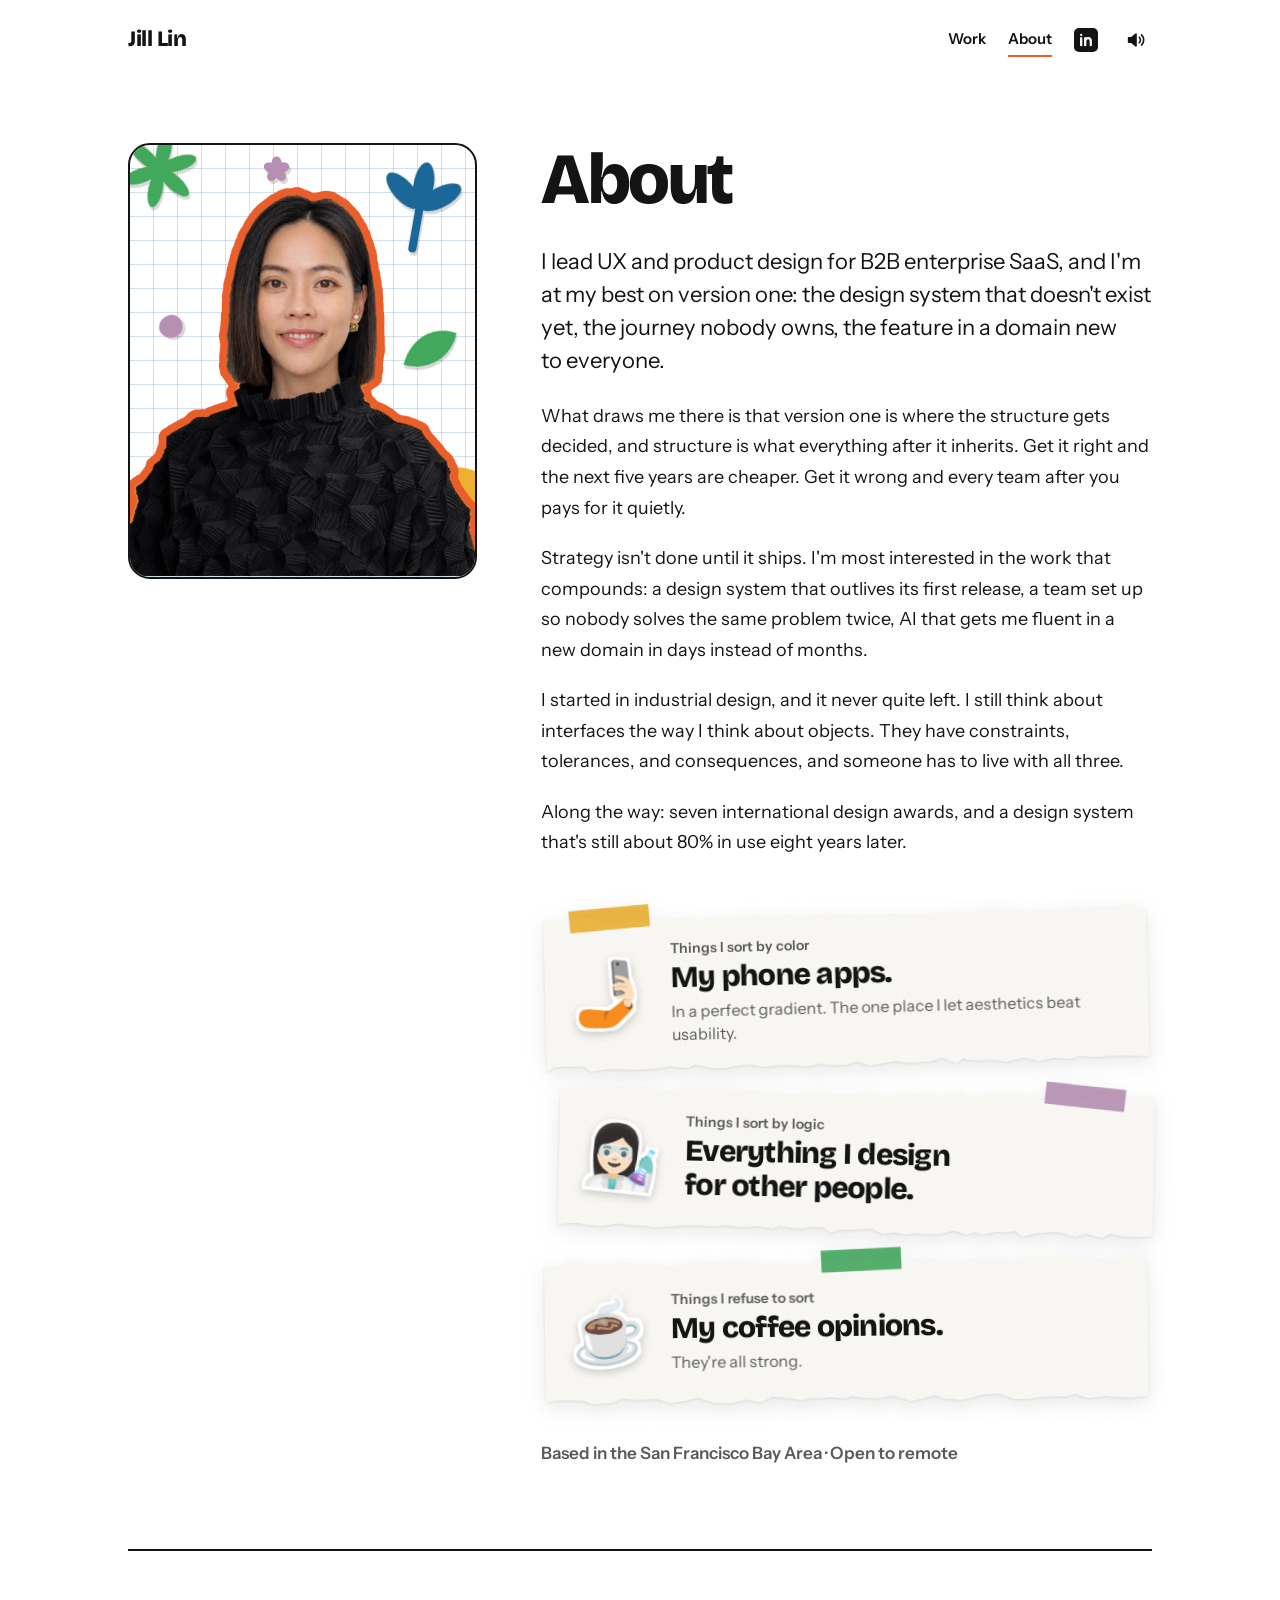
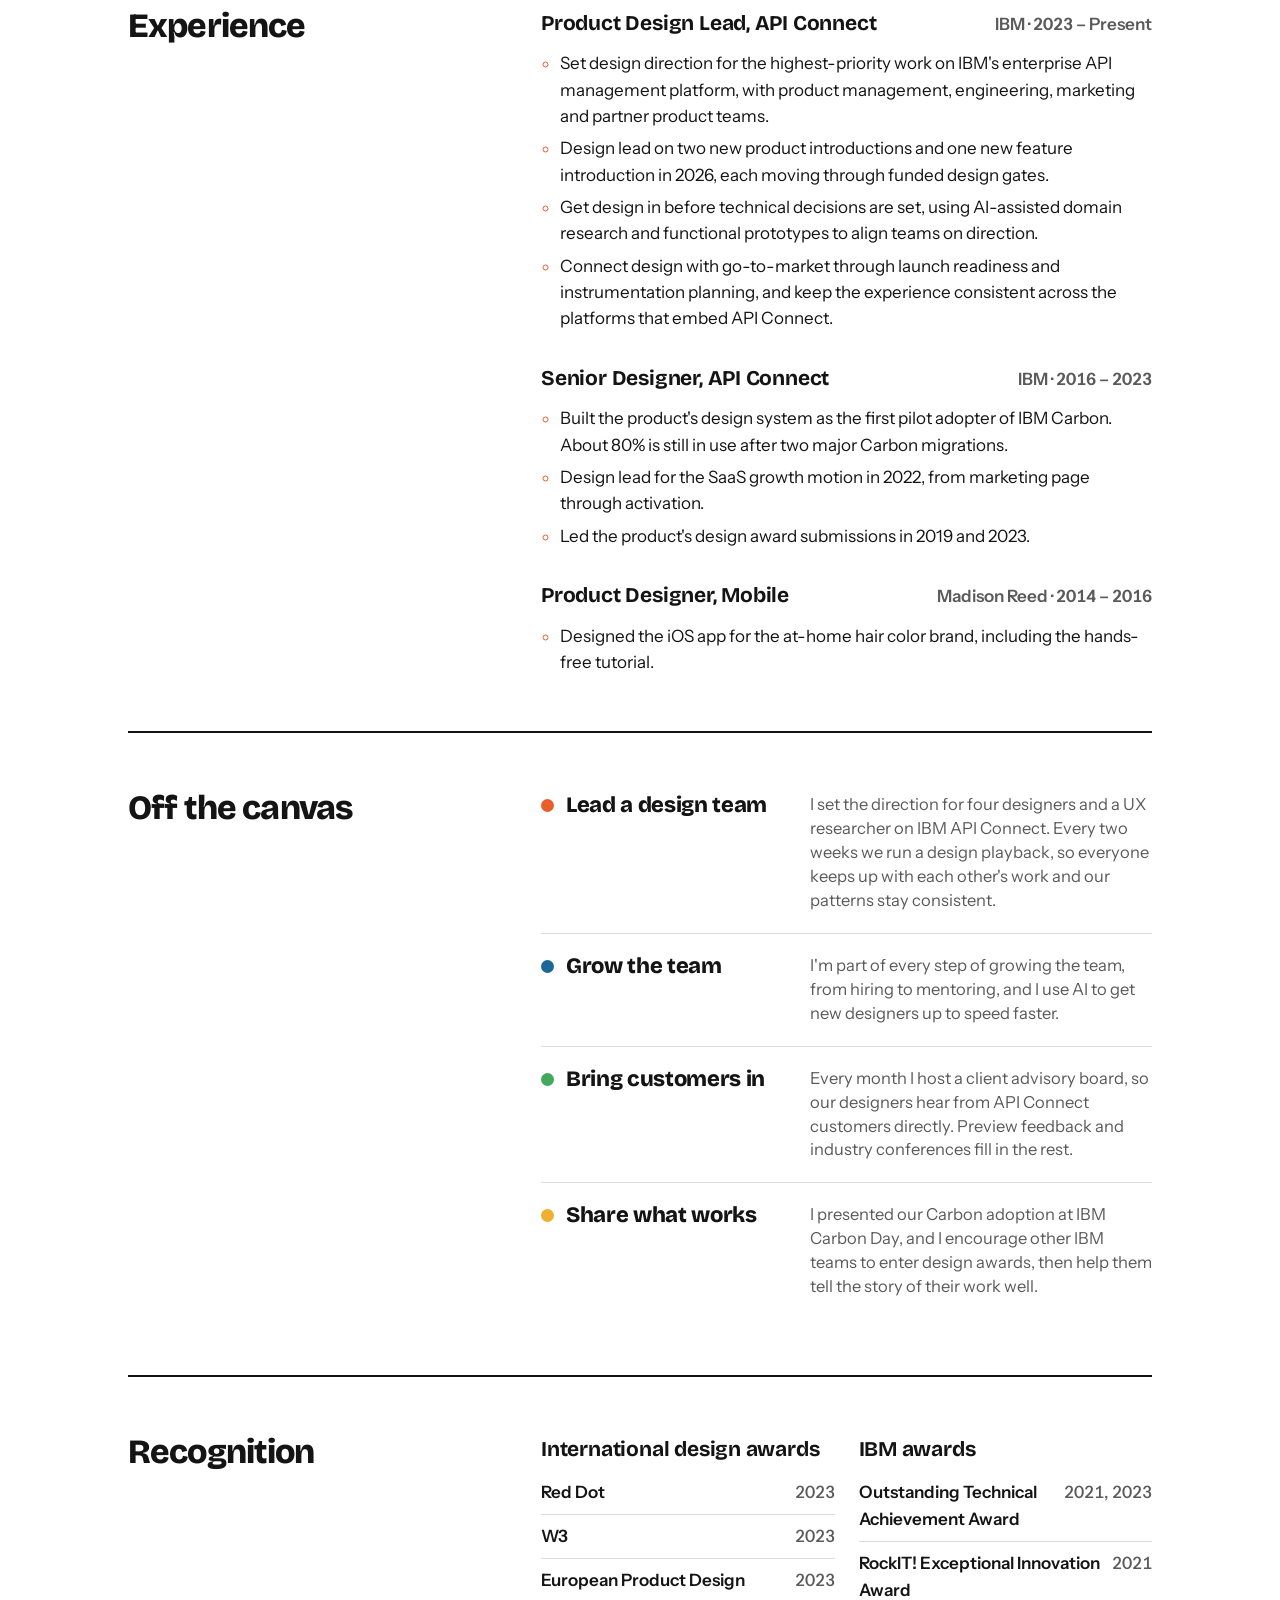
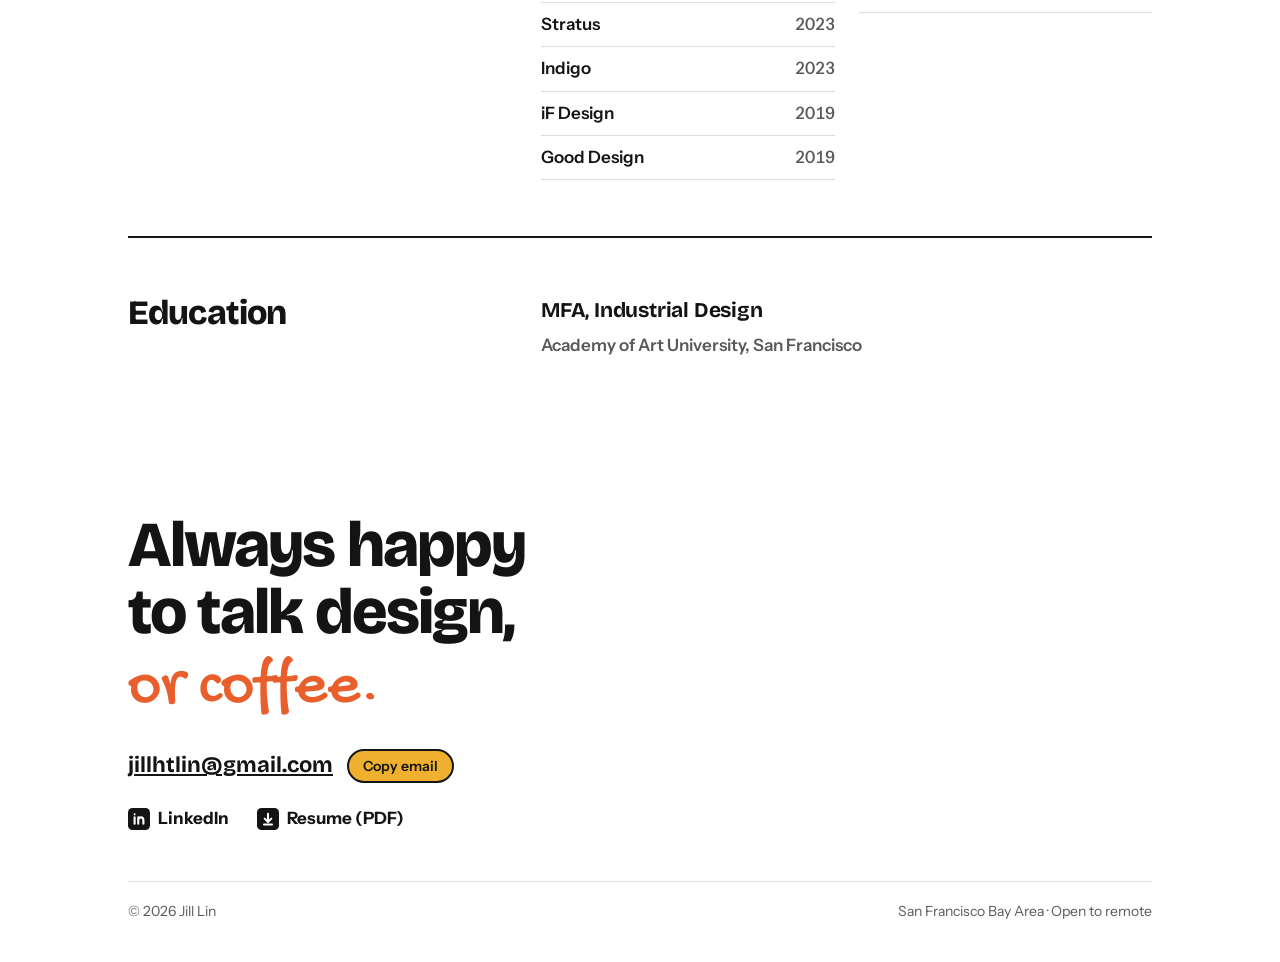
==== about.html @ 1e48d566 "Sound on by default; move the speaker toggle after LinkedIn Visitors can still mute, and the choice " ====
<!doctype html><html lang="en"><head><meta charset="utf-8"><meta name="viewport" content="width=device-width, initial-scale=1, viewport-fit=cover"><title>About · Jill Lin</title><meta name="description" content="I lead UX and product design for B2B enterprise SaaS, and I&#x27;m at my best on version one: the design system that doesn&#x27;t exist yet, the journey nobody owns, the feature in a domain new to everyone."><link rel="canonical" href="https://byjill.me/about"><meta property="og:type" content="website"><meta property="og:site_name" content="Jill Lin"><meta property="og:title" content="About · Jill Lin"><meta property="og:description" content="I lead UX and product design for B2B enterprise SaaS, and I&#x27;m at my best on version one: the design system that doesn&#x27;t exist yet, the journey nobody owns, the feature in a domain new to everyone."><meta property="og:url" content="https://byjill.me/about"><meta property="og:image" content="https://byjill.me/assets/og.png"><meta property="og:image:width" content="1200"><meta property="og:image:height" content="630"><meta name="twitter:card" content="summary_large_image"><link rel="icon" href="assets/favicon.svg" type="image/svg+xml"><meta name="theme-color" content="#FFFFFF"><link rel="preconnect" href="https://fonts.googleapis.com"><link rel="preconnect" href="https://fonts.gstatic.com" crossorigin><link rel="stylesheet" href="https://fonts.googleapis.com/css2?family=Bricolage+Grotesque:opsz,wght@12..96,600;12..96,700;12..96,800&family=Gochi+Hand&family=IBM+Plex+Mono:wght@500&family=IBM+Plex+Sans:wght@300;400;600&family=Instrument+Sans:ital,wght@0,400;0,600;0,700;1,400&display=swap"><link rel="stylesheet" href="assets/style.css"></head><body><div class="page " data-hl="a" style="--c:var(--pink);--on-c:var(--deep);--qc:#B85C17"><a class="skip" href="#main">Skip to content</a><header class="site-head"><div class="wrap"><a class="logo" href="index.html">Jill Lin</a><nav class="nav" aria-label="Main"><a href="index.html#work">Work</a><a href="about.html" aria-current="page">About</a><a class="li" href="https://www.linkedin.com/in/jillhtlin" target="_blank" rel="noopener" aria-label="LinkedIn" title="LinkedIn"><svg class="li-ic" viewBox="0 0 24 24" aria-hidden="true"><rect width="24" height="24" rx="5" fill="currentColor"/><path d="M7.2 10.2v7M7.2 6.8v.1M11.2 17.2v-7M11.2 13.4c0-2.1 1.3-3.2 2.9-3.2s2.7 1.1 2.7 3.2v3.8" fill="none" stroke="var(--paper)" stroke-width="2.3" stroke-linecap="round"/></svg></a><button class="sound-toggle" type="button" aria-pressed="false" aria-label="Turn sound on" title="Sound off" hidden><svg viewBox="0 0 24 24" aria-hidden="true"><path class="spk" d="M4 9.5h3.2L12 5.5v13l-4.8-4H4z"/><path class="wave" d="M15.5 9a4 4 0 0 1 0 6M18 6.5a7.5 7.5 0 0 1 0 11"/><path class="mute" d="M16 9.5l5 5M21 9.5l-5 5"/></svg></button></nav></div></header><main id="main"><div class="wrap"><div class="about-grid"><div class="photo"><div class="photo-card"><svg class="shape ph-0" viewBox="0 0 120 120" aria-hidden="true"><ellipse cx="60" cy="30" rx="11" ry="28" fill="var(--mint)" transform="rotate(0 60 60)"/><ellipse cx="60" cy="30" rx="11" ry="28" fill="var(--mint)" transform="rotate(60 60 60)"/><ellipse cx="60" cy="30" rx="11" ry="28" fill="var(--mint)" transform="rotate(120 60 60)"/><ellipse cx="60" cy="30" rx="11" ry="28" fill="var(--mint)" transform="rotate(180 60 60)"/><ellipse cx="60" cy="30" rx="11" ry="28" fill="var(--mint)" transform="rotate(240 60 60)"/><ellipse cx="60" cy="30" rx="11" ry="28" fill="var(--mint)" transform="rotate(300 60 60)"/><circle cx="60" cy="60" r="15" fill="var(--mint)"/></svg><svg class="shape ph-1" viewBox="0 0 120 150" aria-hidden="true"><path d="M60 144 V74" fill="none" stroke="var(--cobalt)" stroke-width="13" stroke-linecap="round"/><ellipse cx="60" cy="42" rx="16" ry="36" fill="var(--cobalt)" transform="rotate(-52 60 80)"/><ellipse cx="60" cy="42" rx="16" ry="36" fill="var(--cobalt)" transform="rotate(0 60 80)"/><ellipse cx="60" cy="42" rx="16" ry="36" fill="var(--cobalt)" transform="rotate(52 60 80)"/></svg><svg class="shape ph-2" viewBox="0 0 60 54" aria-hidden="true"><path d="M10 30 C8 12 26 2 40 6 C56 10 60 30 50 42 C38 54 14 50 10 30 Z" fill="var(--blush)"/></svg><svg class="shape ph-3" viewBox="0 0 100 110" aria-hidden="true"><path d="M8 104 C4 50 40 6 92 8 C98 58 62 102 8 104 Z" fill="var(--orange)"/></svg><svg class="shape ph-4" viewBox="0 0 120 70" aria-hidden="true"><path d="M6 66 C2 66 2 60 3 54 C10 24 32 4 60 4 C88 4 110 24 117 54 C118 60 118 66 114 66 Z" fill="var(--yellow)"/></svg><svg class="shape ph-5" viewBox="0 0 120 120" aria-hidden="true"><ellipse cx="60" cy="33" rx="19" ry="24" fill="var(--blush)" transform="rotate(0 60 60)"/><ellipse cx="60" cy="33" rx="19" ry="24" fill="var(--blush)" transform="rotate(72 60 60)"/><ellipse cx="60" cy="33" rx="19" ry="24" fill="var(--blush)" transform="rotate(144 60 60)"/><ellipse cx="60" cy="33" rx="19" ry="24" fill="var(--blush)" transform="rotate(216 60 60)"/><ellipse cx="60" cy="33" rx="19" ry="24" fill="var(--blush)" transform="rotate(288 60 60)"/><circle cx="60" cy="60" r="22" fill="var(--blush)"/></svg><picture><source media="(max-width: 820px)" srcset="assets/img/about-cutout-sq.webp" width="1000" height="1000"><img src="assets/img/about-cutout.webp" alt="Portrait of Jill Lin" width="1000" height="1250"></picture></div></div><div><h1>About</h1><div class="prose"><p>I lead UX and product design for B2B enterprise SaaS, and I&#x27;m at my best on version one: the design system that doesn&#x27;t exist yet, the journey nobody owns, the feature in a domain new to everyone.</p><p>What draws me there is that version one is where the structure gets decided, and structure is what everything after it inherits. Get it right and the next five years are cheaper. Get it wrong and every team after you pays for it quietly.</p><p>Strategy isn&#x27;t done until it ships. I&#x27;m most interested in the work that compounds: a design system that outlives its first release, a team set up so nobody solves the same problem twice, AI that gets me fluent in a new domain in days instead of months.</p><p>I started in industrial design, and it never quite left. I still think about interfaces the way I think about objects. They have constraints, tolerances, and consequences, and someone has to live with all three.</p><p>Along the way: seven international design awards, and a design system that&#x27;s still about 80% in use eight years later.</p></div><div class="sorts"><div class="sort"><div class="sort-paper" style="clip-path:polygon(0.0% 1.5px, 2.2% 2.4px, 4.5% 4.0px, 5.7% 0.1px, 8.5% 1.7px, 10.0% 6.4px, 12.1% 5.4px, 14.1% 4.1px, 15.5% 4.1px, 18.3% 3.3px, 20.9% 4.3px, 22.1% 4.9px, 24.4% 1.9px, 25.5% 5.5px, 27.6% 4.6px, 30.4% 4.6px, 33.3% 2.5px, 36.0% 2.8px, 39.0% 5.6px, 40.3% 0.9px, 41.8% 6.2px, 43.8% 4.0px, 45.5% 3.2px, 47.3% 2.2px, 49.6% 3.7px, 52.5% 4.4px, 55.4% 5.5px, 58.5% 4.3px, 59.9% 5.5px, 62.9% 5.8px, 65.1% 4.6px, 66.7% 5.3px, 68.9% 1.8px, 70.1% 5.5px, 73.2% 0.6px, 75.9% 2.6px, 77.3% 1.9px, 79.9% 5.6px, 81.1% 3.9px, 82.3% 4.6px, 84.0% 5.6px, 87.1% 3.2px, 90.1% 2.0px, 91.4% 3.8px, 92.5% 1.3px, 94.5% 3.9px, 95.9% 0.3px, 98.7% 2.0px, 100% 5.7px, 100.0% calc(100% - 2.4px), 98.0% calc(100% - 3.3px), 95.6% calc(100% - 3.8px), 93.4% calc(100% - 4.0px), 90.4% calc(100% - 3.2px), 88.5% calc(100% - 4.6px), 86.9% calc(100% - 1.9px), 83.9% calc(100% - 3.3px), 81.7% calc(100% - 0.1px), 79.8% calc(100% - 3.7px), 78.6% calc(100% - 3.9px), 76.3% calc(100% - 0.4px), 73.9% calc(100% - 3.0px), 71.5% calc(100% - 2.3px), 69.0% calc(100% - 4.7px), 67.9% calc(100% - 0.4px), 65.4% calc(100% - 6.2px), 63.8% calc(100% - 2.9px), 61.5% calc(100% - 2.0px), 59.7% calc(100% - 2.0px), 57.9% calc(100% - 3.8px), 56.2% calc(100% - 2.4px), 53.6% calc(100% - 0.2px), 51.3% calc(100% - 4.7px), 49.6% calc(100% - 1.4px), 46.9% calc(100% - 1.5px), 45.5% calc(100% - 2.8px), 43.0% calc(100% - 0.7px), 41.2% calc(100% - 2.1px), 38.5% calc(100% - 2.8px), 35.7% calc(100% - 1.1px), 33.9% calc(100% - 4.2px), 31.1% calc(100% - 2.9px), 29.5% calc(100% - 0.8px), 27.4% calc(100% - 1.2px), 24.7% calc(100% - 5.4px), 23.2% calc(100% - 1.8px), 20.5% calc(100% - 4.1px), 17.8% calc(100% - 2.2px), 16.5% calc(100% - 1.9px), 13.8% calc(100% - 1.7px), 12.0% calc(100% - 2.7px), 10.1% calc(100% - 2.6px), 7.2% calc(100% - 1.0px), 6.1% calc(100% - 6.0px), 3.2% calc(100% - 6.3px), 1.3% calc(100% - 6.1px), 0% calc(100% - 1.4px))"><span class="sort-emoji" aria-hidden="true">🤳🏻</span><div><small>Things I sort by color</small><b>My phone apps.</b><span>In a perfect gradient. The one place I let aesthetics beat usability.</span></div></div></div><div class="sort"><div class="sort-paper" style="clip-path:polygon(0.0% 2.9px, 2.2% 5.9px, 4.2% 3.3px, 6.5% 1.2px, 8.6% 4.0px, 11.3% 0.6px, 13.0% 0.6px, 15.7% 4.4px, 16.9% 6.3px, 19.9% 4.2px, 22.2% 1.0px, 23.3% 3.4px, 24.5% 1.2px, 26.1% 0.2px, 28.1% 2.8px, 30.9% 3.3px, 33.3% 3.2px, 35.7% 2.9px, 37.3% 6.4px, 40.4% 5.4px, 42.9% 2.0px, 44.5% 1.8px, 45.7% 4.9px, 47.6% 5.4px, 49.5% 6.1px, 52.2% 0.0px, 53.8% 5.8px, 55.8% 6.3px, 57.7% 0.5px, 60.0% 5.0px, 61.7% 0.6px, 63.4% 6.2px, 66.0% 0.8px, 67.6% 0.6px, 68.8% 5.1px, 70.3% 3.6px, 72.3% 1.2px, 74.8% 0.8px, 77.2% 0.7px, 79.1% 1.4px, 80.7% 6.2px, 83.4% 1.9px, 86.3% 1.3px, 88.2% 5.5px, 90.5% 0.6px, 93.6% 1.4px, 95.2% 4.9px, 97.0% 1.9px, 98.2% 0.6px, 100% 1.6px, 100.0% calc(100% - 3.8px), 98.2% calc(100% - 2.9px), 95.2% calc(100% - 3.1px), 92.9% calc(100% - 5.5px), 91.5% calc(100% - 1.0px), 88.6% calc(100% - 5.2px), 87.0% calc(100% - 1.2px), 84.4% calc(100% - 6.0px), 82.9% calc(100% - 6.1px), 80.1% calc(100% - 3.9px), 78.1% calc(100% - 0.7px), 77.0% calc(100% - 6.2px), 75.4% calc(100% - 4.5px), 73.8% calc(100% - 5.3px), 71.5% calc(100% - 1.9px), 70.1% calc(100% - 4.6px), 68.8% calc(100% - 1.5px), 66.6% calc(100% - 5.5px), 64.3% calc(100% - 1.8px), 61.4% calc(100% - 1.3px), 60.2% calc(100% - 1.7px), 58.3% calc(100% - 0.4px), 56.8% calc(100% - 2.4px), 54.6% calc(100% - 0.8px), 52.8% calc(100% - 5.7px), 49.7% calc(100% - 4.2px), 47.3% calc(100% - 3.7px), 45.9% calc(100% - 0.2px), 44.7% calc(100% - 5.8px), 42.3% calc(100% - 6.2px), 41.1% calc(100% - 4.1px), 39.1% calc(100% - 4.7px), 37.3% calc(100% - 6.4px), 36.1% calc(100% - 3.5px), 33.5% calc(100% - 5.8px), 31.0% calc(100% - 4.5px), 28.3% calc(100% - 5.9px), 26.5% calc(100% - 4.4px), 23.6% calc(100% - 5.6px), 21.7% calc(100% - 5.1px), 18.9% calc(100% - 3.7px), 16.5% calc(100% - 2.4px), 14.3% calc(100% - 3.9px), 13.0% calc(100% - 4.1px), 10.0% calc(100% - 5.6px), 7.4% calc(100% - 2.5px), 4.9% calc(100% - 3.7px), 2.9% calc(100% - 5.4px), 1.6% calc(100% - 4.8px), 0.5% calc(100% - 3.8px), 0% calc(100% - 1.5px))"><span class="sort-emoji" aria-hidden="true">👩🏻‍🔬</span><div><small>Things I sort by logic</small><b>Everything I design for other people.</b></div></div></div><div class="sort"><div class="sort-paper" style="clip-path:polygon(0.0% 4.2px, 2.5% 6.1px, 4.0% 0.4px, 6.7% 2.1px, 8.5% 5.2px, 10.0% 5.8px, 12.1% 0.5px, 15.0% 3.7px, 16.3% 5.4px, 18.9% 4.7px, 21.3% 6.4px, 22.4% 6.2px, 24.8% 1.6px, 27.1% 2.2px, 29.5% 4.5px, 31.6% 0.6px, 33.5% 1.9px, 36.1% 6.0px, 38.7% 3.4px, 40.2% 4.5px, 41.8% 6.4px, 43.2% 6.2px, 44.4% 5.0px, 46.1% 3.7px, 48.1% 2.0px, 50.0% 5.2px, 51.8% 2.3px, 54.5% 1.1px, 56.3% 3.3px, 58.4% 1.1px, 61.0% 3.1px, 62.3% 2.2px, 63.5% 2.2px, 64.8% 1.6px, 67.0% 4.4px, 68.7% 3.0px, 70.9% 3.7px, 73.7% 1.4px, 76.4% 3.5px, 79.3% 4.4px, 80.4% 0.4px, 83.0% 1.9px, 85.4% 0.6px, 87.6% 2.6px, 89.6% 0.0px, 92.5% 5.4px, 95.0% 4.0px, 96.6% 1.2px, 99.3% 2.1px, 100% 5.6px, 100.0% calc(100% - 2.2px), 96.9% calc(100% - 1.2px), 94.1% calc(100% - 1.9px), 92.8% calc(100% - 3.0px), 90.0% calc(100% - 0.7px), 87.8% calc(100% - 5.5px), 86.6% calc(100% - 3.1px), 84.9% calc(100% - 3.0px), 82.1% calc(100% - 2.8px), 80.4% calc(100% - 1.3px), 77.7% calc(100% - 1.0px), 75.2% calc(100% - 6.4px), 72.7% calc(100% - 5.8px), 71.4% calc(100% - 3.9px), 69.1% calc(100% - 0.5px), 67.1% calc(100% - 2.0px), 65.8% calc(100% - 2.6px), 64.5% calc(100% - 5.9px), 63.1% calc(100% - 3.5px), 60.6% calc(100% - 0.1px), 57.6% calc(100% - 5.9px), 55.4% calc(100% - 3.3px), 52.6% calc(100% - 3.9px), 51.0% calc(100% - 6.0px), 49.5% calc(100% - 3.6px), 47.4% calc(100% - 4.9px), 45.5% calc(100% - 4.1px), 44.0% calc(100% - 4.5px), 42.6% calc(100% - 2.2px), 40.5% calc(100% - 4.6px), 37.6% calc(100% - 6.2px), 35.5% calc(100% - 0.4px), 33.3% calc(100% - 3.7px), 30.7% calc(100% - 0.3px), 28.0% calc(100% - 0.8px), 25.3% calc(100% - 6.3px), 23.1% calc(100% - 2.9px), 20.7% calc(100% - 0.9px), 18.3% calc(100% - 5.4px), 15.3% calc(100% - 4.5px), 12.8% calc(100% - 6.2px), 11.0% calc(100% - 2.2px), 7.9% calc(100% - 0.4px), 6.1% calc(100% - 4.8px), 3.2% calc(100% - 5.1px), 1.7% calc(100% - 5.1px), 0.1% calc(100% - 3.4px), 0% calc(100% - 6.3px))"><span class="sort-emoji" aria-hidden="true">☕</span><div><small>Things I refuse to sort</small><b>My coffee opinions.</b><span>They&#x27;re all strong.</span></div></div></div></div><p class="loc">Based in the San Francisco Bay Area · Open to remote</p></div></div><section class="cv"><h2>Experience</h2><ol class="jobs"><li class="job"><div class="job-head"><h3>Product Design Lead, API Connect</h3><span class="job-meta">IBM · 2023 – Present</span></div><ul><li>Set design direction for the highest-priority work on IBM&#x27;s enterprise API management platform, with product management, engineering, marketing and partner product teams.</li><li>Design lead on two new product introductions and one new feature introduction in 2026, each moving through funded design gates.</li><li>Get design in before technical decisions are set, using AI-assisted domain research and functional prototypes to align teams on direction.</li><li>Connect design with go-to-market through launch readiness and instrumentation planning, and keep the experience consistent across the platforms that embed API Connect.</li></ul></li><li class="job"><div class="job-head"><h3>Senior Designer, API Connect</h3><span class="job-meta">IBM · 2016 – 2023</span></div><ul><li>Built the product&#x27;s design system as the first pilot adopter of IBM Carbon. About 80% is still in use after two major Carbon migrations.</li><li>Design lead for the SaaS growth motion in 2022, from marketing page through activation.</li><li>Led the product&#x27;s design award submissions in 2019 and 2023.</li></ul></li><li class="job"><div class="job-head"><h3>Product Designer, Mobile</h3><span class="job-meta">Madison Reed · 2014 – 2016</span></div><ul><li>Designed the iOS app for the at-home hair color brand, including the hands-free tutorial.</li></ul></li></ol></section><section class="cv"><h2>Off the canvas</h2><div class="hls"><div class="hl"><b>Lead a design team</b><span>I set the direction for four designers and a UX researcher on IBM API Connect. Every two weeks we run a design playback, so everyone keeps up with each other&#x27;s work and our patterns stay consistent.</span></div><div class="hl"><b>Grow the team</b><span>I&#x27;m part of every step of growing the team, from hiring to mentoring, and I use AI to get new designers up to speed faster.</span></div><div class="hl"><b>Bring customers in</b><span>Every month I host a client advisory board, so our designers hear from API Connect customers directly. Preview feedback and industry conferences fill in the rest.</span></div><div class="hl"><b>Share what works</b><span>I presented our Carbon adoption at IBM Carbon Day, and I encourage other IBM teams to enter design awards, then help them tell the story of their work well.</span></div></div></section><section class="cv"><h2>Recognition</h2><div class="awd"><div><h3>International design awards</h3><ul><li><span>Red Dot</span><span class="yr">2023</span></li><li><span>W3</span><span class="yr">2023</span></li><li><span>European Product Design</span><span class="yr">2023</span></li><li><span>Stratus</span><span class="yr">2023</span></li><li><span>Indigo</span><span class="yr">2023</span></li><li><span>iF Design</span><span class="yr">2019</span></li><li><span>Good Design</span><span class="yr">2019</span></li></ul></div><div><h3>IBM awards</h3><ul><li><span>Outstanding Technical Achievement Award</span><span class="yr">2021, 2023</span></li><li><span>RockIT! Exceptional Innovation Award</span><span class="yr">2021</span></li></ul></div></div></section><section class="cv"><h2>Education</h2><div class="edu"><h3>MFA, Industrial Design</h3><span class="job-meta">Academy of Art University, San Francisco</span></div></section></div></main><footer class="site-foot" id="contact"><div class="wrap"><p class="big">Always happy to talk design, <span class="hand">or coffee.</span></p><div class="contact"><a class="email" href="mailto:jillhtlin@gmail.com">jillhtlin@gmail.com</a><button class="copy" type="button" data-copy="jillhtlin@gmail.com">Copy email</button></div><div class="foot-links"><a class="li" href="https://www.linkedin.com/in/jillhtlin" target="_blank" rel="noopener"><svg class="li-ic" viewBox="0 0 24 24" aria-hidden="true"><rect width="24" height="24" rx="5" fill="currentColor"/><path d="M7.2 10.2v7M7.2 6.8v.1M11.2 17.2v-7M11.2 13.4c0-2.1 1.3-3.2 2.9-3.2s2.7 1.1 2.7 3.2v3.8" fill="none" stroke="var(--paper)" stroke-width="2.3" stroke-linecap="round"/></svg>LinkedIn</a><a class="li" href="assets/Jill-Lin-Resume.pdf" download="Jill-Lin-Resume.pdf"><svg class="li-ic" viewBox="0 0 24 24" aria-hidden="true"><rect width="24" height="24" rx="5" fill="currentColor"/><path d="M12 6.4v8.4M8.4 11.6l3.6 3.6 3.6-3.6M7.6 18h8.8" fill="none" stroke="var(--paper)" stroke-width="2.2" stroke-linecap="round" stroke-linejoin="round"/></svg>Resume (PDF)</a></div><div class="fine"><span>© 2026 Jill Lin</span><span>San Francisco Bay Area · Open to remote</span></div></div></footer><script>document.querySelectorAll("[data-copy]").forEach(function(b){b.addEventListener("click",function(){var t=b.getAttribute("data-copy"),done=function(){b.textContent="Copied";setTimeout(function(){b.textContent="Copy email"},1600)};try{navigator.clipboard.writeText(t).then(done,function(){sel()})}catch(e){sel()}function sel(){var r=document.createRange(),e=document.querySelector(".email");r.selectNodeContents(e);var s=getSelection();s.removeAllRanges();s.addRange(r);b.textContent="Selected"}})});</script></div><script>(function(){if(location.hash)return;var n=(performance.getEntriesByType&&performance.getEntriesByType("navigation")[0])||{};if(n.type==="back_forward")return;function up(){window.scrollTo(0,0);try{document.documentElement.scrollIntoView({block:"start"})}catch(e){}}up();document.addEventListener("DOMContentLoaded",up);window.addEventListener("load",function(){up();setTimeout(up,80)})})();</script><script src="assets/sound.js" defer></script></body></html>
---- assets/style.css ----
/* Jill Lin — portfolio. Tokens first; every color on the page comes from here. */
:root {
  --paper: #FFFFFF;
  --paper-2: #F3F3F8;
  --ink: #1D1A3A;
  --ink-2: #57526F;
  --line: rgba(29, 26, 58, .14);
  --slot: #ECECF2;

  /* Pop colors: same in both themes. Each project owns one. */
  --cobalt: #3348F0;
  --pink: #FF5C93;
  --orange: #FF7A21;
  --yellow: #FFD43B;
  --mint: #19C2A0;
  --deep: #1D1A3A;   /* text on pop panels, never changes with theme */
  --white: #FFFFFF;

  --display: "Bricolage Grotesque", "Avenir Next", ui-sans-serif, system-ui, sans-serif;
  --body: "Instrument Sans", "Helvetica Neue", ui-sans-serif, system-ui, sans-serif;
  --hand: "Gochi Hand", "Bradley Hand", "Segoe Print", cursive;

  --c: var(--cobalt);
  --on-c: var(--white);
  --wrap: 1120px;
  --gutter: clamp(20px, 5vw, 48px);
  color-scheme: light;
}

*, *::before, *::after { box-sizing: border-box; }
html { -webkit-text-size-adjust: 100%; scroll-behavior: smooth; }
body {
  margin: 0; background: var(--paper); color: var(--ink);
  font-family: var(--body); font-size: 17px; line-height: 1.6;
  -webkit-font-smoothing: antialiased;
}
img { max-width: 100%; height: auto; display: block; }
a { color: inherit; }
:focus-visible { outline: 3px solid var(--yellow); outline-offset: 3px; border-radius: 4px; }
.wrap { max-width: var(--wrap); margin-inline: auto; padding-inline: var(--gutter); }
.hand { font-family: var(--hand); font-weight: 400; }
.skip { position: absolute; left: -999px; }
.skip:focus { left: 16px; top: 16px; background: var(--yellow); color: var(--deep); padding: 8px 12px; z-index: 10; }

/* ---------- Header ---------- */
.site-head { padding-block: 22px; }
.site-head .wrap { display: flex; align-items: center; justify-content: space-between; gap: 16px; flex-wrap: wrap; }
.logo { font-family: var(--display); font-weight: 800; font-size: 22px; letter-spacing: -.02em; text-decoration: none; position: relative; }
.nav { display: flex; gap: 22px; font-size: 15px; font-weight: 600; }
.nav a { text-decoration: none; padding-block: 4px; border-bottom: 2px solid transparent; }
.nav a:hover, .nav a[aria-current="page"] { border-bottom-color: var(--pink); }

/* ---------- Home hero ---------- */
.hero { position: relative; padding-block: clamp(40px, 8vw, 96px) clamp(40px, 7vw, 80px); overflow: hidden; }
.eyebrow { font-size: 16px; font-weight: 600; color: var(--ink-2); margin: 0 0 18px; }
.hero h1 {
  font-family: var(--display); font-weight: 800; letter-spacing: -.035em; line-height: 1.02;
  font-size: clamp(44px, 8.4vw, 104px); margin: 0; max-width: 11ch; text-wrap: balance;
}
.circled { position: relative; white-space: nowrap; display: inline-block; }
.circled svg { position: absolute; left: -6%; top: -14%; width: 112%; height: 132%; overflow: visible; pointer-events: none; }
.circled path { stroke: var(--pink); stroke-width: 4; fill: none; stroke-linecap: round;
  stroke-dasharray: 900; stroke-dashoffset: 0; animation: draw 1.1s .25s ease-out both; }
@keyframes draw { from { stroke-dashoffset: 900; } to { stroke-dashoffset: 0; } }
.hero .lede { font-size: clamp(18px, 2.1vw, 22px); line-height: 1.5; max-width: 34em; margin: 28px 0 0; color: var(--ink-2); text-wrap: pretty; }
.hero .lede strong { color: var(--ink); font-weight: 600; }
.hero-note { position: absolute; right: var(--gutter); top: clamp(60px, 10vw, 120px); width: 230px; font-size: 24px; line-height: 1.15; color: var(--ink); transform: rotate(-4deg); }
.hero-note svg { width: 90px; height: 70px; margin: 6px 0 0 10px; }
.hero-note .arr { stroke: var(--ink); stroke-width: 2.5; fill: none; stroke-linecap: round; stroke-linejoin: round; }
.hero .shapes { position: absolute; inset: 0; pointer-events: none; }
.hero-cta { display: flex; gap: 14px; flex-wrap: wrap; margin-top: 34px; }
.btn { display: inline-flex; align-items: center; gap: 8px; font-weight: 700; font-size: 16px; text-decoration: none;
  padding: 12px 20px; border-radius: 999px; border: 2px solid var(--ink); transition: transform .15s, box-shadow .15s; }
.btn.primary { background: var(--ink); color: var(--paper); }
.btn:hover { transform: translate(-2px, -2px); box-shadow: 4px 4px 0 var(--pink); }
@media (max-width: 900px) { .hero-note { position: static; margin-top: 28px; transform: rotate(-2deg); } .hero-note svg { display: none; } }

/* ---------- Section heads ---------- */
.sec { padding-block: clamp(40px, 7vw, 80px); }
.sec-head { display: flex; align-items: baseline; justify-content: space-between; gap: 16px; flex-wrap: wrap; margin-bottom: 28px; }
.sec-head h2 { font-family: var(--display); font-weight: 800; font-size: clamp(28px, 3.6vw, 40px); letter-spacing: -.025em; margin: 0; }
.sec-head .hand { font-size: 24px; color: var(--ink-2); }

/* ---------- Project cards ---------- */
.projects { display: grid; gap: clamp(22px, 3vw, 32px); }
.card {
  display: grid; grid-template-columns: minmax(0, 5fr) minmax(0, 6fr); text-decoration: none;
  border: 2px solid var(--ink); border-radius: 22px; overflow: hidden; background: var(--paper);
  transition: transform .18s ease, box-shadow .18s ease;
}
@media (hover: hover) { .card:hover { transform: translate(-3px, -3px); box-shadow: 7px 7px 0 var(--c); } }
.card .art { background: var(--c); display: grid; place-items: center; min-height: 260px; padding: 24px; border-right: 2px solid var(--ink); }
.card .art svg { width: 100%; max-width: 300px; height: auto; }
.card .txt { padding: clamp(22px, 3.4vw, 40px); display: flex; flex-direction: column; gap: 12px; }
.card .tags { display: flex; flex-wrap: wrap; gap: 8px; font-size: 13px; font-weight: 600; color: var(--ink-2); }
.card .tags span { border: 1.5px solid var(--line); border-radius: 999px; padding: 3px 10px; }
.card h3 { font-family: var(--display); font-weight: 800; font-size: clamp(26px, 3vw, 36px); line-height: 1.08; letter-spacing: -.025em; margin: 4px 0 0; text-wrap: balance; }
.card p { margin: 0; color: var(--ink-2); font-size: 17px; max-width: 36em; }
.card .proof { font-family: var(--hand); font-weight: 400; font-size: 20px; line-height: 1.25; color: var(--ink); margin-top: auto; padding-top: 8px; }
.card .proof mark { background: linear-gradient(transparent 55%, var(--yellow) 55% 90%, transparent 90%); color: inherit; padding-inline: 2px; }
.card .go { font-weight: 700; font-size: 15px; }
.card.small { grid-template-columns: minmax(0, 3fr) minmax(0, 7fr); }
.card.small .art { min-height: 180px; }
.card.small h3 { font-size: clamp(22px, 2.4vw, 28px); }
@media (max-width: 760px) {
  .card, .card.small { grid-template-columns: 1fr; }
  .card .art { border-right: 0; border-bottom: 2px solid var(--ink); min-height: 200px; }
}

/* ---------- Recognition strip ---------- */
.awards { border-block: 2px solid var(--ink); padding-block: 26px; display: flex; flex-wrap: wrap; align-items: center; gap: 14px 28px; }
.awards .lbl { font-family: var(--display); font-size: 20px; font-weight: 800; letter-spacing: -.01em; }
.awards ul { list-style: none; margin: 0; padding: 0; display: flex; flex-wrap: wrap; gap: 10px 22px; font-family: var(--display); font-weight: 700; font-size: 17px; }
.awards li { display: flex; align-items: center; gap: 10px; }
.awards li + li::before { content: ""; width: 7px; height: 7px; border-radius: 50%; background: var(--pink); margin-right: 12px; }
.awards li:nth-child(3n+2)::before { background: var(--cobalt); }
.awards li:nth-child(3n)::before { background: var(--orange); }

/* ---------- Footer ---------- */
.site-foot { padding-block: clamp(56px, 8vw, 96px) 40px; }
.site-foot .big { font-family: var(--display); font-weight: 800; font-size: clamp(34px, 5.4vw, 64px); letter-spacing: -.03em; line-height: 1.05; margin: 0 0 26px; max-width: 14ch; text-wrap: balance; }
.site-foot .big .hand { font-weight: 400; color: var(--pink); font-size: 1em; letter-spacing: 0; }
.contact { display: flex; flex-wrap: wrap; gap: 12px 14px; align-items: center; }
.email { font-family: var(--display); font-weight: 700; font-size: clamp(18px, 2.2vw, 22px); user-select: all; word-break: break-all; }
.copy { font: 600 14px var(--body); background: var(--yellow); color: var(--deep); border: 2px solid var(--deep); border-radius: 999px; padding: 6px 14px; cursor: pointer; }
.foot-links { display: flex; gap: 22px; flex-wrap: wrap; margin-top: 22px; font-weight: 700; }
.fine { margin-top: 48px; padding-top: 18px; border-top: 1.5px solid var(--line); font-size: 14px; color: var(--ink-2); display: flex; justify-content: space-between; gap: 12px; flex-wrap: wrap; }

/* ---------- Case study hero ---------- */
.case-hero { background: var(--c); color: var(--on-c); position: relative; overflow: hidden; }
.case-hero .wrap { padding-block: 42px; position: relative; }
.back { display: inline-flex; gap: 8px; font-weight: 700; font-size: 15px; text-decoration: none; margin-bottom: 14px; }
.back:hover { text-decoration: underline; }
.case-hero .kicker { font-size: 16px; font-weight: 600; opacity: .88; margin: 0 0 14px; }
.case-hero h1 { font-family: var(--display); font-weight: 800; font-size: clamp(38px, 6.6vw, 80px); line-height: 1.02; letter-spacing: -.035em; margin: 0; max-width: 14ch; text-wrap: balance; }
.case-hero .sub { font-size: clamp(18px, 2vw, 22px); margin: 20px 0 0; max-width: 30em; opacity: .92; }
.meta { display: flex; flex-wrap: wrap; gap: 14px 40px; margin: 36px 0 0; padding: 0; }
.meta div { display: grid; gap: 2px; }
.meta dt { font-size: 14px; font-weight: 500; opacity: .8; }
.meta dd { margin: 0; font-weight: 600; font-size: 16px; }
.case-hero .doodle { position: absolute; right: var(--gutter); bottom: 32px; width: min(20vw, 250px); pointer-events: none; }
@media (max-width: 1100px) { .case-hero .doodle { position: static; width: 180px; margin-top: 28px; } }

/* ---------- TL;DR ---------- */
.tldr { display: grid; grid-template-columns: repeat(3, minmax(0, 1fr)); gap: clamp(18px, 3vw, 36px); padding-block: clamp(36px, 5vw, 56px) 8px; }
.tldr div { border-left: 5px solid var(--c); padding-left: 16px; }
.tldr h2 { font-family: var(--display); font-size: 20px; font-weight: 800; letter-spacing: -.01em; margin: 0 0 6px; line-height: 1.15; }
.tldr p { margin: 0; font-size: 16.5px; color: var(--ink-2); }
.tldr p strong { color: var(--ink); }
.confid { font-size: 15px; color: var(--ink-2); font-style: italic; padding-block: 16px 0; margin: 0; }
@media (max-width: 760px) { .tldr { grid-template-columns: 1fr; } }

/* ---------- Article body ---------- */
.prose { max-width: 680px; margin-inline: auto; padding-block: clamp(40px, 6vw, 72px) 20px; }
article .prose { padding-bottom: clamp(110px, 15vw, 190px); }
.prose h2 { font-family: var(--display); font-weight: 800; font-size: clamp(26px, 3.2vw, 34px); line-height: 1.12; letter-spacing: -.02em; margin: 2.2em 0 .6em; text-wrap: balance; }
.prose h2:first-child { margin-top: 0; }
.prose h3 { font-family: var(--display); font-weight: 700; font-size: 21px; margin: 1.8em 0 .4em; }
.prose p, .prose li { font-size: 18px; line-height: 1.7; }
.prose p { margin: 0 0 1.1em; text-wrap: pretty; }
.prose strong { font-weight: 700; }
.prose em { font-style: italic; }
.prose ul { padding-left: 1.2em; }
.prose code { font: 600 15px ui-monospace, "SF Mono", Menlo, monospace; background: var(--paper-2); padding: 2px 6px; border-radius: 6px; }
.prose hr { border: 0; height: 14px; margin: 3em auto; width: 140px; background: var(--c);
  -webkit-mask: url("data:image/svg+xml,%3Csvg xmlns='http://www.w3.org/2000/svg' viewBox='0 0 140 14'%3E%3Cpath d='M2 7 Q 12 0 22 7 T 42 7 T 62 7 T 82 7 T 102 7 T 122 7 T 138 7' fill='none' stroke='%23000' stroke-width='3' stroke-linecap='round'/%3E%3C/svg%3E") no-repeat center / 140px 14px; mask: url("data:image/svg+xml,%3Csvg xmlns='http://www.w3.org/2000/svg' viewBox='0 0 140 14'%3E%3Cpath d='M2 7 Q 12 0 22 7 T 42 7 T 62 7 T 82 7 T 102 7 T 122 7 T 138 7' fill='none' stroke='%23000' stroke-width='3' stroke-linecap='round'/%3E%3C/svg%3E") no-repeat center / 140px 14px; }
.prose .closing { font-family: var(--display); font-weight: 800; font-size: clamp(28px, 3.8vw, 42px); line-height: 1.28; letter-spacing: -.025em;
  margin: 1.6em 0 0; text-wrap: balance; text-decoration: underline; text-decoration-color: var(--c); text-decoration-thickness: .13em;
  text-underline-offset: .17em; text-decoration-skip-ink: none; }
.prose .closing em { font-style: normal; }

/* Pull quote breaks out of the column */
.pull { margin: 2.8em 0; color: var(--c); padding: 8px 0; position: relative; }
.pull p { font-family: var(--display); font-weight: 800; font-size: clamp(26px, 3.2vw, 34px) !important; line-height: 1.15 !important; letter-spacing: -.02em; max-width: 26ch; margin: 0 auto !important; text-wrap: balance; text-align: center; }
.pull svg { display: block; width: 40px; height: 32px; margin: 0 auto 12px; }
.pull svg path { stroke: var(--c); }

/* Figures: real images or placeholder slots */
.fig { margin: 2.2em 0; }
.fig.wide { margin-inline: calc(-1 * min(12vw, 140px)); }
.fig img { border: 0; border-radius: 14px; width: 100%; }
.fig figcaption { font-size: 14.5px; color: var(--ink-2); margin-top: 10px; line-height: 1.45; }
.pair { display: grid; grid-template-columns: repeat(2, minmax(0, 1fr)); gap: 16px; }
@media (max-width: 600px) { .pair { grid-template-columns: 1fr; } }
@media (max-width: 980px) { .fig.wide { margin-inline: 0; } }
.slot { border: 2px dashed var(--ink-2); border-radius: 14px; background: var(--slot); aspect-ratio: 16 / 10; display: grid; place-content: center; text-align: center; gap: 6px; padding: 18px; max-width: 100%; }
.slot .hand { font-size: 20px; line-height: 1.15; color: var(--ink); }
.slot code { font: 600 13px ui-monospace, Menlo, monospace; color: var(--ink-2); background: none; padding: 0; }
.slot.tall { aspect-ratio: 3 / 4; }

/* Hand-drawn diagrams */
.diagram { background: var(--paper-2); border-radius: 18px; padding: clamp(14px, 2.4vw, 26px); overflow-x: auto; }
.diagram svg { display: block; width: 100%; min-width: 560px; height: auto; }
.d-t { font-family: var(--body); font-size: 14px; font-weight: 600; fill: var(--ink); }
.d-td { font-family: var(--body); font-size: 14px; font-weight: 600; fill: var(--deep); }
.d-tw { font-family: var(--body); font-size: 14px; font-weight: 600; fill: var(--white); }
.d-l { font-family: var(--body); font-size: 14px; font-weight: 700; fill: var(--ink-2); }
.d-h { font-family: var(--hand); font-size: 18px; font-weight: 400; fill: var(--ink); }
.d-s { stroke: var(--ink); stroke-width: 2.5; fill: none; stroke-linecap: round; stroke-linejoin: round; }
.d-dash { stroke-dasharray: 6 7; }
.d-box { stroke: var(--ink); stroke-width: 2.5; stroke-linejoin: round; }
.d-paper { fill: var(--paper); }

/* Stats (case 1): ledger style, no boxes, a thin divider between */
.stats { display: grid; grid-template-columns: repeat(2, minmax(0, 1fr)); margin: 1.4em 0 1.8em; }
.stat { padding: 4px 20px 4px 0; }
.stat + .stat { padding-left: 22px; border-left: 1px solid var(--line); }
.stat b { display: block; font-family: var(--display); font-weight: 700; font-size: 40px; line-height: 1; letter-spacing: -.025em; font-variant-numeric: tabular-nums; }
.stat span { display: block; margin-top: 8px; font-size: 15px; line-height: 1.45; color: var(--ink-2); }
@media (max-width: 520px) { .stats { grid-template-columns: 1fr; gap: 18px; } .stat + .stat { padding-left: 0; border-left: 0; padding-top: 18px; border-top: 1px solid var(--line); } }

/* Next project */
.next { display: block; text-decoration: none; border-top: 2px solid var(--ink); border-bottom: 2px solid var(--ink); background: var(--c); color: var(--on-c); }
.next .wrap { padding-block: clamp(32px, 5vw, 56px); display: flex; justify-content: space-between; align-items: center; gap: 20px; flex-wrap: wrap; }
.next small { display: block; font-size: 16px; font-weight: 600; opacity: .85; margin-bottom: 6px; }
.next strong { font-family: var(--display); font-weight: 800; font-size: clamp(24px, 3.4vw, 40px); letter-spacing: -.025em; line-height: 1.1; }
.next .arrow { font-size: 44px; font-weight: 800; transition: transform .2s; }
.next:hover .arrow { transform: translateX(8px); }

/* ---------- About ---------- */
.about-grid { display: grid; grid-template-columns: minmax(0, 4fr) minmax(0, 7fr); gap: clamp(28px, 5vw, 72px); align-items: start; padding-block: clamp(32px, 5vw, 64px); }
.about-grid .photo { position: sticky; top: 24px; }
.about-grid .photo img { border: 2px solid var(--cobalt); border-radius: 22px; width: 100%; height: auto; }
.about-grid .photo .slot { aspect-ratio: 4 / 5; }
.about-grid h1 { font-family: var(--display); font-weight: 800; font-size: clamp(40px, 6vw, 72px); letter-spacing: -.035em; line-height: 1.02; margin: 0 0 28px; }
.about-grid .prose { padding: 0; margin: 0; }
.about-grid .prose p:first-of-type { font-size: 22px; line-height: 1.5; }
.sorts { display: grid; gap: 14px; margin-top: 2.2em; }
.sort-paper { display: grid; grid-template-columns: 96px minmax(0, 1fr); gap: 16px; align-items: center; padding: 24px 22px 24px 14px;
  background-color: #FDFCF8; background-image: var(--paper-grain); color: var(--ink); }
.sort-paper > div { display: grid; gap: 2px; }
.sort small { font-size: 14px; font-weight: 600; color: var(--ink-2); line-height: 1.3; }
.sort b { font-family: var(--display); font-size: clamp(24px, 2.6vw, 30px); font-weight: 800; line-height: 1.12; letter-spacing: -.025em; margin: 2px 0 3px; text-wrap: balance; }
.sort .sort-emoji { width: 96px; height: 96px; display: grid; place-items: center; font-size: 60px; line-height: 1;
  font-family: "Apple Color Emoji", "Segoe UI Emoji", "Noto Color Emoji", sans-serif; transform: rotate(-6deg);
  filter: drop-shadow(3px 0 0 #fff) drop-shadow(-3px 0 0 #fff) drop-shadow(0 3px 0 #fff) drop-shadow(0 -3px 0 #fff) drop-shadow(0 3px 4px rgba(0,0,0,.18)); }
.sort:nth-child(2) .sort-emoji { transform: rotate(5deg); }
.sort span { font-size: 16px; line-height: 1.45; color: var(--ink-2); }
.loc { margin-top: 1.8em; font-weight: 600; color: var(--ink-2); }
@media (max-width: 820px) { .about-grid { grid-template-columns: 1fr; } .about-grid .photo { position: static; max-width: none; } }

/* Gallery (earlier work) */
.gallery { display: grid; gap: 22px; padding-block: clamp(40px, 6vw, 72px); max-width: 960px; margin-inline: auto; }
.gallery .intro { max-width: 640px; font-size: 18px; }

@media (prefers-reduced-motion: reduce) {
  *, *::before, *::after { animation: none !important; transition: none !important; scroll-behavior: auto !important; }
}

/* Illustrations on pop panels keep dark outlines in both themes */
.art svg .d-box, .doodle svg .d-box, .art svg .d-s, .doodle svg .d-s { stroke: var(--deep); }
@media (max-width: 700px) { .hero .shapes { display: none; } }

.foot-links a.li { display: inline-flex; align-items: center; gap: 8px; }
.li-ic { width: 22px; height: 22px; }

/* ================= Collage home page ================= */
:root { --grid: rgba(51, 72, 240, .14); --grid-2: rgba(51, 72, 240, .24); --sheet: #FFFFFF; --lift: rgba(29, 26, 58, .16); }

.collage {
  background-color: var(--paper);
  background-image:
    linear-gradient(var(--grid) 1px, transparent 1px),
    linear-gradient(90deg, var(--grid) 1px, transparent 1px);
  background-size: 24px 24px;
  background-position: -1px -1px;
  box-shadow: inset clamp(6px, 1.1vw, 14px) 0 0 var(--pink), inset calc(-1 * clamp(6px, 1.1vw, 14px)) 0 0 var(--pink);
}
.collage .hero { overflow: visible; }
.collage .hero .wrap, .collage .sec .wrap { position: relative; z-index: 1; }
.cutouts { position: absolute; inset: 0; pointer-events: none; z-index: 0; }
.cut { position: absolute; height: auto; filter: drop-shadow(2px 3px 0 var(--lift)); }

/* torn paper scrap behind the lede */
.scrap { max-width: 34em; margin-top: 28px; }
.collage .scrap .lede { margin: 0; color: var(--ink-2); }

/* sticky note with tape */
.collage .hero-note {
  background: var(--yellow); color: var(--deep); padding: 26px 20px 18px; width: 240px; top: 190px;
  transform: rotate(3deg); box-shadow: 3px 5px 0 var(--lift); font-size: 21px; line-height: 1.25;
}
.collage .hero-note svg { display: none; }
.tape {
  position: absolute; top: -13px; left: 50%; width: 96px; height: 26px; transform: translateX(-50%) rotate(-5deg);
  background: rgba(159, 221, 240, .8);
  clip-path: polygon(0 10%, 4% 0, 8% 12%, 12% 0, 88% 0, 92% 12%, 96% 0, 100% 10%, 100% 90%, 96% 100%, 92% 88%, 88% 100%, 12% 100%, 8% 88%, 4% 100%, 0 90%);
}

/* section labels cut from colored paper */
.collage .label { display: inline-block; background: var(--pink); color: var(--deep); padding: 6px 18px 8px; transform: rotate(-1.5deg); box-shadow: 3px 4px 0 var(--lift); }
.collage .label.alt { background: var(--mint); transform: rotate(1deg); }
.collage .sec-head .hand { background: var(--sheet); padding: 2px 12px; }

/* project cards become taped-on pieces */
.collage .projects { position: relative; }
.collage .card { position: relative; overflow: visible; background: var(--sheet); box-shadow: 4px 6px 0 var(--lift); transform: rotate(var(--rot, 0deg)); z-index: 1; }
.collage .card:nth-of-type(1) { --rot: -.7deg; }
.collage .card:nth-of-type(2) { --rot: .6deg; }
.collage .card:nth-of-type(3) { --rot: -.4deg; }
.collage .card.small { --rot: .7deg; }
@media (hover: hover) { .collage .card:hover { transform: rotate(0deg) translate(-3px, -3px); box-shadow: 8px 10px 0 var(--c); } }
.collage .card .art { border-radius: 20px 0 0 20px; }
.collage .card::before {
  content: ""; position: absolute; top: -14px; left: 12%; width: 104px; height: 28px; z-index: 2; transform: rotate(-4deg);
  background: rgba(255, 212, 59, .78);
  clip-path: polygon(0 10%, 4% 0, 8% 12%, 12% 0, 88% 0, 92% 12%, 96% 0, 100% 10%, 100% 90%, 96% 100%, 92% 88%, 88% 100%, 12% 100%, 8% 88%, 4% 100%, 0 90%);
}
.collage .card:nth-of-type(2)::before { left: auto; right: 14%; transform: rotate(5deg); background: rgba(159, 221, 240, .85); }
.collage .card.small::before { background: rgba(255, 92, 147, .55); }

/* awards on a paper scrap */
.collage .awards { background: var(--sheet); border: 2px solid var(--ink); border-radius: 6px; padding: 22px 26px; box-shadow: 4px 6px 0 var(--lift); transform: rotate(-.3deg); }

@media (max-width: 760px) {
  .collage .card .art { border-radius: 20px 20px 0 0; }
  .collage .card { --rot: 0deg !important; }
  .cutouts .cut { display: none; }
  .cutouts:not(.work) .cut:nth-child(5), .cutouts:not(.work) .cut:nth-child(6) { display: block; }
  .collage .hero-note { top: auto; }
}
@media (max-width: 900px) { .collage .hero-note { transform: rotate(2deg); margin-top: 36px; } }

@media (max-width: 1100px) { .cutouts.work { display: none; } }

/* ---------- About: experience ---------- */
.cv { display: grid; grid-template-columns: minmax(0, 4fr) minmax(0, 7fr); gap: clamp(20px, 5vw, 72px); border-top: 2px solid var(--ink); padding-block: clamp(32px, 5vw, 56px); }
.cv > h2 { font-family: var(--display); font-weight: 800; font-size: clamp(26px, 3vw, 34px); letter-spacing: -.025em; margin: 0; line-height: 1.1; }
.jobs { list-style: none; margin: 0; padding: 0; display: grid; gap: 30px; }
.job-head { display: flex; flex-wrap: wrap; align-items: baseline; justify-content: space-between; gap: 4px 16px; }
.job h3, .edu h3, .awd h3 { font-family: var(--display); font-weight: 700; font-size: 21px; letter-spacing: -.01em; margin: 0; }
.job-meta { font-weight: 600; color: var(--ink-2); font-variant-numeric: tabular-nums; }
.job ul { margin: 10px 0 0; padding-left: 1.1em; display: grid; gap: 6px; }
.job li li, .job ul li { font-size: 17px; line-height: 1.55; }
.job ul li::marker { color: var(--pink); }
.hls { display: grid; grid-template-columns: repeat(2, minmax(0, 1fr)); gap: 14px; }
.hl { border: 2px solid var(--ink); border-radius: 16px; padding: 18px 20px; display: grid; gap: 4px; align-content: start; }
.hl:nth-child(1) { border-color: var(--pink); }
.hl:nth-child(2) { border-color: var(--cobalt); }
.hl:nth-child(3) { border-color: var(--orange); }
.hl:nth-child(4) { border-color: var(--mint); }
.hl b { font-family: var(--display); font-weight: 800; font-size: 22px; line-height: 1.15; letter-spacing: -.015em; margin-bottom: 4px; }
.hl strong { font-weight: 700; font-size: 17px; }
.hl span { color: var(--ink-2); font-size: 15.5px; line-height: 1.45; }
.awd { display: grid; grid-template-columns: repeat(2, minmax(0, 1fr)); gap: 24px; }
.awd ul { list-style: none; margin: 12px 0 0; padding: 0; display: grid; gap: 8px; }
.awd li { display: flex; justify-content: space-between; gap: 12px; border-bottom: 1.5px solid var(--line); padding-bottom: 8px; font-weight: 600; }
.awd .yr { color: var(--ink-2); font-weight: 500; font-variant-numeric: tabular-nums; white-space: nowrap; }
.edu { display: grid; gap: 4px; }
@media (max-width: 820px) { .cv { grid-template-columns: 1fr; } }
@media (max-width: 600px) { .hls, .awd { grid-template-columns: 1fr; } }

@media (max-width: 700px) { .hero-cta { display: none; } }

/* ---------- About: "things I sort" as torn paper notes, taped on ---------- */
:root { --paper-grain: url("data:image/svg+xml,%3Csvg xmlns='http://www.w3.org/2000/svg' width='160' height='160'%3E%3Cfilter id='n'%3E%3CfeTurbulence type='fractalNoise' baseFrequency='.9' numOctaves='2' stitchTiles='stitch'/%3E%3CfeColorMatrix values='0 0 0 0 0  0 0 0 0 0  0 0 0 0 0  0 0 0 .045 0'/%3E%3C/filter%3E%3Crect width='160' height='160' filter='url(%23n)'/%3E%3C/svg%3E"); }
.sorts { display: grid; gap: 24px; margin-top: 2.4em; padding: 12px 4px 8px; }
.sorts .sort { position: relative; filter: drop-shadow(0 1px 1px rgba(0,0,0,.08)) drop-shadow(0 6px 10px rgba(30,30,40,.10)); }
.sorts .sort:nth-child(1) { transform: rotate(-1.4deg); }
.sorts .sort:nth-child(2) { transform: rotate(1.2deg); margin-inline: 14px -6px; }
.sorts .sort:nth-child(3) { transform: rotate(-.7deg); }
.sorts .sort::before { content: ""; position: absolute; z-index: 1; top: -9px; left: 26px; width: 80px; height: 22px; opacity: .88;
  transform: rotate(-4deg); background-color: var(--yellow); background-image: var(--paper-grain); }
.sorts .sort:nth-child(2)::before { background-color: #C9CFF7; left: auto; right: 30px; transform: rotate(5deg); }
.sorts .sort:nth-child(3)::before { background-color: #F9C9A4; left: 46%; transform: rotate(-2deg); }
@media (max-width: 600px) {
  .sorts .sort:nth-child(2) { margin-inline: 6px -4px; }
  .sort-paper { grid-template-columns: 64px minmax(0, 1fr); }
  .sort .sort-emoji { width: 64px; height: 64px; font-size: 42px; }
}


.art-letter { font-family: var(--display); font-weight: 800; font-size: 150px; letter-spacing: -.04em; fill: var(--white); stroke: var(--deep); stroke-width: 3px; paint-order: stroke; }

.art-mark { font-family: var(--body); font-weight: 700; font-size: 12px; fill: var(--pink); }
.art-cash { font-family: var(--display); font-weight: 800; font-size: 26px; fill: var(--yellow); stroke: var(--deep); stroke-width: 2.5px; paint-order: stroke; }

/* Stage verdict: the takeaway sits under the heading, before the story */
.prose .verdict { border-left: 5px solid var(--c); background: #F6F6F8; padding: 16px 20px; margin: 0 0 1.6em; }
.prose .verdict p { margin: 0; font-size: 16.5px; line-height: 1.5; color: var(--ink-2); }
.prose .verdict .v-label { font-size: 14px; font-weight: 600; color: var(--ink-2); margin-bottom: 2px; }
.prose .verdict .v-head { font-family: var(--display); font-weight: 800; font-size: 22px; line-height: 1.2; color: var(--ink); margin-bottom: 6px; }

/* Card treatment A: topic, title, result; year on the art; arrow button */
.card .art { position: relative; }
.card .yr { position: absolute; left: 16px; top: 14px; font-weight: 700; font-size: 14px; color: var(--deep); background: rgba(255,255,255,.8); padding: 2px 10px; border-radius: 999px; font-variant-numeric: tabular-nums; }
.card .txt { position: relative; padding-bottom: 92px; gap: 8px; }
.card .topic { margin: 0; font-size: 15px; font-weight: 600; color: var(--ink-2); }
.card h3 { margin-top: 0; }
.card .proof { padding-top: 4px; }
.go-arrow { position: absolute; right: clamp(18px, 3vw, 32px); bottom: clamp(18px, 3vw, 28px); width: 46px; height: 46px; border-radius: 50%;
  border: 2px solid var(--ink); display: grid; place-items: center; font-size: 22px; font-weight: 700; background: var(--sheet, #fff); transition: background .15s, color .15s; }
@media (hover: hover) { .card:hover .go-arrow { background: var(--ink); color: var(--paper); } }
.card.small .txt { padding-bottom: 88px; }

/* Stacked before/after figures */
.fig.stack { margin-block: 1.6em; }
.fig.stack + .fig.stack { margin-block-start: 2em; }
.fig-label { display: inline-block; font-size: 14px; font-weight: 700; color: var(--deep); background: var(--c); padding: 3px 12px; border-radius: 999px; margin-bottom: 10px; }
.fig img { background: #fff; }

.zoom { display: block; cursor: zoom-in; }

/* Carbon-style diagrams (Growth case) */
.diagram.carbon { background: #fff; border: 0; border-radius: 0; padding: clamp(8px, 2vw, 20px) 0; }

/* Tracking plan (Carbon style, responsive) */
.track { display: grid; grid-template-columns: repeat(4, minmax(0, 1fr)); gap: 0; font-family: "IBM Plex Sans", "Helvetica Neue", Arial, sans-serif; }
.track-col { padding: 4px 18px 8px; border-left: 1px solid #E0E0E0; }
.track-col:first-child { border-left: 0; padding-left: 0; }
.track-h { margin: 0; font-size: 16px; font-weight: 600; color: #161616; }
.track-sub { margin: 2px 0 16px; font-size: 13px; color: #6F6F6F; }
.track ol { list-style: none; margin: 0; padding: 0; display: grid; gap: 22px; position: relative; }
.track li { display: grid; gap: 4px; position: relative; }
.track li + li::before { content: ""; position: absolute; left: 14px; top: -20px; height: 16px; border-left: 1.5px dashed #8D8D8D; }
.track code { justify-self: start; font-family: "IBM Plex Mono", ui-monospace, Menlo, monospace; font-size: 13px; font-weight: 500; color: #0043CE; background: #D0E2FF; padding: 4px 10px; border-radius: 4px; }
.track span { font-size: 14px; color: #525252; line-height: 1.4; }
@media (max-width: 900px) { .track { grid-template-columns: repeat(2, minmax(0, 1fr)); row-gap: 28px; } .track-col:nth-child(3) { border-left: 0; padding-left: 0; } }
@media (max-width: 520px) { .track { grid-template-columns: 1fr; } .track-col { border-left: 0; padding-left: 0; } }

/* Madison Reed page */
.gallery .fig { margin: 0; }
.mr-prose { padding-block: 18px; }
.mr-prose .mr-del { font-size: 16px; color: var(--ink-2); }
.mr-awards { padding-block: 24px 0; }
.mr-awards h2 { margin-top: 0; }
.mr-awards ul { margin: 0 0 1.6em; }
.mr-awards li { margin-bottom: .4em; }
.mr-q { margin: 0 0 18px; padding: 20px 24px; background: #4B153C; color: #fff; border-radius: 14px; }
.mr-q p { margin: 0 0 6px !important; font-size: 18px; line-height: 1.55; }
.mr-q cite { font-style: normal; font-size: 14.5px; color: #E8C6D8; }

/* Before/after comparison slider */
.cmp { position: relative; cursor: ew-resize; touch-action: pan-y; user-select: none; -webkit-user-select: none; }
.cmp-view { position: relative; border: 1.5px solid #CFCFD6; border-radius: 14px; overflow: hidden; background: #fff; }
.cmp img { display: block; width: 100%; height: auto; pointer-events: none; -webkit-user-drag: none; }
.cmp-b { position: absolute; inset: 0; clip-path: inset(0 calc(100% - var(--pos)) 0 0); }
.cmp-bar { position: absolute; top: 0; bottom: 0; left: var(--pos); width: 3px; margin-left: -1.5px; background: var(--ink); pointer-events: none; }
.cmp-knob { position: absolute; top: 50%; left: 50%; width: 46px; height: 46px; margin: -23px 0 0 -23px; border-radius: 50%;
  background: var(--ink); border: 2.5px solid var(--ink); display: grid; place-items: center; box-shadow: 0 2px 8px rgba(0,0,0,.18); transition: transform .15s; }
.cmp.drag .cmp-knob, .cmp:hover .cmp-knob { transform: scale(1.08); }
.cmp-knob svg { width: 22px; height: 22px; fill: none; stroke: #E4E4E4; stroke-width: 2.6; stroke-linecap: round; stroke-linejoin: round; }
.cmp-tag { position: absolute; bottom: 14px; font-size: 14px; font-weight: 700; padding: 4px 12px; border-radius: 999px; background: var(--ink); color: #fff; white-space: nowrap; }
.cmp-tag-b { left: 14px; }
.cmp-tag-a { right: 14px; background: var(--cobalt); }
.cmp-range { position: absolute; width: 1px; height: 1px; opacity: 0; pointer-events: none; }
.cmp:has(.cmp-range:focus-visible) .cmp-knob { outline: 3px solid var(--cobalt); outline-offset: 3px; }
@media (max-width: 600px) { .cmp-knob { width: 38px; height: 38px; margin: -19px 0 0 -19px; } .cmp-tag { font-size: 12px; bottom: 8px; padding: 3px 9px; } .cmp-tag-b { left: 8px; } .cmp-tag-a { right: 8px; } }

/* Pattern wiki: one outlined container, index on the left drives the close-up on the right */
.wk-n { display: inline-grid; place-items: center; width: 22px; height: 22px; border-radius: 50%; font-style: normal; font-size: 12px; font-weight: 700;
  border: 1.5px solid var(--ink); flex: none; line-height: 1; }
.wk-c1 { background: var(--yellow); color: var(--deep); }
.wk-c2 { background: var(--pink); color: var(--deep); }
.wk-c3 { background: var(--orange); color: var(--deep); }
.wk-c4 { background: var(--blush); color: var(--deep); }
.wk-c5 { background: var(--cobalt); color: #fff; }
.wk-box { position: relative; display: grid; grid-template-columns: 250px minmax(0, 1fr); border-radius: 18px; background: var(--paper-2); }
.wk-box .wk-frame { background: #fff; }
.wk-nav { padding: 26px 18px 20px 22px; border-right: 1.5px solid rgba(20,20,20,.08); }
.prose .wk-nav p.wk-title, .wk-title { font-family: var(--display); font-weight: 800; font-size: 19px; letter-spacing: -.02em; line-height: 1.2; margin: 0; }
.prose .wk-nav p.wk-sub, .wk-sub { font-size: 14px; line-height: 1.4; color: var(--ink-2); margin: 3px 0 6px; }
.prose .wk-nav p.wk-chl, .wk-chl { font-size: 13px; line-height: 1.3; font-weight: 600; color: var(--ink-3, #8a8a92); margin: 14px 0 4px; }
.prose .wk-nav p.wk-chl:first-child, .wk-chl:first-child { margin-top: 0; }
.wk-nav ul { list-style: none; margin: 0; padding: 0; }
.prose .wk-nav li, .wk-nav li { font-size: 15px; line-height: 1.35; margin: 0; }
.wk-plain { padding: 3px 0 3px 32px; }
.wk-item { all: unset; box-sizing: border-box; cursor: pointer; width: calc(100% + 10px); display: grid; grid-template-columns: 22px 1fr; gap: 10px; align-items: center;
  font-size: 15px; font-weight: 600; line-height: 1.3; padding: 5px 8px 5px 0; margin: 2px 0 2px -10px; padding-left: 10px; border-radius: 9px; transition: background-color .2s, color .2s; }
.wk-item:hover { background: #fff; }
.wk-item:focus-visible { outline: 2px solid var(--cobalt); outline-offset: 1px; }
/* selected row takes its number's color */
.wk-item.on.wk-s1 { background: var(--yellow); }
.wk-item.on.wk-s2 { background: var(--pink); }
.wk-item.on.wk-s3 { background: var(--orange); }
.wk-item.on.wk-s4 { background: var(--blush); }
.wk-item.on.wk-s5 { background: var(--cobalt); color: #fff; }
.wk-item.on.wk-s5 .wk-n { border-color: #fff; }
.wk-stage { padding: 20px 22px 22px; min-width: 0; }
.wk-ctrl { display: flex; align-items: center; justify-content: flex-end; gap: 10px; margin: 0 0 -38px; position: relative; z-index: 1; height: 38px; }
.wk-ctrl button { all: unset; cursor: pointer; box-sizing: border-box; width: 38px; height: 38px; border-radius: 50%; border: 1.5px solid var(--ink); display: grid; place-items: center; background: #fff; transition: background-color .15s, color .15s; }
.wk-ctrl button:hover { background: var(--ink); color: #fff; }
.wk-ctrl button:focus-visible { outline: 2px solid var(--cobalt); outline-offset: 2px; }
.wk-ctrl svg { width: 18px; height: 18px; fill: none; stroke: currentColor; stroke-width: 2.2; stroke-linecap: round; stroke-linejoin: round; }
.wk-count-n { font-weight: 600; font-size: 15px; min-width: 44px; text-align: center; font-variant-numeric: tabular-nums; }
.wk-slides { display: grid; }
.wk-slide { grid-area: 1 / 1; opacity: 0; visibility: hidden; transition: opacity .3s, visibility .3s; }
.wk-slide.on { opacity: 1; visibility: visible; }
.wk-head { min-height: 38px; display: flex; align-items: center; padding-right: 150px; margin-bottom: 14px; }
.wk-slide h5 { font-family: var(--display); font-size: 20px; font-weight: 700; letter-spacing: -.01em; line-height: 1.2; margin: 0; display: flex; gap: 10px; align-items: center; }
.wk-slide h5 .wk-n { width: 26px; height: 26px; font-size: 13px; border-width: 2px; }
.wk-frame { background: var(--paper-2); border-radius: 14px; padding: 14px; }
.wk-frame img { border-radius: 6px; }
.prose .wk-slide p.wk-note, .wk-note { margin: 10px 0 0; font-size: 15px; line-height: 1.5; color: var(--ink-2); }
@media (max-width: 760px) {
  .wk-box { grid-template-columns: 1fr; }
  .wk-stage { order: -1; padding: 18px 14px 16px; }
  .wk-nav { border-right: 0; border-top: 1.5px solid rgba(20,20,20,.08); padding: 18px 16px 16px; }
  .wk-head { padding-right: 0; margin-top: 48px; }
  .wk-ctrl { justify-content: flex-start; }
}
@media (prefers-reduced-motion: reduce) { .wk-slide, .wk-item { transition: none; } }


/* Figma library label */
.prose .fg p.fg-label, .fg-label { font-family: var(--display); font-weight: 800; font-size: 19px; letter-spacing: -.02em; line-height: 1.2; margin: 0 0 12px; }
/* the small blue square sits in the left margin; hide it when there is no margin so it never covers text */
@media (max-width: 1280px) { .cutouts:not(.work) .cut:nth-child(6) { display: none !important; } }

/* ================= Palette draft: Atelier colors on the collage layout ================= */
:root {
  --cobalt: #1B2FD1;   /* Klein blue */
  --yellow: #F3EA4D;   /* lemon */
  --orange: #A9C25A;   /* pistachio (AI project) */
  --pink: #F28B3C;     /* apricot (accent + growth project) */
  --mint: #23791F;     /* leather green */
  --blush: #F6CFC6;    /* blush (Madison Reed) */
  --deep: #141414; --ink: #141414; --ink-2: #5A5A5A; --line: rgba(20, 20, 20, .14);
  --grid: rgba(27, 47, 209, .13); --lift: rgba(20, 20, 20, .16);
}
.collage .card::before { background: rgba(243, 234, 77, .82); }
.collage .card:nth-of-type(2)::before { background: rgba(246, 207, 198, .92); }
.collage .card.small::before { background: rgba(169, 194, 90, .75); }
.tape { background: rgba(246, 207, 198, .92); }
.collage .label.alt { color: var(--yellow); }
.cut path[fill="#9FDDF0"] { fill: var(--blush); }
.mat path { fill: inherit; }


/* ================= Balanced draft: rational structure, handmade only as annotation ================= */
/* Home: grid paper stays, the pink side borders, work-area cutouts, tape and tilt go */
.collage { box-shadow: none; }
.cutouts.work { display: none; }
.collage .card { transform: none; box-shadow: none; }
.collage .card::before { content: none; }
@media (hover: hover) { .collage .card:hover { transform: translate(-3px, -3px); box-shadow: 7px 7px 0 var(--c); } }
.collage .label, .collage .label.alt { background: none; color: var(--ink); padding: 0; transform: none; box-shadow: none; }
.collage .awards { background: var(--sheet); border: 0; border-block: 2px solid var(--ink); border-radius: 0; padding: 26px 0; box-shadow: none; transform: none; }

/* Centered hero, shapes spread to both sides */
.collage .hero .wrap { text-align: center; }
.hero h1, .collage .scrap { margin-inline: auto; }
.collage .scrap { max-width: 31em; }
.hero-cta { justify-content: center; }
.hero-shapes { position: absolute; inset: 0; overflow: hidden; pointer-events: none; z-index: 0; }
.shape { position: absolute; height: auto; filter: drop-shadow(2px 3px 0 var(--lift)); }
.s-star { left: 5%; top: 5%; width: clamp(72px, 10vw, 128px); }
.s-arc { right: 2%; top: 0; width: clamp(96px, 15vw, 205px); }
.s-wave { left: 1.5%; bottom: 9%; width: clamp(120px, 17vw, 225px); }
.s-hex { right: 9%; bottom: 13%; width: clamp(56px, 7vw, 90px); }
.s-dot { left: 16%; top: 47%; width: 38px; }
.s-sq { right: 5%; top: 52%; width: 30px; transform: rotate(12deg); }
@media (max-width: 1000px) { .s-dot, .s-sq, .s-hex { display: none; } .s-wave { bottom: 2%; left: -30px; } .s-star { left: -14px; top: 2%; } .s-arc { right: -24px; } }

/* Shapes continue down the side margins, beside the work cards, and stop above the awards strip */
.collage .sec { position: relative; }
/* One scale factor for every collage shape: full size from 1280px up, shrinking in proportion below that,
   so the composition is the same at every width instead of dropping shapes at breakpoints */
.collage { --k: min(1px, calc(100vw / 1280)); }
.side-shapes { position: absolute; inset: 0; overflow: hidden; pointer-events: none; z-index: 0; }

/* Plant collage positions */
.p-palm { left: 4%; top: 4%; width: calc(122 * var(--k)); }
.p-dome { left: 1%; top: 38%; width: calc(128 * var(--k)); transform: rotate(-8deg); }
.p-squig { left: 14%; top: 50%; width: calc(46 * var(--k)); }
.p-flower { left: 3%; bottom: 5%; width: calc(116 * var(--k)); }
.p-sprout { right: 4%; top: 2%; width: calc(118 * var(--k)); }
.p-leaf { right: 14%; top: 17%; width: calc(72 * var(--k)); }
.p-arch { right: 3%; bottom: 5%; width: calc(108 * var(--k)); }
.p-peb { right: 15%; bottom: 17%; width: calc(46 * var(--k)); }

/* Phone: one sprout peeks in at the top right, in the gap between the nav and the eyebrow */

/* The ~80% proof point: three treatments, switched from the draft bar */
.proof-a, .proof-b, .proof-c { display: none; }
[data-proof="a"] .proof-a, [data-proof="b"] .proof-b { display: block; }
[data-proof="c"] .proof-c { display: inline; }
.proof-c mark { background: linear-gradient(transparent 55%, var(--yellow) 55% 92%, transparent 92%); color: var(--ink); font-weight: 600; padding-inline: 2px; }
.proof-a { margin-top: 44px; }
.meter { display: flex; justify-content: center; gap: 6px; }
.meter i { width: 26px; height: 26px; border-radius: 5px; border: 1.5px solid var(--ink); background: var(--cobalt); }
.meter i:nth-child(n+9) { background: transparent; border-style: dashed; }
.proof-a p { margin: 14px 0 0; font-size: 17px; line-height: 1.4; color: var(--ink-2); }
.proof-a b { font-family: var(--display); font-weight: 800; font-size: 21px; letter-spacing: -.02em; color: var(--ink); }
.proof-b { position: absolute; right: -2%; top: 44%; width: clamp(130px, 13vw, 164px); transform: rotate(9deg); }
[data-proof="b"] .s-sq { display: none; }
.proof-b svg { display: block; width: 100%; height: auto; filter: drop-shadow(2px 3px 0 var(--lift)); }
.stamp-ring { font-family: var(--body); font-weight: 700; font-size: 10.5px; letter-spacing: .06em; fill: var(--deep); }
.stamp-n { font-family: var(--display); font-weight: 800; font-size: 28px; letter-spacing: -.03em; fill: var(--deep); }
@media (max-width: 700px) { .s-star, .s-arc { display: none; } .s-hex { display: block; right: -14px; bottom: 5%; width: 56px; } }
@media (max-width: 760px) { [data-proof="b"] .proof-b { display: none; } }
@media (max-width: 1000px) { .proof-b { width: 140px; position: static; margin: 32px auto 0; transform: rotate(6deg); } }

/* Draft-only switcher */
.draft-bar { position: fixed; left: 50%; bottom: calc(14px + env(safe-area-inset-bottom, 0px)); transform: translateX(-50%); z-index: 20;
  display: flex; flex-wrap: wrap; justify-content: center; gap: 2px 10px; width: max-content; max-width: calc(100% - 32px); padding: 5px 8px;
  border-radius: 24px; background: var(--ink); color: var(--paper); font-size: 13px; font-weight: 600; box-shadow: 0 6px 20px rgba(20,20,20,.25); }
.draft-bar .grp { display: flex; align-items: center; gap: 2px; white-space: nowrap; }
.draft-bar span { margin: 0 6px 0 8px; opacity: .75; }
.draft-bar button { all: unset; box-sizing: border-box; cursor: pointer; padding: 6px 11px; border-radius: 999px; font: inherit; }
.draft-bar button[aria-pressed="true"] { background: var(--yellow); color: var(--deep); }
.draft-bar button:focus-visible { outline: 2px solid var(--yellow); outline-offset: 2px; }

/* Palette proposals (home page only). Hex values are approximations of the WGSN x Coloro 2027 colours. */
.page[data-pal="a"] { --cobalt: #2A2FB8; --pink: #F27DB4; --orange: #9CC283; --mint: #1F5A46; }
.page[data-pal="b"] { --cobalt: #2A2FB8; --pink: #AFA2EE; --yellow: #EFCB4E; --mint: #1F4F43; }
.page[data-pal="c"] { --cobalt: #2A2FB8; --pink: #72B56E; --orange: #C4BBEF; --mint: #1F4F43; }
/* Round 2: three tighter palettes built around the pistachio green. --pop is the colour for thin lines and dots. */
/* Round 3: the original palette untouched, with only the apricot swapped for another full-strength colour */
.page[data-pal="r"] { --pink: #E8362F; }
.page[data-pal="f"] { --pink: #F0469A; }
.page[data-pal="v"] { --pink: #8F6BFF; }
.sw-r { background: #E8362F; } .sw-f { background: #F0469A; } .sw-v { background: #8F6BFF; }
[data-pal] .circled path { stroke: var(--pop, var(--pink)); }
[data-pal] .nav a:hover, [data-pal] .nav a[aria-current="page"] { border-bottom-color: var(--pop, var(--pink)); }
[data-pal] .hero-shapes circle { fill: var(--pop, var(--pink)); }
[data-pal] .site-foot .big .hand { color: var(--pop, var(--pink)); }
[data-pal] .awards li + li::before { background: var(--pop, var(--pink)); }
[data-pal] .awards li:nth-child(3n+2)::before { background: var(--orange); }
[data-pal] .awards li:nth-child(3n)::before { background: var(--pink); }
.draft-bar .sw { display: inline-block; width: 10px; height: 10px; border-radius: 50%; margin-right: 6px; border: 1px solid rgba(255,255,255,.5); vertical-align: -1px; }
.sw-0 { background: #F28B3C; } .sw-a { background: #F27DB4; } .sw-b { background: #AFA2EE; } .sw-c { background: #72B56E; }

/* PLG card: three illustration proposals */
.card .art svg.plg { display: none; }
[data-plg="a"] .art svg.plg-a, [data-plg="b"] .art svg.plg-b, [data-plg="c"] .art svg.plg-c { display: block; }
.art-big { font-family: var(--display); font-weight: 800; font-size: 23px; letter-spacing: -.02em; fill: var(--deep); }
.art-btn { font-family: var(--body); font-weight: 600; font-size: 12px; fill: var(--deep); }

/* Palette taken from the reference collage: applies to every page */
:root { --cobalt: #1B6798; --yellow: #EEB02E; --pink: #E85F2C; --orange: #41A85C; --mint: #41A85C; --blush: #D5C8D2;
  --grid: rgba(27, 103, 152, .13); }
/* Loose collage shapes use a stronger version of the light purple so they hold up on white; cards keep the pale one */
.hero-shapes, .side-shapes, .photo-card .shape { --blush: #B78FB3; }
.page { --qc: var(--c) !important; }
.page[style*="--c:var(--pink)"] { --qc: #C2471A !important; }      /* text-safe orange for pull quotes */
.page[style*="--c:var(--orange)"] { --qc: #2E7D43 !important; }    /* text-safe green */
.wk-c4, .wk-item.on.wk-s4 { background: var(--blush); }

/* About portrait: cutout figure on grid paper with collage shapes */
.photo-card { position: relative; overflow: hidden; border: 2px solid var(--ink); border-radius: 22px; background-color: var(--paper);
  background-image: linear-gradient(rgba(27, 103, 152, .2) 1px, transparent 1px), linear-gradient(90deg, rgba(27, 103, 152, .2) 1px, transparent 1px);
  background-size: 24px 24px; background-position: -1px -1px; }
.about-grid .photo .photo-card img { position: relative; z-index: 1; display: block; width: 100%; height: auto; border: 0; border-radius: 0; }
/* Centre the figure: her head sits left of centre in the source, so the cutout is enlarged from the bottom and nudged right until it is centred */
.about-grid .photo .photo-card img { transform-origin: 50% 100%; transform: translateX(4.1%) scale(1.082); }
@media (max-width: 820px) { .about-grid .photo .photo-card img { transform: translateX(3.55%) scale(1.071); } }
.photo-card .shape { z-index: 0; }
.ph-0 { left: -3%; top: -3.5%; width: 23%; transform: rotate(12deg); }
.ph-1 { right: 5%; top: 3%; width: 22%; transform: rotate(10deg); }
.ph-2 { left: 7%; top: 39%; width: 9%; transform: rotate(-20deg); }
.ph-3 { right: 6%; top: 41%; width: 14%; transform: rotate(18deg); }
.ph-4 { right: -9%; bottom: 9%; width: 36%; transform: rotate(-24deg); }
.ph-5 { left: 38%; top: 2%; width: 9%; }

/* About: tape on the torn-paper notes, in the current palette */
.sorts .sort:nth-child(1)::before { background-color: var(--yellow); }
.sorts .sort:nth-child(2)::before { background-color: #B78FB3; }
.sorts .sort:nth-child(3)::before { background-color: var(--orange); }

/* About, "Off the canvas": three treatments (draft) */
.cv-head h2 { font-family: var(--display); font-weight: 800; font-size: clamp(26px, 3vw, 34px); letter-spacing: -.025em; margin: 0; line-height: 1.1; }
.opt { display: inline-flex; flex-wrap: wrap; gap: 2px; margin-top: 16px; padding: 4px; border-radius: 999px; background: var(--ink); max-width: 100%; }
.opt button { all: unset; box-sizing: border-box; cursor: pointer; padding: 6px 12px; border-radius: 999px; font: 600 13px var(--body); color: var(--paper); white-space: nowrap; }
.opt button[aria-pressed="true"] { background: var(--yellow); color: var(--deep); }
.opt button:focus-visible { outline: 2px solid var(--yellow); outline-offset: 2px; }
.hl { --hc: var(--pink); }
.hl:nth-child(2) { --hc: var(--cobalt); }
.hl:nth-child(3) { --hc: var(--orange); }
.hl:nth-child(4) { --hc: var(--yellow); }

/* A. List: no boxes, a coloured dot per row, title beside its text */
[data-hl="a"] .hls { grid-template-columns: 1fr; gap: 0; }
[data-hl="a"] .hl { border: 0; border-top: 1.5px solid var(--line); border-radius: 0; padding: 20px 0; grid-template-columns: minmax(0, 5fr) minmax(0, 7fr); gap: 6px 24px; align-items: start; }
[data-hl="a"] .hl:first-child { border-top: 0; padding-top: 4px; }
[data-hl="a"] .hl b { display: flex; align-items: baseline; gap: 12px; margin: 0; }
[data-hl="a"] .hl b::before { content: ""; flex: none; width: 13px; height: 13px; border-radius: 50%; background: var(--hc); }
[data-hl="a"] .hl span { font-size: 16.5px; }
@media (max-width: 600px) { [data-hl="a"] .hl { grid-template-columns: 1fr; } [data-hl="a"] .hl span { padding-left: 25px; } }

/* B. Colour tiles: each one a solid field, like the project cards */
[data-hl="b"] .hl { border: 0; padding: 22px 22px 26px; background: var(--hc); color: var(--deep); }
[data-hl="b"] .hl span { color: inherit; font-size: 16px; }
[data-hl="b"] .hl:nth-child(2) { color: var(--white); }

/* C. Cut corners: dark outline like the project cards, one cut-paper shape tucked into each corner */
[data-hl="c"] .hl { position: relative; overflow: hidden; border-color: var(--ink); padding: 20px 20px 22px; }
[data-hl="c"] .hl b { padding-right: 52px; }
[data-hl="c"] .hl::after { content: ""; position: absolute; top: -16px; right: -16px; width: 62px; height: 62px; background: var(--hc); border-radius: 50%; }
[data-hl="c"] .hl:nth-child(2)::after { top: -8px; right: -10px; border-radius: 0 100% 0 100%; transform: rotate(8deg); }
[data-hl="c"] .hl:nth-child(3)::after { top: -22px; right: 6px; width: 70px; height: 44px; border-radius: 0 0 999px 999px; transform: rotate(-10deg); }
[data-hl="c"] .hl:nth-child(4)::after { top: 0; right: 0; width: 56px; height: 56px; border-radius: 0 0 0 100%; }

/* Header LinkedIn link: same icon-and-underline treatment as the footer */
.nav a.li { display: inline-flex; align-items: center; gap: 7px; }
.nav a.li, .foot-links a.li { text-decoration: none; }
.nav a.li:hover { border-bottom-color: transparent; }
.nav a.li:hover, .foot-links a.li:hover { text-decoration: underline; text-underline-offset: 3px; }
.nav .li-ic { width: 24px; height: 24px; display: block; }
.nav a.li { padding-block: 0; border-bottom: 0; }
.foot-links { gap: 14px 28px; }

.diagram:not(.carbon) .d-go .d-s { stroke: var(--orange); stroke-width: 2.6; }

/* Case 1: pattern wiki inside its GitHub frame */
.wkf-opt { margin: 0 0 14px; }
.wkf-frame { position: relative; container-type: inline-size; border: 1.5px solid #CFCFD6; border-radius: 14px; overflow: hidden; background: #fff; }
.wkf .wkf-shot { display: block; width: 100%; height: auto; border-radius: 0; background: none; }
.wkf-body { position: absolute; left: 1.21%; top: 34.8%; width: 97.58%; height: 65.2%; overflow: hidden; background: #fff; color: #1f2328;
  font-family: -apple-system, "Segoe UI", "Helvetica Neue", Arial, sans-serif; }
.wkf-body:focus-visible { outline: 2px solid var(--cobalt); outline-offset: -2px; }
.wkf-sec { display: none; box-sizing: border-box; height: 100%; padding: 2.4cqw 3.2cqw 2.2cqw; flex-direction: column; gap: 1.1cqw; }
.wkf-sec h4 { margin: 0; font-size: 2.4cqw; font-weight: 600; line-height: 1.25; padding-bottom: .9cqw; border-bottom: 1px solid #d1d9e0; }
.prose .wkf-sec p { margin: 0; font-size: max(1.4cqw, 9px); line-height: 1.5; color: #59636e; }
.wkf .wkf-sec img { flex: 1; min-height: 0; width: 100%; height: auto; object-fit: contain; object-position: left top; border-radius: 0; }
[data-wk="a"] .wkf-sec[data-n="1"], [data-wk="b"] .wkf-sec.on { display: flex; }
[data-wk="c"] .wkf-body { overflow-y: auto; overscroll-behavior: contain; }
[data-wk="c"] .wkf-sec { display: flex; height: auto; }
[data-wk="c"] .wkf-sec img { flex: none; width: 76%; }
.wkf-thumbs { display: none; grid-template-columns: repeat(5, minmax(0, 1fr)); gap: 8px; margin-top: 12px; }
[data-wk="b"] .wkf-thumbs { display: grid; }
.wkf-thumbs button { all: unset; box-sizing: border-box; cursor: pointer; display: grid; gap: 6px; align-content: start; padding: 5px; border: 1.5px solid var(--line); border-radius: 8px;
  background: #fff; font: 600 11.5px/1.25 var(--body); color: var(--ink); min-width: 0; }
.wkf .wkf-thumbs img { width: 100%; aspect-ratio: 4 / 3; object-fit: cover; object-position: left top; border-radius: 4px; }
.wkf-thumbs button[aria-pressed="true"] { border-color: var(--c); box-shadow: inset 0 0 0 1px var(--c); background: color-mix(in srgb, var(--c) 10%, #fff); }
.wkf-thumbs button:focus-visible { outline: 2px solid var(--cobalt); outline-offset: 2px; }
@media (max-width: 600px) { .wkf-thumbs { gap: 6px; } .wkf-thumbs button { padding: 4px; } .wkf-thumbs span { display: none; } }

/* Wiki thumbnails: a bar the full width of the image; each tile is a small picture with its name beside it */
.wkf-thumbs button { grid-template-columns: 58px minmax(0, 1fr); align-items: center; align-content: center; gap: 10px; padding: 6px 10px 6px 6px; font-size: 13px; }
.wkf .wkf-thumbs img { aspect-ratio: 1; }
@media (max-width: 900px) { .wkf-thumbs button { grid-template-columns: 1fr; padding: 4px; } .wkf .wkf-thumbs img { aspect-ratio: 4 / 3; } .wkf-thumbs span { display: none; } }

/* Closing line of a case study: centered, no underline */
.prose .closing { text-align: center; text-decoration: none; margin-inline: auto; }

/* Card results in the body face; the highlighter stays */
.card .proof { font-family: var(--body); font-weight: 600; font-size: 17px; line-height: 1.4; }

/* Lighter line weight everywhere a drawing appears */
.art svg .d-box, .art svg .d-s { stroke-width: 1.75; }
.diagram:not(.carbon) .d-box, .diagram:not(.carbon) .d-s { stroke-width: 1.5; }
.diagram:not(.carbon) .d-dash { stroke-dasharray: 4 5; }
.art-cap { font-family: var(--body); font-size: 13px; font-weight: 600; fill: var(--deep); opacity: .78; }
.art-cap-b { font-weight: 700; opacity: 1; }

/* Phones: keep the hero shapes in the margins and the bands above and below the text, never on it */
@media (max-width: 700px) {
  .p-palm { left: 3%; top: 0; }
  .p-sprout { right: -3%; top: 0; }
  .p-leaf { right: 2%; top: 16%; }
  .p-dome { left: -6.5%; top: 37%; }
  .p-flower { left: 3%; bottom: 3%; }
  .p-peb { right: 8%; bottom: 4%; }
}
@media (max-width: 820px) { .p-squig { left: 0.5%; top: 47%; } }
/* Small laptops and landscape tablets: keep the stamp inside the page so nothing scrolls sideways */
@media (min-width: 1001px) and (max-width: 1240px) { .proof-b { right: 2.5%; } }

/* Sound toggle (home page, opt-in tile click) */
.sound-toggle { display: inline-flex; align-items: center; justify-content: center; width: 32px; height: 32px; margin: -4px 0; padding: 0; border: 0; border-radius: 50%; background: transparent; color: inherit; cursor: pointer; }
.sound-toggle:hover { background: var(--paper-2); }
.sound-toggle:focus-visible { outline: 2px solid currentColor; outline-offset: 2px; }
.sound-toggle svg { width: 22px; height: 22px; fill: none; stroke: currentColor; stroke-width: 1.8; stroke-linecap: round; stroke-linejoin: round; }
.sound-toggle .spk { fill: currentColor; }
.sound-toggle .wave { display: none; }
.sound-toggle[aria-pressed="true"] .wave { display: inline; }
.sound-toggle[aria-pressed="true"] .mute { display: none; }
.nav { align-items: center; }

/* ---- Subtle motion (reduced-motion users get none: see the global rule above) ---- */

/* 1. Paper sway: collage shapes drift a few degrees, each on its own slow rhythm */
@keyframes sway { 0%, 100% { rotate: -2.5deg; translate: 0 0; } 50% { rotate: 2.5deg; translate: 0 -3px; } }
.hero-shapes .shape, .side-shapes .shape, .cutouts .cut { transform-origin: 50% 85%; animation: sway 9s ease-in-out infinite; }
.hero-shapes .shape:nth-child(3n+1), .side-shapes .shape:nth-child(3n+1), .cutouts .cut:nth-child(3n+1) { animation-duration: 11s; animation-delay: -4s; }
.hero-shapes .shape:nth-child(3n+2), .side-shapes .shape:nth-child(3n+2), .cutouts .cut:nth-child(3n+2) { animation-duration: 8s; animation-delay: -2s; animation-direction: reverse; }
.hero-shapes .shape:nth-child(4n), .side-shapes .shape:nth-child(4n) { animation-duration: 13s; animation-delay: -7s; }

/* 3. Rotating stamp: ring text turns once every 40s, and holds still while hovered so it can be read */
@keyframes turn { to { rotate: 360deg; } }
.stamp-ring { transform-box: view-box; transform-origin: 80px 80px; animation: turn 40s linear infinite; }
.proof-b:hover .stamp-ring { animation-play-state: paused; }

/* 4. Tile art comes alive: each illustration acts out its story on hover or keyboard focus */
@keyframes a-draw { from { stroke-dashoffset: 100; } to { stroke-dashoffset: 0; } }
@keyframes a-pop { 0% { scale: 1; } 40% { scale: 1.3; } 100% { scale: 1; } }
@keyframes a-cur { 0% { translate: 46px 34px; } 55% { translate: 0 0; } 70% { translate: 0 0; scale: .88; } 100% { translate: 0 0; scale: 1; } }
@keyframes a-press { 0%, 58% { scale: 1; } 72% { scale: .95; } 100% { scale: 1; } }
@keyframes a-knob { from { translate: -14px 0; } to { translate: 0 0; } }
@keyframes a-prog { from { scale: 1 1; } to { scale: 1.68 1; } }
@keyframes a-wave { 0%, 100% { opacity: 1; } 50% { opacity: .2; } }
.a-pop, .a-cur, .a-press, .a-knob, .a-prog { transform-box: fill-box; transform-origin: center; }
.a-prog { transform-origin: left center; }
.a-draw { stroke-dasharray: 100; }
@media (hover: hover) {
  .card:hover .a-draw, .card:focus-visible .a-draw { animation: a-draw .7s ease-out both; }
  .card:hover .a-pop, .card:focus-visible .a-pop { animation: a-pop .45s .5s ease-out; }
  .card:hover .a-cur, .card:focus-visible .a-cur { animation: a-cur .9s cubic-bezier(.3, 1.2, .5, 1) both; }
  .card:hover .a-press, .card:focus-visible .a-press { animation: a-press .9s ease-out; }
  .card:hover .a-knob, .card:focus-visible .a-knob { animation: a-knob .35s .1s cubic-bezier(.3, 1.4, .5, 1) both; }
  .card:hover .a-prog, .card:focus-visible .a-prog { animation: a-prog 1.2s ease-in-out both; }
  .card:hover .a-wave, .card:focus-visible .a-wave { animation: a-wave 1.2s ease-in-out 2; }
  .card:hover .a-wave2, .card:focus-visible .a-wave2 { animation-delay: .2s; }
}
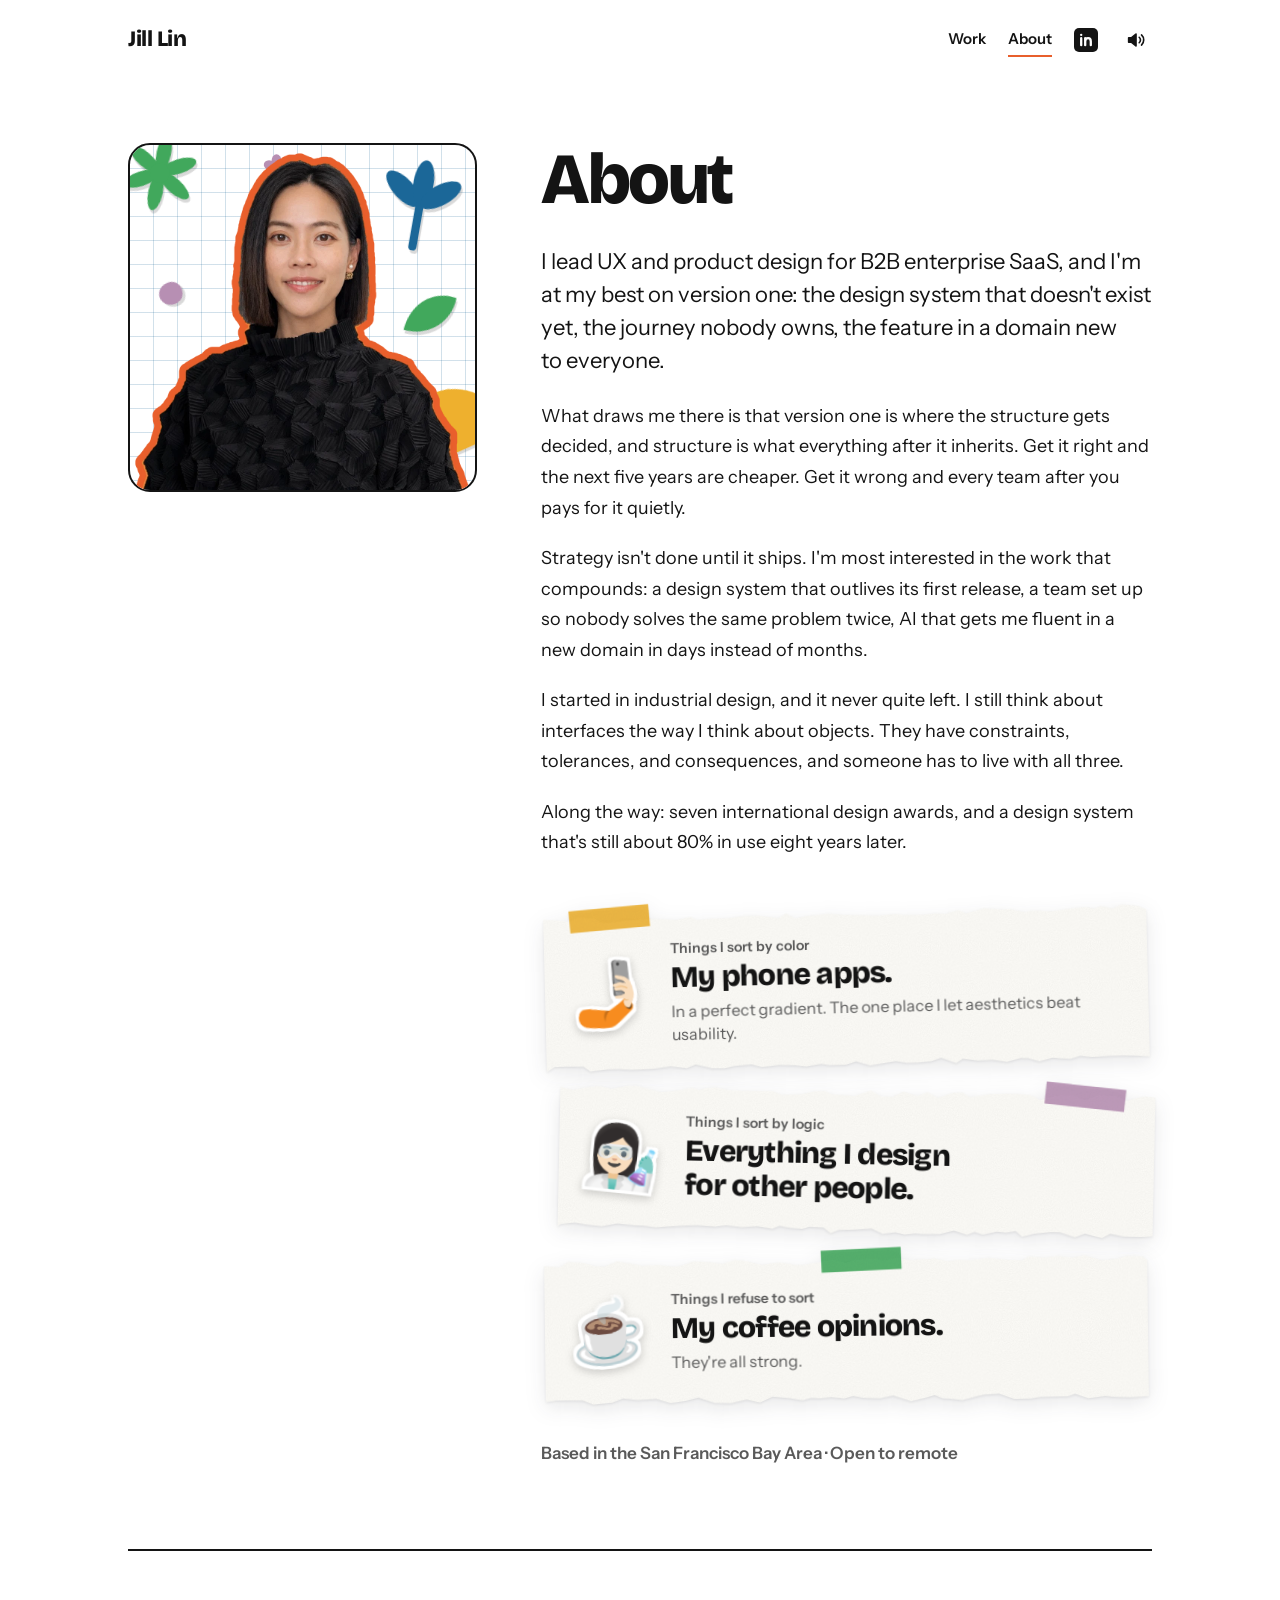
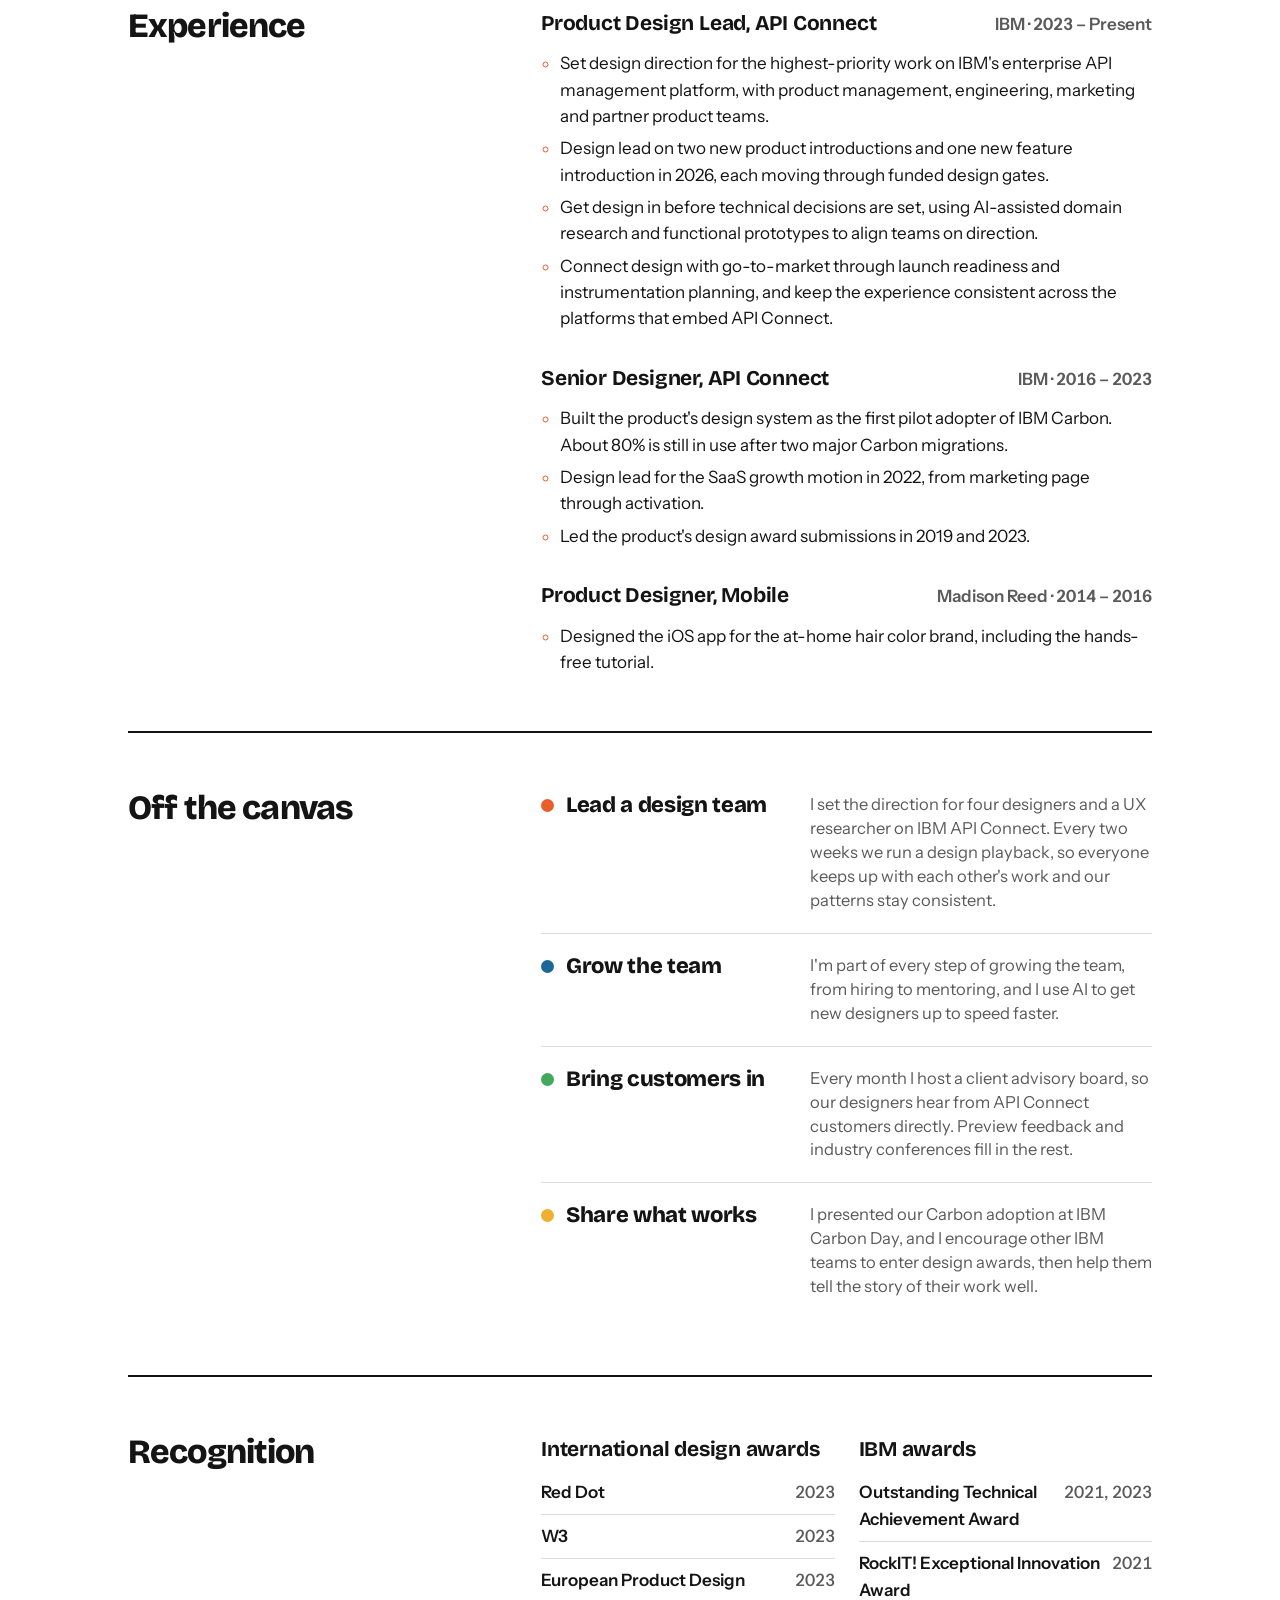
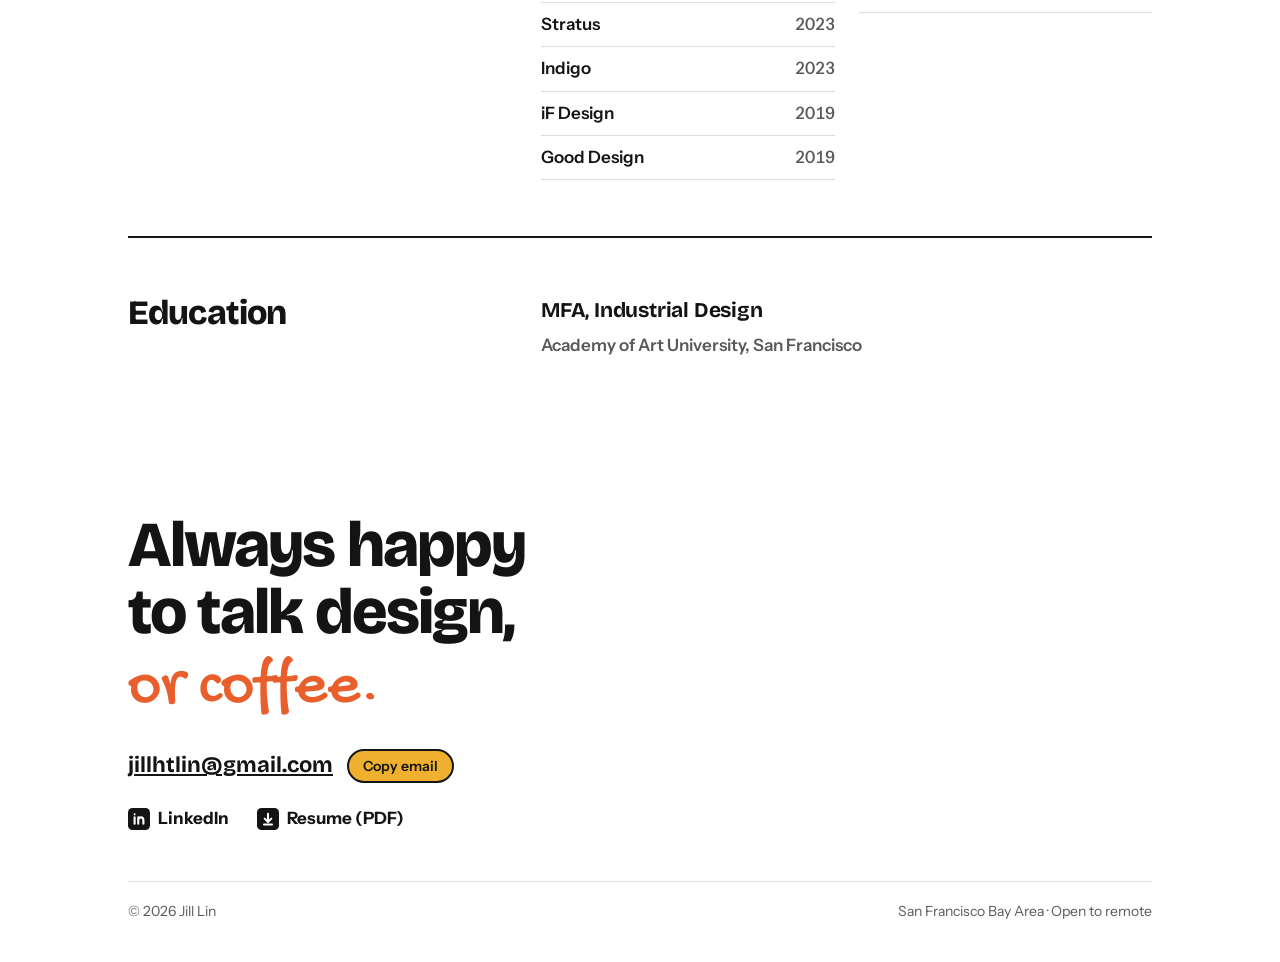
==== commit 59eceac2: "Replace favicon with orange 3D Jill block Co-Authored-By: Claude Opus 5.5 <noreply@anthropic.com> Cl" ====
--- a/about.html
+++ b/about.html
@@ -1 +1 @@
-<!doctype html><html lang="en"><head><meta charset="utf-8"><meta name="viewport" content="width=device-width, initial-scale=1, viewport-fit=cover"><title>About · Jill Lin</title><meta name="description" content="I lead UX and product design for B2B enterprise SaaS, and I&#x27;m at my best on version one: the design system that doesn&#x27;t exist yet, the journey nobody owns, the feature in a domain new to everyone."><link rel="canonical" href="https://byjill.me/about"><meta property="og:type" content="website"><meta property="og:site_name" content="Jill Lin"><meta property="og:title" content="About · Jill Lin"><meta property="og:description" content="I lead UX and product design for B2B enterprise SaaS, and I&#x27;m at my best on version one: the design system that doesn&#x27;t exist yet, the journey nobody owns, the feature in a domain new to everyone."><meta property="og:url" content="https://byjill.me/about"><meta property="og:image" content="https://byjill.me/assets/og.png"><meta property="og:image:width" content="1200"><meta property="og:image:height" content="630"><meta name="twitter:card" content="summary_large_image"><link rel="icon" href="assets/favicon.svg" type="image/svg+xml"><meta name="theme-color" content="#FFFFFF"><link rel="preconnect" href="https://fonts.googleapis.com"><link rel="preconnect" href="https://fonts.gstatic.com" crossorigin><link rel="stylesheet" href="https://fonts.googleapis.com/css2?family=Bricolage+Grotesque:opsz,wght@12..96,600;12..96,700;12..96,800&family=Gochi+Hand&family=IBM+Plex+Mono:wght@500&family=IBM+Plex+Sans:wght@300;400;600&family=Instrument+Sans:ital,wght@0,400;0,600;0,700;1,400&display=swap"><link rel="stylesheet" href="assets/style.css"></head><body><div class="page " data-hl="a" style="--c:var(--pink);--on-c:var(--deep);--qc:#B85C17"><a class="skip" href="#main">Skip to content</a><header class="site-head"><div class="wrap"><a class="logo" href="index.html">Jill Lin</a><nav class="nav" aria-label="Main"><a href="index.html#work">Work</a><a href="about.html" aria-current="page">About</a><a class="li" href="https://www.linkedin.com/in/jillhtlin" target="_blank" rel="noopener" aria-label="LinkedIn" title="LinkedIn"><svg class="li-ic" viewBox="0 0 24 24" aria-hidden="true"><rect width="24" height="24" rx="5" fill="currentColor"/><path d="M7.2 10.2v7M7.2 6.8v.1M11.2 17.2v-7M11.2 13.4c0-2.1 1.3-3.2 2.9-3.2s2.7 1.1 2.7 3.2v3.8" fill="none" stroke="var(--paper)" stroke-width="2.3" stroke-linecap="round"/></svg></a><button class="sound-toggle" type="button" aria-pressed="false" aria-label="Turn sound on" title="Sound off" hidden><svg viewBox="0 0 24 24" aria-hidden="true"><path class="spk" d="M4 9.5h3.2L12 5.5v13l-4.8-4H4z"/><path class="wave" d="M15.5 9a4 4 0 0 1 0 6M18 6.5a7.5 7.5 0 0 1 0 11"/><path class="mute" d="M16 9.5l5 5M21 9.5l-5 5"/></svg></button></nav></div></header><main id="main"><div class="wrap"><div class="about-grid"><div class="photo"><div class="photo-card"><svg class="shape ph-0" viewBox="0 0 120 120" aria-hidden="true"><ellipse cx="60" cy="30" rx="11" ry="28" fill="var(--mint)" transform="rotate(0 60 60)"/><ellipse cx="60" cy="30" rx="11" ry="28" fill="var(--mint)" transform="rotate(60 60 60)"/><ellipse cx="60" cy="30" rx="11" ry="28" fill="var(--mint)" transform="rotate(120 60 60)"/><ellipse cx="60" cy="30" rx="11" ry="28" fill="var(--mint)" transform="rotate(180 60 60)"/><ellipse cx="60" cy="30" rx="11" ry="28" fill="var(--mint)" transform="rotate(240 60 60)"/><ellipse cx="60" cy="30" rx="11" ry="28" fill="var(--mint)" transform="rotate(300 60 60)"/><circle cx="60" cy="60" r="15" fill="var(--mint)"/></svg><svg class="shape ph-1" viewBox="0 0 120 150" aria-hidden="true"><path d="M60 144 V74" fill="none" stroke="var(--cobalt)" stroke-width="13" stroke-linecap="round"/><ellipse cx="60" cy="42" rx="16" ry="36" fill="var(--cobalt)" transform="rotate(-52 60 80)"/><ellipse cx="60" cy="42" rx="16" ry="36" fill="var(--cobalt)" transform="rotate(0 60 80)"/><ellipse cx="60" cy="42" rx="16" ry="36" fill="var(--cobalt)" transform="rotate(52 60 80)"/></svg><svg class="shape ph-2" viewBox="0 0 60 54" aria-hidden="true"><path d="M10 30 C8 12 26 2 40 6 C56 10 60 30 50 42 C38 54 14 50 10 30 Z" fill="var(--blush)"/></svg><svg class="shape ph-3" viewBox="0 0 100 110" aria-hidden="true"><path d="M8 104 C4 50 40 6 92 8 C98 58 62 102 8 104 Z" fill="var(--orange)"/></svg><svg class="shape ph-4" viewBox="0 0 120 70" aria-hidden="true"><path d="M6 66 C2 66 2 60 3 54 C10 24 32 4 60 4 C88 4 110 24 117 54 C118 60 118 66 114 66 Z" fill="var(--yellow)"/></svg><svg class="shape ph-5" viewBox="0 0 120 120" aria-hidden="true"><ellipse cx="60" cy="33" rx="19" ry="24" fill="var(--blush)" transform="rotate(0 60 60)"/><ellipse cx="60" cy="33" rx="19" ry="24" fill="var(--blush)" transform="rotate(72 60 60)"/><ellipse cx="60" cy="33" rx="19" ry="24" fill="var(--blush)" transform="rotate(144 60 60)"/><ellipse cx="60" cy="33" rx="19" ry="24" fill="var(--blush)" transform="rotate(216 60 60)"/><ellipse cx="60" cy="33" rx="19" ry="24" fill="var(--blush)" transform="rotate(288 60 60)"/><circle cx="60" cy="60" r="22" fill="var(--blush)"/></svg><picture><source media="(max-width: 820px)" srcset="assets/img/about-cutout-sq.webp" width="1000" height="1000"><img src="assets/img/about-cutout.webp" alt="Portrait of Jill Lin" width="1000" height="1250"></picture></div></div><div><h1>About</h1><div class="prose"><p>I lead UX and product design for B2B enterprise SaaS, and I&#x27;m at my best on version one: the design system that doesn&#x27;t exist yet, the journey nobody owns, the feature in a domain new to everyone.</p><p>What draws me there is that version one is where the structure gets decided, and structure is what everything after it inherits. Get it right and the next five years are cheaper. Get it wrong and every team after you pays for it quietly.</p><p>Strategy isn&#x27;t done until it ships. I&#x27;m most interested in the work that compounds: a design system that outlives its first release, a team set up so nobody solves the same problem twice, AI that gets me fluent in a new domain in days instead of months.</p><p>I started in industrial design, and it never quite left. I still think about interfaces the way I think about objects. They have constraints, tolerances, and consequences, and someone has to live with all three.</p><p>Along the way: seven international design awards, and a design system that&#x27;s still about 80% in use eight years later.</p></div><div class="sorts"><div class="sort"><div class="sort-paper" style="clip-path:polygon(0.0% 1.5px, 2.2% 2.4px, 4.5% 4.0px, 5.7% 0.1px, 8.5% 1.7px, 10.0% 6.4px, 12.1% 5.4px, 14.1% 4.1px, 15.5% 4.1px, 18.3% 3.3px, 20.9% 4.3px, 22.1% 4.9px, 24.4% 1.9px, 25.5% 5.5px, 27.6% 4.6px, 30.4% 4.6px, 33.3% 2.5px, 36.0% 2.8px, 39.0% 5.6px, 40.3% 0.9px, 41.8% 6.2px, 43.8% 4.0px, 45.5% 3.2px, 47.3% 2.2px, 49.6% 3.7px, 52.5% 4.4px, 55.4% 5.5px, 58.5% 4.3px, 59.9% 5.5px, 62.9% 5.8px, 65.1% 4.6px, 66.7% 5.3px, 68.9% 1.8px, 70.1% 5.5px, 73.2% 0.6px, 75.9% 2.6px, 77.3% 1.9px, 79.9% 5.6px, 81.1% 3.9px, 82.3% 4.6px, 84.0% 5.6px, 87.1% 3.2px, 90.1% 2.0px, 91.4% 3.8px, 92.5% 1.3px, 94.5% 3.9px, 95.9% 0.3px, 98.7% 2.0px, 100% 5.7px, 100.0% calc(100% - 2.4px), 98.0% calc(100% - 3.3px), 95.6% calc(100% - 3.8px), 93.4% calc(100% - 4.0px), 90.4% calc(100% - 3.2px), 88.5% calc(100% - 4.6px), 86.9% calc(100% - 1.9px), 83.9% calc(100% - 3.3px), 81.7% calc(100% - 0.1px), 79.8% calc(100% - 3.7px), 78.6% calc(100% - 3.9px), 76.3% calc(100% - 0.4px), 73.9% calc(100% - 3.0px), 71.5% calc(100% - 2.3px), 69.0% calc(100% - 4.7px), 67.9% calc(100% - 0.4px), 65.4% calc(100% - 6.2px), 63.8% calc(100% - 2.9px), 61.5% calc(100% - 2.0px), 59.7% calc(100% - 2.0px), 57.9% calc(100% - 3.8px), 56.2% calc(100% - 2.4px), 53.6% calc(100% - 0.2px), 51.3% calc(100% - 4.7px), 49.6% calc(100% - 1.4px), 46.9% calc(100% - 1.5px), 45.5% calc(100% - 2.8px), 43.0% calc(100% - 0.7px), 41.2% calc(100% - 2.1px), 38.5% calc(100% - 2.8px), 35.7% calc(100% - 1.1px), 33.9% calc(100% - 4.2px), 31.1% calc(100% - 2.9px), 29.5% calc(100% - 0.8px), 27.4% calc(100% - 1.2px), 24.7% calc(100% - 5.4px), 23.2% calc(100% - 1.8px), 20.5% calc(100% - 4.1px), 17.8% calc(100% - 2.2px), 16.5% calc(100% - 1.9px), 13.8% calc(100% - 1.7px), 12.0% calc(100% - 2.7px), 10.1% calc(100% - 2.6px), 7.2% calc(100% - 1.0px), 6.1% calc(100% - 6.0px), 3.2% calc(100% - 6.3px), 1.3% calc(100% - 6.1px), 0% calc(100% - 1.4px))"><span class="sort-emoji" aria-hidden="true">🤳🏻</span><div><small>Things I sort by color</small><b>My phone apps.</b><span>In a perfect gradient. The one place I let aesthetics beat usability.</span></div></div></div><div class="sort"><div class="sort-paper" style="clip-path:polygon(0.0% 2.9px, 2.2% 5.9px, 4.2% 3.3px, 6.5% 1.2px, 8.6% 4.0px, 11.3% 0.6px, 13.0% 0.6px, 15.7% 4.4px, 16.9% 6.3px, 19.9% 4.2px, 22.2% 1.0px, 23.3% 3.4px, 24.5% 1.2px, 26.1% 0.2px, 28.1% 2.8px, 30.9% 3.3px, 33.3% 3.2px, 35.7% 2.9px, 37.3% 6.4px, 40.4% 5.4px, 42.9% 2.0px, 44.5% 1.8px, 45.7% 4.9px, 47.6% 5.4px, 49.5% 6.1px, 52.2% 0.0px, 53.8% 5.8px, 55.8% 6.3px, 57.7% 0.5px, 60.0% 5.0px, 61.7% 0.6px, 63.4% 6.2px, 66.0% 0.8px, 67.6% 0.6px, 68.8% 5.1px, 70.3% 3.6px, 72.3% 1.2px, 74.8% 0.8px, 77.2% 0.7px, 79.1% 1.4px, 80.7% 6.2px, 83.4% 1.9px, 86.3% 1.3px, 88.2% 5.5px, 90.5% 0.6px, 93.6% 1.4px, 95.2% 4.9px, 97.0% 1.9px, 98.2% 0.6px, 100% 1.6px, 100.0% calc(100% - 3.8px), 98.2% calc(100% - 2.9px), 95.2% calc(100% - 3.1px), 92.9% calc(100% - 5.5px), 91.5% calc(100% - 1.0px), 88.6% calc(100% - 5.2px), 87.0% calc(100% - 1.2px), 84.4% calc(100% - 6.0px), 82.9% calc(100% - 6.1px), 80.1% calc(100% - 3.9px), 78.1% calc(100% - 0.7px), 77.0% calc(100% - 6.2px), 75.4% calc(100% - 4.5px), 73.8% calc(100% - 5.3px), 71.5% calc(100% - 1.9px), 70.1% calc(100% - 4.6px), 68.8% calc(100% - 1.5px), 66.6% calc(100% - 5.5px), 64.3% calc(100% - 1.8px), 61.4% calc(100% - 1.3px), 60.2% calc(100% - 1.7px), 58.3% calc(100% - 0.4px), 56.8% calc(100% - 2.4px), 54.6% calc(100% - 0.8px), 52.8% calc(100% - 5.7px), 49.7% calc(100% - 4.2px), 47.3% calc(100% - 3.7px), 45.9% calc(100% - 0.2px), 44.7% calc(100% - 5.8px), 42.3% calc(100% - 6.2px), 41.1% calc(100% - 4.1px), 39.1% calc(100% - 4.7px), 37.3% calc(100% - 6.4px), 36.1% calc(100% - 3.5px), 33.5% calc(100% - 5.8px), 31.0% calc(100% - 4.5px), 28.3% calc(100% - 5.9px), 26.5% calc(100% - 4.4px), 23.6% calc(100% - 5.6px), 21.7% calc(100% - 5.1px), 18.9% calc(100% - 3.7px), 16.5% calc(100% - 2.4px), 14.3% calc(100% - 3.9px), 13.0% calc(100% - 4.1px), 10.0% calc(100% - 5.6px), 7.4% calc(100% - 2.5px), 4.9% calc(100% - 3.7px), 2.9% calc(100% - 5.4px), 1.6% calc(100% - 4.8px), 0.5% calc(100% - 3.8px), 0% calc(100% - 1.5px))"><span class="sort-emoji" aria-hidden="true">👩🏻‍🔬</span><div><small>Things I sort by logic</small><b>Everything I design for other people.</b></div></div></div><div class="sort"><div class="sort-paper" style="clip-path:polygon(0.0% 4.2px, 2.5% 6.1px, 4.0% 0.4px, 6.7% 2.1px, 8.5% 5.2px, 10.0% 5.8px, 12.1% 0.5px, 15.0% 3.7px, 16.3% 5.4px, 18.9% 4.7px, 21.3% 6.4px, 22.4% 6.2px, 24.8% 1.6px, 27.1% 2.2px, 29.5% 4.5px, 31.6% 0.6px, 33.5% 1.9px, 36.1% 6.0px, 38.7% 3.4px, 40.2% 4.5px, 41.8% 6.4px, 43.2% 6.2px, 44.4% 5.0px, 46.1% 3.7px, 48.1% 2.0px, 50.0% 5.2px, 51.8% 2.3px, 54.5% 1.1px, 56.3% 3.3px, 58.4% 1.1px, 61.0% 3.1px, 62.3% 2.2px, 63.5% 2.2px, 64.8% 1.6px, 67.0% 4.4px, 68.7% 3.0px, 70.9% 3.7px, 73.7% 1.4px, 76.4% 3.5px, 79.3% 4.4px, 80.4% 0.4px, 83.0% 1.9px, 85.4% 0.6px, 87.6% 2.6px, 89.6% 0.0px, 92.5% 5.4px, 95.0% 4.0px, 96.6% 1.2px, 99.3% 2.1px, 100% 5.6px, 100.0% calc(100% - 2.2px), 96.9% calc(100% - 1.2px), 94.1% calc(100% - 1.9px), 92.8% calc(100% - 3.0px), 90.0% calc(100% - 0.7px), 87.8% calc(100% - 5.5px), 86.6% calc(100% - 3.1px), 84.9% calc(100% - 3.0px), 82.1% calc(100% - 2.8px), 80.4% calc(100% - 1.3px), 77.7% calc(100% - 1.0px), 75.2% calc(100% - 6.4px), 72.7% calc(100% - 5.8px), 71.4% calc(100% - 3.9px), 69.1% calc(100% - 0.5px), 67.1% calc(100% - 2.0px), 65.8% calc(100% - 2.6px), 64.5% calc(100% - 5.9px), 63.1% calc(100% - 3.5px), 60.6% calc(100% - 0.1px), 57.6% calc(100% - 5.9px), 55.4% calc(100% - 3.3px), 52.6% calc(100% - 3.9px), 51.0% calc(100% - 6.0px), 49.5% calc(100% - 3.6px), 47.4% calc(100% - 4.9px), 45.5% calc(100% - 4.1px), 44.0% calc(100% - 4.5px), 42.6% calc(100% - 2.2px), 40.5% calc(100% - 4.6px), 37.6% calc(100% - 6.2px), 35.5% calc(100% - 0.4px), 33.3% calc(100% - 3.7px), 30.7% calc(100% - 0.3px), 28.0% calc(100% - 0.8px), 25.3% calc(100% - 6.3px), 23.1% calc(100% - 2.9px), 20.7% calc(100% - 0.9px), 18.3% calc(100% - 5.4px), 15.3% calc(100% - 4.5px), 12.8% calc(100% - 6.2px), 11.0% calc(100% - 2.2px), 7.9% calc(100% - 0.4px), 6.1% calc(100% - 4.8px), 3.2% calc(100% - 5.1px), 1.7% calc(100% - 5.1px), 0.1% calc(100% - 3.4px), 0% calc(100% - 6.3px))"><span class="sort-emoji" aria-hidden="true">☕</span><div><small>Things I refuse to sort</small><b>My coffee opinions.</b><span>They&#x27;re all strong.</span></div></div></div></div><p class="loc">Based in the San Francisco Bay Area · Open to remote</p></div></div><section class="cv"><h2>Experience</h2><ol class="jobs"><li class="job"><div class="job-head"><h3>Product Design Lead, API Connect</h3><span class="job-meta">IBM · 2023 – Present</span></div><ul><li>Set design direction for the highest-priority work on IBM&#x27;s enterprise API management platform, with product management, engineering, marketing and partner product teams.</li><li>Design lead on two new product introductions and one new feature introduction in 2026, each moving through funded design gates.</li><li>Get design in before technical decisions are set, using AI-assisted domain research and functional prototypes to align teams on direction.</li><li>Connect design with go-to-market through launch readiness and instrumentation planning, and keep the experience consistent across the platforms that embed API Connect.</li></ul></li><li class="job"><div class="job-head"><h3>Senior Designer, API Connect</h3><span class="job-meta">IBM · 2016 – 2023</span></div><ul><li>Built the product&#x27;s design system as the first pilot adopter of IBM Carbon. About 80% is still in use after two major Carbon migrations.</li><li>Design lead for the SaaS growth motion in 2022, from marketing page through activation.</li><li>Led the product&#x27;s design award submissions in 2019 and 2023.</li></ul></li><li class="job"><div class="job-head"><h3>Product Designer, Mobile</h3><span class="job-meta">Madison Reed · 2014 – 2016</span></div><ul><li>Designed the iOS app for the at-home hair color brand, including the hands-free tutorial.</li></ul></li></ol></section><section class="cv"><h2>Off the canvas</h2><div class="hls"><div class="hl"><b>Lead a design team</b><span>I set the direction for four designers and a UX researcher on IBM API Connect. Every two weeks we run a design playback, so everyone keeps up with each other&#x27;s work and our patterns stay consistent.</span></div><div class="hl"><b>Grow the team</b><span>I&#x27;m part of every step of growing the team, from hiring to mentoring, and I use AI to get new designers up to speed faster.</span></div><div class="hl"><b>Bring customers in</b><span>Every month I host a client advisory board, so our designers hear from API Connect customers directly. Preview feedback and industry conferences fill in the rest.</span></div><div class="hl"><b>Share what works</b><span>I presented our Carbon adoption at IBM Carbon Day, and I encourage other IBM teams to enter design awards, then help them tell the story of their work well.</span></div></div></section><section class="cv"><h2>Recognition</h2><div class="awd"><div><h3>International design awards</h3><ul><li><span>Red Dot</span><span class="yr">2023</span></li><li><span>W3</span><span class="yr">2023</span></li><li><span>European Product Design</span><span class="yr">2023</span></li><li><span>Stratus</span><span class="yr">2023</span></li><li><span>Indigo</span><span class="yr">2023</span></li><li><span>iF Design</span><span class="yr">2019</span></li><li><span>Good Design</span><span class="yr">2019</span></li></ul></div><div><h3>IBM awards</h3><ul><li><span>Outstanding Technical Achievement Award</span><span class="yr">2021, 2023</span></li><li><span>RockIT! Exceptional Innovation Award</span><span class="yr">2021</span></li></ul></div></div></section><section class="cv"><h2>Education</h2><div class="edu"><h3>MFA, Industrial Design</h3><span class="job-meta">Academy of Art University, San Francisco</span></div></section></div></main><footer class="site-foot" id="contact"><div class="wrap"><p class="big">Always happy to talk design, <span class="hand">or coffee.</span></p><div class="contact"><a class="email" href="mailto:jillhtlin@gmail.com">jillhtlin@gmail.com</a><button class="copy" type="button" data-copy="jillhtlin@gmail.com">Copy email</button></div><div class="foot-links"><a class="li" href="https://www.linkedin.com/in/jillhtlin" target="_blank" rel="noopener"><svg class="li-ic" viewBox="0 0 24 24" aria-hidden="true"><rect width="24" height="24" rx="5" fill="currentColor"/><path d="M7.2 10.2v7M7.2 6.8v.1M11.2 17.2v-7M11.2 13.4c0-2.1 1.3-3.2 2.9-3.2s2.7 1.1 2.7 3.2v3.8" fill="none" stroke="var(--paper)" stroke-width="2.3" stroke-linecap="round"/></svg>LinkedIn</a><a class="li" href="assets/Jill-Lin-Resume.pdf" download="Jill-Lin-Resume.pdf"><svg class="li-ic" viewBox="0 0 24 24" aria-hidden="true"><rect width="24" height="24" rx="5" fill="currentColor"/><path d="M12 6.4v8.4M8.4 11.6l3.6 3.6 3.6-3.6M7.6 18h8.8" fill="none" stroke="var(--paper)" stroke-width="2.2" stroke-linecap="round" stroke-linejoin="round"/></svg>Resume (PDF)</a></div><div class="fine"><span>© 2026 Jill Lin</span><span>San Francisco Bay Area · Open to remote</span></div></div></footer><script>document.querySelectorAll("[data-copy]").forEach(function(b){b.addEventListener("click",function(){var t=b.getAttribute("data-copy"),done=function(){b.textContent="Copied";setTimeout(function(){b.textContent="Copy email"},1600)};try{navigator.clipboard.writeText(t).then(done,function(){sel()})}catch(e){sel()}function sel(){var r=document.createRange(),e=document.querySelector(".email");r.selectNodeContents(e);var s=getSelection();s.removeAllRanges();s.addRange(r);b.textContent="Selected"}})});</script></div><script>(function(){if(location.hash)return;var n=(performance.getEntriesByType&&performance.getEntriesByType("navigation")[0])||{};if(n.type==="back_forward")return;function up(){window.scrollTo(0,0);try{document.documentElement.scrollIntoView({block:"start"})}catch(e){}}up();document.addEventListener("DOMContentLoaded",up);window.addEventListener("load",function(){up();setTimeout(up,80)})})();</script><script src="assets/sound.js" defer></script></body></html>+<!doctype html><html lang="en"><head><meta charset="utf-8"><meta name="viewport" content="width=device-width, initial-scale=1, viewport-fit=cover"><title>About · Jill Lin</title><meta name="description" content="I lead UX and product design for B2B enterprise SaaS, and I&#x27;m at my best on version one: the design system that doesn&#x27;t exist yet, the journey nobody owns, the feature in a domain new to everyone."><link rel="canonical" href="https://byjill.me/about"><meta property="og:type" content="website"><meta property="og:site_name" content="Jill Lin"><meta property="og:title" content="About · Jill Lin"><meta property="og:description" content="I lead UX and product design for B2B enterprise SaaS, and I&#x27;m at my best on version one: the design system that doesn&#x27;t exist yet, the journey nobody owns, the feature in a domain new to everyone."><meta property="og:url" content="https://byjill.me/about"><meta property="og:image" content="https://byjill.me/assets/og.png"><meta property="og:image:width" content="1200"><meta property="og:image:height" content="630"><meta name="twitter:card" content="summary_large_image"><link rel="icon" href="assets/favicon-32.png" sizes="32x32" type="image/png"><link rel="icon" href="assets/favicon-48.png" sizes="48x48" type="image/png"><link rel="apple-touch-icon" href="assets/apple-touch-icon.png"><meta name="theme-color" content="#FFFFFF"><link rel="preconnect" href="https://fonts.googleapis.com"><link rel="preconnect" href="https://fonts.gstatic.com" crossorigin><link rel="stylesheet" href="https://fonts.googleapis.com/css2?family=Bricolage+Grotesque:opsz,wght@12..96,600;12..96,700;12..96,800&family=Gochi+Hand&family=IBM+Plex+Mono:wght@500&family=IBM+Plex+Sans:wght@300;400;600&family=Instrument+Sans:ital,wght@0,400;0,600;0,700;1,400&display=swap"><link rel="stylesheet" href="assets/style.css"></head><body><div class="page " data-hl="a" style="--c:var(--pink);--on-c:var(--deep);--qc:#B85C17"><a class="skip" href="#main">Skip to content</a><header class="site-head"><div class="wrap"><a class="logo" href="index.html">Jill Lin</a><nav class="nav" aria-label="Main"><a href="index.html#work">Work</a><a href="about.html" aria-current="page">About</a><a class="li" href="https://www.linkedin.com/in/jillhtlin" target="_blank" rel="noopener" aria-label="LinkedIn" title="LinkedIn"><svg class="li-ic" viewBox="0 0 24 24" aria-hidden="true"><rect width="24" height="24" rx="5" fill="currentColor"/><path d="M7.2 10.2v7M7.2 6.8v.1M11.2 17.2v-7M11.2 13.4c0-2.1 1.3-3.2 2.9-3.2s2.7 1.1 2.7 3.2v3.8" fill="none" stroke="var(--paper)" stroke-width="2.3" stroke-linecap="round"/></svg></a><button class="sound-toggle" type="button" aria-pressed="false" aria-label="Turn sound on" title="Sound off" hidden><svg viewBox="0 0 24 24" aria-hidden="true"><path class="spk" d="M4 9.5h3.2L12 5.5v13l-4.8-4H4z"/><path class="wave" d="M15.5 9a4 4 0 0 1 0 6M18 6.5a7.5 7.5 0 0 1 0 11"/><path class="mute" d="M16 9.5l5 5M21 9.5l-5 5"/></svg></button></nav></div></header><main id="main"><div class="wrap"><div class="about-grid"><div class="photo"><div class="photo-card"><svg class="shape ph-0" viewBox="0 0 120 120" aria-hidden="true"><ellipse cx="60" cy="30" rx="11" ry="28" fill="var(--mint)" transform="rotate(0 60 60)"/><ellipse cx="60" cy="30" rx="11" ry="28" fill="var(--mint)" transform="rotate(60 60 60)"/><ellipse cx="60" cy="30" rx="11" ry="28" fill="var(--mint)" transform="rotate(120 60 60)"/><ellipse cx="60" cy="30" rx="11" ry="28" fill="var(--mint)" transform="rotate(180 60 60)"/><ellipse cx="60" cy="30" rx="11" ry="28" fill="var(--mint)" transform="rotate(240 60 60)"/><ellipse cx="60" cy="30" rx="11" ry="28" fill="var(--mint)" transform="rotate(300 60 60)"/><circle cx="60" cy="60" r="15" fill="var(--mint)"/></svg><svg class="shape ph-1" viewBox="0 0 120 150" aria-hidden="true"><path d="M60 144 V74" fill="none" stroke="var(--cobalt)" stroke-width="13" stroke-linecap="round"/><ellipse cx="60" cy="42" rx="16" ry="36" fill="var(--cobalt)" transform="rotate(-52 60 80)"/><ellipse cx="60" cy="42" rx="16" ry="36" fill="var(--cobalt)" transform="rotate(0 60 80)"/><ellipse cx="60" cy="42" rx="16" ry="36" fill="var(--cobalt)" transform="rotate(52 60 80)"/></svg><svg class="shape ph-2" viewBox="0 0 60 54" aria-hidden="true"><path d="M10 30 C8 12 26 2 40 6 C56 10 60 30 50 42 C38 54 14 50 10 30 Z" fill="var(--blush)"/></svg><svg class="shape ph-3" viewBox="0 0 100 110" aria-hidden="true"><path d="M8 104 C4 50 40 6 92 8 C98 58 62 102 8 104 Z" fill="var(--orange)"/></svg><svg class="shape ph-4" viewBox="0 0 120 70" aria-hidden="true"><path d="M6 66 C2 66 2 60 3 54 C10 24 32 4 60 4 C88 4 110 24 117 54 C118 60 118 66 114 66 Z" fill="var(--yellow)"/></svg><svg class="shape ph-5" viewBox="0 0 120 120" aria-hidden="true"><ellipse cx="60" cy="33" rx="19" ry="24" fill="var(--blush)" transform="rotate(0 60 60)"/><ellipse cx="60" cy="33" rx="19" ry="24" fill="var(--blush)" transform="rotate(72 60 60)"/><ellipse cx="60" cy="33" rx="19" ry="24" fill="var(--blush)" transform="rotate(144 60 60)"/><ellipse cx="60" cy="33" rx="19" ry="24" fill="var(--blush)" transform="rotate(216 60 60)"/><ellipse cx="60" cy="33" rx="19" ry="24" fill="var(--blush)" transform="rotate(288 60 60)"/><circle cx="60" cy="60" r="22" fill="var(--blush)"/></svg><picture><source media="(max-width: 820px)" srcset="assets/img/about-cutout-sq.webp" width="1000" height="1000"><img src="assets/img/about-cutout.webp" alt="Portrait of Jill Lin" width="1000" height="1250"></picture></div></div><div><h1>About</h1><div class="prose"><p>I lead UX and product design for B2B enterprise SaaS, and I&#x27;m at my best on version one: the design system that doesn&#x27;t exist yet, the journey nobody owns, the feature in a domain new to everyone.</p><p>What draws me there is that version one is where the structure gets decided, and structure is what everything after it inherits. Get it right and the next five years are cheaper. Get it wrong and every team after you pays for it quietly.</p><p>Strategy isn&#x27;t done until it ships. I&#x27;m most interested in the work that compounds: a design system that outlives its first release, a team set up so nobody solves the same problem twice, AI that gets me fluent in a new domain in days instead of months.</p><p>I started in industrial design, and it never quite left. I still think about interfaces the way I think about objects. They have constraints, tolerances, and consequences, and someone has to live with all three.</p><p>Along the way: seven international design awards, and a design system that&#x27;s still about 80% in use eight years later.</p></div><div class="sorts"><div class="sort"><div class="sort-paper" style="clip-path:polygon(0.0% 1.5px, 2.2% 2.4px, 4.5% 4.0px, 5.7% 0.1px, 8.5% 1.7px, 10.0% 6.4px, 12.1% 5.4px, 14.1% 4.1px, 15.5% 4.1px, 18.3% 3.3px, 20.9% 4.3px, 22.1% 4.9px, 24.4% 1.9px, 25.5% 5.5px, 27.6% 4.6px, 30.4% 4.6px, 33.3% 2.5px, 36.0% 2.8px, 39.0% 5.6px, 40.3% 0.9px, 41.8% 6.2px, 43.8% 4.0px, 45.5% 3.2px, 47.3% 2.2px, 49.6% 3.7px, 52.5% 4.4px, 55.4% 5.5px, 58.5% 4.3px, 59.9% 5.5px, 62.9% 5.8px, 65.1% 4.6px, 66.7% 5.3px, 68.9% 1.8px, 70.1% 5.5px, 73.2% 0.6px, 75.9% 2.6px, 77.3% 1.9px, 79.9% 5.6px, 81.1% 3.9px, 82.3% 4.6px, 84.0% 5.6px, 87.1% 3.2px, 90.1% 2.0px, 91.4% 3.8px, 92.5% 1.3px, 94.5% 3.9px, 95.9% 0.3px, 98.7% 2.0px, 100% 5.7px, 100.0% calc(100% - 2.4px), 98.0% calc(100% - 3.3px), 95.6% calc(100% - 3.8px), 93.4% calc(100% - 4.0px), 90.4% calc(100% - 3.2px), 88.5% calc(100% - 4.6px), 86.9% calc(100% - 1.9px), 83.9% calc(100% - 3.3px), 81.7% calc(100% - 0.1px), 79.8% calc(100% - 3.7px), 78.6% calc(100% - 3.9px), 76.3% calc(100% - 0.4px), 73.9% calc(100% - 3.0px), 71.5% calc(100% - 2.3px), 69.0% calc(100% - 4.7px), 67.9% calc(100% - 0.4px), 65.4% calc(100% - 6.2px), 63.8% calc(100% - 2.9px), 61.5% calc(100% - 2.0px), 59.7% calc(100% - 2.0px), 57.9% calc(100% - 3.8px), 56.2% calc(100% - 2.4px), 53.6% calc(100% - 0.2px), 51.3% calc(100% - 4.7px), 49.6% calc(100% - 1.4px), 46.9% calc(100% - 1.5px), 45.5% calc(100% - 2.8px), 43.0% calc(100% - 0.7px), 41.2% calc(100% - 2.1px), 38.5% calc(100% - 2.8px), 35.7% calc(100% - 1.1px), 33.9% calc(100% - 4.2px), 31.1% calc(100% - 2.9px), 29.5% calc(100% - 0.8px), 27.4% calc(100% - 1.2px), 24.7% calc(100% - 5.4px), 23.2% calc(100% - 1.8px), 20.5% calc(100% - 4.1px), 17.8% calc(100% - 2.2px), 16.5% calc(100% - 1.9px), 13.8% calc(100% - 1.7px), 12.0% calc(100% - 2.7px), 10.1% calc(100% - 2.6px), 7.2% calc(100% - 1.0px), 6.1% calc(100% - 6.0px), 3.2% calc(100% - 6.3px), 1.3% calc(100% - 6.1px), 0% calc(100% - 1.4px))"><span class="sort-emoji" aria-hidden="true">🤳🏻</span><div><small>Things I sort by color</small><b>My phone apps.</b><span>In a perfect gradient. The one place I let aesthetics beat usability.</span></div></div></div><div class="sort"><div class="sort-paper" style="clip-path:polygon(0.0% 2.9px, 2.2% 5.9px, 4.2% 3.3px, 6.5% 1.2px, 8.6% 4.0px, 11.3% 0.6px, 13.0% 0.6px, 15.7% 4.4px, 16.9% 6.3px, 19.9% 4.2px, 22.2% 1.0px, 23.3% 3.4px, 24.5% 1.2px, 26.1% 0.2px, 28.1% 2.8px, 30.9% 3.3px, 33.3% 3.2px, 35.7% 2.9px, 37.3% 6.4px, 40.4% 5.4px, 42.9% 2.0px, 44.5% 1.8px, 45.7% 4.9px, 47.6% 5.4px, 49.5% 6.1px, 52.2% 0.0px, 53.8% 5.8px, 55.8% 6.3px, 57.7% 0.5px, 60.0% 5.0px, 61.7% 0.6px, 63.4% 6.2px, 66.0% 0.8px, 67.6% 0.6px, 68.8% 5.1px, 70.3% 3.6px, 72.3% 1.2px, 74.8% 0.8px, 77.2% 0.7px, 79.1% 1.4px, 80.7% 6.2px, 83.4% 1.9px, 86.3% 1.3px, 88.2% 5.5px, 90.5% 0.6px, 93.6% 1.4px, 95.2% 4.9px, 97.0% 1.9px, 98.2% 0.6px, 100% 1.6px, 100.0% calc(100% - 3.8px), 98.2% calc(100% - 2.9px), 95.2% calc(100% - 3.1px), 92.9% calc(100% - 5.5px), 91.5% calc(100% - 1.0px), 88.6% calc(100% - 5.2px), 87.0% calc(100% - 1.2px), 84.4% calc(100% - 6.0px), 82.9% calc(100% - 6.1px), 80.1% calc(100% - 3.9px), 78.1% calc(100% - 0.7px), 77.0% calc(100% - 6.2px), 75.4% calc(100% - 4.5px), 73.8% calc(100% - 5.3px), 71.5% calc(100% - 1.9px), 70.1% calc(100% - 4.6px), 68.8% calc(100% - 1.5px), 66.6% calc(100% - 5.5px), 64.3% calc(100% - 1.8px), 61.4% calc(100% - 1.3px), 60.2% calc(100% - 1.7px), 58.3% calc(100% - 0.4px), 56.8% calc(100% - 2.4px), 54.6% calc(100% - 0.8px), 52.8% calc(100% - 5.7px), 49.7% calc(100% - 4.2px), 47.3% calc(100% - 3.7px), 45.9% calc(100% - 0.2px), 44.7% calc(100% - 5.8px), 42.3% calc(100% - 6.2px), 41.1% calc(100% - 4.1px), 39.1% calc(100% - 4.7px), 37.3% calc(100% - 6.4px), 36.1% calc(100% - 3.5px), 33.5% calc(100% - 5.8px), 31.0% calc(100% - 4.5px), 28.3% calc(100% - 5.9px), 26.5% calc(100% - 4.4px), 23.6% calc(100% - 5.6px), 21.7% calc(100% - 5.1px), 18.9% calc(100% - 3.7px), 16.5% calc(100% - 2.4px), 14.3% calc(100% - 3.9px), 13.0% calc(100% - 4.1px), 10.0% calc(100% - 5.6px), 7.4% calc(100% - 2.5px), 4.9% calc(100% - 3.7px), 2.9% calc(100% - 5.4px), 1.6% calc(100% - 4.8px), 0.5% calc(100% - 3.8px), 0% calc(100% - 1.5px))"><span class="sort-emoji" aria-hidden="true">👩🏻‍🔬</span><div><small>Things I sort by logic</small><b>Everything I design for other people.</b></div></div></div><div class="sort"><div class="sort-paper" style="clip-path:polygon(0.0% 4.2px, 2.5% 6.1px, 4.0% 0.4px, 6.7% 2.1px, 8.5% 5.2px, 10.0% 5.8px, 12.1% 0.5px, 15.0% 3.7px, 16.3% 5.4px, 18.9% 4.7px, 21.3% 6.4px, 22.4% 6.2px, 24.8% 1.6px, 27.1% 2.2px, 29.5% 4.5px, 31.6% 0.6px, 33.5% 1.9px, 36.1% 6.0px, 38.7% 3.4px, 40.2% 4.5px, 41.8% 6.4px, 43.2% 6.2px, 44.4% 5.0px, 46.1% 3.7px, 48.1% 2.0px, 50.0% 5.2px, 51.8% 2.3px, 54.5% 1.1px, 56.3% 3.3px, 58.4% 1.1px, 61.0% 3.1px, 62.3% 2.2px, 63.5% 2.2px, 64.8% 1.6px, 67.0% 4.4px, 68.7% 3.0px, 70.9% 3.7px, 73.7% 1.4px, 76.4% 3.5px, 79.3% 4.4px, 80.4% 0.4px, 83.0% 1.9px, 85.4% 0.6px, 87.6% 2.6px, 89.6% 0.0px, 92.5% 5.4px, 95.0% 4.0px, 96.6% 1.2px, 99.3% 2.1px, 100% 5.6px, 100.0% calc(100% - 2.2px), 96.9% calc(100% - 1.2px), 94.1% calc(100% - 1.9px), 92.8% calc(100% - 3.0px), 90.0% calc(100% - 0.7px), 87.8% calc(100% - 5.5px), 86.6% calc(100% - 3.1px), 84.9% calc(100% - 3.0px), 82.1% calc(100% - 2.8px), 80.4% calc(100% - 1.3px), 77.7% calc(100% - 1.0px), 75.2% calc(100% - 6.4px), 72.7% calc(100% - 5.8px), 71.4% calc(100% - 3.9px), 69.1% calc(100% - 0.5px), 67.1% calc(100% - 2.0px), 65.8% calc(100% - 2.6px), 64.5% calc(100% - 5.9px), 63.1% calc(100% - 3.5px), 60.6% calc(100% - 0.1px), 57.6% calc(100% - 5.9px), 55.4% calc(100% - 3.3px), 52.6% calc(100% - 3.9px), 51.0% calc(100% - 6.0px), 49.5% calc(100% - 3.6px), 47.4% calc(100% - 4.9px), 45.5% calc(100% - 4.1px), 44.0% calc(100% - 4.5px), 42.6% calc(100% - 2.2px), 40.5% calc(100% - 4.6px), 37.6% calc(100% - 6.2px), 35.5% calc(100% - 0.4px), 33.3% calc(100% - 3.7px), 30.7% calc(100% - 0.3px), 28.0% calc(100% - 0.8px), 25.3% calc(100% - 6.3px), 23.1% calc(100% - 2.9px), 20.7% calc(100% - 0.9px), 18.3% calc(100% - 5.4px), 15.3% calc(100% - 4.5px), 12.8% calc(100% - 6.2px), 11.0% calc(100% - 2.2px), 7.9% calc(100% - 0.4px), 6.1% calc(100% - 4.8px), 3.2% calc(100% - 5.1px), 1.7% calc(100% - 5.1px), 0.1% calc(100% - 3.4px), 0% calc(100% - 6.3px))"><span class="sort-emoji" aria-hidden="true">☕</span><div><small>Things I refuse to sort</small><b>My coffee opinions.</b><span>They&#x27;re all strong.</span></div></div></div></div><p class="loc">Based in the San Francisco Bay Area · Open to remote</p></div></div><section class="cv"><h2>Experience</h2><ol class="jobs"><li class="job"><div class="job-head"><h3>Product Design Lead, API Connect</h3><span class="job-meta">IBM · 2023 – Present</span></div><ul><li>Set design direction for the highest-priority work on IBM&#x27;s enterprise API management platform, with product management, engineering, marketing and partner product teams.</li><li>Design lead on two new product introductions and one new feature introduction in 2026, each moving through funded design gates.</li><li>Get design in before technical decisions are set, using AI-assisted domain research and functional prototypes to align teams on direction.</li><li>Connect design with go-to-market through launch readiness and instrumentation planning, and keep the experience consistent across the platforms that embed API Connect.</li></ul></li><li class="job"><div class="job-head"><h3>Senior Designer, API Connect</h3><span class="job-meta">IBM · 2016 – 2023</span></div><ul><li>Built the product&#x27;s design system as the first pilot adopter of IBM Carbon. About 80% is still in use after two major Carbon migrations.</li><li>Design lead for the SaaS growth motion in 2022, from marketing page through activation.</li><li>Led the product&#x27;s design award submissions in 2019 and 2023.</li></ul></li><li class="job"><div class="job-head"><h3>Product Designer, Mobile</h3><span class="job-meta">Madison Reed · 2014 – 2016</span></div><ul><li>Designed the iOS app for the at-home hair color brand, including the hands-free tutorial.</li></ul></li></ol></section><section class="cv"><h2>Off the canvas</h2><div class="hls"><div class="hl"><b>Lead a design team</b><span>I set the direction for four designers and a UX researcher on IBM API Connect. Every two weeks we run a design playback, so everyone keeps up with each other&#x27;s work and our patterns stay consistent.</span></div><div class="hl"><b>Grow the team</b><span>I&#x27;m part of every step of growing the team, from hiring to mentoring, and I use AI to get new designers up to speed faster.</span></div><div class="hl"><b>Bring customers in</b><span>Every month I host a client advisory board, so our designers hear from API Connect customers directly. Preview feedback and industry conferences fill in the rest.</span></div><div class="hl"><b>Share what works</b><span>I presented our Carbon adoption at IBM Carbon Day, and I encourage other IBM teams to enter design awards, then help them tell the story of their work well.</span></div></div></section><section class="cv"><h2>Recognition</h2><div class="awd"><div><h3>International design awards</h3><ul><li><span>Red Dot</span><span class="yr">2023</span></li><li><span>W3</span><span class="yr">2023</span></li><li><span>European Product Design</span><span class="yr">2023</span></li><li><span>Stratus</span><span class="yr">2023</span></li><li><span>Indigo</span><span class="yr">2023</span></li><li><span>iF Design</span><span class="yr">2019</span></li><li><span>Good Design</span><span class="yr">2019</span></li></ul></div><div><h3>IBM awards</h3><ul><li><span>Outstanding Technical Achievement Award</span><span class="yr">2021, 2023</span></li><li><span>RockIT! Exceptional Innovation Award</span><span class="yr">2021</span></li></ul></div></div></section><section class="cv"><h2>Education</h2><div class="edu"><h3>MFA, Industrial Design</h3><span class="job-meta">Academy of Art University, San Francisco</span></div></section></div></main><footer class="site-foot" id="contact"><div class="wrap"><p class="big">Always happy to talk design, <span class="hand">or coffee.</span></p><div class="contact"><a class="email" href="mailto:jillhtlin@gmail.com">jillhtlin@gmail.com</a><button class="copy" type="button" data-copy="jillhtlin@gmail.com">Copy email</button></div><div class="foot-links"><a class="li" href="https://www.linkedin.com/in/jillhtlin" target="_blank" rel="noopener"><svg class="li-ic" viewBox="0 0 24 24" aria-hidden="true"><rect width="24" height="24" rx="5" fill="currentColor"/><path d="M7.2 10.2v7M7.2 6.8v.1M11.2 17.2v-7M11.2 13.4c0-2.1 1.3-3.2 2.9-3.2s2.7 1.1 2.7 3.2v3.8" fill="none" stroke="var(--paper)" stroke-width="2.3" stroke-linecap="round"/></svg>LinkedIn</a><a class="li" href="assets/Jill-Lin-Resume.pdf" download="Jill-Lin-Resume.pdf"><svg class="li-ic" viewBox="0 0 24 24" aria-hidden="true"><rect width="24" height="24" rx="5" fill="currentColor"/><path d="M12 6.4v8.4M8.4 11.6l3.6 3.6 3.6-3.6M7.6 18h8.8" fill="none" stroke="var(--paper)" stroke-width="2.2" stroke-linecap="round" stroke-linejoin="round"/></svg>Resume (PDF)</a></div><div class="fine"><span>© 2026 Jill Lin</span><span>San Francisco Bay Area · Open to remote</span></div></div></footer><script>document.querySelectorAll("[data-copy]").forEach(function(b){b.addEventListener("click",function(){var t=b.getAttribute("data-copy"),done=function(){b.textContent="Copied";setTimeout(function(){b.textContent="Copy email"},1600)};try{navigator.clipboard.writeText(t).then(done,function(){sel()})}catch(e){sel()}function sel(){var r=document.createRange(),e=document.querySelector(".email");r.selectNodeContents(e);var s=getSelection();s.removeAllRanges();s.addRange(r);b.textContent="Selected"}})});</script></div><script>(function(){if(location.hash)return;var n=(performance.getEntriesByType&&performance.getEntriesByType("navigation")[0])||{};if(n.type==="back_forward")return;function up(){window.scrollTo(0,0);try{document.documentElement.scrollIntoView({block:"start"})}catch(e){}}up();document.addEventListener("DOMContentLoaded",up);window.addEventListener("load",function(){up();setTimeout(up,80)})})();</script><script src="assets/sound.js" defer></script></body></html>
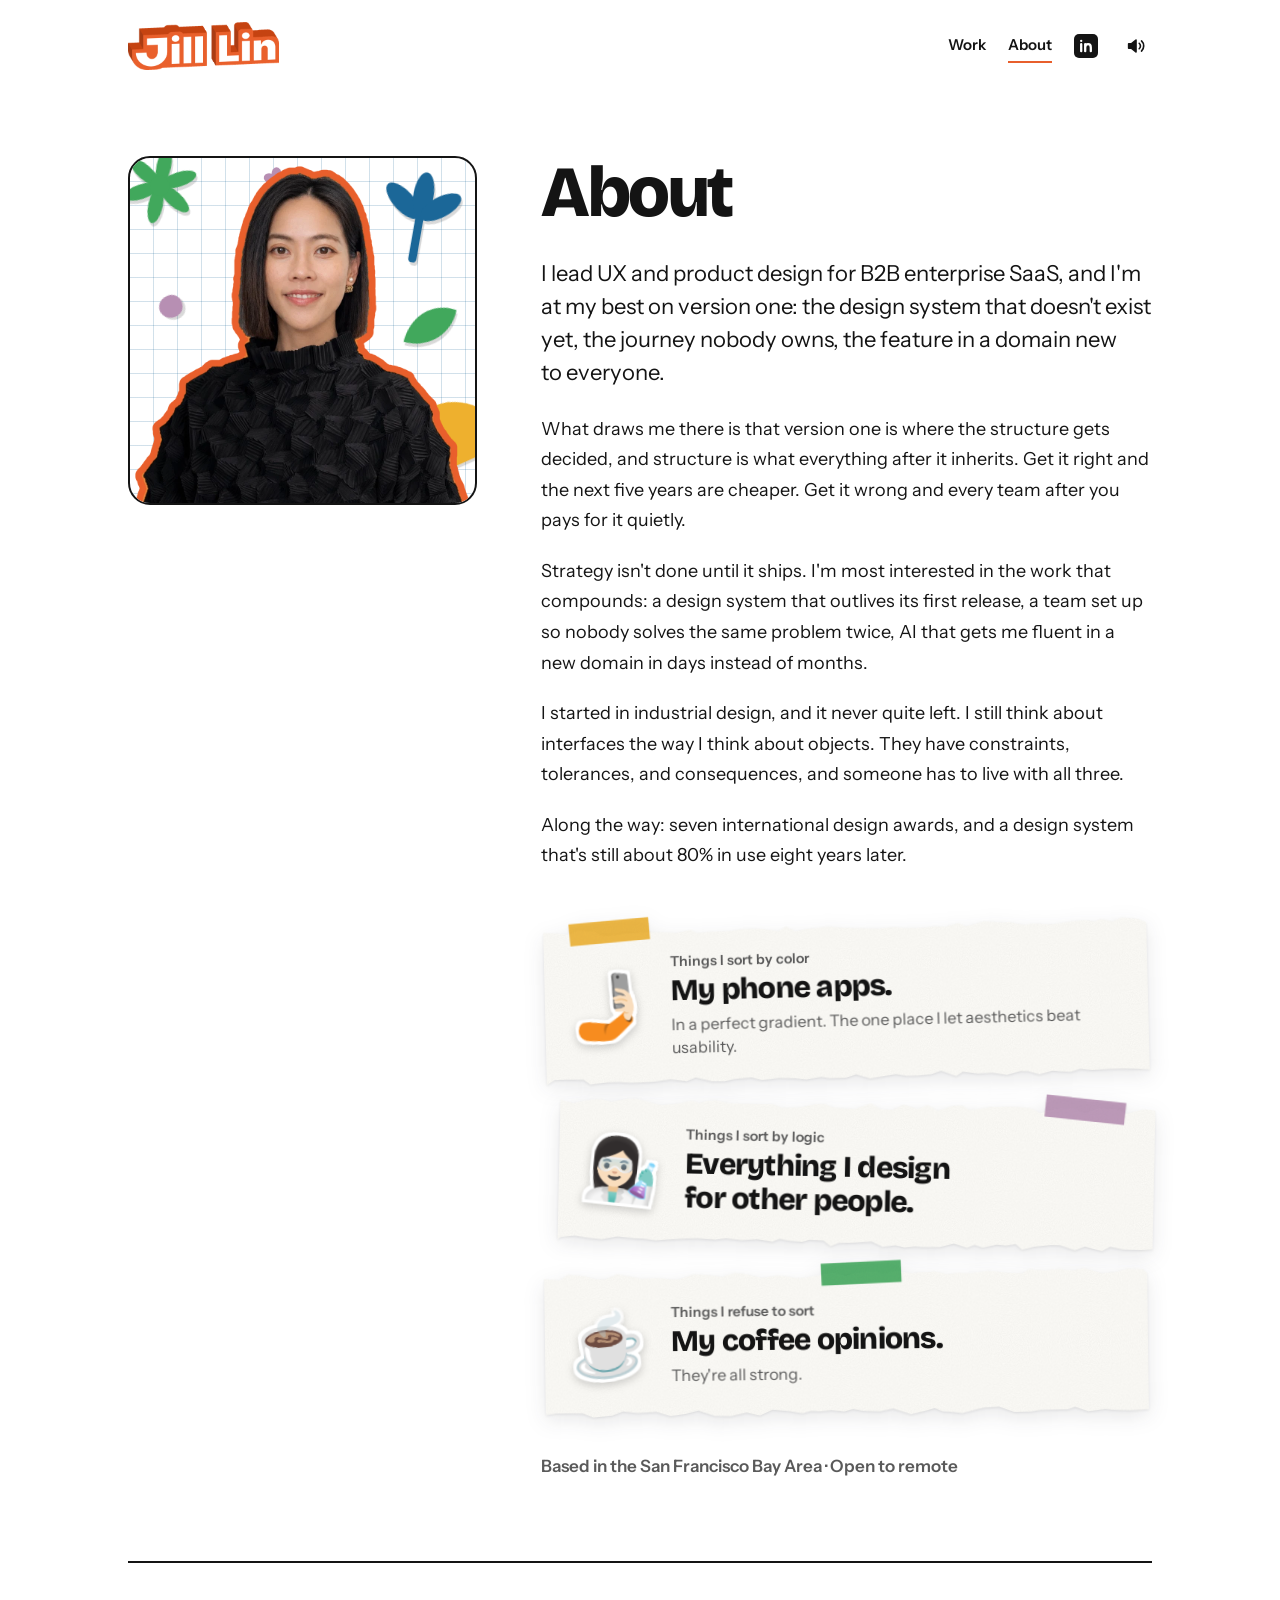
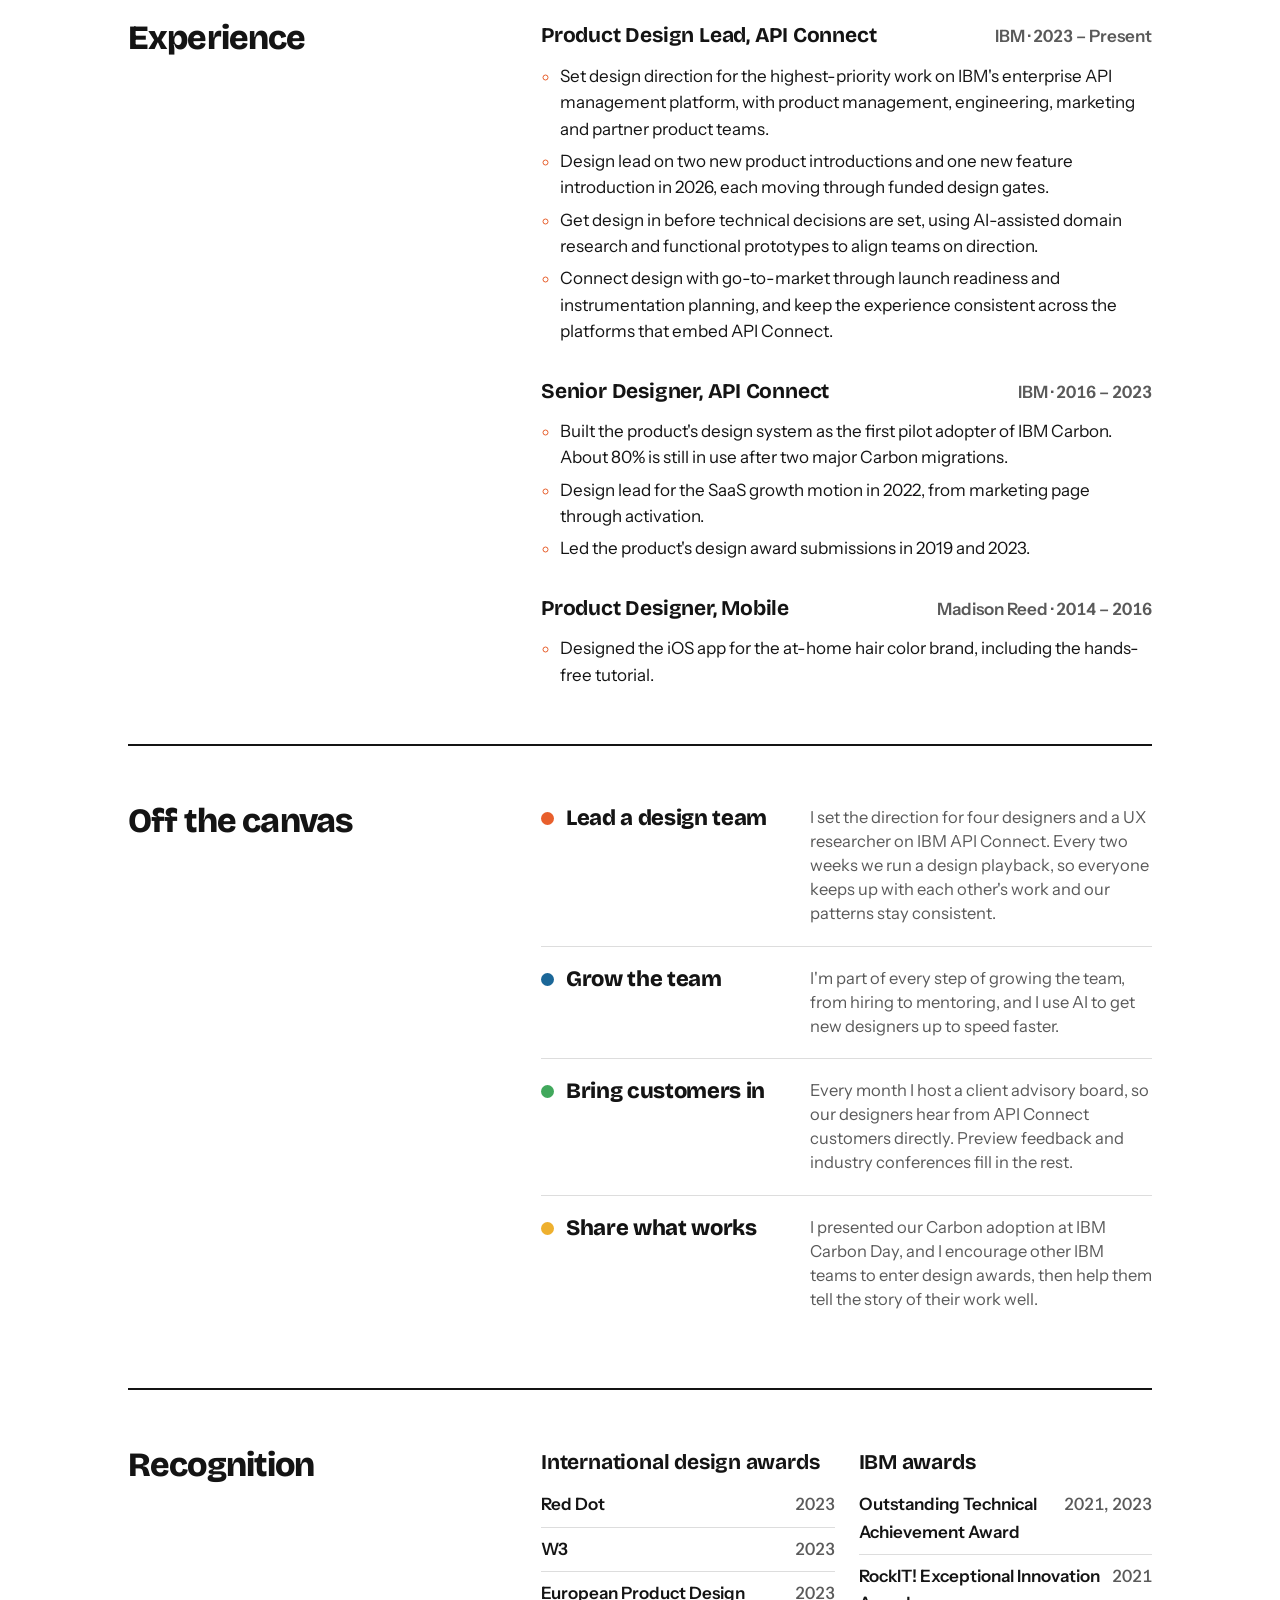
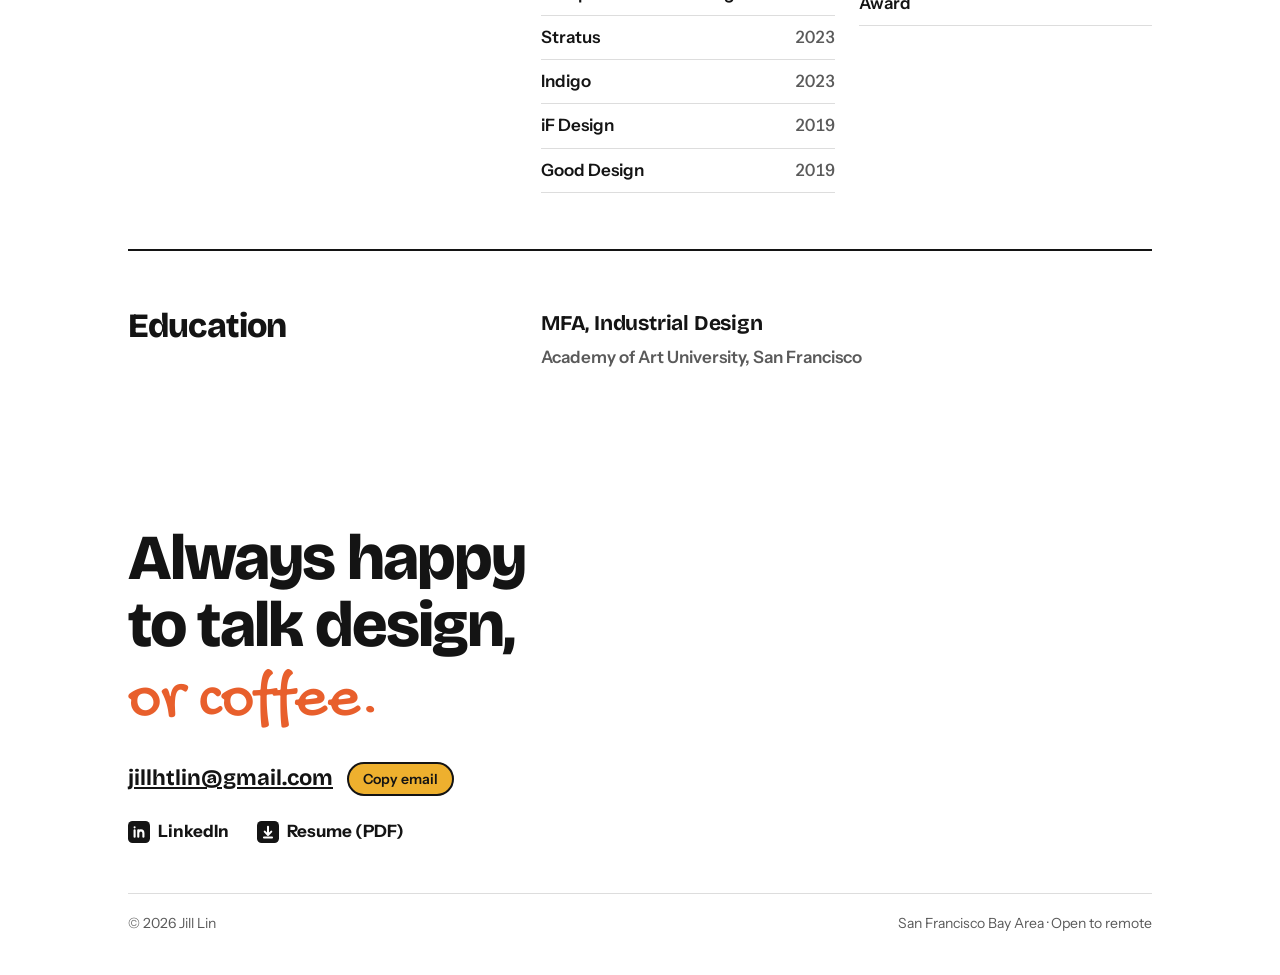
==== commit 2522162f: "Replace text logo with 3D Jill Lin mark in header Co-Authored-By: Claude Opus 5.5 <noreply@anthropic" ====
--- a/about.html
+++ b/about.html
@@ -1 +1 @@
-<!doctype html><html lang="en"><head><meta charset="utf-8"><meta name="viewport" content="width=device-width, initial-scale=1, viewport-fit=cover"><title>About · Jill Lin</title><meta name="description" content="I lead UX and product design for B2B enterprise SaaS, and I&#x27;m at my best on version one: the design system that doesn&#x27;t exist yet, the journey nobody owns, the feature in a domain new to everyone."><link rel="canonical" href="https://byjill.me/about"><meta property="og:type" content="website"><meta property="og:site_name" content="Jill Lin"><meta property="og:title" content="About · Jill Lin"><meta property="og:description" content="I lead UX and product design for B2B enterprise SaaS, and I&#x27;m at my best on version one: the design system that doesn&#x27;t exist yet, the journey nobody owns, the feature in a domain new to everyone."><meta property="og:url" content="https://byjill.me/about"><meta property="og:image" content="https://byjill.me/assets/og.png"><meta property="og:image:width" content="1200"><meta property="og:image:height" content="630"><meta name="twitter:card" content="summary_large_image"><link rel="icon" href="assets/favicon-32.png" sizes="32x32" type="image/png"><link rel="icon" href="assets/favicon-48.png" sizes="48x48" type="image/png"><link rel="apple-touch-icon" href="assets/apple-touch-icon.png"><meta name="theme-color" content="#FFFFFF"><link rel="preconnect" href="https://fonts.googleapis.com"><link rel="preconnect" href="https://fonts.gstatic.com" crossorigin><link rel="stylesheet" href="https://fonts.googleapis.com/css2?family=Bricolage+Grotesque:opsz,wght@12..96,600;12..96,700;12..96,800&family=Gochi+Hand&family=IBM+Plex+Mono:wght@500&family=IBM+Plex+Sans:wght@300;400;600&family=Instrument+Sans:ital,wght@0,400;0,600;0,700;1,400&display=swap"><link rel="stylesheet" href="assets/style.css"></head><body><div class="page " data-hl="a" style="--c:var(--pink);--on-c:var(--deep);--qc:#B85C17"><a class="skip" href="#main">Skip to content</a><header class="site-head"><div class="wrap"><a class="logo" href="index.html">Jill Lin</a><nav class="nav" aria-label="Main"><a href="index.html#work">Work</a><a href="about.html" aria-current="page">About</a><a class="li" href="https://www.linkedin.com/in/jillhtlin" target="_blank" rel="noopener" aria-label="LinkedIn" title="LinkedIn"><svg class="li-ic" viewBox="0 0 24 24" aria-hidden="true"><rect width="24" height="24" rx="5" fill="currentColor"/><path d="M7.2 10.2v7M7.2 6.8v.1M11.2 17.2v-7M11.2 13.4c0-2.1 1.3-3.2 2.9-3.2s2.7 1.1 2.7 3.2v3.8" fill="none" stroke="var(--paper)" stroke-width="2.3" stroke-linecap="round"/></svg></a><button class="sound-toggle" type="button" aria-pressed="false" aria-label="Turn sound on" title="Sound off" hidden><svg viewBox="0 0 24 24" aria-hidden="true"><path class="spk" d="M4 9.5h3.2L12 5.5v13l-4.8-4H4z"/><path class="wave" d="M15.5 9a4 4 0 0 1 0 6M18 6.5a7.5 7.5 0 0 1 0 11"/><path class="mute" d="M16 9.5l5 5M21 9.5l-5 5"/></svg></button></nav></div></header><main id="main"><div class="wrap"><div class="about-grid"><div class="photo"><div class="photo-card"><svg class="shape ph-0" viewBox="0 0 120 120" aria-hidden="true"><ellipse cx="60" cy="30" rx="11" ry="28" fill="var(--mint)" transform="rotate(0 60 60)"/><ellipse cx="60" cy="30" rx="11" ry="28" fill="var(--mint)" transform="rotate(60 60 60)"/><ellipse cx="60" cy="30" rx="11" ry="28" fill="var(--mint)" transform="rotate(120 60 60)"/><ellipse cx="60" cy="30" rx="11" ry="28" fill="var(--mint)" transform="rotate(180 60 60)"/><ellipse cx="60" cy="30" rx="11" ry="28" fill="var(--mint)" transform="rotate(240 60 60)"/><ellipse cx="60" cy="30" rx="11" ry="28" fill="var(--mint)" transform="rotate(300 60 60)"/><circle cx="60" cy="60" r="15" fill="var(--mint)"/></svg><svg class="shape ph-1" viewBox="0 0 120 150" aria-hidden="true"><path d="M60 144 V74" fill="none" stroke="var(--cobalt)" stroke-width="13" stroke-linecap="round"/><ellipse cx="60" cy="42" rx="16" ry="36" fill="var(--cobalt)" transform="rotate(-52 60 80)"/><ellipse cx="60" cy="42" rx="16" ry="36" fill="var(--cobalt)" transform="rotate(0 60 80)"/><ellipse cx="60" cy="42" rx="16" ry="36" fill="var(--cobalt)" transform="rotate(52 60 80)"/></svg><svg class="shape ph-2" viewBox="0 0 60 54" aria-hidden="true"><path d="M10 30 C8 12 26 2 40 6 C56 10 60 30 50 42 C38 54 14 50 10 30 Z" fill="var(--blush)"/></svg><svg class="shape ph-3" viewBox="0 0 100 110" aria-hidden="true"><path d="M8 104 C4 50 40 6 92 8 C98 58 62 102 8 104 Z" fill="var(--orange)"/></svg><svg class="shape ph-4" viewBox="0 0 120 70" aria-hidden="true"><path d="M6 66 C2 66 2 60 3 54 C10 24 32 4 60 4 C88 4 110 24 117 54 C118 60 118 66 114 66 Z" fill="var(--yellow)"/></svg><svg class="shape ph-5" viewBox="0 0 120 120" aria-hidden="true"><ellipse cx="60" cy="33" rx="19" ry="24" fill="var(--blush)" transform="rotate(0 60 60)"/><ellipse cx="60" cy="33" rx="19" ry="24" fill="var(--blush)" transform="rotate(72 60 60)"/><ellipse cx="60" cy="33" rx="19" ry="24" fill="var(--blush)" transform="rotate(144 60 60)"/><ellipse cx="60" cy="33" rx="19" ry="24" fill="var(--blush)" transform="rotate(216 60 60)"/><ellipse cx="60" cy="33" rx="19" ry="24" fill="var(--blush)" transform="rotate(288 60 60)"/><circle cx="60" cy="60" r="22" fill="var(--blush)"/></svg><picture><source media="(max-width: 820px)" srcset="assets/img/about-cutout-sq.webp" width="1000" height="1000"><img src="assets/img/about-cutout.webp" alt="Portrait of Jill Lin" width="1000" height="1250"></picture></div></div><div><h1>About</h1><div class="prose"><p>I lead UX and product design for B2B enterprise SaaS, and I&#x27;m at my best on version one: the design system that doesn&#x27;t exist yet, the journey nobody owns, the feature in a domain new to everyone.</p><p>What draws me there is that version one is where the structure gets decided, and structure is what everything after it inherits. Get it right and the next five years are cheaper. Get it wrong and every team after you pays for it quietly.</p><p>Strategy isn&#x27;t done until it ships. I&#x27;m most interested in the work that compounds: a design system that outlives its first release, a team set up so nobody solves the same problem twice, AI that gets me fluent in a new domain in days instead of months.</p><p>I started in industrial design, and it never quite left. I still think about interfaces the way I think about objects. They have constraints, tolerances, and consequences, and someone has to live with all three.</p><p>Along the way: seven international design awards, and a design system that&#x27;s still about 80% in use eight years later.</p></div><div class="sorts"><div class="sort"><div class="sort-paper" style="clip-path:polygon(0.0% 1.5px, 2.2% 2.4px, 4.5% 4.0px, 5.7% 0.1px, 8.5% 1.7px, 10.0% 6.4px, 12.1% 5.4px, 14.1% 4.1px, 15.5% 4.1px, 18.3% 3.3px, 20.9% 4.3px, 22.1% 4.9px, 24.4% 1.9px, 25.5% 5.5px, 27.6% 4.6px, 30.4% 4.6px, 33.3% 2.5px, 36.0% 2.8px, 39.0% 5.6px, 40.3% 0.9px, 41.8% 6.2px, 43.8% 4.0px, 45.5% 3.2px, 47.3% 2.2px, 49.6% 3.7px, 52.5% 4.4px, 55.4% 5.5px, 58.5% 4.3px, 59.9% 5.5px, 62.9% 5.8px, 65.1% 4.6px, 66.7% 5.3px, 68.9% 1.8px, 70.1% 5.5px, 73.2% 0.6px, 75.9% 2.6px, 77.3% 1.9px, 79.9% 5.6px, 81.1% 3.9px, 82.3% 4.6px, 84.0% 5.6px, 87.1% 3.2px, 90.1% 2.0px, 91.4% 3.8px, 92.5% 1.3px, 94.5% 3.9px, 95.9% 0.3px, 98.7% 2.0px, 100% 5.7px, 100.0% calc(100% - 2.4px), 98.0% calc(100% - 3.3px), 95.6% calc(100% - 3.8px), 93.4% calc(100% - 4.0px), 90.4% calc(100% - 3.2px), 88.5% calc(100% - 4.6px), 86.9% calc(100% - 1.9px), 83.9% calc(100% - 3.3px), 81.7% calc(100% - 0.1px), 79.8% calc(100% - 3.7px), 78.6% calc(100% - 3.9px), 76.3% calc(100% - 0.4px), 73.9% calc(100% - 3.0px), 71.5% calc(100% - 2.3px), 69.0% calc(100% - 4.7px), 67.9% calc(100% - 0.4px), 65.4% calc(100% - 6.2px), 63.8% calc(100% - 2.9px), 61.5% calc(100% - 2.0px), 59.7% calc(100% - 2.0px), 57.9% calc(100% - 3.8px), 56.2% calc(100% - 2.4px), 53.6% calc(100% - 0.2px), 51.3% calc(100% - 4.7px), 49.6% calc(100% - 1.4px), 46.9% calc(100% - 1.5px), 45.5% calc(100% - 2.8px), 43.0% calc(100% - 0.7px), 41.2% calc(100% - 2.1px), 38.5% calc(100% - 2.8px), 35.7% calc(100% - 1.1px), 33.9% calc(100% - 4.2px), 31.1% calc(100% - 2.9px), 29.5% calc(100% - 0.8px), 27.4% calc(100% - 1.2px), 24.7% calc(100% - 5.4px), 23.2% calc(100% - 1.8px), 20.5% calc(100% - 4.1px), 17.8% calc(100% - 2.2px), 16.5% calc(100% - 1.9px), 13.8% calc(100% - 1.7px), 12.0% calc(100% - 2.7px), 10.1% calc(100% - 2.6px), 7.2% calc(100% - 1.0px), 6.1% calc(100% - 6.0px), 3.2% calc(100% - 6.3px), 1.3% calc(100% - 6.1px), 0% calc(100% - 1.4px))"><span class="sort-emoji" aria-hidden="true">🤳🏻</span><div><small>Things I sort by color</small><b>My phone apps.</b><span>In a perfect gradient. The one place I let aesthetics beat usability.</span></div></div></div><div class="sort"><div class="sort-paper" style="clip-path:polygon(0.0% 2.9px, 2.2% 5.9px, 4.2% 3.3px, 6.5% 1.2px, 8.6% 4.0px, 11.3% 0.6px, 13.0% 0.6px, 15.7% 4.4px, 16.9% 6.3px, 19.9% 4.2px, 22.2% 1.0px, 23.3% 3.4px, 24.5% 1.2px, 26.1% 0.2px, 28.1% 2.8px, 30.9% 3.3px, 33.3% 3.2px, 35.7% 2.9px, 37.3% 6.4px, 40.4% 5.4px, 42.9% 2.0px, 44.5% 1.8px, 45.7% 4.9px, 47.6% 5.4px, 49.5% 6.1px, 52.2% 0.0px, 53.8% 5.8px, 55.8% 6.3px, 57.7% 0.5px, 60.0% 5.0px, 61.7% 0.6px, 63.4% 6.2px, 66.0% 0.8px, 67.6% 0.6px, 68.8% 5.1px, 70.3% 3.6px, 72.3% 1.2px, 74.8% 0.8px, 77.2% 0.7px, 79.1% 1.4px, 80.7% 6.2px, 83.4% 1.9px, 86.3% 1.3px, 88.2% 5.5px, 90.5% 0.6px, 93.6% 1.4px, 95.2% 4.9px, 97.0% 1.9px, 98.2% 0.6px, 100% 1.6px, 100.0% calc(100% - 3.8px), 98.2% calc(100% - 2.9px), 95.2% calc(100% - 3.1px), 92.9% calc(100% - 5.5px), 91.5% calc(100% - 1.0px), 88.6% calc(100% - 5.2px), 87.0% calc(100% - 1.2px), 84.4% calc(100% - 6.0px), 82.9% calc(100% - 6.1px), 80.1% calc(100% - 3.9px), 78.1% calc(100% - 0.7px), 77.0% calc(100% - 6.2px), 75.4% calc(100% - 4.5px), 73.8% calc(100% - 5.3px), 71.5% calc(100% - 1.9px), 70.1% calc(100% - 4.6px), 68.8% calc(100% - 1.5px), 66.6% calc(100% - 5.5px), 64.3% calc(100% - 1.8px), 61.4% calc(100% - 1.3px), 60.2% calc(100% - 1.7px), 58.3% calc(100% - 0.4px), 56.8% calc(100% - 2.4px), 54.6% calc(100% - 0.8px), 52.8% calc(100% - 5.7px), 49.7% calc(100% - 4.2px), 47.3% calc(100% - 3.7px), 45.9% calc(100% - 0.2px), 44.7% calc(100% - 5.8px), 42.3% calc(100% - 6.2px), 41.1% calc(100% - 4.1px), 39.1% calc(100% - 4.7px), 37.3% calc(100% - 6.4px), 36.1% calc(100% - 3.5px), 33.5% calc(100% - 5.8px), 31.0% calc(100% - 4.5px), 28.3% calc(100% - 5.9px), 26.5% calc(100% - 4.4px), 23.6% calc(100% - 5.6px), 21.7% calc(100% - 5.1px), 18.9% calc(100% - 3.7px), 16.5% calc(100% - 2.4px), 14.3% calc(100% - 3.9px), 13.0% calc(100% - 4.1px), 10.0% calc(100% - 5.6px), 7.4% calc(100% - 2.5px), 4.9% calc(100% - 3.7px), 2.9% calc(100% - 5.4px), 1.6% calc(100% - 4.8px), 0.5% calc(100% - 3.8px), 0% calc(100% - 1.5px))"><span class="sort-emoji" aria-hidden="true">👩🏻‍🔬</span><div><small>Things I sort by logic</small><b>Everything I design for other people.</b></div></div></div><div class="sort"><div class="sort-paper" style="clip-path:polygon(0.0% 4.2px, 2.5% 6.1px, 4.0% 0.4px, 6.7% 2.1px, 8.5% 5.2px, 10.0% 5.8px, 12.1% 0.5px, 15.0% 3.7px, 16.3% 5.4px, 18.9% 4.7px, 21.3% 6.4px, 22.4% 6.2px, 24.8% 1.6px, 27.1% 2.2px, 29.5% 4.5px, 31.6% 0.6px, 33.5% 1.9px, 36.1% 6.0px, 38.7% 3.4px, 40.2% 4.5px, 41.8% 6.4px, 43.2% 6.2px, 44.4% 5.0px, 46.1% 3.7px, 48.1% 2.0px, 50.0% 5.2px, 51.8% 2.3px, 54.5% 1.1px, 56.3% 3.3px, 58.4% 1.1px, 61.0% 3.1px, 62.3% 2.2px, 63.5% 2.2px, 64.8% 1.6px, 67.0% 4.4px, 68.7% 3.0px, 70.9% 3.7px, 73.7% 1.4px, 76.4% 3.5px, 79.3% 4.4px, 80.4% 0.4px, 83.0% 1.9px, 85.4% 0.6px, 87.6% 2.6px, 89.6% 0.0px, 92.5% 5.4px, 95.0% 4.0px, 96.6% 1.2px, 99.3% 2.1px, 100% 5.6px, 100.0% calc(100% - 2.2px), 96.9% calc(100% - 1.2px), 94.1% calc(100% - 1.9px), 92.8% calc(100% - 3.0px), 90.0% calc(100% - 0.7px), 87.8% calc(100% - 5.5px), 86.6% calc(100% - 3.1px), 84.9% calc(100% - 3.0px), 82.1% calc(100% - 2.8px), 80.4% calc(100% - 1.3px), 77.7% calc(100% - 1.0px), 75.2% calc(100% - 6.4px), 72.7% calc(100% - 5.8px), 71.4% calc(100% - 3.9px), 69.1% calc(100% - 0.5px), 67.1% calc(100% - 2.0px), 65.8% calc(100% - 2.6px), 64.5% calc(100% - 5.9px), 63.1% calc(100% - 3.5px), 60.6% calc(100% - 0.1px), 57.6% calc(100% - 5.9px), 55.4% calc(100% - 3.3px), 52.6% calc(100% - 3.9px), 51.0% calc(100% - 6.0px), 49.5% calc(100% - 3.6px), 47.4% calc(100% - 4.9px), 45.5% calc(100% - 4.1px), 44.0% calc(100% - 4.5px), 42.6% calc(100% - 2.2px), 40.5% calc(100% - 4.6px), 37.6% calc(100% - 6.2px), 35.5% calc(100% - 0.4px), 33.3% calc(100% - 3.7px), 30.7% calc(100% - 0.3px), 28.0% calc(100% - 0.8px), 25.3% calc(100% - 6.3px), 23.1% calc(100% - 2.9px), 20.7% calc(100% - 0.9px), 18.3% calc(100% - 5.4px), 15.3% calc(100% - 4.5px), 12.8% calc(100% - 6.2px), 11.0% calc(100% - 2.2px), 7.9% calc(100% - 0.4px), 6.1% calc(100% - 4.8px), 3.2% calc(100% - 5.1px), 1.7% calc(100% - 5.1px), 0.1% calc(100% - 3.4px), 0% calc(100% - 6.3px))"><span class="sort-emoji" aria-hidden="true">☕</span><div><small>Things I refuse to sort</small><b>My coffee opinions.</b><span>They&#x27;re all strong.</span></div></div></div></div><p class="loc">Based in the San Francisco Bay Area · Open to remote</p></div></div><section class="cv"><h2>Experience</h2><ol class="jobs"><li class="job"><div class="job-head"><h3>Product Design Lead, API Connect</h3><span class="job-meta">IBM · 2023 – Present</span></div><ul><li>Set design direction for the highest-priority work on IBM&#x27;s enterprise API management platform, with product management, engineering, marketing and partner product teams.</li><li>Design lead on two new product introductions and one new feature introduction in 2026, each moving through funded design gates.</li><li>Get design in before technical decisions are set, using AI-assisted domain research and functional prototypes to align teams on direction.</li><li>Connect design with go-to-market through launch readiness and instrumentation planning, and keep the experience consistent across the platforms that embed API Connect.</li></ul></li><li class="job"><div class="job-head"><h3>Senior Designer, API Connect</h3><span class="job-meta">IBM · 2016 – 2023</span></div><ul><li>Built the product&#x27;s design system as the first pilot adopter of IBM Carbon. About 80% is still in use after two major Carbon migrations.</li><li>Design lead for the SaaS growth motion in 2022, from marketing page through activation.</li><li>Led the product&#x27;s design award submissions in 2019 and 2023.</li></ul></li><li class="job"><div class="job-head"><h3>Product Designer, Mobile</h3><span class="job-meta">Madison Reed · 2014 – 2016</span></div><ul><li>Designed the iOS app for the at-home hair color brand, including the hands-free tutorial.</li></ul></li></ol></section><section class="cv"><h2>Off the canvas</h2><div class="hls"><div class="hl"><b>Lead a design team</b><span>I set the direction for four designers and a UX researcher on IBM API Connect. Every two weeks we run a design playback, so everyone keeps up with each other&#x27;s work and our patterns stay consistent.</span></div><div class="hl"><b>Grow the team</b><span>I&#x27;m part of every step of growing the team, from hiring to mentoring, and I use AI to get new designers up to speed faster.</span></div><div class="hl"><b>Bring customers in</b><span>Every month I host a client advisory board, so our designers hear from API Connect customers directly. Preview feedback and industry conferences fill in the rest.</span></div><div class="hl"><b>Share what works</b><span>I presented our Carbon adoption at IBM Carbon Day, and I encourage other IBM teams to enter design awards, then help them tell the story of their work well.</span></div></div></section><section class="cv"><h2>Recognition</h2><div class="awd"><div><h3>International design awards</h3><ul><li><span>Red Dot</span><span class="yr">2023</span></li><li><span>W3</span><span class="yr">2023</span></li><li><span>European Product Design</span><span class="yr">2023</span></li><li><span>Stratus</span><span class="yr">2023</span></li><li><span>Indigo</span><span class="yr">2023</span></li><li><span>iF Design</span><span class="yr">2019</span></li><li><span>Good Design</span><span class="yr">2019</span></li></ul></div><div><h3>IBM awards</h3><ul><li><span>Outstanding Technical Achievement Award</span><span class="yr">2021, 2023</span></li><li><span>RockIT! Exceptional Innovation Award</span><span class="yr">2021</span></li></ul></div></div></section><section class="cv"><h2>Education</h2><div class="edu"><h3>MFA, Industrial Design</h3><span class="job-meta">Academy of Art University, San Francisco</span></div></section></div></main><footer class="site-foot" id="contact"><div class="wrap"><p class="big">Always happy to talk design, <span class="hand">or coffee.</span></p><div class="contact"><a class="email" href="mailto:jillhtlin@gmail.com">jillhtlin@gmail.com</a><button class="copy" type="button" data-copy="jillhtlin@gmail.com">Copy email</button></div><div class="foot-links"><a class="li" href="https://www.linkedin.com/in/jillhtlin" target="_blank" rel="noopener"><svg class="li-ic" viewBox="0 0 24 24" aria-hidden="true"><rect width="24" height="24" rx="5" fill="currentColor"/><path d="M7.2 10.2v7M7.2 6.8v.1M11.2 17.2v-7M11.2 13.4c0-2.1 1.3-3.2 2.9-3.2s2.7 1.1 2.7 3.2v3.8" fill="none" stroke="var(--paper)" stroke-width="2.3" stroke-linecap="round"/></svg>LinkedIn</a><a class="li" href="assets/Jill-Lin-Resume.pdf" download="Jill-Lin-Resume.pdf"><svg class="li-ic" viewBox="0 0 24 24" aria-hidden="true"><rect width="24" height="24" rx="5" fill="currentColor"/><path d="M12 6.4v8.4M8.4 11.6l3.6 3.6 3.6-3.6M7.6 18h8.8" fill="none" stroke="var(--paper)" stroke-width="2.2" stroke-linecap="round" stroke-linejoin="round"/></svg>Resume (PDF)</a></div><div class="fine"><span>© 2026 Jill Lin</span><span>San Francisco Bay Area · Open to remote</span></div></div></footer><script>document.querySelectorAll("[data-copy]").forEach(function(b){b.addEventListener("click",function(){var t=b.getAttribute("data-copy"),done=function(){b.textContent="Copied";setTimeout(function(){b.textContent="Copy email"},1600)};try{navigator.clipboard.writeText(t).then(done,function(){sel()})}catch(e){sel()}function sel(){var r=document.createRange(),e=document.querySelector(".email");r.selectNodeContents(e);var s=getSelection();s.removeAllRanges();s.addRange(r);b.textContent="Selected"}})});</script></div><script>(function(){if(location.hash)return;var n=(performance.getEntriesByType&&performance.getEntriesByType("navigation")[0])||{};if(n.type==="back_forward")return;function up(){window.scrollTo(0,0);try{document.documentElement.scrollIntoView({block:"start"})}catch(e){}}up();document.addEventListener("DOMContentLoaded",up);window.addEventListener("load",function(){up();setTimeout(up,80)})})();</script><script src="assets/sound.js" defer></script></body></html>+<!doctype html><html lang="en"><head><meta charset="utf-8"><meta name="viewport" content="width=device-width, initial-scale=1, viewport-fit=cover"><title>About · Jill Lin</title><meta name="description" content="I lead UX and product design for B2B enterprise SaaS, and I&#x27;m at my best on version one: the design system that doesn&#x27;t exist yet, the journey nobody owns, the feature in a domain new to everyone."><link rel="canonical" href="https://byjill.me/about"><meta property="og:type" content="website"><meta property="og:site_name" content="Jill Lin"><meta property="og:title" content="About · Jill Lin"><meta property="og:description" content="I lead UX and product design for B2B enterprise SaaS, and I&#x27;m at my best on version one: the design system that doesn&#x27;t exist yet, the journey nobody owns, the feature in a domain new to everyone."><meta property="og:url" content="https://byjill.me/about"><meta property="og:image" content="https://byjill.me/assets/og.png"><meta property="og:image:width" content="1200"><meta property="og:image:height" content="630"><meta name="twitter:card" content="summary_large_image"><link rel="icon" href="assets/favicon-32.png" sizes="32x32" type="image/png"><link rel="icon" href="assets/favicon-48.png" sizes="48x48" type="image/png"><link rel="apple-touch-icon" href="assets/apple-touch-icon.png"><meta name="theme-color" content="#FFFFFF"><link rel="preconnect" href="https://fonts.googleapis.com"><link rel="preconnect" href="https://fonts.gstatic.com" crossorigin><link rel="stylesheet" href="https://fonts.googleapis.com/css2?family=Bricolage+Grotesque:opsz,wght@12..96,600;12..96,700;12..96,800&family=Gochi+Hand&family=IBM+Plex+Mono:wght@500&family=IBM+Plex+Sans:wght@300;400;600&family=Instrument+Sans:ital,wght@0,400;0,600;0,700;1,400&display=swap"><link rel="stylesheet" href="assets/style.css"></head><body><div class="page " data-hl="a" style="--c:var(--pink);--on-c:var(--deep);--qc:#B85C17"><a class="skip" href="#main">Skip to content</a><header class="site-head"><div class="wrap"><a class="logo" href="index.html"><img src="assets/logo.png" alt="Jill Lin" width="151" height="48"></a><nav class="nav" aria-label="Main"><a href="index.html#work">Work</a><a href="about.html" aria-current="page">About</a><a class="li" href="https://www.linkedin.com/in/jillhtlin" target="_blank" rel="noopener" aria-label="LinkedIn" title="LinkedIn"><svg class="li-ic" viewBox="0 0 24 24" aria-hidden="true"><rect width="24" height="24" rx="5" fill="currentColor"/><path d="M7.2 10.2v7M7.2 6.8v.1M11.2 17.2v-7M11.2 13.4c0-2.1 1.3-3.2 2.9-3.2s2.7 1.1 2.7 3.2v3.8" fill="none" stroke="var(--paper)" stroke-width="2.3" stroke-linecap="round"/></svg></a><button class="sound-toggle" type="button" aria-pressed="false" aria-label="Turn sound on" title="Sound off" hidden><svg viewBox="0 0 24 24" aria-hidden="true"><path class="spk" d="M4 9.5h3.2L12 5.5v13l-4.8-4H4z"/><path class="wave" d="M15.5 9a4 4 0 0 1 0 6M18 6.5a7.5 7.5 0 0 1 0 11"/><path class="mute" d="M16 9.5l5 5M21 9.5l-5 5"/></svg></button></nav></div></header><main id="main"><div class="wrap"><div class="about-grid"><div class="photo"><div class="photo-card"><svg class="shape ph-0" viewBox="0 0 120 120" aria-hidden="true"><ellipse cx="60" cy="30" rx="11" ry="28" fill="var(--mint)" transform="rotate(0 60 60)"/><ellipse cx="60" cy="30" rx="11" ry="28" fill="var(--mint)" transform="rotate(60 60 60)"/><ellipse cx="60" cy="30" rx="11" ry="28" fill="var(--mint)" transform="rotate(120 60 60)"/><ellipse cx="60" cy="30" rx="11" ry="28" fill="var(--mint)" transform="rotate(180 60 60)"/><ellipse cx="60" cy="30" rx="11" ry="28" fill="var(--mint)" transform="rotate(240 60 60)"/><ellipse cx="60" cy="30" rx="11" ry="28" fill="var(--mint)" transform="rotate(300 60 60)"/><circle cx="60" cy="60" r="15" fill="var(--mint)"/></svg><svg class="shape ph-1" viewBox="0 0 120 150" aria-hidden="true"><path d="M60 144 V74" fill="none" stroke="var(--cobalt)" stroke-width="13" stroke-linecap="round"/><ellipse cx="60" cy="42" rx="16" ry="36" fill="var(--cobalt)" transform="rotate(-52 60 80)"/><ellipse cx="60" cy="42" rx="16" ry="36" fill="var(--cobalt)" transform="rotate(0 60 80)"/><ellipse cx="60" cy="42" rx="16" ry="36" fill="var(--cobalt)" transform="rotate(52 60 80)"/></svg><svg class="shape ph-2" viewBox="0 0 60 54" aria-hidden="true"><path d="M10 30 C8 12 26 2 40 6 C56 10 60 30 50 42 C38 54 14 50 10 30 Z" fill="var(--blush)"/></svg><svg class="shape ph-3" viewBox="0 0 100 110" aria-hidden="true"><path d="M8 104 C4 50 40 6 92 8 C98 58 62 102 8 104 Z" fill="var(--orange)"/></svg><svg class="shape ph-4" viewBox="0 0 120 70" aria-hidden="true"><path d="M6 66 C2 66 2 60 3 54 C10 24 32 4 60 4 C88 4 110 24 117 54 C118 60 118 66 114 66 Z" fill="var(--yellow)"/></svg><svg class="shape ph-5" viewBox="0 0 120 120" aria-hidden="true"><ellipse cx="60" cy="33" rx="19" ry="24" fill="var(--blush)" transform="rotate(0 60 60)"/><ellipse cx="60" cy="33" rx="19" ry="24" fill="var(--blush)" transform="rotate(72 60 60)"/><ellipse cx="60" cy="33" rx="19" ry="24" fill="var(--blush)" transform="rotate(144 60 60)"/><ellipse cx="60" cy="33" rx="19" ry="24" fill="var(--blush)" transform="rotate(216 60 60)"/><ellipse cx="60" cy="33" rx="19" ry="24" fill="var(--blush)" transform="rotate(288 60 60)"/><circle cx="60" cy="60" r="22" fill="var(--blush)"/></svg><picture><source media="(max-width: 820px)" srcset="assets/img/about-cutout-sq.webp" width="1000" height="1000"><img src="assets/img/about-cutout.webp" alt="Portrait of Jill Lin" width="1000" height="1250"></picture></div></div><div><h1>About</h1><div class="prose"><p>I lead UX and product design for B2B enterprise SaaS, and I&#x27;m at my best on version one: the design system that doesn&#x27;t exist yet, the journey nobody owns, the feature in a domain new to everyone.</p><p>What draws me there is that version one is where the structure gets decided, and structure is what everything after it inherits. Get it right and the next five years are cheaper. Get it wrong and every team after you pays for it quietly.</p><p>Strategy isn&#x27;t done until it ships. I&#x27;m most interested in the work that compounds: a design system that outlives its first release, a team set up so nobody solves the same problem twice, AI that gets me fluent in a new domain in days instead of months.</p><p>I started in industrial design, and it never quite left. I still think about interfaces the way I think about objects. They have constraints, tolerances, and consequences, and someone has to live with all three.</p><p>Along the way: seven international design awards, and a design system that&#x27;s still about 80% in use eight years later.</p></div><div class="sorts"><div class="sort"><div class="sort-paper" style="clip-path:polygon(0.0% 1.5px, 2.2% 2.4px, 4.5% 4.0px, 5.7% 0.1px, 8.5% 1.7px, 10.0% 6.4px, 12.1% 5.4px, 14.1% 4.1px, 15.5% 4.1px, 18.3% 3.3px, 20.9% 4.3px, 22.1% 4.9px, 24.4% 1.9px, 25.5% 5.5px, 27.6% 4.6px, 30.4% 4.6px, 33.3% 2.5px, 36.0% 2.8px, 39.0% 5.6px, 40.3% 0.9px, 41.8% 6.2px, 43.8% 4.0px, 45.5% 3.2px, 47.3% 2.2px, 49.6% 3.7px, 52.5% 4.4px, 55.4% 5.5px, 58.5% 4.3px, 59.9% 5.5px, 62.9% 5.8px, 65.1% 4.6px, 66.7% 5.3px, 68.9% 1.8px, 70.1% 5.5px, 73.2% 0.6px, 75.9% 2.6px, 77.3% 1.9px, 79.9% 5.6px, 81.1% 3.9px, 82.3% 4.6px, 84.0% 5.6px, 87.1% 3.2px, 90.1% 2.0px, 91.4% 3.8px, 92.5% 1.3px, 94.5% 3.9px, 95.9% 0.3px, 98.7% 2.0px, 100% 5.7px, 100.0% calc(100% - 2.4px), 98.0% calc(100% - 3.3px), 95.6% calc(100% - 3.8px), 93.4% calc(100% - 4.0px), 90.4% calc(100% - 3.2px), 88.5% calc(100% - 4.6px), 86.9% calc(100% - 1.9px), 83.9% calc(100% - 3.3px), 81.7% calc(100% - 0.1px), 79.8% calc(100% - 3.7px), 78.6% calc(100% - 3.9px), 76.3% calc(100% - 0.4px), 73.9% calc(100% - 3.0px), 71.5% calc(100% - 2.3px), 69.0% calc(100% - 4.7px), 67.9% calc(100% - 0.4px), 65.4% calc(100% - 6.2px), 63.8% calc(100% - 2.9px), 61.5% calc(100% - 2.0px), 59.7% calc(100% - 2.0px), 57.9% calc(100% - 3.8px), 56.2% calc(100% - 2.4px), 53.6% calc(100% - 0.2px), 51.3% calc(100% - 4.7px), 49.6% calc(100% - 1.4px), 46.9% calc(100% - 1.5px), 45.5% calc(100% - 2.8px), 43.0% calc(100% - 0.7px), 41.2% calc(100% - 2.1px), 38.5% calc(100% - 2.8px), 35.7% calc(100% - 1.1px), 33.9% calc(100% - 4.2px), 31.1% calc(100% - 2.9px), 29.5% calc(100% - 0.8px), 27.4% calc(100% - 1.2px), 24.7% calc(100% - 5.4px), 23.2% calc(100% - 1.8px), 20.5% calc(100% - 4.1px), 17.8% calc(100% - 2.2px), 16.5% calc(100% - 1.9px), 13.8% calc(100% - 1.7px), 12.0% calc(100% - 2.7px), 10.1% calc(100% - 2.6px), 7.2% calc(100% - 1.0px), 6.1% calc(100% - 6.0px), 3.2% calc(100% - 6.3px), 1.3% calc(100% - 6.1px), 0% calc(100% - 1.4px))"><span class="sort-emoji" aria-hidden="true">🤳🏻</span><div><small>Things I sort by color</small><b>My phone apps.</b><span>In a perfect gradient. The one place I let aesthetics beat usability.</span></div></div></div><div class="sort"><div class="sort-paper" style="clip-path:polygon(0.0% 2.9px, 2.2% 5.9px, 4.2% 3.3px, 6.5% 1.2px, 8.6% 4.0px, 11.3% 0.6px, 13.0% 0.6px, 15.7% 4.4px, 16.9% 6.3px, 19.9% 4.2px, 22.2% 1.0px, 23.3% 3.4px, 24.5% 1.2px, 26.1% 0.2px, 28.1% 2.8px, 30.9% 3.3px, 33.3% 3.2px, 35.7% 2.9px, 37.3% 6.4px, 40.4% 5.4px, 42.9% 2.0px, 44.5% 1.8px, 45.7% 4.9px, 47.6% 5.4px, 49.5% 6.1px, 52.2% 0.0px, 53.8% 5.8px, 55.8% 6.3px, 57.7% 0.5px, 60.0% 5.0px, 61.7% 0.6px, 63.4% 6.2px, 66.0% 0.8px, 67.6% 0.6px, 68.8% 5.1px, 70.3% 3.6px, 72.3% 1.2px, 74.8% 0.8px, 77.2% 0.7px, 79.1% 1.4px, 80.7% 6.2px, 83.4% 1.9px, 86.3% 1.3px, 88.2% 5.5px, 90.5% 0.6px, 93.6% 1.4px, 95.2% 4.9px, 97.0% 1.9px, 98.2% 0.6px, 100% 1.6px, 100.0% calc(100% - 3.8px), 98.2% calc(100% - 2.9px), 95.2% calc(100% - 3.1px), 92.9% calc(100% - 5.5px), 91.5% calc(100% - 1.0px), 88.6% calc(100% - 5.2px), 87.0% calc(100% - 1.2px), 84.4% calc(100% - 6.0px), 82.9% calc(100% - 6.1px), 80.1% calc(100% - 3.9px), 78.1% calc(100% - 0.7px), 77.0% calc(100% - 6.2px), 75.4% calc(100% - 4.5px), 73.8% calc(100% - 5.3px), 71.5% calc(100% - 1.9px), 70.1% calc(100% - 4.6px), 68.8% calc(100% - 1.5px), 66.6% calc(100% - 5.5px), 64.3% calc(100% - 1.8px), 61.4% calc(100% - 1.3px), 60.2% calc(100% - 1.7px), 58.3% calc(100% - 0.4px), 56.8% calc(100% - 2.4px), 54.6% calc(100% - 0.8px), 52.8% calc(100% - 5.7px), 49.7% calc(100% - 4.2px), 47.3% calc(100% - 3.7px), 45.9% calc(100% - 0.2px), 44.7% calc(100% - 5.8px), 42.3% calc(100% - 6.2px), 41.1% calc(100% - 4.1px), 39.1% calc(100% - 4.7px), 37.3% calc(100% - 6.4px), 36.1% calc(100% - 3.5px), 33.5% calc(100% - 5.8px), 31.0% calc(100% - 4.5px), 28.3% calc(100% - 5.9px), 26.5% calc(100% - 4.4px), 23.6% calc(100% - 5.6px), 21.7% calc(100% - 5.1px), 18.9% calc(100% - 3.7px), 16.5% calc(100% - 2.4px), 14.3% calc(100% - 3.9px), 13.0% calc(100% - 4.1px), 10.0% calc(100% - 5.6px), 7.4% calc(100% - 2.5px), 4.9% calc(100% - 3.7px), 2.9% calc(100% - 5.4px), 1.6% calc(100% - 4.8px), 0.5% calc(100% - 3.8px), 0% calc(100% - 1.5px))"><span class="sort-emoji" aria-hidden="true">👩🏻‍🔬</span><div><small>Things I sort by logic</small><b>Everything I design for other people.</b></div></div></div><div class="sort"><div class="sort-paper" style="clip-path:polygon(0.0% 4.2px, 2.5% 6.1px, 4.0% 0.4px, 6.7% 2.1px, 8.5% 5.2px, 10.0% 5.8px, 12.1% 0.5px, 15.0% 3.7px, 16.3% 5.4px, 18.9% 4.7px, 21.3% 6.4px, 22.4% 6.2px, 24.8% 1.6px, 27.1% 2.2px, 29.5% 4.5px, 31.6% 0.6px, 33.5% 1.9px, 36.1% 6.0px, 38.7% 3.4px, 40.2% 4.5px, 41.8% 6.4px, 43.2% 6.2px, 44.4% 5.0px, 46.1% 3.7px, 48.1% 2.0px, 50.0% 5.2px, 51.8% 2.3px, 54.5% 1.1px, 56.3% 3.3px, 58.4% 1.1px, 61.0% 3.1px, 62.3% 2.2px, 63.5% 2.2px, 64.8% 1.6px, 67.0% 4.4px, 68.7% 3.0px, 70.9% 3.7px, 73.7% 1.4px, 76.4% 3.5px, 79.3% 4.4px, 80.4% 0.4px, 83.0% 1.9px, 85.4% 0.6px, 87.6% 2.6px, 89.6% 0.0px, 92.5% 5.4px, 95.0% 4.0px, 96.6% 1.2px, 99.3% 2.1px, 100% 5.6px, 100.0% calc(100% - 2.2px), 96.9% calc(100% - 1.2px), 94.1% calc(100% - 1.9px), 92.8% calc(100% - 3.0px), 90.0% calc(100% - 0.7px), 87.8% calc(100% - 5.5px), 86.6% calc(100% - 3.1px), 84.9% calc(100% - 3.0px), 82.1% calc(100% - 2.8px), 80.4% calc(100% - 1.3px), 77.7% calc(100% - 1.0px), 75.2% calc(100% - 6.4px), 72.7% calc(100% - 5.8px), 71.4% calc(100% - 3.9px), 69.1% calc(100% - 0.5px), 67.1% calc(100% - 2.0px), 65.8% calc(100% - 2.6px), 64.5% calc(100% - 5.9px), 63.1% calc(100% - 3.5px), 60.6% calc(100% - 0.1px), 57.6% calc(100% - 5.9px), 55.4% calc(100% - 3.3px), 52.6% calc(100% - 3.9px), 51.0% calc(100% - 6.0px), 49.5% calc(100% - 3.6px), 47.4% calc(100% - 4.9px), 45.5% calc(100% - 4.1px), 44.0% calc(100% - 4.5px), 42.6% calc(100% - 2.2px), 40.5% calc(100% - 4.6px), 37.6% calc(100% - 6.2px), 35.5% calc(100% - 0.4px), 33.3% calc(100% - 3.7px), 30.7% calc(100% - 0.3px), 28.0% calc(100% - 0.8px), 25.3% calc(100% - 6.3px), 23.1% calc(100% - 2.9px), 20.7% calc(100% - 0.9px), 18.3% calc(100% - 5.4px), 15.3% calc(100% - 4.5px), 12.8% calc(100% - 6.2px), 11.0% calc(100% - 2.2px), 7.9% calc(100% - 0.4px), 6.1% calc(100% - 4.8px), 3.2% calc(100% - 5.1px), 1.7% calc(100% - 5.1px), 0.1% calc(100% - 3.4px), 0% calc(100% - 6.3px))"><span class="sort-emoji" aria-hidden="true">☕</span><div><small>Things I refuse to sort</small><b>My coffee opinions.</b><span>They&#x27;re all strong.</span></div></div></div></div><p class="loc">Based in the San Francisco Bay Area · Open to remote</p></div></div><section class="cv"><h2>Experience</h2><ol class="jobs"><li class="job"><div class="job-head"><h3>Product Design Lead, API Connect</h3><span class="job-meta">IBM · 2023 – Present</span></div><ul><li>Set design direction for the highest-priority work on IBM&#x27;s enterprise API management platform, with product management, engineering, marketing and partner product teams.</li><li>Design lead on two new product introductions and one new feature introduction in 2026, each moving through funded design gates.</li><li>Get design in before technical decisions are set, using AI-assisted domain research and functional prototypes to align teams on direction.</li><li>Connect design with go-to-market through launch readiness and instrumentation planning, and keep the experience consistent across the platforms that embed API Connect.</li></ul></li><li class="job"><div class="job-head"><h3>Senior Designer, API Connect</h3><span class="job-meta">IBM · 2016 – 2023</span></div><ul><li>Built the product&#x27;s design system as the first pilot adopter of IBM Carbon. About 80% is still in use after two major Carbon migrations.</li><li>Design lead for the SaaS growth motion in 2022, from marketing page through activation.</li><li>Led the product&#x27;s design award submissions in 2019 and 2023.</li></ul></li><li class="job"><div class="job-head"><h3>Product Designer, Mobile</h3><span class="job-meta">Madison Reed · 2014 – 2016</span></div><ul><li>Designed the iOS app for the at-home hair color brand, including the hands-free tutorial.</li></ul></li></ol></section><section class="cv"><h2>Off the canvas</h2><div class="hls"><div class="hl"><b>Lead a design team</b><span>I set the direction for four designers and a UX researcher on IBM API Connect. Every two weeks we run a design playback, so everyone keeps up with each other&#x27;s work and our patterns stay consistent.</span></div><div class="hl"><b>Grow the team</b><span>I&#x27;m part of every step of growing the team, from hiring to mentoring, and I use AI to get new designers up to speed faster.</span></div><div class="hl"><b>Bring customers in</b><span>Every month I host a client advisory board, so our designers hear from API Connect customers directly. Preview feedback and industry conferences fill in the rest.</span></div><div class="hl"><b>Share what works</b><span>I presented our Carbon adoption at IBM Carbon Day, and I encourage other IBM teams to enter design awards, then help them tell the story of their work well.</span></div></div></section><section class="cv"><h2>Recognition</h2><div class="awd"><div><h3>International design awards</h3><ul><li><span>Red Dot</span><span class="yr">2023</span></li><li><span>W3</span><span class="yr">2023</span></li><li><span>European Product Design</span><span class="yr">2023</span></li><li><span>Stratus</span><span class="yr">2023</span></li><li><span>Indigo</span><span class="yr">2023</span></li><li><span>iF Design</span><span class="yr">2019</span></li><li><span>Good Design</span><span class="yr">2019</span></li></ul></div><div><h3>IBM awards</h3><ul><li><span>Outstanding Technical Achievement Award</span><span class="yr">2021, 2023</span></li><li><span>RockIT! Exceptional Innovation Award</span><span class="yr">2021</span></li></ul></div></div></section><section class="cv"><h2>Education</h2><div class="edu"><h3>MFA, Industrial Design</h3><span class="job-meta">Academy of Art University, San Francisco</span></div></section></div></main><footer class="site-foot" id="contact"><div class="wrap"><p class="big">Always happy to talk design, <span class="hand">or coffee.</span></p><div class="contact"><a class="email" href="mailto:jillhtlin@gmail.com">jillhtlin@gmail.com</a><button class="copy" type="button" data-copy="jillhtlin@gmail.com">Copy email</button></div><div class="foot-links"><a class="li" href="https://www.linkedin.com/in/jillhtlin" target="_blank" rel="noopener"><svg class="li-ic" viewBox="0 0 24 24" aria-hidden="true"><rect width="24" height="24" rx="5" fill="currentColor"/><path d="M7.2 10.2v7M7.2 6.8v.1M11.2 17.2v-7M11.2 13.4c0-2.1 1.3-3.2 2.9-3.2s2.7 1.1 2.7 3.2v3.8" fill="none" stroke="var(--paper)" stroke-width="2.3" stroke-linecap="round"/></svg>LinkedIn</a><a class="li" href="assets/Jill-Lin-Resume.pdf" download="Jill-Lin-Resume.pdf"><svg class="li-ic" viewBox="0 0 24 24" aria-hidden="true"><rect width="24" height="24" rx="5" fill="currentColor"/><path d="M12 6.4v8.4M8.4 11.6l3.6 3.6 3.6-3.6M7.6 18h8.8" fill="none" stroke="var(--paper)" stroke-width="2.2" stroke-linecap="round" stroke-linejoin="round"/></svg>Resume (PDF)</a></div><div class="fine"><span>© 2026 Jill Lin</span><span>San Francisco Bay Area · Open to remote</span></div></div></footer><script>document.querySelectorAll("[data-copy]").forEach(function(b){b.addEventListener("click",function(){var t=b.getAttribute("data-copy"),done=function(){b.textContent="Copied";setTimeout(function(){b.textContent="Copy email"},1600)};try{navigator.clipboard.writeText(t).then(done,function(){sel()})}catch(e){sel()}function sel(){var r=document.createRange(),e=document.querySelector(".email");r.selectNodeContents(e);var s=getSelection();s.removeAllRanges();s.addRange(r);b.textContent="Selected"}})});</script></div><script>(function(){if(location.hash)return;var n=(performance.getEntriesByType&&performance.getEntriesByType("navigation")[0])||{};if(n.type==="back_forward")return;function up(){window.scrollTo(0,0);try{document.documentElement.scrollIntoView({block:"start"})}catch(e){}}up();document.addEventListener("DOMContentLoaded",up);window.addEventListener("load",function(){up();setTimeout(up,80)})})();</script><script src="assets/sound.js" defer></script></body></html>
--- a/assets/style.css
+++ b/assets/style.css
@@ -803,3 +803,8 @@
   .card:hover .a-wave, .card:focus-visible .a-wave { animation: a-wave 1.2s ease-in-out 2; }
   .card:hover .a-wave2, .card:focus-visible .a-wave2 { animation-delay: .2s; }
 }
+
+/* Header logo: 3D Jill Lin mark */
+.logo img { display: block; height: 48px; width: auto; transition: transform .18s ease; }
+@media (hover: hover) { .logo:hover img { transform: rotate(-2deg) scale(1.03); } }
+@media (max-width: 600px) { .logo img { height: 40px; } }
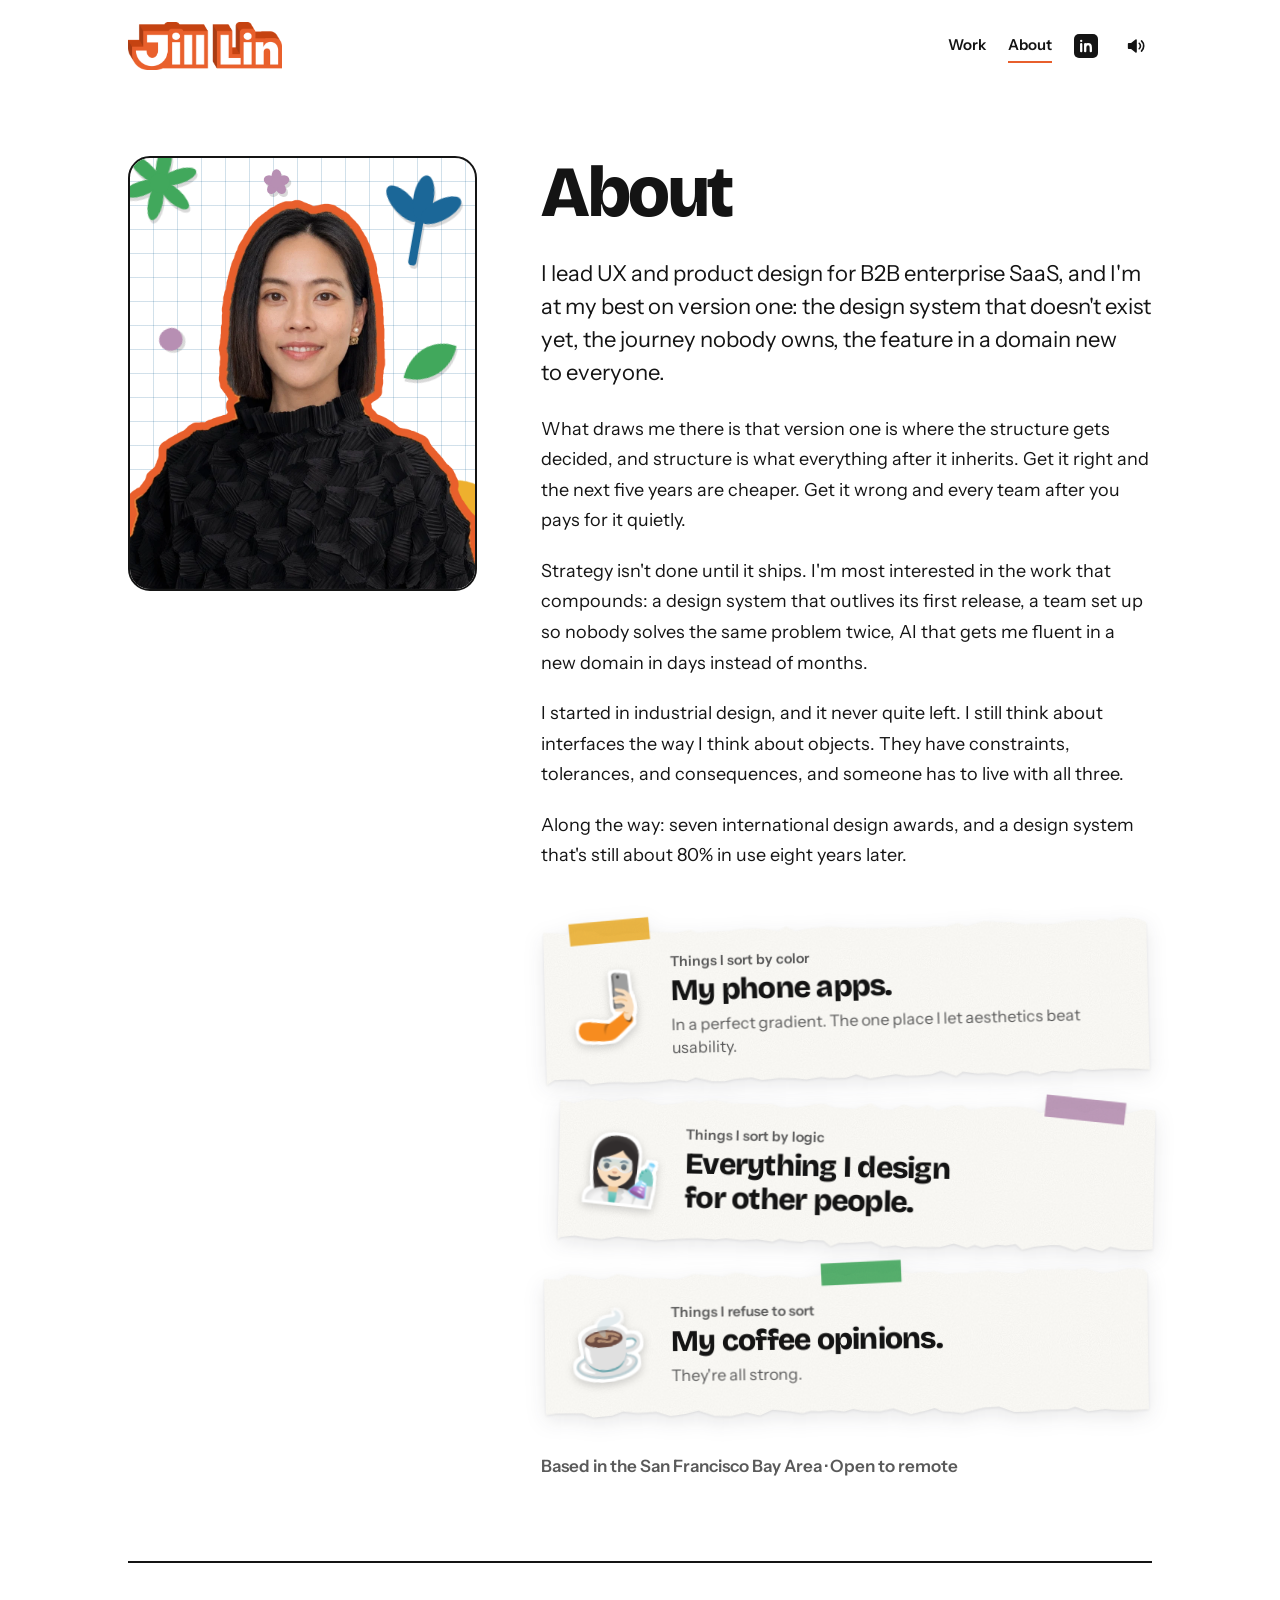
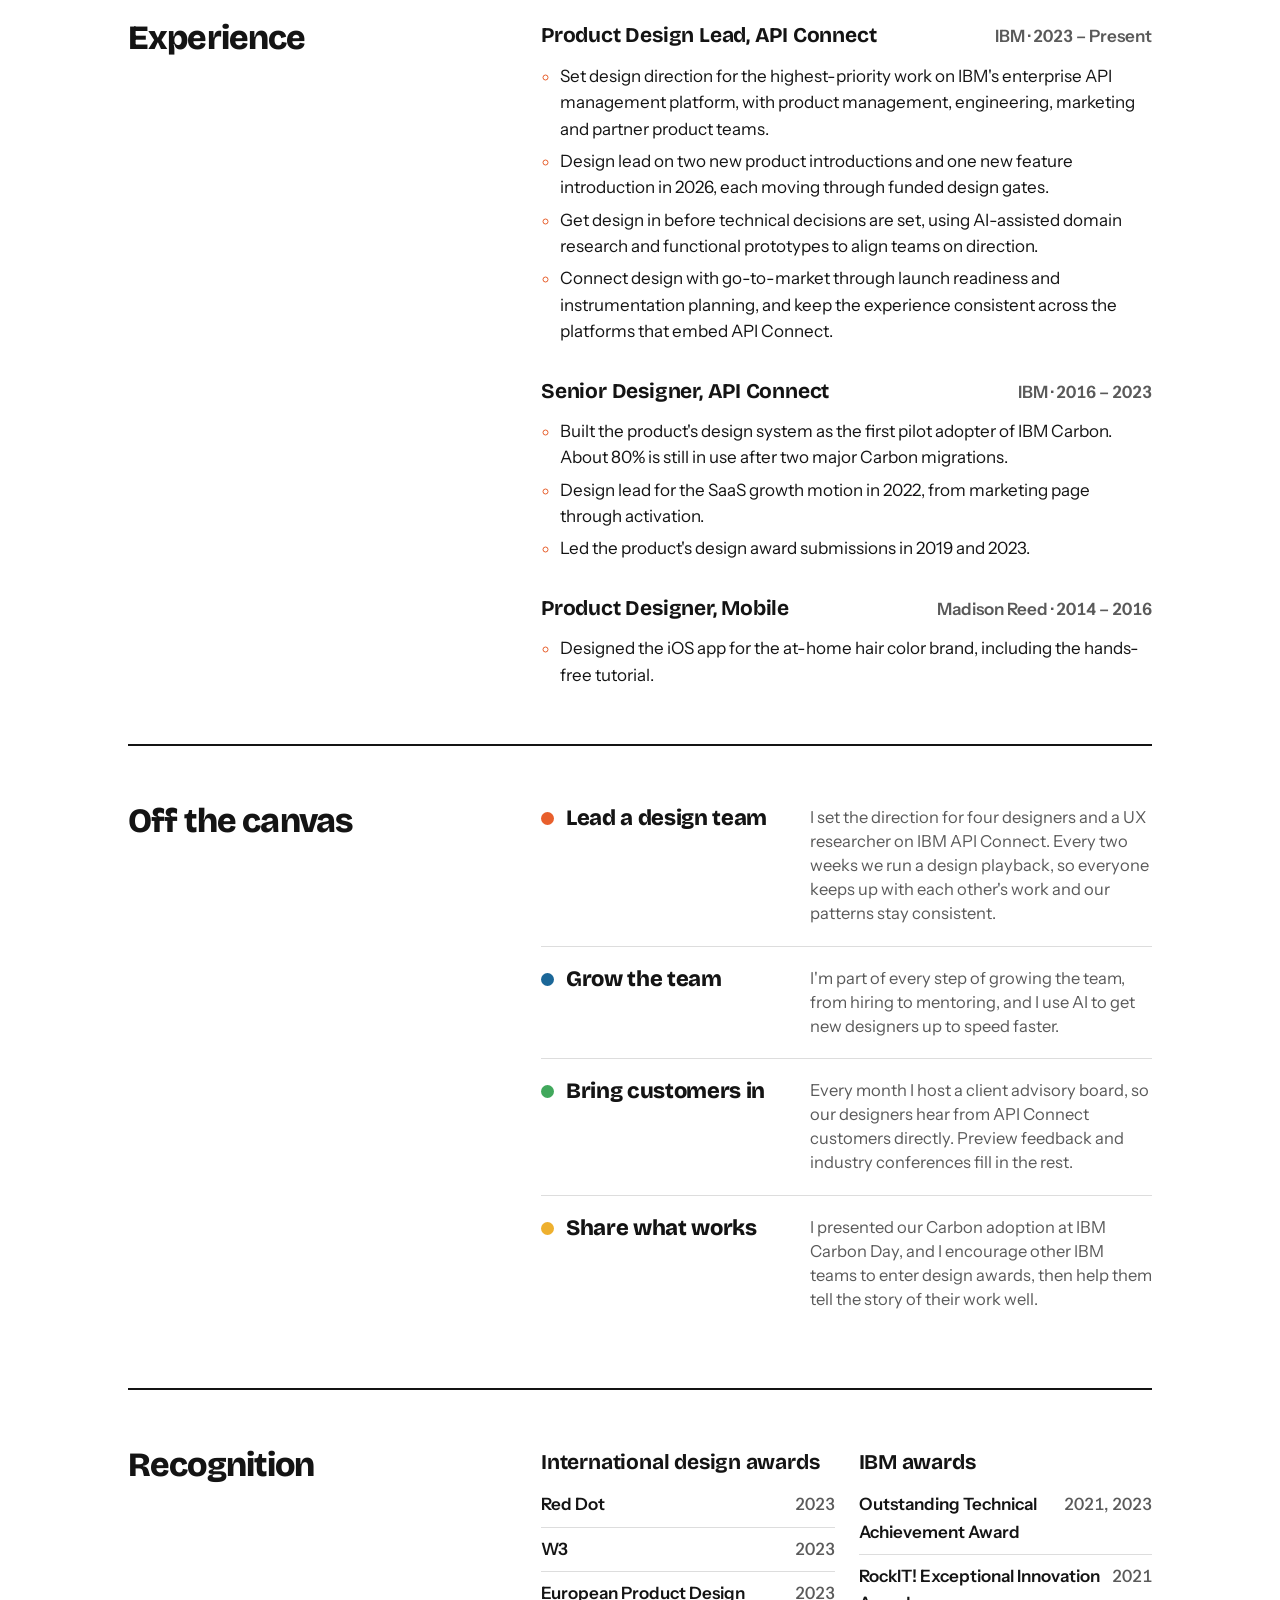
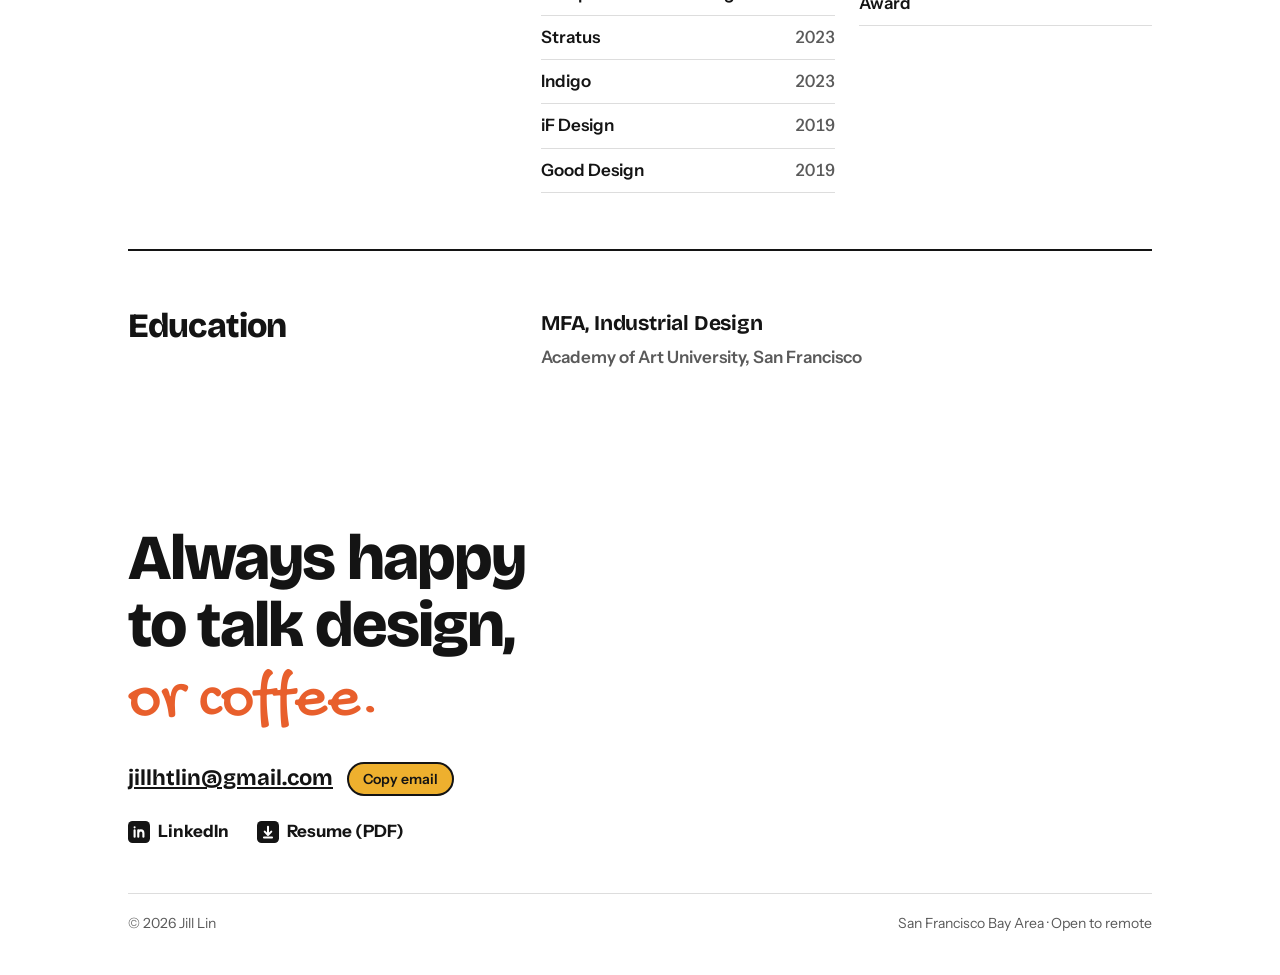
==== commit b01b6ba1: "Preview: level (untilted) 3D Jill Lin header logo Co-Authored-By: Claude Opus 5.5 <noreply@anthropic" ====
--- a/about.html
+++ b/about.html
@@ -1 +1 @@
-<!doctype html><html lang="en"><head><meta charset="utf-8"><meta name="viewport" content="width=device-width, initial-scale=1, viewport-fit=cover"><title>About · Jill Lin</title><meta name="description" content="I lead UX and product design for B2B enterprise SaaS, and I&#x27;m at my best on version one: the design system that doesn&#x27;t exist yet, the journey nobody owns, the feature in a domain new to everyone."><link rel="canonical" href="https://byjill.me/about"><meta property="og:type" content="website"><meta property="og:site_name" content="Jill Lin"><meta property="og:title" content="About · Jill Lin"><meta property="og:description" content="I lead UX and product design for B2B enterprise SaaS, and I&#x27;m at my best on version one: the design system that doesn&#x27;t exist yet, the journey nobody owns, the feature in a domain new to everyone."><meta property="og:url" content="https://byjill.me/about"><meta property="og:image" content="https://byjill.me/assets/og.png"><meta property="og:image:width" content="1200"><meta property="og:image:height" content="630"><meta name="twitter:card" content="summary_large_image"><link rel="icon" href="assets/favicon-32.png" sizes="32x32" type="image/png"><link rel="icon" href="assets/favicon-48.png" sizes="48x48" type="image/png"><link rel="apple-touch-icon" href="assets/apple-touch-icon.png"><meta name="theme-color" content="#FFFFFF"><link rel="preconnect" href="https://fonts.googleapis.com"><link rel="preconnect" href="https://fonts.gstatic.com" crossorigin><link rel="stylesheet" href="https://fonts.googleapis.com/css2?family=Bricolage+Grotesque:opsz,wght@12..96,600;12..96,700;12..96,800&family=Gochi+Hand&family=IBM+Plex+Mono:wght@500&family=IBM+Plex+Sans:wght@300;400;600&family=Instrument+Sans:ital,wght@0,400;0,600;0,700;1,400&display=swap"><link rel="stylesheet" href="assets/style.css"></head><body><div class="page " data-hl="a" style="--c:var(--pink);--on-c:var(--deep);--qc:#B85C17"><a class="skip" href="#main">Skip to content</a><header class="site-head"><div class="wrap"><a class="logo" href="index.html"><img src="assets/logo.png" alt="Jill Lin" width="151" height="48"></a><nav class="nav" aria-label="Main"><a href="index.html#work">Work</a><a href="about.html" aria-current="page">About</a><a class="li" href="https://www.linkedin.com/in/jillhtlin" target="_blank" rel="noopener" aria-label="LinkedIn" title="LinkedIn"><svg class="li-ic" viewBox="0 0 24 24" aria-hidden="true"><rect width="24" height="24" rx="5" fill="currentColor"/><path d="M7.2 10.2v7M7.2 6.8v.1M11.2 17.2v-7M11.2 13.4c0-2.1 1.3-3.2 2.9-3.2s2.7 1.1 2.7 3.2v3.8" fill="none" stroke="var(--paper)" stroke-width="2.3" stroke-linecap="round"/></svg></a><button class="sound-toggle" type="button" aria-pressed="false" aria-label="Turn sound on" title="Sound off" hidden><svg viewBox="0 0 24 24" aria-hidden="true"><path class="spk" d="M4 9.5h3.2L12 5.5v13l-4.8-4H4z"/><path class="wave" d="M15.5 9a4 4 0 0 1 0 6M18 6.5a7.5 7.5 0 0 1 0 11"/><path class="mute" d="M16 9.5l5 5M21 9.5l-5 5"/></svg></button></nav></div></header><main id="main"><div class="wrap"><div class="about-grid"><div class="photo"><div class="photo-card"><svg class="shape ph-0" viewBox="0 0 120 120" aria-hidden="true"><ellipse cx="60" cy="30" rx="11" ry="28" fill="var(--mint)" transform="rotate(0 60 60)"/><ellipse cx="60" cy="30" rx="11" ry="28" fill="var(--mint)" transform="rotate(60 60 60)"/><ellipse cx="60" cy="30" rx="11" ry="28" fill="var(--mint)" transform="rotate(120 60 60)"/><ellipse cx="60" cy="30" rx="11" ry="28" fill="var(--mint)" transform="rotate(180 60 60)"/><ellipse cx="60" cy="30" rx="11" ry="28" fill="var(--mint)" transform="rotate(240 60 60)"/><ellipse cx="60" cy="30" rx="11" ry="28" fill="var(--mint)" transform="rotate(300 60 60)"/><circle cx="60" cy="60" r="15" fill="var(--mint)"/></svg><svg class="shape ph-1" viewBox="0 0 120 150" aria-hidden="true"><path d="M60 144 V74" fill="none" stroke="var(--cobalt)" stroke-width="13" stroke-linecap="round"/><ellipse cx="60" cy="42" rx="16" ry="36" fill="var(--cobalt)" transform="rotate(-52 60 80)"/><ellipse cx="60" cy="42" rx="16" ry="36" fill="var(--cobalt)" transform="rotate(0 60 80)"/><ellipse cx="60" cy="42" rx="16" ry="36" fill="var(--cobalt)" transform="rotate(52 60 80)"/></svg><svg class="shape ph-2" viewBox="0 0 60 54" aria-hidden="true"><path d="M10 30 C8 12 26 2 40 6 C56 10 60 30 50 42 C38 54 14 50 10 30 Z" fill="var(--blush)"/></svg><svg class="shape ph-3" viewBox="0 0 100 110" aria-hidden="true"><path d="M8 104 C4 50 40 6 92 8 C98 58 62 102 8 104 Z" fill="var(--orange)"/></svg><svg class="shape ph-4" viewBox="0 0 120 70" aria-hidden="true"><path d="M6 66 C2 66 2 60 3 54 C10 24 32 4 60 4 C88 4 110 24 117 54 C118 60 118 66 114 66 Z" fill="var(--yellow)"/></svg><svg class="shape ph-5" viewBox="0 0 120 120" aria-hidden="true"><ellipse cx="60" cy="33" rx="19" ry="24" fill="var(--blush)" transform="rotate(0 60 60)"/><ellipse cx="60" cy="33" rx="19" ry="24" fill="var(--blush)" transform="rotate(72 60 60)"/><ellipse cx="60" cy="33" rx="19" ry="24" fill="var(--blush)" transform="rotate(144 60 60)"/><ellipse cx="60" cy="33" rx="19" ry="24" fill="var(--blush)" transform="rotate(216 60 60)"/><ellipse cx="60" cy="33" rx="19" ry="24" fill="var(--blush)" transform="rotate(288 60 60)"/><circle cx="60" cy="60" r="22" fill="var(--blush)"/></svg><picture><source media="(max-width: 820px)" srcset="assets/img/about-cutout-sq.webp" width="1000" height="1000"><img src="assets/img/about-cutout.webp" alt="Portrait of Jill Lin" width="1000" height="1250"></picture></div></div><div><h1>About</h1><div class="prose"><p>I lead UX and product design for B2B enterprise SaaS, and I&#x27;m at my best on version one: the design system that doesn&#x27;t exist yet, the journey nobody owns, the feature in a domain new to everyone.</p><p>What draws me there is that version one is where the structure gets decided, and structure is what everything after it inherits. Get it right and the next five years are cheaper. Get it wrong and every team after you pays for it quietly.</p><p>Strategy isn&#x27;t done until it ships. I&#x27;m most interested in the work that compounds: a design system that outlives its first release, a team set up so nobody solves the same problem twice, AI that gets me fluent in a new domain in days instead of months.</p><p>I started in industrial design, and it never quite left. I still think about interfaces the way I think about objects. They have constraints, tolerances, and consequences, and someone has to live with all three.</p><p>Along the way: seven international design awards, and a design system that&#x27;s still about 80% in use eight years later.</p></div><div class="sorts"><div class="sort"><div class="sort-paper" style="clip-path:polygon(0.0% 1.5px, 2.2% 2.4px, 4.5% 4.0px, 5.7% 0.1px, 8.5% 1.7px, 10.0% 6.4px, 12.1% 5.4px, 14.1% 4.1px, 15.5% 4.1px, 18.3% 3.3px, 20.9% 4.3px, 22.1% 4.9px, 24.4% 1.9px, 25.5% 5.5px, 27.6% 4.6px, 30.4% 4.6px, 33.3% 2.5px, 36.0% 2.8px, 39.0% 5.6px, 40.3% 0.9px, 41.8% 6.2px, 43.8% 4.0px, 45.5% 3.2px, 47.3% 2.2px, 49.6% 3.7px, 52.5% 4.4px, 55.4% 5.5px, 58.5% 4.3px, 59.9% 5.5px, 62.9% 5.8px, 65.1% 4.6px, 66.7% 5.3px, 68.9% 1.8px, 70.1% 5.5px, 73.2% 0.6px, 75.9% 2.6px, 77.3% 1.9px, 79.9% 5.6px, 81.1% 3.9px, 82.3% 4.6px, 84.0% 5.6px, 87.1% 3.2px, 90.1% 2.0px, 91.4% 3.8px, 92.5% 1.3px, 94.5% 3.9px, 95.9% 0.3px, 98.7% 2.0px, 100% 5.7px, 100.0% calc(100% - 2.4px), 98.0% calc(100% - 3.3px), 95.6% calc(100% - 3.8px), 93.4% calc(100% - 4.0px), 90.4% calc(100% - 3.2px), 88.5% calc(100% - 4.6px), 86.9% calc(100% - 1.9px), 83.9% calc(100% - 3.3px), 81.7% calc(100% - 0.1px), 79.8% calc(100% - 3.7px), 78.6% calc(100% - 3.9px), 76.3% calc(100% - 0.4px), 73.9% calc(100% - 3.0px), 71.5% calc(100% - 2.3px), 69.0% calc(100% - 4.7px), 67.9% calc(100% - 0.4px), 65.4% calc(100% - 6.2px), 63.8% calc(100% - 2.9px), 61.5% calc(100% - 2.0px), 59.7% calc(100% - 2.0px), 57.9% calc(100% - 3.8px), 56.2% calc(100% - 2.4px), 53.6% calc(100% - 0.2px), 51.3% calc(100% - 4.7px), 49.6% calc(100% - 1.4px), 46.9% calc(100% - 1.5px), 45.5% calc(100% - 2.8px), 43.0% calc(100% - 0.7px), 41.2% calc(100% - 2.1px), 38.5% calc(100% - 2.8px), 35.7% calc(100% - 1.1px), 33.9% calc(100% - 4.2px), 31.1% calc(100% - 2.9px), 29.5% calc(100% - 0.8px), 27.4% calc(100% - 1.2px), 24.7% calc(100% - 5.4px), 23.2% calc(100% - 1.8px), 20.5% calc(100% - 4.1px), 17.8% calc(100% - 2.2px), 16.5% calc(100% - 1.9px), 13.8% calc(100% - 1.7px), 12.0% calc(100% - 2.7px), 10.1% calc(100% - 2.6px), 7.2% calc(100% - 1.0px), 6.1% calc(100% - 6.0px), 3.2% calc(100% - 6.3px), 1.3% calc(100% - 6.1px), 0% calc(100% - 1.4px))"><span class="sort-emoji" aria-hidden="true">🤳🏻</span><div><small>Things I sort by color</small><b>My phone apps.</b><span>In a perfect gradient. The one place I let aesthetics beat usability.</span></div></div></div><div class="sort"><div class="sort-paper" style="clip-path:polygon(0.0% 2.9px, 2.2% 5.9px, 4.2% 3.3px, 6.5% 1.2px, 8.6% 4.0px, 11.3% 0.6px, 13.0% 0.6px, 15.7% 4.4px, 16.9% 6.3px, 19.9% 4.2px, 22.2% 1.0px, 23.3% 3.4px, 24.5% 1.2px, 26.1% 0.2px, 28.1% 2.8px, 30.9% 3.3px, 33.3% 3.2px, 35.7% 2.9px, 37.3% 6.4px, 40.4% 5.4px, 42.9% 2.0px, 44.5% 1.8px, 45.7% 4.9px, 47.6% 5.4px, 49.5% 6.1px, 52.2% 0.0px, 53.8% 5.8px, 55.8% 6.3px, 57.7% 0.5px, 60.0% 5.0px, 61.7% 0.6px, 63.4% 6.2px, 66.0% 0.8px, 67.6% 0.6px, 68.8% 5.1px, 70.3% 3.6px, 72.3% 1.2px, 74.8% 0.8px, 77.2% 0.7px, 79.1% 1.4px, 80.7% 6.2px, 83.4% 1.9px, 86.3% 1.3px, 88.2% 5.5px, 90.5% 0.6px, 93.6% 1.4px, 95.2% 4.9px, 97.0% 1.9px, 98.2% 0.6px, 100% 1.6px, 100.0% calc(100% - 3.8px), 98.2% calc(100% - 2.9px), 95.2% calc(100% - 3.1px), 92.9% calc(100% - 5.5px), 91.5% calc(100% - 1.0px), 88.6% calc(100% - 5.2px), 87.0% calc(100% - 1.2px), 84.4% calc(100% - 6.0px), 82.9% calc(100% - 6.1px), 80.1% calc(100% - 3.9px), 78.1% calc(100% - 0.7px), 77.0% calc(100% - 6.2px), 75.4% calc(100% - 4.5px), 73.8% calc(100% - 5.3px), 71.5% calc(100% - 1.9px), 70.1% calc(100% - 4.6px), 68.8% calc(100% - 1.5px), 66.6% calc(100% - 5.5px), 64.3% calc(100% - 1.8px), 61.4% calc(100% - 1.3px), 60.2% calc(100% - 1.7px), 58.3% calc(100% - 0.4px), 56.8% calc(100% - 2.4px), 54.6% calc(100% - 0.8px), 52.8% calc(100% - 5.7px), 49.7% calc(100% - 4.2px), 47.3% calc(100% - 3.7px), 45.9% calc(100% - 0.2px), 44.7% calc(100% - 5.8px), 42.3% calc(100% - 6.2px), 41.1% calc(100% - 4.1px), 39.1% calc(100% - 4.7px), 37.3% calc(100% - 6.4px), 36.1% calc(100% - 3.5px), 33.5% calc(100% - 5.8px), 31.0% calc(100% - 4.5px), 28.3% calc(100% - 5.9px), 26.5% calc(100% - 4.4px), 23.6% calc(100% - 5.6px), 21.7% calc(100% - 5.1px), 18.9% calc(100% - 3.7px), 16.5% calc(100% - 2.4px), 14.3% calc(100% - 3.9px), 13.0% calc(100% - 4.1px), 10.0% calc(100% - 5.6px), 7.4% calc(100% - 2.5px), 4.9% calc(100% - 3.7px), 2.9% calc(100% - 5.4px), 1.6% calc(100% - 4.8px), 0.5% calc(100% - 3.8px), 0% calc(100% - 1.5px))"><span class="sort-emoji" aria-hidden="true">👩🏻‍🔬</span><div><small>Things I sort by logic</small><b>Everything I design for other people.</b></div></div></div><div class="sort"><div class="sort-paper" style="clip-path:polygon(0.0% 4.2px, 2.5% 6.1px, 4.0% 0.4px, 6.7% 2.1px, 8.5% 5.2px, 10.0% 5.8px, 12.1% 0.5px, 15.0% 3.7px, 16.3% 5.4px, 18.9% 4.7px, 21.3% 6.4px, 22.4% 6.2px, 24.8% 1.6px, 27.1% 2.2px, 29.5% 4.5px, 31.6% 0.6px, 33.5% 1.9px, 36.1% 6.0px, 38.7% 3.4px, 40.2% 4.5px, 41.8% 6.4px, 43.2% 6.2px, 44.4% 5.0px, 46.1% 3.7px, 48.1% 2.0px, 50.0% 5.2px, 51.8% 2.3px, 54.5% 1.1px, 56.3% 3.3px, 58.4% 1.1px, 61.0% 3.1px, 62.3% 2.2px, 63.5% 2.2px, 64.8% 1.6px, 67.0% 4.4px, 68.7% 3.0px, 70.9% 3.7px, 73.7% 1.4px, 76.4% 3.5px, 79.3% 4.4px, 80.4% 0.4px, 83.0% 1.9px, 85.4% 0.6px, 87.6% 2.6px, 89.6% 0.0px, 92.5% 5.4px, 95.0% 4.0px, 96.6% 1.2px, 99.3% 2.1px, 100% 5.6px, 100.0% calc(100% - 2.2px), 96.9% calc(100% - 1.2px), 94.1% calc(100% - 1.9px), 92.8% calc(100% - 3.0px), 90.0% calc(100% - 0.7px), 87.8% calc(100% - 5.5px), 86.6% calc(100% - 3.1px), 84.9% calc(100% - 3.0px), 82.1% calc(100% - 2.8px), 80.4% calc(100% - 1.3px), 77.7% calc(100% - 1.0px), 75.2% calc(100% - 6.4px), 72.7% calc(100% - 5.8px), 71.4% calc(100% - 3.9px), 69.1% calc(100% - 0.5px), 67.1% calc(100% - 2.0px), 65.8% calc(100% - 2.6px), 64.5% calc(100% - 5.9px), 63.1% calc(100% - 3.5px), 60.6% calc(100% - 0.1px), 57.6% calc(100% - 5.9px), 55.4% calc(100% - 3.3px), 52.6% calc(100% - 3.9px), 51.0% calc(100% - 6.0px), 49.5% calc(100% - 3.6px), 47.4% calc(100% - 4.9px), 45.5% calc(100% - 4.1px), 44.0% calc(100% - 4.5px), 42.6% calc(100% - 2.2px), 40.5% calc(100% - 4.6px), 37.6% calc(100% - 6.2px), 35.5% calc(100% - 0.4px), 33.3% calc(100% - 3.7px), 30.7% calc(100% - 0.3px), 28.0% calc(100% - 0.8px), 25.3% calc(100% - 6.3px), 23.1% calc(100% - 2.9px), 20.7% calc(100% - 0.9px), 18.3% calc(100% - 5.4px), 15.3% calc(100% - 4.5px), 12.8% calc(100% - 6.2px), 11.0% calc(100% - 2.2px), 7.9% calc(100% - 0.4px), 6.1% calc(100% - 4.8px), 3.2% calc(100% - 5.1px), 1.7% calc(100% - 5.1px), 0.1% calc(100% - 3.4px), 0% calc(100% - 6.3px))"><span class="sort-emoji" aria-hidden="true">☕</span><div><small>Things I refuse to sort</small><b>My coffee opinions.</b><span>They&#x27;re all strong.</span></div></div></div></div><p class="loc">Based in the San Francisco Bay Area · Open to remote</p></div></div><section class="cv"><h2>Experience</h2><ol class="jobs"><li class="job"><div class="job-head"><h3>Product Design Lead, API Connect</h3><span class="job-meta">IBM · 2023 – Present</span></div><ul><li>Set design direction for the highest-priority work on IBM&#x27;s enterprise API management platform, with product management, engineering, marketing and partner product teams.</li><li>Design lead on two new product introductions and one new feature introduction in 2026, each moving through funded design gates.</li><li>Get design in before technical decisions are set, using AI-assisted domain research and functional prototypes to align teams on direction.</li><li>Connect design with go-to-market through launch readiness and instrumentation planning, and keep the experience consistent across the platforms that embed API Connect.</li></ul></li><li class="job"><div class="job-head"><h3>Senior Designer, API Connect</h3><span class="job-meta">IBM · 2016 – 2023</span></div><ul><li>Built the product&#x27;s design system as the first pilot adopter of IBM Carbon. About 80% is still in use after two major Carbon migrations.</li><li>Design lead for the SaaS growth motion in 2022, from marketing page through activation.</li><li>Led the product&#x27;s design award submissions in 2019 and 2023.</li></ul></li><li class="job"><div class="job-head"><h3>Product Designer, Mobile</h3><span class="job-meta">Madison Reed · 2014 – 2016</span></div><ul><li>Designed the iOS app for the at-home hair color brand, including the hands-free tutorial.</li></ul></li></ol></section><section class="cv"><h2>Off the canvas</h2><div class="hls"><div class="hl"><b>Lead a design team</b><span>I set the direction for four designers and a UX researcher on IBM API Connect. Every two weeks we run a design playback, so everyone keeps up with each other&#x27;s work and our patterns stay consistent.</span></div><div class="hl"><b>Grow the team</b><span>I&#x27;m part of every step of growing the team, from hiring to mentoring, and I use AI to get new designers up to speed faster.</span></div><div class="hl"><b>Bring customers in</b><span>Every month I host a client advisory board, so our designers hear from API Connect customers directly. Preview feedback and industry conferences fill in the rest.</span></div><div class="hl"><b>Share what works</b><span>I presented our Carbon adoption at IBM Carbon Day, and I encourage other IBM teams to enter design awards, then help them tell the story of their work well.</span></div></div></section><section class="cv"><h2>Recognition</h2><div class="awd"><div><h3>International design awards</h3><ul><li><span>Red Dot</span><span class="yr">2023</span></li><li><span>W3</span><span class="yr">2023</span></li><li><span>European Product Design</span><span class="yr">2023</span></li><li><span>Stratus</span><span class="yr">2023</span></li><li><span>Indigo</span><span class="yr">2023</span></li><li><span>iF Design</span><span class="yr">2019</span></li><li><span>Good Design</span><span class="yr">2019</span></li></ul></div><div><h3>IBM awards</h3><ul><li><span>Outstanding Technical Achievement Award</span><span class="yr">2021, 2023</span></li><li><span>RockIT! Exceptional Innovation Award</span><span class="yr">2021</span></li></ul></div></div></section><section class="cv"><h2>Education</h2><div class="edu"><h3>MFA, Industrial Design</h3><span class="job-meta">Academy of Art University, San Francisco</span></div></section></div></main><footer class="site-foot" id="contact"><div class="wrap"><p class="big">Always happy to talk design, <span class="hand">or coffee.</span></p><div class="contact"><a class="email" href="mailto:jillhtlin@gmail.com">jillhtlin@gmail.com</a><button class="copy" type="button" data-copy="jillhtlin@gmail.com">Copy email</button></div><div class="foot-links"><a class="li" href="https://www.linkedin.com/in/jillhtlin" target="_blank" rel="noopener"><svg class="li-ic" viewBox="0 0 24 24" aria-hidden="true"><rect width="24" height="24" rx="5" fill="currentColor"/><path d="M7.2 10.2v7M7.2 6.8v.1M11.2 17.2v-7M11.2 13.4c0-2.1 1.3-3.2 2.9-3.2s2.7 1.1 2.7 3.2v3.8" fill="none" stroke="var(--paper)" stroke-width="2.3" stroke-linecap="round"/></svg>LinkedIn</a><a class="li" href="assets/Jill-Lin-Resume.pdf" download="Jill-Lin-Resume.pdf"><svg class="li-ic" viewBox="0 0 24 24" aria-hidden="true"><rect width="24" height="24" rx="5" fill="currentColor"/><path d="M12 6.4v8.4M8.4 11.6l3.6 3.6 3.6-3.6M7.6 18h8.8" fill="none" stroke="var(--paper)" stroke-width="2.2" stroke-linecap="round" stroke-linejoin="round"/></svg>Resume (PDF)</a></div><div class="fine"><span>© 2026 Jill Lin</span><span>San Francisco Bay Area · Open to remote</span></div></div></footer><script>document.querySelectorAll("[data-copy]").forEach(function(b){b.addEventListener("click",function(){var t=b.getAttribute("data-copy"),done=function(){b.textContent="Copied";setTimeout(function(){b.textContent="Copy email"},1600)};try{navigator.clipboard.writeText(t).then(done,function(){sel()})}catch(e){sel()}function sel(){var r=document.createRange(),e=document.querySelector(".email");r.selectNodeContents(e);var s=getSelection();s.removeAllRanges();s.addRange(r);b.textContent="Selected"}})});</script></div><script>(function(){if(location.hash)return;var n=(performance.getEntriesByType&&performance.getEntriesByType("navigation")[0])||{};if(n.type==="back_forward")return;function up(){window.scrollTo(0,0);try{document.documentElement.scrollIntoView({block:"start"})}catch(e){}}up();document.addEventListener("DOMContentLoaded",up);window.addEventListener("load",function(){up();setTimeout(up,80)})})();</script><script src="assets/sound.js" defer></script></body></html>+<!doctype html><html lang="en"><head><meta charset="utf-8"><meta name="viewport" content="width=device-width, initial-scale=1, viewport-fit=cover"><title>About · Jill Lin</title><meta name="description" content="I lead UX and product design for B2B enterprise SaaS, and I&#x27;m at my best on version one: the design system that doesn&#x27;t exist yet, the journey nobody owns, the feature in a domain new to everyone."><link rel="canonical" href="https://byjill.me/about"><meta property="og:type" content="website"><meta property="og:site_name" content="Jill Lin"><meta property="og:title" content="About · Jill Lin"><meta property="og:description" content="I lead UX and product design for B2B enterprise SaaS, and I&#x27;m at my best on version one: the design system that doesn&#x27;t exist yet, the journey nobody owns, the feature in a domain new to everyone."><meta property="og:url" content="https://byjill.me/about"><meta property="og:image" content="https://byjill.me/assets/og.png"><meta property="og:image:width" content="1200"><meta property="og:image:height" content="630"><meta name="twitter:card" content="summary_large_image"><link rel="icon" href="assets/favicon-32.png" sizes="32x32" type="image/png"><link rel="icon" href="assets/favicon-48.png" sizes="48x48" type="image/png"><link rel="apple-touch-icon" href="assets/apple-touch-icon.png"><meta name="theme-color" content="#FFFFFF"><link rel="preconnect" href="https://fonts.googleapis.com"><link rel="preconnect" href="https://fonts.gstatic.com" crossorigin><link rel="stylesheet" href="https://fonts.googleapis.com/css2?family=Bricolage+Grotesque:opsz,wght@12..96,600;12..96,700;12..96,800&family=Gochi+Hand&family=IBM+Plex+Mono:wght@500&family=IBM+Plex+Sans:wght@300;400;600&family=Instrument+Sans:ital,wght@0,400;0,600;0,700;1,400&display=swap"><link rel="stylesheet" href="assets/style.css"></head><body><div class="page " data-hl="a" style="--c:var(--pink);--on-c:var(--deep);--qc:#B85C17"><a class="skip" href="#main">Skip to content</a><header class="site-head"><div class="wrap"><a class="logo" href="index.html"><img src="assets/logo.png" alt="Jill Lin" width="154" height="48"></a><nav class="nav" aria-label="Main"><a href="index.html#work">Work</a><a href="about.html" aria-current="page">About</a><a class="li" href="https://www.linkedin.com/in/jillhtlin" target="_blank" rel="noopener" aria-label="LinkedIn" title="LinkedIn"><svg class="li-ic" viewBox="0 0 24 24" aria-hidden="true"><rect width="24" height="24" rx="5" fill="currentColor"/><path d="M7.2 10.2v7M7.2 6.8v.1M11.2 17.2v-7M11.2 13.4c0-2.1 1.3-3.2 2.9-3.2s2.7 1.1 2.7 3.2v3.8" fill="none" stroke="var(--paper)" stroke-width="2.3" stroke-linecap="round"/></svg></a><button class="sound-toggle" type="button" aria-pressed="false" aria-label="Turn sound on" title="Sound off" hidden><svg viewBox="0 0 24 24" aria-hidden="true"><path class="spk" d="M4 9.5h3.2L12 5.5v13l-4.8-4H4z"/><path class="wave" d="M15.5 9a4 4 0 0 1 0 6M18 6.5a7.5 7.5 0 0 1 0 11"/><path class="mute" d="M16 9.5l5 5M21 9.5l-5 5"/></svg></button></nav></div></header><main id="main"><div class="wrap"><div class="about-grid"><div class="photo"><div class="photo-card"><svg class="shape ph-0" viewBox="0 0 120 120" aria-hidden="true"><ellipse cx="60" cy="30" rx="11" ry="28" fill="var(--mint)" transform="rotate(0 60 60)"/><ellipse cx="60" cy="30" rx="11" ry="28" fill="var(--mint)" transform="rotate(60 60 60)"/><ellipse cx="60" cy="30" rx="11" ry="28" fill="var(--mint)" transform="rotate(120 60 60)"/><ellipse cx="60" cy="30" rx="11" ry="28" fill="var(--mint)" transform="rotate(180 60 60)"/><ellipse cx="60" cy="30" rx="11" ry="28" fill="var(--mint)" transform="rotate(240 60 60)"/><ellipse cx="60" cy="30" rx="11" ry="28" fill="var(--mint)" transform="rotate(300 60 60)"/><circle cx="60" cy="60" r="15" fill="var(--mint)"/></svg><svg class="shape ph-1" viewBox="0 0 120 150" aria-hidden="true"><path d="M60 144 V74" fill="none" stroke="var(--cobalt)" stroke-width="13" stroke-linecap="round"/><ellipse cx="60" cy="42" rx="16" ry="36" fill="var(--cobalt)" transform="rotate(-52 60 80)"/><ellipse cx="60" cy="42" rx="16" ry="36" fill="var(--cobalt)" transform="rotate(0 60 80)"/><ellipse cx="60" cy="42" rx="16" ry="36" fill="var(--cobalt)" transform="rotate(52 60 80)"/></svg><svg class="shape ph-2" viewBox="0 0 60 54" aria-hidden="true"><path d="M10 30 C8 12 26 2 40 6 C56 10 60 30 50 42 C38 54 14 50 10 30 Z" fill="var(--blush)"/></svg><svg class="shape ph-3" viewBox="0 0 100 110" aria-hidden="true"><path d="M8 104 C4 50 40 6 92 8 C98 58 62 102 8 104 Z" fill="var(--orange)"/></svg><svg class="shape ph-4" viewBox="0 0 120 70" aria-hidden="true"><path d="M6 66 C2 66 2 60 3 54 C10 24 32 4 60 4 C88 4 110 24 117 54 C118 60 118 66 114 66 Z" fill="var(--yellow)"/></svg><svg class="shape ph-5" viewBox="0 0 120 120" aria-hidden="true"><ellipse cx="60" cy="33" rx="19" ry="24" fill="var(--blush)" transform="rotate(0 60 60)"/><ellipse cx="60" cy="33" rx="19" ry="24" fill="var(--blush)" transform="rotate(72 60 60)"/><ellipse cx="60" cy="33" rx="19" ry="24" fill="var(--blush)" transform="rotate(144 60 60)"/><ellipse cx="60" cy="33" rx="19" ry="24" fill="var(--blush)" transform="rotate(216 60 60)"/><ellipse cx="60" cy="33" rx="19" ry="24" fill="var(--blush)" transform="rotate(288 60 60)"/><circle cx="60" cy="60" r="22" fill="var(--blush)"/></svg><picture><source media="(max-width: 820px)" srcset="assets/img/about-cutout-sq.webp" width="1000" height="1000"><img src="assets/img/about-cutout.webp" alt="Portrait of Jill Lin" width="1000" height="1250"></picture></div></div><div><h1>About</h1><div class="prose"><p>I lead UX and product design for B2B enterprise SaaS, and I&#x27;m at my best on version one: the design system that doesn&#x27;t exist yet, the journey nobody owns, the feature in a domain new to everyone.</p><p>What draws me there is that version one is where the structure gets decided, and structure is what everything after it inherits. Get it right and the next five years are cheaper. Get it wrong and every team after you pays for it quietly.</p><p>Strategy isn&#x27;t done until it ships. I&#x27;m most interested in the work that compounds: a design system that outlives its first release, a team set up so nobody solves the same problem twice, AI that gets me fluent in a new domain in days instead of months.</p><p>I started in industrial design, and it never quite left. I still think about interfaces the way I think about objects. They have constraints, tolerances, and consequences, and someone has to live with all three.</p><p>Along the way: seven international design awards, and a design system that&#x27;s still about 80% in use eight years later.</p></div><div class="sorts"><div class="sort"><div class="sort-paper" style="clip-path:polygon(0.0% 1.5px, 2.2% 2.4px, 4.5% 4.0px, 5.7% 0.1px, 8.5% 1.7px, 10.0% 6.4px, 12.1% 5.4px, 14.1% 4.1px, 15.5% 4.1px, 18.3% 3.3px, 20.9% 4.3px, 22.1% 4.9px, 24.4% 1.9px, 25.5% 5.5px, 27.6% 4.6px, 30.4% 4.6px, 33.3% 2.5px, 36.0% 2.8px, 39.0% 5.6px, 40.3% 0.9px, 41.8% 6.2px, 43.8% 4.0px, 45.5% 3.2px, 47.3% 2.2px, 49.6% 3.7px, 52.5% 4.4px, 55.4% 5.5px, 58.5% 4.3px, 59.9% 5.5px, 62.9% 5.8px, 65.1% 4.6px, 66.7% 5.3px, 68.9% 1.8px, 70.1% 5.5px, 73.2% 0.6px, 75.9% 2.6px, 77.3% 1.9px, 79.9% 5.6px, 81.1% 3.9px, 82.3% 4.6px, 84.0% 5.6px, 87.1% 3.2px, 90.1% 2.0px, 91.4% 3.8px, 92.5% 1.3px, 94.5% 3.9px, 95.9% 0.3px, 98.7% 2.0px, 100% 5.7px, 100.0% calc(100% - 2.4px), 98.0% calc(100% - 3.3px), 95.6% calc(100% - 3.8px), 93.4% calc(100% - 4.0px), 90.4% calc(100% - 3.2px), 88.5% calc(100% - 4.6px), 86.9% calc(100% - 1.9px), 83.9% calc(100% - 3.3px), 81.7% calc(100% - 0.1px), 79.8% calc(100% - 3.7px), 78.6% calc(100% - 3.9px), 76.3% calc(100% - 0.4px), 73.9% calc(100% - 3.0px), 71.5% calc(100% - 2.3px), 69.0% calc(100% - 4.7px), 67.9% calc(100% - 0.4px), 65.4% calc(100% - 6.2px), 63.8% calc(100% - 2.9px), 61.5% calc(100% - 2.0px), 59.7% calc(100% - 2.0px), 57.9% calc(100% - 3.8px), 56.2% calc(100% - 2.4px), 53.6% calc(100% - 0.2px), 51.3% calc(100% - 4.7px), 49.6% calc(100% - 1.4px), 46.9% calc(100% - 1.5px), 45.5% calc(100% - 2.8px), 43.0% calc(100% - 0.7px), 41.2% calc(100% - 2.1px), 38.5% calc(100% - 2.8px), 35.7% calc(100% - 1.1px), 33.9% calc(100% - 4.2px), 31.1% calc(100% - 2.9px), 29.5% calc(100% - 0.8px), 27.4% calc(100% - 1.2px), 24.7% calc(100% - 5.4px), 23.2% calc(100% - 1.8px), 20.5% calc(100% - 4.1px), 17.8% calc(100% - 2.2px), 16.5% calc(100% - 1.9px), 13.8% calc(100% - 1.7px), 12.0% calc(100% - 2.7px), 10.1% calc(100% - 2.6px), 7.2% calc(100% - 1.0px), 6.1% calc(100% - 6.0px), 3.2% calc(100% - 6.3px), 1.3% calc(100% - 6.1px), 0% calc(100% - 1.4px))"><span class="sort-emoji" aria-hidden="true">🤳🏻</span><div><small>Things I sort by color</small><b>My phone apps.</b><span>In a perfect gradient. The one place I let aesthetics beat usability.</span></div></div></div><div class="sort"><div class="sort-paper" style="clip-path:polygon(0.0% 2.9px, 2.2% 5.9px, 4.2% 3.3px, 6.5% 1.2px, 8.6% 4.0px, 11.3% 0.6px, 13.0% 0.6px, 15.7% 4.4px, 16.9% 6.3px, 19.9% 4.2px, 22.2% 1.0px, 23.3% 3.4px, 24.5% 1.2px, 26.1% 0.2px, 28.1% 2.8px, 30.9% 3.3px, 33.3% 3.2px, 35.7% 2.9px, 37.3% 6.4px, 40.4% 5.4px, 42.9% 2.0px, 44.5% 1.8px, 45.7% 4.9px, 47.6% 5.4px, 49.5% 6.1px, 52.2% 0.0px, 53.8% 5.8px, 55.8% 6.3px, 57.7% 0.5px, 60.0% 5.0px, 61.7% 0.6px, 63.4% 6.2px, 66.0% 0.8px, 67.6% 0.6px, 68.8% 5.1px, 70.3% 3.6px, 72.3% 1.2px, 74.8% 0.8px, 77.2% 0.7px, 79.1% 1.4px, 80.7% 6.2px, 83.4% 1.9px, 86.3% 1.3px, 88.2% 5.5px, 90.5% 0.6px, 93.6% 1.4px, 95.2% 4.9px, 97.0% 1.9px, 98.2% 0.6px, 100% 1.6px, 100.0% calc(100% - 3.8px), 98.2% calc(100% - 2.9px), 95.2% calc(100% - 3.1px), 92.9% calc(100% - 5.5px), 91.5% calc(100% - 1.0px), 88.6% calc(100% - 5.2px), 87.0% calc(100% - 1.2px), 84.4% calc(100% - 6.0px), 82.9% calc(100% - 6.1px), 80.1% calc(100% - 3.9px), 78.1% calc(100% - 0.7px), 77.0% calc(100% - 6.2px), 75.4% calc(100% - 4.5px), 73.8% calc(100% - 5.3px), 71.5% calc(100% - 1.9px), 70.1% calc(100% - 4.6px), 68.8% calc(100% - 1.5px), 66.6% calc(100% - 5.5px), 64.3% calc(100% - 1.8px), 61.4% calc(100% - 1.3px), 60.2% calc(100% - 1.7px), 58.3% calc(100% - 0.4px), 56.8% calc(100% - 2.4px), 54.6% calc(100% - 0.8px), 52.8% calc(100% - 5.7px), 49.7% calc(100% - 4.2px), 47.3% calc(100% - 3.7px), 45.9% calc(100% - 0.2px), 44.7% calc(100% - 5.8px), 42.3% calc(100% - 6.2px), 41.1% calc(100% - 4.1px), 39.1% calc(100% - 4.7px), 37.3% calc(100% - 6.4px), 36.1% calc(100% - 3.5px), 33.5% calc(100% - 5.8px), 31.0% calc(100% - 4.5px), 28.3% calc(100% - 5.9px), 26.5% calc(100% - 4.4px), 23.6% calc(100% - 5.6px), 21.7% calc(100% - 5.1px), 18.9% calc(100% - 3.7px), 16.5% calc(100% - 2.4px), 14.3% calc(100% - 3.9px), 13.0% calc(100% - 4.1px), 10.0% calc(100% - 5.6px), 7.4% calc(100% - 2.5px), 4.9% calc(100% - 3.7px), 2.9% calc(100% - 5.4px), 1.6% calc(100% - 4.8px), 0.5% calc(100% - 3.8px), 0% calc(100% - 1.5px))"><span class="sort-emoji" aria-hidden="true">👩🏻‍🔬</span><div><small>Things I sort by logic</small><b>Everything I design for other people.</b></div></div></div><div class="sort"><div class="sort-paper" style="clip-path:polygon(0.0% 4.2px, 2.5% 6.1px, 4.0% 0.4px, 6.7% 2.1px, 8.5% 5.2px, 10.0% 5.8px, 12.1% 0.5px, 15.0% 3.7px, 16.3% 5.4px, 18.9% 4.7px, 21.3% 6.4px, 22.4% 6.2px, 24.8% 1.6px, 27.1% 2.2px, 29.5% 4.5px, 31.6% 0.6px, 33.5% 1.9px, 36.1% 6.0px, 38.7% 3.4px, 40.2% 4.5px, 41.8% 6.4px, 43.2% 6.2px, 44.4% 5.0px, 46.1% 3.7px, 48.1% 2.0px, 50.0% 5.2px, 51.8% 2.3px, 54.5% 1.1px, 56.3% 3.3px, 58.4% 1.1px, 61.0% 3.1px, 62.3% 2.2px, 63.5% 2.2px, 64.8% 1.6px, 67.0% 4.4px, 68.7% 3.0px, 70.9% 3.7px, 73.7% 1.4px, 76.4% 3.5px, 79.3% 4.4px, 80.4% 0.4px, 83.0% 1.9px, 85.4% 0.6px, 87.6% 2.6px, 89.6% 0.0px, 92.5% 5.4px, 95.0% 4.0px, 96.6% 1.2px, 99.3% 2.1px, 100% 5.6px, 100.0% calc(100% - 2.2px), 96.9% calc(100% - 1.2px), 94.1% calc(100% - 1.9px), 92.8% calc(100% - 3.0px), 90.0% calc(100% - 0.7px), 87.8% calc(100% - 5.5px), 86.6% calc(100% - 3.1px), 84.9% calc(100% - 3.0px), 82.1% calc(100% - 2.8px), 80.4% calc(100% - 1.3px), 77.7% calc(100% - 1.0px), 75.2% calc(100% - 6.4px), 72.7% calc(100% - 5.8px), 71.4% calc(100% - 3.9px), 69.1% calc(100% - 0.5px), 67.1% calc(100% - 2.0px), 65.8% calc(100% - 2.6px), 64.5% calc(100% - 5.9px), 63.1% calc(100% - 3.5px), 60.6% calc(100% - 0.1px), 57.6% calc(100% - 5.9px), 55.4% calc(100% - 3.3px), 52.6% calc(100% - 3.9px), 51.0% calc(100% - 6.0px), 49.5% calc(100% - 3.6px), 47.4% calc(100% - 4.9px), 45.5% calc(100% - 4.1px), 44.0% calc(100% - 4.5px), 42.6% calc(100% - 2.2px), 40.5% calc(100% - 4.6px), 37.6% calc(100% - 6.2px), 35.5% calc(100% - 0.4px), 33.3% calc(100% - 3.7px), 30.7% calc(100% - 0.3px), 28.0% calc(100% - 0.8px), 25.3% calc(100% - 6.3px), 23.1% calc(100% - 2.9px), 20.7% calc(100% - 0.9px), 18.3% calc(100% - 5.4px), 15.3% calc(100% - 4.5px), 12.8% calc(100% - 6.2px), 11.0% calc(100% - 2.2px), 7.9% calc(100% - 0.4px), 6.1% calc(100% - 4.8px), 3.2% calc(100% - 5.1px), 1.7% calc(100% - 5.1px), 0.1% calc(100% - 3.4px), 0% calc(100% - 6.3px))"><span class="sort-emoji" aria-hidden="true">☕</span><div><small>Things I refuse to sort</small><b>My coffee opinions.</b><span>They&#x27;re all strong.</span></div></div></div></div><p class="loc">Based in the San Francisco Bay Area · Open to remote</p></div></div><section class="cv"><h2>Experience</h2><ol class="jobs"><li class="job"><div class="job-head"><h3>Product Design Lead, API Connect</h3><span class="job-meta">IBM · 2023 – Present</span></div><ul><li>Set design direction for the highest-priority work on IBM&#x27;s enterprise API management platform, with product management, engineering, marketing and partner product teams.</li><li>Design lead on two new product introductions and one new feature introduction in 2026, each moving through funded design gates.</li><li>Get design in before technical decisions are set, using AI-assisted domain research and functional prototypes to align teams on direction.</li><li>Connect design with go-to-market through launch readiness and instrumentation planning, and keep the experience consistent across the platforms that embed API Connect.</li></ul></li><li class="job"><div class="job-head"><h3>Senior Designer, API Connect</h3><span class="job-meta">IBM · 2016 – 2023</span></div><ul><li>Built the product&#x27;s design system as the first pilot adopter of IBM Carbon. About 80% is still in use after two major Carbon migrations.</li><li>Design lead for the SaaS growth motion in 2022, from marketing page through activation.</li><li>Led the product&#x27;s design award submissions in 2019 and 2023.</li></ul></li><li class="job"><div class="job-head"><h3>Product Designer, Mobile</h3><span class="job-meta">Madison Reed · 2014 – 2016</span></div><ul><li>Designed the iOS app for the at-home hair color brand, including the hands-free tutorial.</li></ul></li></ol></section><section class="cv"><h2>Off the canvas</h2><div class="hls"><div class="hl"><b>Lead a design team</b><span>I set the direction for four designers and a UX researcher on IBM API Connect. Every two weeks we run a design playback, so everyone keeps up with each other&#x27;s work and our patterns stay consistent.</span></div><div class="hl"><b>Grow the team</b><span>I&#x27;m part of every step of growing the team, from hiring to mentoring, and I use AI to get new designers up to speed faster.</span></div><div class="hl"><b>Bring customers in</b><span>Every month I host a client advisory board, so our designers hear from API Connect customers directly. Preview feedback and industry conferences fill in the rest.</span></div><div class="hl"><b>Share what works</b><span>I presented our Carbon adoption at IBM Carbon Day, and I encourage other IBM teams to enter design awards, then help them tell the story of their work well.</span></div></div></section><section class="cv"><h2>Recognition</h2><div class="awd"><div><h3>International design awards</h3><ul><li><span>Red Dot</span><span class="yr">2023</span></li><li><span>W3</span><span class="yr">2023</span></li><li><span>European Product Design</span><span class="yr">2023</span></li><li><span>Stratus</span><span class="yr">2023</span></li><li><span>Indigo</span><span class="yr">2023</span></li><li><span>iF Design</span><span class="yr">2019</span></li><li><span>Good Design</span><span class="yr">2019</span></li></ul></div><div><h3>IBM awards</h3><ul><li><span>Outstanding Technical Achievement Award</span><span class="yr">2021, 2023</span></li><li><span>RockIT! Exceptional Innovation Award</span><span class="yr">2021</span></li></ul></div></div></section><section class="cv"><h2>Education</h2><div class="edu"><h3>MFA, Industrial Design</h3><span class="job-meta">Academy of Art University, San Francisco</span></div></section></div></main><footer class="site-foot" id="contact"><div class="wrap"><p class="big">Always happy to talk design, <span class="hand">or coffee.</span></p><div class="contact"><a class="email" href="mailto:jillhtlin@gmail.com">jillhtlin@gmail.com</a><button class="copy" type="button" data-copy="jillhtlin@gmail.com">Copy email</button></div><div class="foot-links"><a class="li" href="https://www.linkedin.com/in/jillhtlin" target="_blank" rel="noopener"><svg class="li-ic" viewBox="0 0 24 24" aria-hidden="true"><rect width="24" height="24" rx="5" fill="currentColor"/><path d="M7.2 10.2v7M7.2 6.8v.1M11.2 17.2v-7M11.2 13.4c0-2.1 1.3-3.2 2.9-3.2s2.7 1.1 2.7 3.2v3.8" fill="none" stroke="var(--paper)" stroke-width="2.3" stroke-linecap="round"/></svg>LinkedIn</a><a class="li" href="assets/Jill-Lin-Resume.pdf" download="Jill-Lin-Resume.pdf"><svg class="li-ic" viewBox="0 0 24 24" aria-hidden="true"><rect width="24" height="24" rx="5" fill="currentColor"/><path d="M12 6.4v8.4M8.4 11.6l3.6 3.6 3.6-3.6M7.6 18h8.8" fill="none" stroke="var(--paper)" stroke-width="2.2" stroke-linecap="round" stroke-linejoin="round"/></svg>Resume (PDF)</a></div><div class="fine"><span>© 2026 Jill Lin</span><span>San Francisco Bay Area · Open to remote</span></div></div></footer><script>document.querySelectorAll("[data-copy]").forEach(function(b){b.addEventListener("click",function(){var t=b.getAttribute("data-copy"),done=function(){b.textContent="Copied";setTimeout(function(){b.textContent="Copy email"},1600)};try{navigator.clipboard.writeText(t).then(done,function(){sel()})}catch(e){sel()}function sel(){var r=document.createRange(),e=document.querySelector(".email");r.selectNodeContents(e);var s=getSelection();s.removeAllRanges();s.addRange(r);b.textContent="Selected"}})});</script></div><script>(function(){if(location.hash)return;var n=(performance.getEntriesByType&&performance.getEntriesByType("navigation")[0])||{};if(n.type==="back_forward")return;function up(){window.scrollTo(0,0);try{document.documentElement.scrollIntoView({block:"start"})}catch(e){}}up();document.addEventListener("DOMContentLoaded",up);window.addEventListener("load",function(){up();setTimeout(up,80)})})();</script><script src="assets/sound.js" defer></script></body></html>
--- a/assets/style.css
+++ b/assets/style.css
@@ -807,4 +807,4 @@
 /* Header logo: 3D Jill Lin mark */
 .logo img { display: block; height: 48px; width: auto; transition: transform .18s ease; }
 @media (hover: hover) { .logo:hover img { transform: rotate(-2deg) scale(1.03); } }
-@media (max-width: 600px) { .logo img { height: 40px; } }
+@media (max-width: 600px) { .logo img { height: 30px; } }
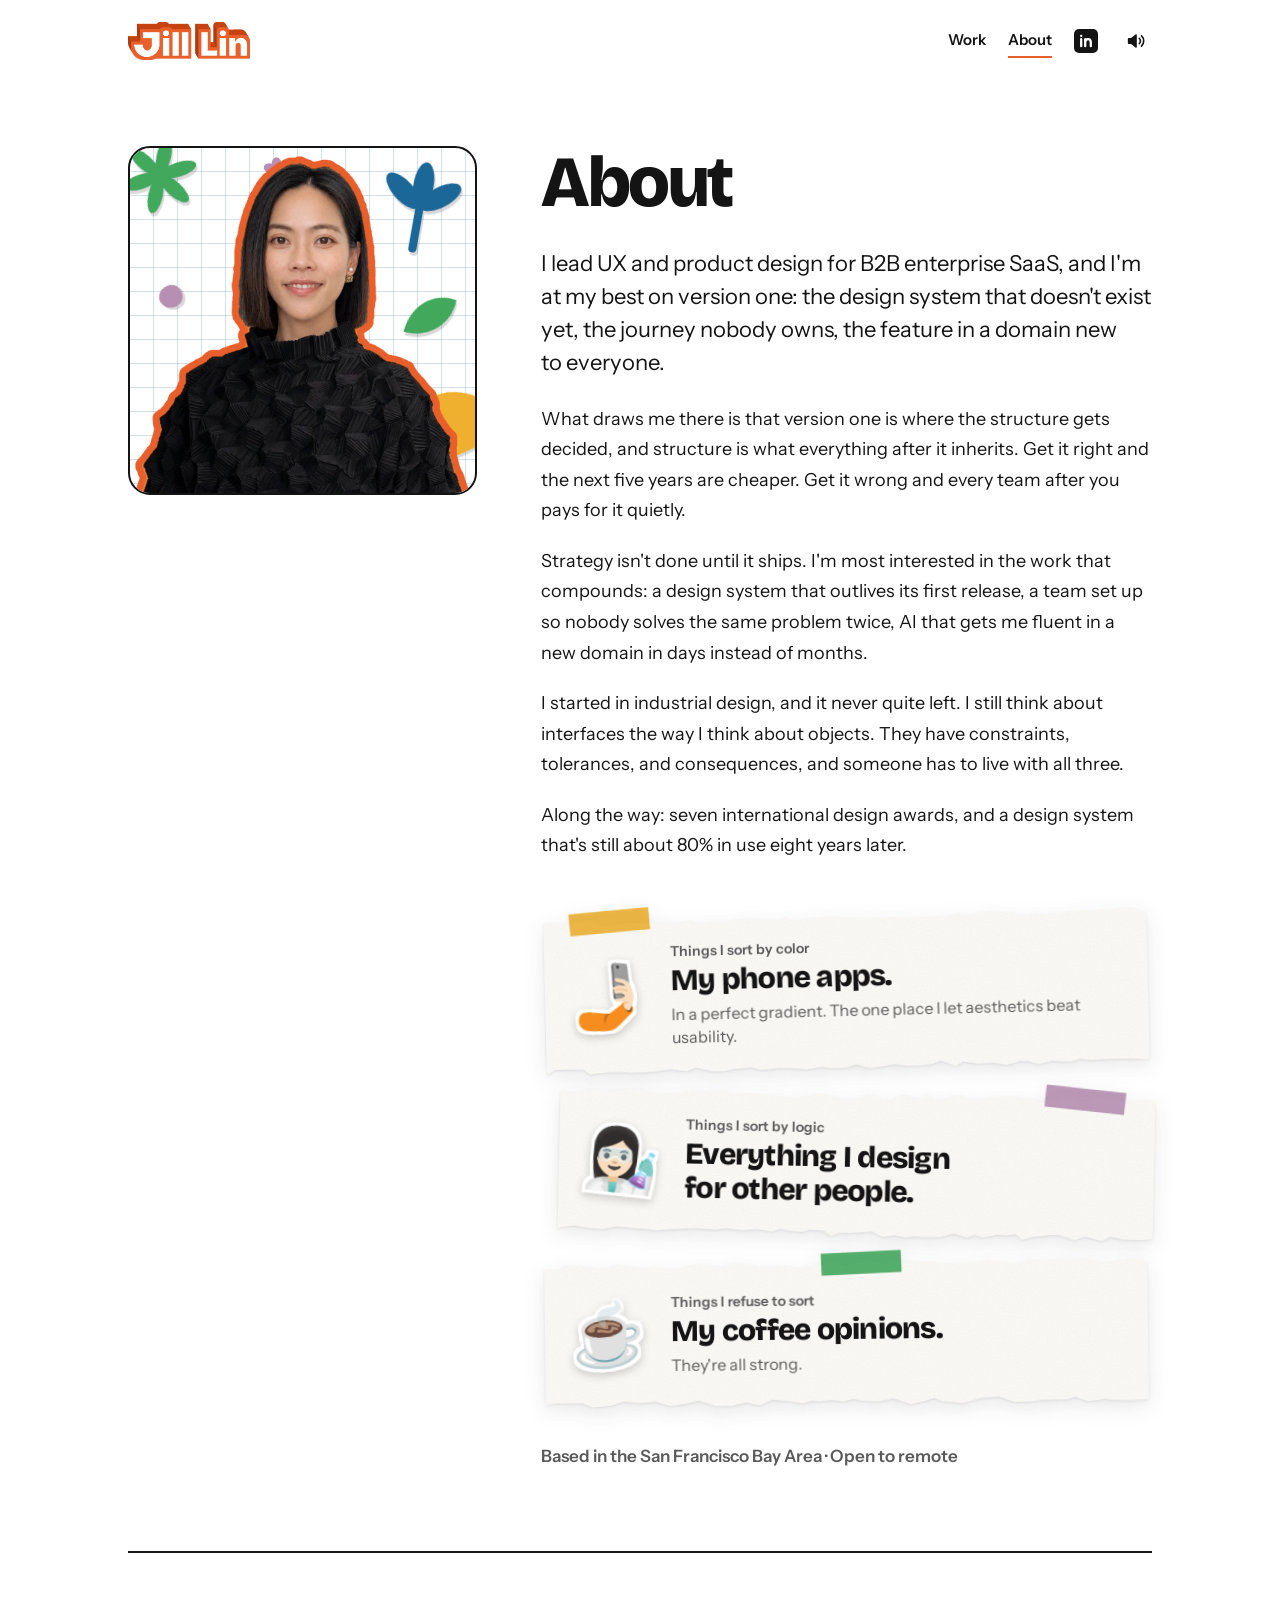
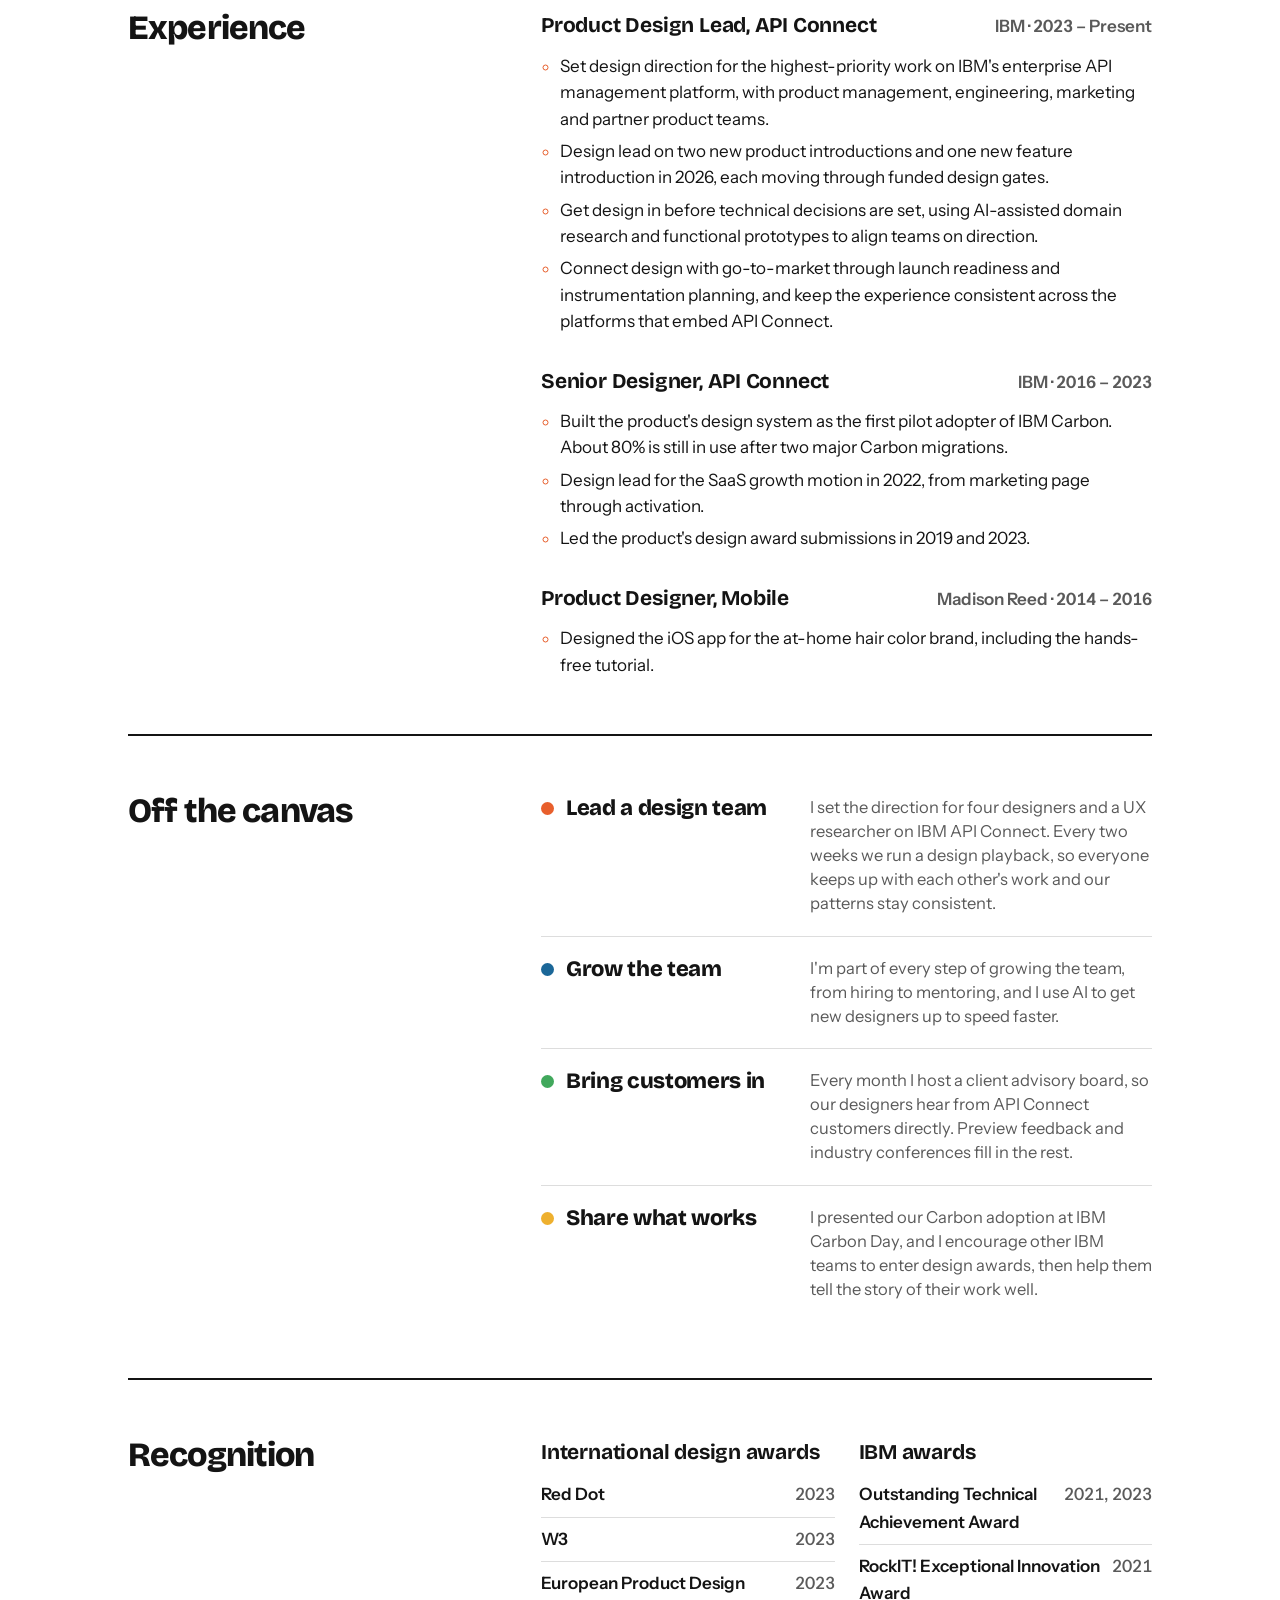
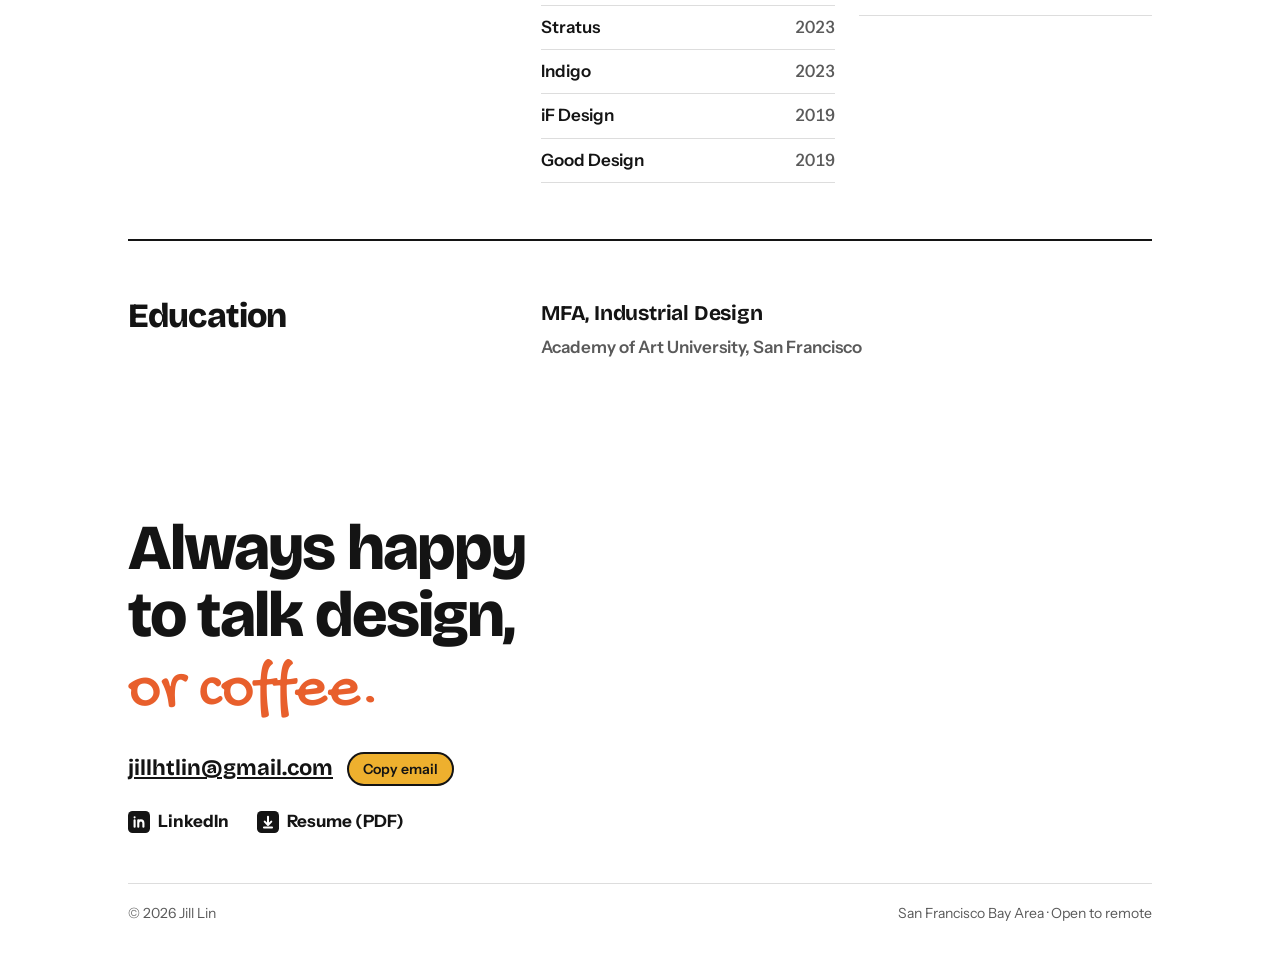
==== commit 23f05944: "Smaller header logo on desktop Co-Authored-By: Claude Opus 5.5 <noreply@anthropic.com> Claude-Sessio" ====
--- a/about.html
+++ b/about.html
@@ -1 +1 @@
-<!doctype html><html lang="en"><head><meta charset="utf-8"><meta name="viewport" content="width=device-width, initial-scale=1, viewport-fit=cover"><title>About · Jill Lin</title><meta name="description" content="I lead UX and product design for B2B enterprise SaaS, and I&#x27;m at my best on version one: the design system that doesn&#x27;t exist yet, the journey nobody owns, the feature in a domain new to everyone."><link rel="canonical" href="https://byjill.me/about"><meta property="og:type" content="website"><meta property="og:site_name" content="Jill Lin"><meta property="og:title" content="About · Jill Lin"><meta property="og:description" content="I lead UX and product design for B2B enterprise SaaS, and I&#x27;m at my best on version one: the design system that doesn&#x27;t exist yet, the journey nobody owns, the feature in a domain new to everyone."><meta property="og:url" content="https://byjill.me/about"><meta property="og:image" content="https://byjill.me/assets/og.png"><meta property="og:image:width" content="1200"><meta property="og:image:height" content="630"><meta name="twitter:card" content="summary_large_image"><link rel="icon" href="assets/favicon-32.png" sizes="32x32" type="image/png"><link rel="icon" href="assets/favicon-48.png" sizes="48x48" type="image/png"><link rel="apple-touch-icon" href="assets/apple-touch-icon.png"><meta name="theme-color" content="#FFFFFF"><link rel="preconnect" href="https://fonts.googleapis.com"><link rel="preconnect" href="https://fonts.gstatic.com" crossorigin><link rel="stylesheet" href="https://fonts.googleapis.com/css2?family=Bricolage+Grotesque:opsz,wght@12..96,600;12..96,700;12..96,800&family=Gochi+Hand&family=IBM+Plex+Mono:wght@500&family=IBM+Plex+Sans:wght@300;400;600&family=Instrument+Sans:ital,wght@0,400;0,600;0,700;1,400&display=swap"><link rel="stylesheet" href="assets/style.css"></head><body><div class="page " data-hl="a" style="--c:var(--pink);--on-c:var(--deep);--qc:#B85C17"><a class="skip" href="#main">Skip to content</a><header class="site-head"><div class="wrap"><a class="logo" href="index.html"><img src="assets/logo.png" alt="Jill Lin" width="154" height="48"></a><nav class="nav" aria-label="Main"><a href="index.html#work">Work</a><a href="about.html" aria-current="page">About</a><a class="li" href="https://www.linkedin.com/in/jillhtlin" target="_blank" rel="noopener" aria-label="LinkedIn" title="LinkedIn"><svg class="li-ic" viewBox="0 0 24 24" aria-hidden="true"><rect width="24" height="24" rx="5" fill="currentColor"/><path d="M7.2 10.2v7M7.2 6.8v.1M11.2 17.2v-7M11.2 13.4c0-2.1 1.3-3.2 2.9-3.2s2.7 1.1 2.7 3.2v3.8" fill="none" stroke="var(--paper)" stroke-width="2.3" stroke-linecap="round"/></svg></a><button class="sound-toggle" type="button" aria-pressed="false" aria-label="Turn sound on" title="Sound off" hidden><svg viewBox="0 0 24 24" aria-hidden="true"><path class="spk" d="M4 9.5h3.2L12 5.5v13l-4.8-4H4z"/><path class="wave" d="M15.5 9a4 4 0 0 1 0 6M18 6.5a7.5 7.5 0 0 1 0 11"/><path class="mute" d="M16 9.5l5 5M21 9.5l-5 5"/></svg></button></nav></div></header><main id="main"><div class="wrap"><div class="about-grid"><div class="photo"><div class="photo-card"><svg class="shape ph-0" viewBox="0 0 120 120" aria-hidden="true"><ellipse cx="60" cy="30" rx="11" ry="28" fill="var(--mint)" transform="rotate(0 60 60)"/><ellipse cx="60" cy="30" rx="11" ry="28" fill="var(--mint)" transform="rotate(60 60 60)"/><ellipse cx="60" cy="30" rx="11" ry="28" fill="var(--mint)" transform="rotate(120 60 60)"/><ellipse cx="60" cy="30" rx="11" ry="28" fill="var(--mint)" transform="rotate(180 60 60)"/><ellipse cx="60" cy="30" rx="11" ry="28" fill="var(--mint)" transform="rotate(240 60 60)"/><ellipse cx="60" cy="30" rx="11" ry="28" fill="var(--mint)" transform="rotate(300 60 60)"/><circle cx="60" cy="60" r="15" fill="var(--mint)"/></svg><svg class="shape ph-1" viewBox="0 0 120 150" aria-hidden="true"><path d="M60 144 V74" fill="none" stroke="var(--cobalt)" stroke-width="13" stroke-linecap="round"/><ellipse cx="60" cy="42" rx="16" ry="36" fill="var(--cobalt)" transform="rotate(-52 60 80)"/><ellipse cx="60" cy="42" rx="16" ry="36" fill="var(--cobalt)" transform="rotate(0 60 80)"/><ellipse cx="60" cy="42" rx="16" ry="36" fill="var(--cobalt)" transform="rotate(52 60 80)"/></svg><svg class="shape ph-2" viewBox="0 0 60 54" aria-hidden="true"><path d="M10 30 C8 12 26 2 40 6 C56 10 60 30 50 42 C38 54 14 50 10 30 Z" fill="var(--blush)"/></svg><svg class="shape ph-3" viewBox="0 0 100 110" aria-hidden="true"><path d="M8 104 C4 50 40 6 92 8 C98 58 62 102 8 104 Z" fill="var(--orange)"/></svg><svg class="shape ph-4" viewBox="0 0 120 70" aria-hidden="true"><path d="M6 66 C2 66 2 60 3 54 C10 24 32 4 60 4 C88 4 110 24 117 54 C118 60 118 66 114 66 Z" fill="var(--yellow)"/></svg><svg class="shape ph-5" viewBox="0 0 120 120" aria-hidden="true"><ellipse cx="60" cy="33" rx="19" ry="24" fill="var(--blush)" transform="rotate(0 60 60)"/><ellipse cx="60" cy="33" rx="19" ry="24" fill="var(--blush)" transform="rotate(72 60 60)"/><ellipse cx="60" cy="33" rx="19" ry="24" fill="var(--blush)" transform="rotate(144 60 60)"/><ellipse cx="60" cy="33" rx="19" ry="24" fill="var(--blush)" transform="rotate(216 60 60)"/><ellipse cx="60" cy="33" rx="19" ry="24" fill="var(--blush)" transform="rotate(288 60 60)"/><circle cx="60" cy="60" r="22" fill="var(--blush)"/></svg><picture><source media="(max-width: 820px)" srcset="assets/img/about-cutout-sq.webp" width="1000" height="1000"><img src="assets/img/about-cutout.webp" alt="Portrait of Jill Lin" width="1000" height="1250"></picture></div></div><div><h1>About</h1><div class="prose"><p>I lead UX and product design for B2B enterprise SaaS, and I&#x27;m at my best on version one: the design system that doesn&#x27;t exist yet, the journey nobody owns, the feature in a domain new to everyone.</p><p>What draws me there is that version one is where the structure gets decided, and structure is what everything after it inherits. Get it right and the next five years are cheaper. Get it wrong and every team after you pays for it quietly.</p><p>Strategy isn&#x27;t done until it ships. I&#x27;m most interested in the work that compounds: a design system that outlives its first release, a team set up so nobody solves the same problem twice, AI that gets me fluent in a new domain in days instead of months.</p><p>I started in industrial design, and it never quite left. I still think about interfaces the way I think about objects. They have constraints, tolerances, and consequences, and someone has to live with all three.</p><p>Along the way: seven international design awards, and a design system that&#x27;s still about 80% in use eight years later.</p></div><div class="sorts"><div class="sort"><div class="sort-paper" style="clip-path:polygon(0.0% 1.5px, 2.2% 2.4px, 4.5% 4.0px, 5.7% 0.1px, 8.5% 1.7px, 10.0% 6.4px, 12.1% 5.4px, 14.1% 4.1px, 15.5% 4.1px, 18.3% 3.3px, 20.9% 4.3px, 22.1% 4.9px, 24.4% 1.9px, 25.5% 5.5px, 27.6% 4.6px, 30.4% 4.6px, 33.3% 2.5px, 36.0% 2.8px, 39.0% 5.6px, 40.3% 0.9px, 41.8% 6.2px, 43.8% 4.0px, 45.5% 3.2px, 47.3% 2.2px, 49.6% 3.7px, 52.5% 4.4px, 55.4% 5.5px, 58.5% 4.3px, 59.9% 5.5px, 62.9% 5.8px, 65.1% 4.6px, 66.7% 5.3px, 68.9% 1.8px, 70.1% 5.5px, 73.2% 0.6px, 75.9% 2.6px, 77.3% 1.9px, 79.9% 5.6px, 81.1% 3.9px, 82.3% 4.6px, 84.0% 5.6px, 87.1% 3.2px, 90.1% 2.0px, 91.4% 3.8px, 92.5% 1.3px, 94.5% 3.9px, 95.9% 0.3px, 98.7% 2.0px, 100% 5.7px, 100.0% calc(100% - 2.4px), 98.0% calc(100% - 3.3px), 95.6% calc(100% - 3.8px), 93.4% calc(100% - 4.0px), 90.4% calc(100% - 3.2px), 88.5% calc(100% - 4.6px), 86.9% calc(100% - 1.9px), 83.9% calc(100% - 3.3px), 81.7% calc(100% - 0.1px), 79.8% calc(100% - 3.7px), 78.6% calc(100% - 3.9px), 76.3% calc(100% - 0.4px), 73.9% calc(100% - 3.0px), 71.5% calc(100% - 2.3px), 69.0% calc(100% - 4.7px), 67.9% calc(100% - 0.4px), 65.4% calc(100% - 6.2px), 63.8% calc(100% - 2.9px), 61.5% calc(100% - 2.0px), 59.7% calc(100% - 2.0px), 57.9% calc(100% - 3.8px), 56.2% calc(100% - 2.4px), 53.6% calc(100% - 0.2px), 51.3% calc(100% - 4.7px), 49.6% calc(100% - 1.4px), 46.9% calc(100% - 1.5px), 45.5% calc(100% - 2.8px), 43.0% calc(100% - 0.7px), 41.2% calc(100% - 2.1px), 38.5% calc(100% - 2.8px), 35.7% calc(100% - 1.1px), 33.9% calc(100% - 4.2px), 31.1% calc(100% - 2.9px), 29.5% calc(100% - 0.8px), 27.4% calc(100% - 1.2px), 24.7% calc(100% - 5.4px), 23.2% calc(100% - 1.8px), 20.5% calc(100% - 4.1px), 17.8% calc(100% - 2.2px), 16.5% calc(100% - 1.9px), 13.8% calc(100% - 1.7px), 12.0% calc(100% - 2.7px), 10.1% calc(100% - 2.6px), 7.2% calc(100% - 1.0px), 6.1% calc(100% - 6.0px), 3.2% calc(100% - 6.3px), 1.3% calc(100% - 6.1px), 0% calc(100% - 1.4px))"><span class="sort-emoji" aria-hidden="true">🤳🏻</span><div><small>Things I sort by color</small><b>My phone apps.</b><span>In a perfect gradient. The one place I let aesthetics beat usability.</span></div></div></div><div class="sort"><div class="sort-paper" style="clip-path:polygon(0.0% 2.9px, 2.2% 5.9px, 4.2% 3.3px, 6.5% 1.2px, 8.6% 4.0px, 11.3% 0.6px, 13.0% 0.6px, 15.7% 4.4px, 16.9% 6.3px, 19.9% 4.2px, 22.2% 1.0px, 23.3% 3.4px, 24.5% 1.2px, 26.1% 0.2px, 28.1% 2.8px, 30.9% 3.3px, 33.3% 3.2px, 35.7% 2.9px, 37.3% 6.4px, 40.4% 5.4px, 42.9% 2.0px, 44.5% 1.8px, 45.7% 4.9px, 47.6% 5.4px, 49.5% 6.1px, 52.2% 0.0px, 53.8% 5.8px, 55.8% 6.3px, 57.7% 0.5px, 60.0% 5.0px, 61.7% 0.6px, 63.4% 6.2px, 66.0% 0.8px, 67.6% 0.6px, 68.8% 5.1px, 70.3% 3.6px, 72.3% 1.2px, 74.8% 0.8px, 77.2% 0.7px, 79.1% 1.4px, 80.7% 6.2px, 83.4% 1.9px, 86.3% 1.3px, 88.2% 5.5px, 90.5% 0.6px, 93.6% 1.4px, 95.2% 4.9px, 97.0% 1.9px, 98.2% 0.6px, 100% 1.6px, 100.0% calc(100% - 3.8px), 98.2% calc(100% - 2.9px), 95.2% calc(100% - 3.1px), 92.9% calc(100% - 5.5px), 91.5% calc(100% - 1.0px), 88.6% calc(100% - 5.2px), 87.0% calc(100% - 1.2px), 84.4% calc(100% - 6.0px), 82.9% calc(100% - 6.1px), 80.1% calc(100% - 3.9px), 78.1% calc(100% - 0.7px), 77.0% calc(100% - 6.2px), 75.4% calc(100% - 4.5px), 73.8% calc(100% - 5.3px), 71.5% calc(100% - 1.9px), 70.1% calc(100% - 4.6px), 68.8% calc(100% - 1.5px), 66.6% calc(100% - 5.5px), 64.3% calc(100% - 1.8px), 61.4% calc(100% - 1.3px), 60.2% calc(100% - 1.7px), 58.3% calc(100% - 0.4px), 56.8% calc(100% - 2.4px), 54.6% calc(100% - 0.8px), 52.8% calc(100% - 5.7px), 49.7% calc(100% - 4.2px), 47.3% calc(100% - 3.7px), 45.9% calc(100% - 0.2px), 44.7% calc(100% - 5.8px), 42.3% calc(100% - 6.2px), 41.1% calc(100% - 4.1px), 39.1% calc(100% - 4.7px), 37.3% calc(100% - 6.4px), 36.1% calc(100% - 3.5px), 33.5% calc(100% - 5.8px), 31.0% calc(100% - 4.5px), 28.3% calc(100% - 5.9px), 26.5% calc(100% - 4.4px), 23.6% calc(100% - 5.6px), 21.7% calc(100% - 5.1px), 18.9% calc(100% - 3.7px), 16.5% calc(100% - 2.4px), 14.3% calc(100% - 3.9px), 13.0% calc(100% - 4.1px), 10.0% calc(100% - 5.6px), 7.4% calc(100% - 2.5px), 4.9% calc(100% - 3.7px), 2.9% calc(100% - 5.4px), 1.6% calc(100% - 4.8px), 0.5% calc(100% - 3.8px), 0% calc(100% - 1.5px))"><span class="sort-emoji" aria-hidden="true">👩🏻‍🔬</span><div><small>Things I sort by logic</small><b>Everything I design for other people.</b></div></div></div><div class="sort"><div class="sort-paper" style="clip-path:polygon(0.0% 4.2px, 2.5% 6.1px, 4.0% 0.4px, 6.7% 2.1px, 8.5% 5.2px, 10.0% 5.8px, 12.1% 0.5px, 15.0% 3.7px, 16.3% 5.4px, 18.9% 4.7px, 21.3% 6.4px, 22.4% 6.2px, 24.8% 1.6px, 27.1% 2.2px, 29.5% 4.5px, 31.6% 0.6px, 33.5% 1.9px, 36.1% 6.0px, 38.7% 3.4px, 40.2% 4.5px, 41.8% 6.4px, 43.2% 6.2px, 44.4% 5.0px, 46.1% 3.7px, 48.1% 2.0px, 50.0% 5.2px, 51.8% 2.3px, 54.5% 1.1px, 56.3% 3.3px, 58.4% 1.1px, 61.0% 3.1px, 62.3% 2.2px, 63.5% 2.2px, 64.8% 1.6px, 67.0% 4.4px, 68.7% 3.0px, 70.9% 3.7px, 73.7% 1.4px, 76.4% 3.5px, 79.3% 4.4px, 80.4% 0.4px, 83.0% 1.9px, 85.4% 0.6px, 87.6% 2.6px, 89.6% 0.0px, 92.5% 5.4px, 95.0% 4.0px, 96.6% 1.2px, 99.3% 2.1px, 100% 5.6px, 100.0% calc(100% - 2.2px), 96.9% calc(100% - 1.2px), 94.1% calc(100% - 1.9px), 92.8% calc(100% - 3.0px), 90.0% calc(100% - 0.7px), 87.8% calc(100% - 5.5px), 86.6% calc(100% - 3.1px), 84.9% calc(100% - 3.0px), 82.1% calc(100% - 2.8px), 80.4% calc(100% - 1.3px), 77.7% calc(100% - 1.0px), 75.2% calc(100% - 6.4px), 72.7% calc(100% - 5.8px), 71.4% calc(100% - 3.9px), 69.1% calc(100% - 0.5px), 67.1% calc(100% - 2.0px), 65.8% calc(100% - 2.6px), 64.5% calc(100% - 5.9px), 63.1% calc(100% - 3.5px), 60.6% calc(100% - 0.1px), 57.6% calc(100% - 5.9px), 55.4% calc(100% - 3.3px), 52.6% calc(100% - 3.9px), 51.0% calc(100% - 6.0px), 49.5% calc(100% - 3.6px), 47.4% calc(100% - 4.9px), 45.5% calc(100% - 4.1px), 44.0% calc(100% - 4.5px), 42.6% calc(100% - 2.2px), 40.5% calc(100% - 4.6px), 37.6% calc(100% - 6.2px), 35.5% calc(100% - 0.4px), 33.3% calc(100% - 3.7px), 30.7% calc(100% - 0.3px), 28.0% calc(100% - 0.8px), 25.3% calc(100% - 6.3px), 23.1% calc(100% - 2.9px), 20.7% calc(100% - 0.9px), 18.3% calc(100% - 5.4px), 15.3% calc(100% - 4.5px), 12.8% calc(100% - 6.2px), 11.0% calc(100% - 2.2px), 7.9% calc(100% - 0.4px), 6.1% calc(100% - 4.8px), 3.2% calc(100% - 5.1px), 1.7% calc(100% - 5.1px), 0.1% calc(100% - 3.4px), 0% calc(100% - 6.3px))"><span class="sort-emoji" aria-hidden="true">☕</span><div><small>Things I refuse to sort</small><b>My coffee opinions.</b><span>They&#x27;re all strong.</span></div></div></div></div><p class="loc">Based in the San Francisco Bay Area · Open to remote</p></div></div><section class="cv"><h2>Experience</h2><ol class="jobs"><li class="job"><div class="job-head"><h3>Product Design Lead, API Connect</h3><span class="job-meta">IBM · 2023 – Present</span></div><ul><li>Set design direction for the highest-priority work on IBM&#x27;s enterprise API management platform, with product management, engineering, marketing and partner product teams.</li><li>Design lead on two new product introductions and one new feature introduction in 2026, each moving through funded design gates.</li><li>Get design in before technical decisions are set, using AI-assisted domain research and functional prototypes to align teams on direction.</li><li>Connect design with go-to-market through launch readiness and instrumentation planning, and keep the experience consistent across the platforms that embed API Connect.</li></ul></li><li class="job"><div class="job-head"><h3>Senior Designer, API Connect</h3><span class="job-meta">IBM · 2016 – 2023</span></div><ul><li>Built the product&#x27;s design system as the first pilot adopter of IBM Carbon. About 80% is still in use after two major Carbon migrations.</li><li>Design lead for the SaaS growth motion in 2022, from marketing page through activation.</li><li>Led the product&#x27;s design award submissions in 2019 and 2023.</li></ul></li><li class="job"><div class="job-head"><h3>Product Designer, Mobile</h3><span class="job-meta">Madison Reed · 2014 – 2016</span></div><ul><li>Designed the iOS app for the at-home hair color brand, including the hands-free tutorial.</li></ul></li></ol></section><section class="cv"><h2>Off the canvas</h2><div class="hls"><div class="hl"><b>Lead a design team</b><span>I set the direction for four designers and a UX researcher on IBM API Connect. Every two weeks we run a design playback, so everyone keeps up with each other&#x27;s work and our patterns stay consistent.</span></div><div class="hl"><b>Grow the team</b><span>I&#x27;m part of every step of growing the team, from hiring to mentoring, and I use AI to get new designers up to speed faster.</span></div><div class="hl"><b>Bring customers in</b><span>Every month I host a client advisory board, so our designers hear from API Connect customers directly. Preview feedback and industry conferences fill in the rest.</span></div><div class="hl"><b>Share what works</b><span>I presented our Carbon adoption at IBM Carbon Day, and I encourage other IBM teams to enter design awards, then help them tell the story of their work well.</span></div></div></section><section class="cv"><h2>Recognition</h2><div class="awd"><div><h3>International design awards</h3><ul><li><span>Red Dot</span><span class="yr">2023</span></li><li><span>W3</span><span class="yr">2023</span></li><li><span>European Product Design</span><span class="yr">2023</span></li><li><span>Stratus</span><span class="yr">2023</span></li><li><span>Indigo</span><span class="yr">2023</span></li><li><span>iF Design</span><span class="yr">2019</span></li><li><span>Good Design</span><span class="yr">2019</span></li></ul></div><div><h3>IBM awards</h3><ul><li><span>Outstanding Technical Achievement Award</span><span class="yr">2021, 2023</span></li><li><span>RockIT! Exceptional Innovation Award</span><span class="yr">2021</span></li></ul></div></div></section><section class="cv"><h2>Education</h2><div class="edu"><h3>MFA, Industrial Design</h3><span class="job-meta">Academy of Art University, San Francisco</span></div></section></div></main><footer class="site-foot" id="contact"><div class="wrap"><p class="big">Always happy to talk design, <span class="hand">or coffee.</span></p><div class="contact"><a class="email" href="mailto:jillhtlin@gmail.com">jillhtlin@gmail.com</a><button class="copy" type="button" data-copy="jillhtlin@gmail.com">Copy email</button></div><div class="foot-links"><a class="li" href="https://www.linkedin.com/in/jillhtlin" target="_blank" rel="noopener"><svg class="li-ic" viewBox="0 0 24 24" aria-hidden="true"><rect width="24" height="24" rx="5" fill="currentColor"/><path d="M7.2 10.2v7M7.2 6.8v.1M11.2 17.2v-7M11.2 13.4c0-2.1 1.3-3.2 2.9-3.2s2.7 1.1 2.7 3.2v3.8" fill="none" stroke="var(--paper)" stroke-width="2.3" stroke-linecap="round"/></svg>LinkedIn</a><a class="li" href="assets/Jill-Lin-Resume.pdf" download="Jill-Lin-Resume.pdf"><svg class="li-ic" viewBox="0 0 24 24" aria-hidden="true"><rect width="24" height="24" rx="5" fill="currentColor"/><path d="M12 6.4v8.4M8.4 11.6l3.6 3.6 3.6-3.6M7.6 18h8.8" fill="none" stroke="var(--paper)" stroke-width="2.2" stroke-linecap="round" stroke-linejoin="round"/></svg>Resume (PDF)</a></div><div class="fine"><span>© 2026 Jill Lin</span><span>San Francisco Bay Area · Open to remote</span></div></div></footer><script>document.querySelectorAll("[data-copy]").forEach(function(b){b.addEventListener("click",function(){var t=b.getAttribute("data-copy"),done=function(){b.textContent="Copied";setTimeout(function(){b.textContent="Copy email"},1600)};try{navigator.clipboard.writeText(t).then(done,function(){sel()})}catch(e){sel()}function sel(){var r=document.createRange(),e=document.querySelector(".email");r.selectNodeContents(e);var s=getSelection();s.removeAllRanges();s.addRange(r);b.textContent="Selected"}})});</script></div><script>(function(){if(location.hash)return;var n=(performance.getEntriesByType&&performance.getEntriesByType("navigation")[0])||{};if(n.type==="back_forward")return;function up(){window.scrollTo(0,0);try{document.documentElement.scrollIntoView({block:"start"})}catch(e){}}up();document.addEventListener("DOMContentLoaded",up);window.addEventListener("load",function(){up();setTimeout(up,80)})})();</script><script src="assets/sound.js" defer></script></body></html>+<!doctype html><html lang="en"><head><meta charset="utf-8"><meta name="viewport" content="width=device-width, initial-scale=1, viewport-fit=cover"><title>About · Jill Lin</title><meta name="description" content="I lead UX and product design for B2B enterprise SaaS, and I&#x27;m at my best on version one: the design system that doesn&#x27;t exist yet, the journey nobody owns, the feature in a domain new to everyone."><link rel="canonical" href="https://byjill.me/about"><meta property="og:type" content="website"><meta property="og:site_name" content="Jill Lin"><meta property="og:title" content="About · Jill Lin"><meta property="og:description" content="I lead UX and product design for B2B enterprise SaaS, and I&#x27;m at my best on version one: the design system that doesn&#x27;t exist yet, the journey nobody owns, the feature in a domain new to everyone."><meta property="og:url" content="https://byjill.me/about"><meta property="og:image" content="https://byjill.me/assets/og.png"><meta property="og:image:width" content="1200"><meta property="og:image:height" content="630"><meta name="twitter:card" content="summary_large_image"><link rel="icon" href="assets/favicon-32.png" sizes="32x32" type="image/png"><link rel="icon" href="assets/favicon-48.png" sizes="48x48" type="image/png"><link rel="apple-touch-icon" href="assets/apple-touch-icon.png"><meta name="theme-color" content="#FFFFFF"><link rel="preconnect" href="https://fonts.googleapis.com"><link rel="preconnect" href="https://fonts.gstatic.com" crossorigin><link rel="stylesheet" href="https://fonts.googleapis.com/css2?family=Bricolage+Grotesque:opsz,wght@12..96,600;12..96,700;12..96,800&family=Gochi+Hand&family=IBM+Plex+Mono:wght@500&family=IBM+Plex+Sans:wght@300;400;600&family=Instrument+Sans:ital,wght@0,400;0,600;0,700;1,400&display=swap"><link rel="stylesheet" href="assets/style.css"></head><body><div class="page " data-hl="a" style="--c:var(--pink);--on-c:var(--deep);--qc:#B85C17"><a class="skip" href="#main">Skip to content</a><header class="site-head"><div class="wrap"><a class="logo" href="index.html"><img src="assets/logo.png" alt="Jill Lin" width="120" height="38"></a><nav class="nav" aria-label="Main"><a href="index.html#work">Work</a><a href="about.html" aria-current="page">About</a><a class="li" href="https://www.linkedin.com/in/jillhtlin" target="_blank" rel="noopener" aria-label="LinkedIn" title="LinkedIn"><svg class="li-ic" viewBox="0 0 24 24" aria-hidden="true"><rect width="24" height="24" rx="5" fill="currentColor"/><path d="M7.2 10.2v7M7.2 6.8v.1M11.2 17.2v-7M11.2 13.4c0-2.1 1.3-3.2 2.9-3.2s2.7 1.1 2.7 3.2v3.8" fill="none" stroke="var(--paper)" stroke-width="2.3" stroke-linecap="round"/></svg></a><button class="sound-toggle" type="button" aria-pressed="false" aria-label="Turn sound on" title="Sound off" hidden><svg viewBox="0 0 24 24" aria-hidden="true"><path class="spk" d="M4 9.5h3.2L12 5.5v13l-4.8-4H4z"/><path class="wave" d="M15.5 9a4 4 0 0 1 0 6M18 6.5a7.5 7.5 0 0 1 0 11"/><path class="mute" d="M16 9.5l5 5M21 9.5l-5 5"/></svg></button></nav></div></header><main id="main"><div class="wrap"><div class="about-grid"><div class="photo"><div class="photo-card"><svg class="shape ph-0" viewBox="0 0 120 120" aria-hidden="true"><ellipse cx="60" cy="30" rx="11" ry="28" fill="var(--mint)" transform="rotate(0 60 60)"/><ellipse cx="60" cy="30" rx="11" ry="28" fill="var(--mint)" transform="rotate(60 60 60)"/><ellipse cx="60" cy="30" rx="11" ry="28" fill="var(--mint)" transform="rotate(120 60 60)"/><ellipse cx="60" cy="30" rx="11" ry="28" fill="var(--mint)" transform="rotate(180 60 60)"/><ellipse cx="60" cy="30" rx="11" ry="28" fill="var(--mint)" transform="rotate(240 60 60)"/><ellipse cx="60" cy="30" rx="11" ry="28" fill="var(--mint)" transform="rotate(300 60 60)"/><circle cx="60" cy="60" r="15" fill="var(--mint)"/></svg><svg class="shape ph-1" viewBox="0 0 120 150" aria-hidden="true"><path d="M60 144 V74" fill="none" stroke="var(--cobalt)" stroke-width="13" stroke-linecap="round"/><ellipse cx="60" cy="42" rx="16" ry="36" fill="var(--cobalt)" transform="rotate(-52 60 80)"/><ellipse cx="60" cy="42" rx="16" ry="36" fill="var(--cobalt)" transform="rotate(0 60 80)"/><ellipse cx="60" cy="42" rx="16" ry="36" fill="var(--cobalt)" transform="rotate(52 60 80)"/></svg><svg class="shape ph-2" viewBox="0 0 60 54" aria-hidden="true"><path d="M10 30 C8 12 26 2 40 6 C56 10 60 30 50 42 C38 54 14 50 10 30 Z" fill="var(--blush)"/></svg><svg class="shape ph-3" viewBox="0 0 100 110" aria-hidden="true"><path d="M8 104 C4 50 40 6 92 8 C98 58 62 102 8 104 Z" fill="var(--orange)"/></svg><svg class="shape ph-4" viewBox="0 0 120 70" aria-hidden="true"><path d="M6 66 C2 66 2 60 3 54 C10 24 32 4 60 4 C88 4 110 24 117 54 C118 60 118 66 114 66 Z" fill="var(--yellow)"/></svg><svg class="shape ph-5" viewBox="0 0 120 120" aria-hidden="true"><ellipse cx="60" cy="33" rx="19" ry="24" fill="var(--blush)" transform="rotate(0 60 60)"/><ellipse cx="60" cy="33" rx="19" ry="24" fill="var(--blush)" transform="rotate(72 60 60)"/><ellipse cx="60" cy="33" rx="19" ry="24" fill="var(--blush)" transform="rotate(144 60 60)"/><ellipse cx="60" cy="33" rx="19" ry="24" fill="var(--blush)" transform="rotate(216 60 60)"/><ellipse cx="60" cy="33" rx="19" ry="24" fill="var(--blush)" transform="rotate(288 60 60)"/><circle cx="60" cy="60" r="22" fill="var(--blush)"/></svg><picture><source media="(max-width: 820px)" srcset="assets/img/about-cutout-sq.webp" width="1000" height="1000"><img src="assets/img/about-cutout.webp" alt="Portrait of Jill Lin" width="1000" height="1250"></picture></div></div><div><h1>About</h1><div class="prose"><p>I lead UX and product design for B2B enterprise SaaS, and I&#x27;m at my best on version one: the design system that doesn&#x27;t exist yet, the journey nobody owns, the feature in a domain new to everyone.</p><p>What draws me there is that version one is where the structure gets decided, and structure is what everything after it inherits. Get it right and the next five years are cheaper. Get it wrong and every team after you pays for it quietly.</p><p>Strategy isn&#x27;t done until it ships. I&#x27;m most interested in the work that compounds: a design system that outlives its first release, a team set up so nobody solves the same problem twice, AI that gets me fluent in a new domain in days instead of months.</p><p>I started in industrial design, and it never quite left. I still think about interfaces the way I think about objects. They have constraints, tolerances, and consequences, and someone has to live with all three.</p><p>Along the way: seven international design awards, and a design system that&#x27;s still about 80% in use eight years later.</p></div><div class="sorts"><div class="sort"><div class="sort-paper" style="clip-path:polygon(0.0% 1.5px, 2.2% 2.4px, 4.5% 4.0px, 5.7% 0.1px, 8.5% 1.7px, 10.0% 6.4px, 12.1% 5.4px, 14.1% 4.1px, 15.5% 4.1px, 18.3% 3.3px, 20.9% 4.3px, 22.1% 4.9px, 24.4% 1.9px, 25.5% 5.5px, 27.6% 4.6px, 30.4% 4.6px, 33.3% 2.5px, 36.0% 2.8px, 39.0% 5.6px, 40.3% 0.9px, 41.8% 6.2px, 43.8% 4.0px, 45.5% 3.2px, 47.3% 2.2px, 49.6% 3.7px, 52.5% 4.4px, 55.4% 5.5px, 58.5% 4.3px, 59.9% 5.5px, 62.9% 5.8px, 65.1% 4.6px, 66.7% 5.3px, 68.9% 1.8px, 70.1% 5.5px, 73.2% 0.6px, 75.9% 2.6px, 77.3% 1.9px, 79.9% 5.6px, 81.1% 3.9px, 82.3% 4.6px, 84.0% 5.6px, 87.1% 3.2px, 90.1% 2.0px, 91.4% 3.8px, 92.5% 1.3px, 94.5% 3.9px, 95.9% 0.3px, 98.7% 2.0px, 100% 5.7px, 100.0% calc(100% - 2.4px), 98.0% calc(100% - 3.3px), 95.6% calc(100% - 3.8px), 93.4% calc(100% - 4.0px), 90.4% calc(100% - 3.2px), 88.5% calc(100% - 4.6px), 86.9% calc(100% - 1.9px), 83.9% calc(100% - 3.3px), 81.7% calc(100% - 0.1px), 79.8% calc(100% - 3.7px), 78.6% calc(100% - 3.9px), 76.3% calc(100% - 0.4px), 73.9% calc(100% - 3.0px), 71.5% calc(100% - 2.3px), 69.0% calc(100% - 4.7px), 67.9% calc(100% - 0.4px), 65.4% calc(100% - 6.2px), 63.8% calc(100% - 2.9px), 61.5% calc(100% - 2.0px), 59.7% calc(100% - 2.0px), 57.9% calc(100% - 3.8px), 56.2% calc(100% - 2.4px), 53.6% calc(100% - 0.2px), 51.3% calc(100% - 4.7px), 49.6% calc(100% - 1.4px), 46.9% calc(100% - 1.5px), 45.5% calc(100% - 2.8px), 43.0% calc(100% - 0.7px), 41.2% calc(100% - 2.1px), 38.5% calc(100% - 2.8px), 35.7% calc(100% - 1.1px), 33.9% calc(100% - 4.2px), 31.1% calc(100% - 2.9px), 29.5% calc(100% - 0.8px), 27.4% calc(100% - 1.2px), 24.7% calc(100% - 5.4px), 23.2% calc(100% - 1.8px), 20.5% calc(100% - 4.1px), 17.8% calc(100% - 2.2px), 16.5% calc(100% - 1.9px), 13.8% calc(100% - 1.7px), 12.0% calc(100% - 2.7px), 10.1% calc(100% - 2.6px), 7.2% calc(100% - 1.0px), 6.1% calc(100% - 6.0px), 3.2% calc(100% - 6.3px), 1.3% calc(100% - 6.1px), 0% calc(100% - 1.4px))"><span class="sort-emoji" aria-hidden="true">🤳🏻</span><div><small>Things I sort by color</small><b>My phone apps.</b><span>In a perfect gradient. The one place I let aesthetics beat usability.</span></div></div></div><div class="sort"><div class="sort-paper" style="clip-path:polygon(0.0% 2.9px, 2.2% 5.9px, 4.2% 3.3px, 6.5% 1.2px, 8.6% 4.0px, 11.3% 0.6px, 13.0% 0.6px, 15.7% 4.4px, 16.9% 6.3px, 19.9% 4.2px, 22.2% 1.0px, 23.3% 3.4px, 24.5% 1.2px, 26.1% 0.2px, 28.1% 2.8px, 30.9% 3.3px, 33.3% 3.2px, 35.7% 2.9px, 37.3% 6.4px, 40.4% 5.4px, 42.9% 2.0px, 44.5% 1.8px, 45.7% 4.9px, 47.6% 5.4px, 49.5% 6.1px, 52.2% 0.0px, 53.8% 5.8px, 55.8% 6.3px, 57.7% 0.5px, 60.0% 5.0px, 61.7% 0.6px, 63.4% 6.2px, 66.0% 0.8px, 67.6% 0.6px, 68.8% 5.1px, 70.3% 3.6px, 72.3% 1.2px, 74.8% 0.8px, 77.2% 0.7px, 79.1% 1.4px, 80.7% 6.2px, 83.4% 1.9px, 86.3% 1.3px, 88.2% 5.5px, 90.5% 0.6px, 93.6% 1.4px, 95.2% 4.9px, 97.0% 1.9px, 98.2% 0.6px, 100% 1.6px, 100.0% calc(100% - 3.8px), 98.2% calc(100% - 2.9px), 95.2% calc(100% - 3.1px), 92.9% calc(100% - 5.5px), 91.5% calc(100% - 1.0px), 88.6% calc(100% - 5.2px), 87.0% calc(100% - 1.2px), 84.4% calc(100% - 6.0px), 82.9% calc(100% - 6.1px), 80.1% calc(100% - 3.9px), 78.1% calc(100% - 0.7px), 77.0% calc(100% - 6.2px), 75.4% calc(100% - 4.5px), 73.8% calc(100% - 5.3px), 71.5% calc(100% - 1.9px), 70.1% calc(100% - 4.6px), 68.8% calc(100% - 1.5px), 66.6% calc(100% - 5.5px), 64.3% calc(100% - 1.8px), 61.4% calc(100% - 1.3px), 60.2% calc(100% - 1.7px), 58.3% calc(100% - 0.4px), 56.8% calc(100% - 2.4px), 54.6% calc(100% - 0.8px), 52.8% calc(100% - 5.7px), 49.7% calc(100% - 4.2px), 47.3% calc(100% - 3.7px), 45.9% calc(100% - 0.2px), 44.7% calc(100% - 5.8px), 42.3% calc(100% - 6.2px), 41.1% calc(100% - 4.1px), 39.1% calc(100% - 4.7px), 37.3% calc(100% - 6.4px), 36.1% calc(100% - 3.5px), 33.5% calc(100% - 5.8px), 31.0% calc(100% - 4.5px), 28.3% calc(100% - 5.9px), 26.5% calc(100% - 4.4px), 23.6% calc(100% - 5.6px), 21.7% calc(100% - 5.1px), 18.9% calc(100% - 3.7px), 16.5% calc(100% - 2.4px), 14.3% calc(100% - 3.9px), 13.0% calc(100% - 4.1px), 10.0% calc(100% - 5.6px), 7.4% calc(100% - 2.5px), 4.9% calc(100% - 3.7px), 2.9% calc(100% - 5.4px), 1.6% calc(100% - 4.8px), 0.5% calc(100% - 3.8px), 0% calc(100% - 1.5px))"><span class="sort-emoji" aria-hidden="true">👩🏻‍🔬</span><div><small>Things I sort by logic</small><b>Everything I design for other people.</b></div></div></div><div class="sort"><div class="sort-paper" style="clip-path:polygon(0.0% 4.2px, 2.5% 6.1px, 4.0% 0.4px, 6.7% 2.1px, 8.5% 5.2px, 10.0% 5.8px, 12.1% 0.5px, 15.0% 3.7px, 16.3% 5.4px, 18.9% 4.7px, 21.3% 6.4px, 22.4% 6.2px, 24.8% 1.6px, 27.1% 2.2px, 29.5% 4.5px, 31.6% 0.6px, 33.5% 1.9px, 36.1% 6.0px, 38.7% 3.4px, 40.2% 4.5px, 41.8% 6.4px, 43.2% 6.2px, 44.4% 5.0px, 46.1% 3.7px, 48.1% 2.0px, 50.0% 5.2px, 51.8% 2.3px, 54.5% 1.1px, 56.3% 3.3px, 58.4% 1.1px, 61.0% 3.1px, 62.3% 2.2px, 63.5% 2.2px, 64.8% 1.6px, 67.0% 4.4px, 68.7% 3.0px, 70.9% 3.7px, 73.7% 1.4px, 76.4% 3.5px, 79.3% 4.4px, 80.4% 0.4px, 83.0% 1.9px, 85.4% 0.6px, 87.6% 2.6px, 89.6% 0.0px, 92.5% 5.4px, 95.0% 4.0px, 96.6% 1.2px, 99.3% 2.1px, 100% 5.6px, 100.0% calc(100% - 2.2px), 96.9% calc(100% - 1.2px), 94.1% calc(100% - 1.9px), 92.8% calc(100% - 3.0px), 90.0% calc(100% - 0.7px), 87.8% calc(100% - 5.5px), 86.6% calc(100% - 3.1px), 84.9% calc(100% - 3.0px), 82.1% calc(100% - 2.8px), 80.4% calc(100% - 1.3px), 77.7% calc(100% - 1.0px), 75.2% calc(100% - 6.4px), 72.7% calc(100% - 5.8px), 71.4% calc(100% - 3.9px), 69.1% calc(100% - 0.5px), 67.1% calc(100% - 2.0px), 65.8% calc(100% - 2.6px), 64.5% calc(100% - 5.9px), 63.1% calc(100% - 3.5px), 60.6% calc(100% - 0.1px), 57.6% calc(100% - 5.9px), 55.4% calc(100% - 3.3px), 52.6% calc(100% - 3.9px), 51.0% calc(100% - 6.0px), 49.5% calc(100% - 3.6px), 47.4% calc(100% - 4.9px), 45.5% calc(100% - 4.1px), 44.0% calc(100% - 4.5px), 42.6% calc(100% - 2.2px), 40.5% calc(100% - 4.6px), 37.6% calc(100% - 6.2px), 35.5% calc(100% - 0.4px), 33.3% calc(100% - 3.7px), 30.7% calc(100% - 0.3px), 28.0% calc(100% - 0.8px), 25.3% calc(100% - 6.3px), 23.1% calc(100% - 2.9px), 20.7% calc(100% - 0.9px), 18.3% calc(100% - 5.4px), 15.3% calc(100% - 4.5px), 12.8% calc(100% - 6.2px), 11.0% calc(100% - 2.2px), 7.9% calc(100% - 0.4px), 6.1% calc(100% - 4.8px), 3.2% calc(100% - 5.1px), 1.7% calc(100% - 5.1px), 0.1% calc(100% - 3.4px), 0% calc(100% - 6.3px))"><span class="sort-emoji" aria-hidden="true">☕</span><div><small>Things I refuse to sort</small><b>My coffee opinions.</b><span>They&#x27;re all strong.</span></div></div></div></div><p class="loc">Based in the San Francisco Bay Area · Open to remote</p></div></div><section class="cv"><h2>Experience</h2><ol class="jobs"><li class="job"><div class="job-head"><h3>Product Design Lead, API Connect</h3><span class="job-meta">IBM · 2023 – Present</span></div><ul><li>Set design direction for the highest-priority work on IBM&#x27;s enterprise API management platform, with product management, engineering, marketing and partner product teams.</li><li>Design lead on two new product introductions and one new feature introduction in 2026, each moving through funded design gates.</li><li>Get design in before technical decisions are set, using AI-assisted domain research and functional prototypes to align teams on direction.</li><li>Connect design with go-to-market through launch readiness and instrumentation planning, and keep the experience consistent across the platforms that embed API Connect.</li></ul></li><li class="job"><div class="job-head"><h3>Senior Designer, API Connect</h3><span class="job-meta">IBM · 2016 – 2023</span></div><ul><li>Built the product&#x27;s design system as the first pilot adopter of IBM Carbon. About 80% is still in use after two major Carbon migrations.</li><li>Design lead for the SaaS growth motion in 2022, from marketing page through activation.</li><li>Led the product&#x27;s design award submissions in 2019 and 2023.</li></ul></li><li class="job"><div class="job-head"><h3>Product Designer, Mobile</h3><span class="job-meta">Madison Reed · 2014 – 2016</span></div><ul><li>Designed the iOS app for the at-home hair color brand, including the hands-free tutorial.</li></ul></li></ol></section><section class="cv"><h2>Off the canvas</h2><div class="hls"><div class="hl"><b>Lead a design team</b><span>I set the direction for four designers and a UX researcher on IBM API Connect. Every two weeks we run a design playback, so everyone keeps up with each other&#x27;s work and our patterns stay consistent.</span></div><div class="hl"><b>Grow the team</b><span>I&#x27;m part of every step of growing the team, from hiring to mentoring, and I use AI to get new designers up to speed faster.</span></div><div class="hl"><b>Bring customers in</b><span>Every month I host a client advisory board, so our designers hear from API Connect customers directly. Preview feedback and industry conferences fill in the rest.</span></div><div class="hl"><b>Share what works</b><span>I presented our Carbon adoption at IBM Carbon Day, and I encourage other IBM teams to enter design awards, then help them tell the story of their work well.</span></div></div></section><section class="cv"><h2>Recognition</h2><div class="awd"><div><h3>International design awards</h3><ul><li><span>Red Dot</span><span class="yr">2023</span></li><li><span>W3</span><span class="yr">2023</span></li><li><span>European Product Design</span><span class="yr">2023</span></li><li><span>Stratus</span><span class="yr">2023</span></li><li><span>Indigo</span><span class="yr">2023</span></li><li><span>iF Design</span><span class="yr">2019</span></li><li><span>Good Design</span><span class="yr">2019</span></li></ul></div><div><h3>IBM awards</h3><ul><li><span>Outstanding Technical Achievement Award</span><span class="yr">2021, 2023</span></li><li><span>RockIT! Exceptional Innovation Award</span><span class="yr">2021</span></li></ul></div></div></section><section class="cv"><h2>Education</h2><div class="edu"><h3>MFA, Industrial Design</h3><span class="job-meta">Academy of Art University, San Francisco</span></div></section></div></main><footer class="site-foot" id="contact"><div class="wrap"><p class="big">Always happy to talk design, <span class="hand">or coffee.</span></p><div class="contact"><a class="email" href="mailto:jillhtlin@gmail.com">jillhtlin@gmail.com</a><button class="copy" type="button" data-copy="jillhtlin@gmail.com">Copy email</button></div><div class="foot-links"><a class="li" href="https://www.linkedin.com/in/jillhtlin" target="_blank" rel="noopener"><svg class="li-ic" viewBox="0 0 24 24" aria-hidden="true"><rect width="24" height="24" rx="5" fill="currentColor"/><path d="M7.2 10.2v7M7.2 6.8v.1M11.2 17.2v-7M11.2 13.4c0-2.1 1.3-3.2 2.9-3.2s2.7 1.1 2.7 3.2v3.8" fill="none" stroke="var(--paper)" stroke-width="2.3" stroke-linecap="round"/></svg>LinkedIn</a><a class="li" href="assets/Jill-Lin-Resume.pdf" download="Jill-Lin-Resume.pdf"><svg class="li-ic" viewBox="0 0 24 24" aria-hidden="true"><rect width="24" height="24" rx="5" fill="currentColor"/><path d="M12 6.4v8.4M8.4 11.6l3.6 3.6 3.6-3.6M7.6 18h8.8" fill="none" stroke="var(--paper)" stroke-width="2.2" stroke-linecap="round" stroke-linejoin="round"/></svg>Resume (PDF)</a></div><div class="fine"><span>© 2026 Jill Lin</span><span>San Francisco Bay Area · Open to remote</span></div></div></footer><script>document.querySelectorAll("[data-copy]").forEach(function(b){b.addEventListener("click",function(){var t=b.getAttribute("data-copy"),done=function(){b.textContent="Copied";setTimeout(function(){b.textContent="Copy email"},1600)};try{navigator.clipboard.writeText(t).then(done,function(){sel()})}catch(e){sel()}function sel(){var r=document.createRange(),e=document.querySelector(".email");r.selectNodeContents(e);var s=getSelection();s.removeAllRanges();s.addRange(r);b.textContent="Selected"}})});</script></div><script>(function(){if(location.hash)return;var n=(performance.getEntriesByType&&performance.getEntriesByType("navigation")[0])||{};if(n.type==="back_forward")return;function up(){window.scrollTo(0,0);try{document.documentElement.scrollIntoView({block:"start"})}catch(e){}}up();document.addEventListener("DOMContentLoaded",up);window.addEventListener("load",function(){up();setTimeout(up,80)})})();</script><script src="assets/sound.js" defer></script></body></html>
--- a/assets/style.css
+++ b/assets/style.css
@@ -805,6 +805,6 @@
 }
 
 /* Header logo: 3D Jill Lin mark */
-.logo img { display: block; height: 48px; width: auto; transition: transform .18s ease; }
+.logo img { display: block; height: 38px; width: auto; transition: transform .18s ease; }
 @media (hover: hover) { .logo:hover img { transform: rotate(-2deg) scale(1.03); } }
 @media (max-width: 600px) { .logo img { height: 30px; } }
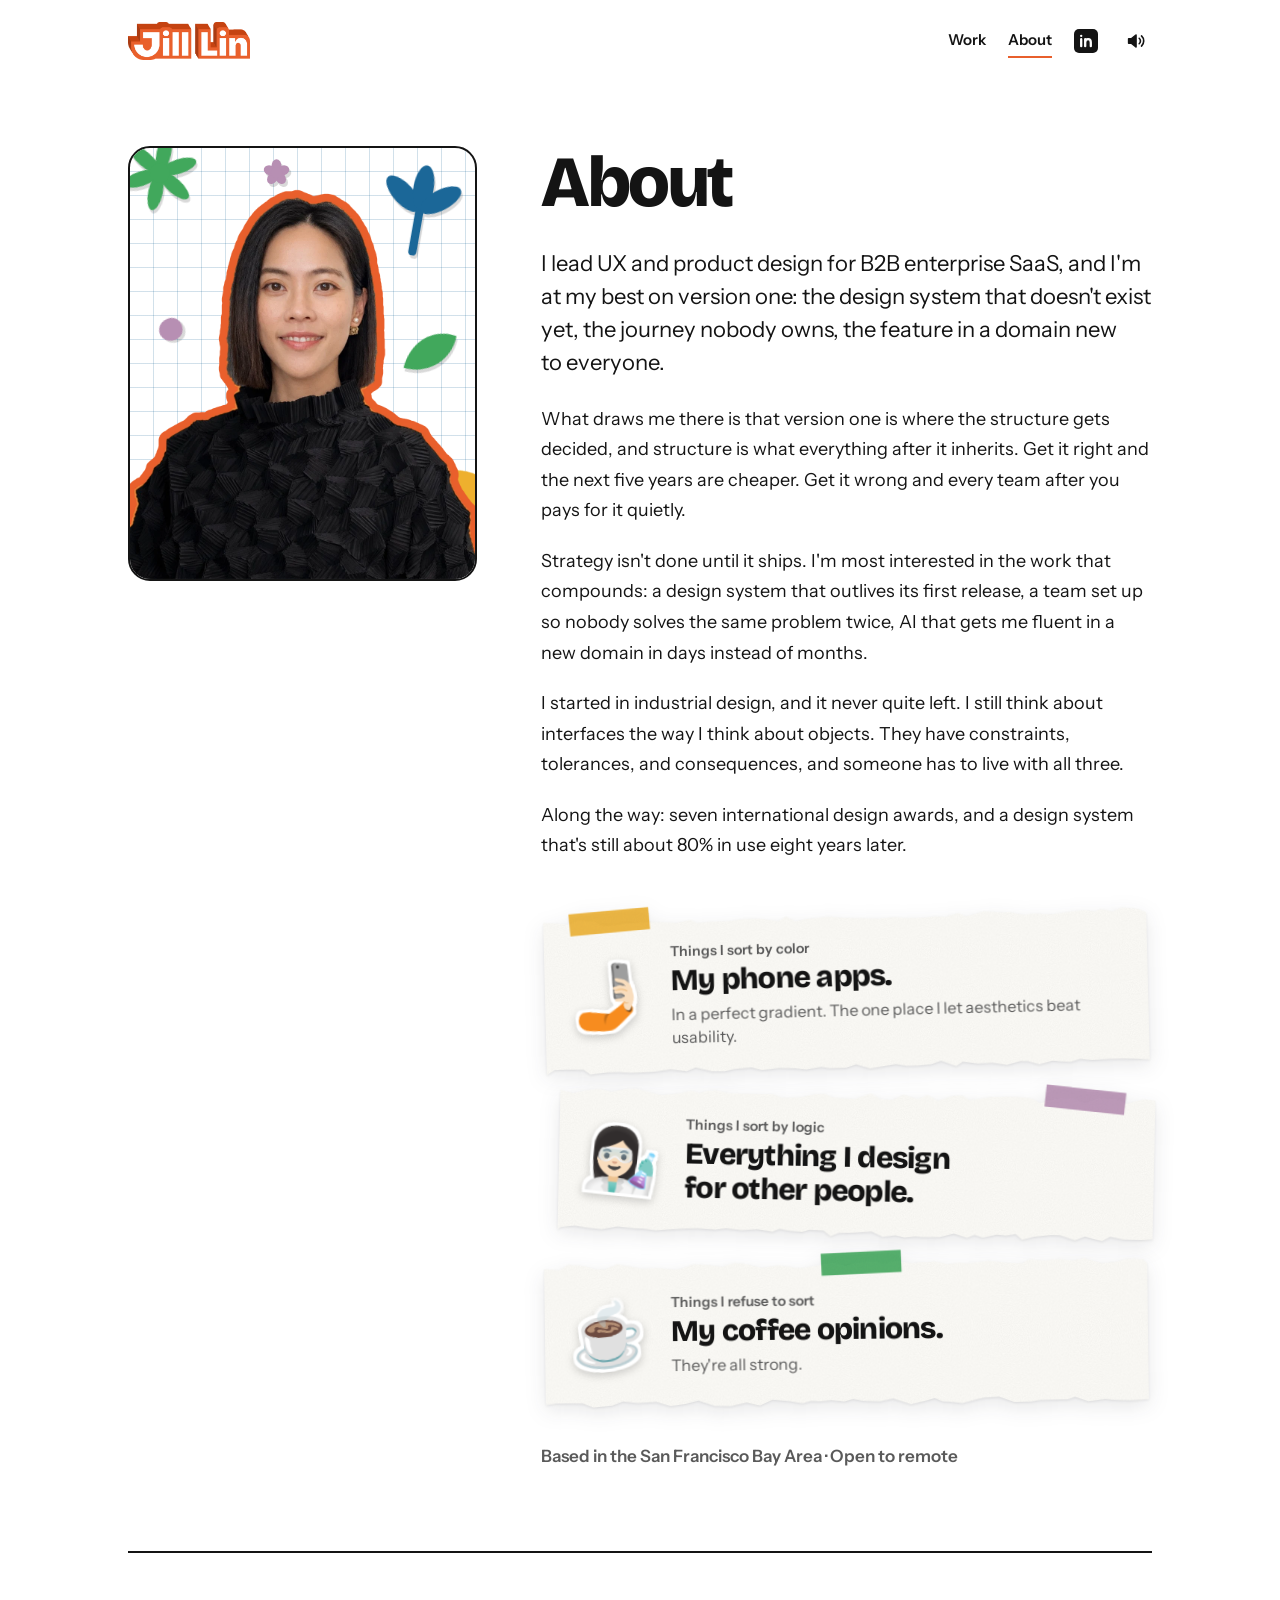
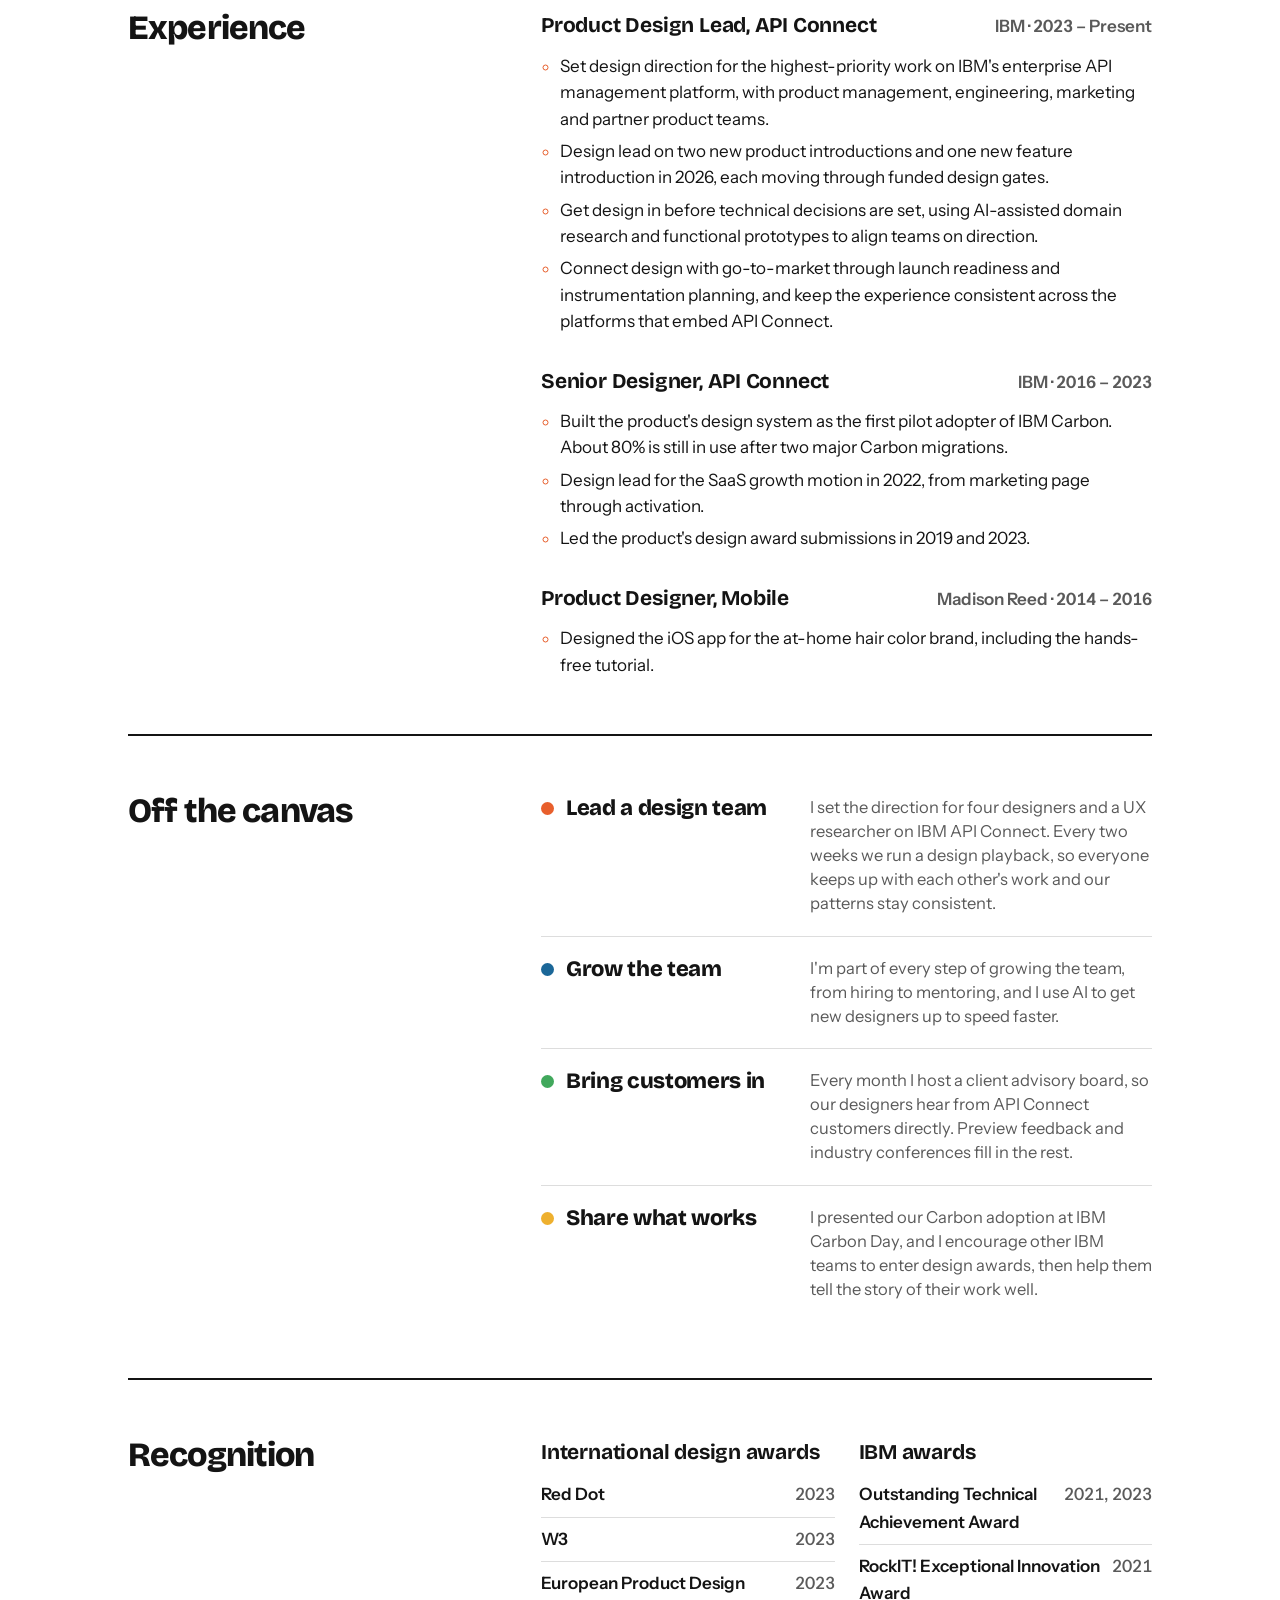
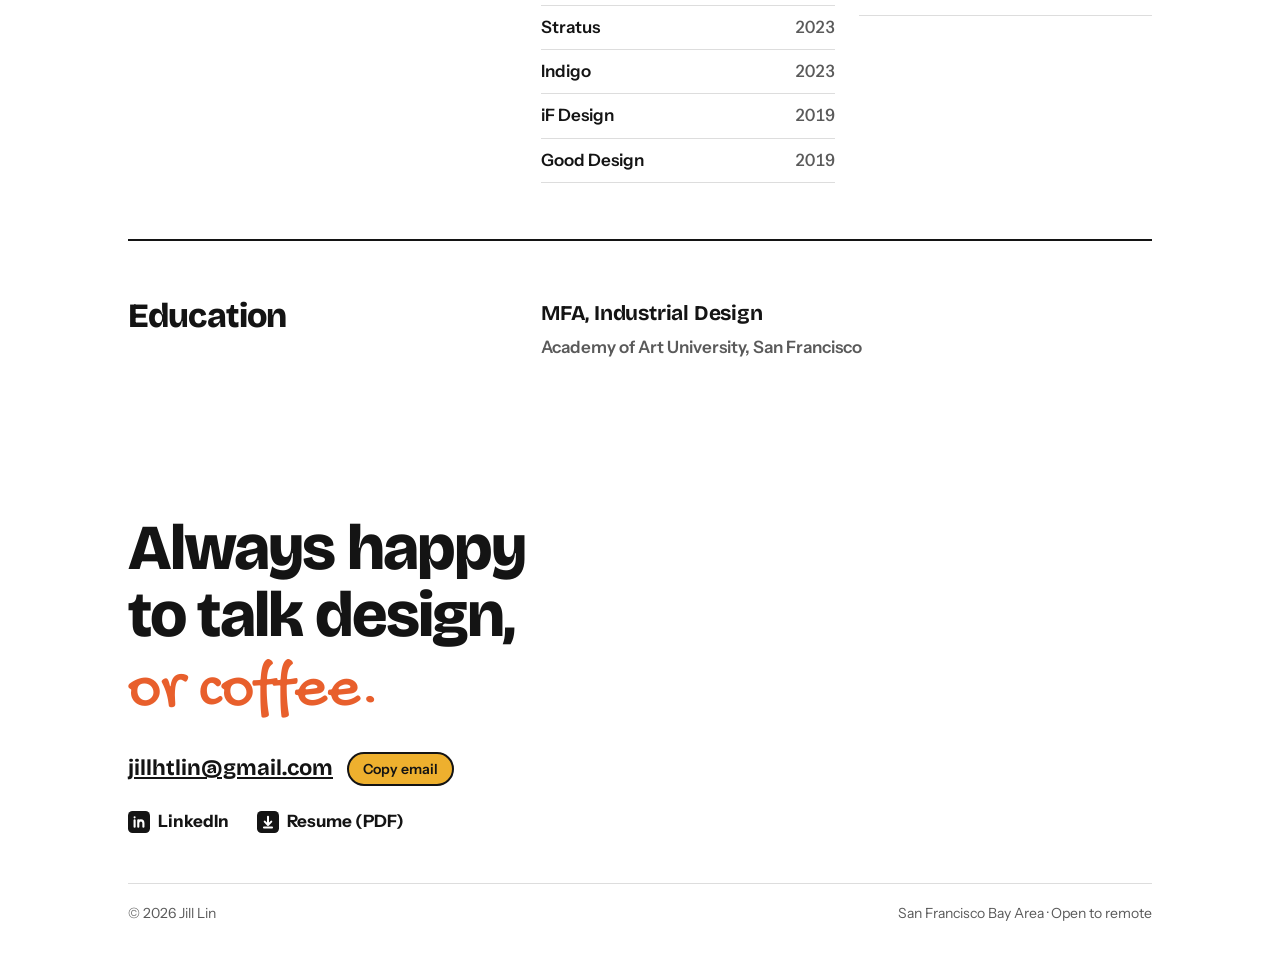
==== commit 308dd947: "Add Google Analytics (G-94MTSWLYVD) to every page Co-Authored-By: Claude Opus 5.5 <noreply@anthropic" ====
--- a/about.html
+++ b/about.html
@@ -1 +1 @@
-<!doctype html><html lang="en"><head><meta charset="utf-8"><meta name="viewport" content="width=device-width, initial-scale=1, viewport-fit=cover"><title>About · Jill Lin</title><meta name="description" content="I lead UX and product design for B2B enterprise SaaS, and I&#x27;m at my best on version one: the design system that doesn&#x27;t exist yet, the journey nobody owns, the feature in a domain new to everyone."><link rel="canonical" href="https://byjill.me/about"><meta property="og:type" content="website"><meta property="og:site_name" content="Jill Lin"><meta property="og:title" content="About · Jill Lin"><meta property="og:description" content="I lead UX and product design for B2B enterprise SaaS, and I&#x27;m at my best on version one: the design system that doesn&#x27;t exist yet, the journey nobody owns, the feature in a domain new to everyone."><meta property="og:url" content="https://byjill.me/about"><meta property="og:image" content="https://byjill.me/assets/og.png"><meta property="og:image:width" content="1200"><meta property="og:image:height" content="630"><meta name="twitter:card" content="summary_large_image"><link rel="icon" href="assets/favicon-32.png" sizes="32x32" type="image/png"><link rel="icon" href="assets/favicon-48.png" sizes="48x48" type="image/png"><link rel="apple-touch-icon" href="assets/apple-touch-icon.png"><meta name="theme-color" content="#FFFFFF"><link rel="preconnect" href="https://fonts.googleapis.com"><link rel="preconnect" href="https://fonts.gstatic.com" crossorigin><link rel="stylesheet" href="https://fonts.googleapis.com/css2?family=Bricolage+Grotesque:opsz,wght@12..96,600;12..96,700;12..96,800&family=Gochi+Hand&family=IBM+Plex+Mono:wght@500&family=IBM+Plex+Sans:wght@300;400;600&family=Instrument+Sans:ital,wght@0,400;0,600;0,700;1,400&display=swap"><link rel="stylesheet" href="assets/style.css"></head><body><div class="page " data-hl="a" style="--c:var(--pink);--on-c:var(--deep);--qc:#B85C17"><a class="skip" href="#main">Skip to content</a><header class="site-head"><div class="wrap"><a class="logo" href="index.html"><img src="assets/logo.png" alt="Jill Lin" width="120" height="38"></a><nav class="nav" aria-label="Main"><a href="index.html#work">Work</a><a href="about.html" aria-current="page">About</a><a class="li" href="https://www.linkedin.com/in/jillhtlin" target="_blank" rel="noopener" aria-label="LinkedIn" title="LinkedIn"><svg class="li-ic" viewBox="0 0 24 24" aria-hidden="true"><rect width="24" height="24" rx="5" fill="currentColor"/><path d="M7.2 10.2v7M7.2 6.8v.1M11.2 17.2v-7M11.2 13.4c0-2.1 1.3-3.2 2.9-3.2s2.7 1.1 2.7 3.2v3.8" fill="none" stroke="var(--paper)" stroke-width="2.3" stroke-linecap="round"/></svg></a><button class="sound-toggle" type="button" aria-pressed="false" aria-label="Turn sound on" title="Sound off" hidden><svg viewBox="0 0 24 24" aria-hidden="true"><path class="spk" d="M4 9.5h3.2L12 5.5v13l-4.8-4H4z"/><path class="wave" d="M15.5 9a4 4 0 0 1 0 6M18 6.5a7.5 7.5 0 0 1 0 11"/><path class="mute" d="M16 9.5l5 5M21 9.5l-5 5"/></svg></button></nav></div></header><main id="main"><div class="wrap"><div class="about-grid"><div class="photo"><div class="photo-card"><svg class="shape ph-0" viewBox="0 0 120 120" aria-hidden="true"><ellipse cx="60" cy="30" rx="11" ry="28" fill="var(--mint)" transform="rotate(0 60 60)"/><ellipse cx="60" cy="30" rx="11" ry="28" fill="var(--mint)" transform="rotate(60 60 60)"/><ellipse cx="60" cy="30" rx="11" ry="28" fill="var(--mint)" transform="rotate(120 60 60)"/><ellipse cx="60" cy="30" rx="11" ry="28" fill="var(--mint)" transform="rotate(180 60 60)"/><ellipse cx="60" cy="30" rx="11" ry="28" fill="var(--mint)" transform="rotate(240 60 60)"/><ellipse cx="60" cy="30" rx="11" ry="28" fill="var(--mint)" transform="rotate(300 60 60)"/><circle cx="60" cy="60" r="15" fill="var(--mint)"/></svg><svg class="shape ph-1" viewBox="0 0 120 150" aria-hidden="true"><path d="M60 144 V74" fill="none" stroke="var(--cobalt)" stroke-width="13" stroke-linecap="round"/><ellipse cx="60" cy="42" rx="16" ry="36" fill="var(--cobalt)" transform="rotate(-52 60 80)"/><ellipse cx="60" cy="42" rx="16" ry="36" fill="var(--cobalt)" transform="rotate(0 60 80)"/><ellipse cx="60" cy="42" rx="16" ry="36" fill="var(--cobalt)" transform="rotate(52 60 80)"/></svg><svg class="shape ph-2" viewBox="0 0 60 54" aria-hidden="true"><path d="M10 30 C8 12 26 2 40 6 C56 10 60 30 50 42 C38 54 14 50 10 30 Z" fill="var(--blush)"/></svg><svg class="shape ph-3" viewBox="0 0 100 110" aria-hidden="true"><path d="M8 104 C4 50 40 6 92 8 C98 58 62 102 8 104 Z" fill="var(--orange)"/></svg><svg class="shape ph-4" viewBox="0 0 120 70" aria-hidden="true"><path d="M6 66 C2 66 2 60 3 54 C10 24 32 4 60 4 C88 4 110 24 117 54 C118 60 118 66 114 66 Z" fill="var(--yellow)"/></svg><svg class="shape ph-5" viewBox="0 0 120 120" aria-hidden="true"><ellipse cx="60" cy="33" rx="19" ry="24" fill="var(--blush)" transform="rotate(0 60 60)"/><ellipse cx="60" cy="33" rx="19" ry="24" fill="var(--blush)" transform="rotate(72 60 60)"/><ellipse cx="60" cy="33" rx="19" ry="24" fill="var(--blush)" transform="rotate(144 60 60)"/><ellipse cx="60" cy="33" rx="19" ry="24" fill="var(--blush)" transform="rotate(216 60 60)"/><ellipse cx="60" cy="33" rx="19" ry="24" fill="var(--blush)" transform="rotate(288 60 60)"/><circle cx="60" cy="60" r="22" fill="var(--blush)"/></svg><picture><source media="(max-width: 820px)" srcset="assets/img/about-cutout-sq.webp" width="1000" height="1000"><img src="assets/img/about-cutout.webp" alt="Portrait of Jill Lin" width="1000" height="1250"></picture></div></div><div><h1>About</h1><div class="prose"><p>I lead UX and product design for B2B enterprise SaaS, and I&#x27;m at my best on version one: the design system that doesn&#x27;t exist yet, the journey nobody owns, the feature in a domain new to everyone.</p><p>What draws me there is that version one is where the structure gets decided, and structure is what everything after it inherits. Get it right and the next five years are cheaper. Get it wrong and every team after you pays for it quietly.</p><p>Strategy isn&#x27;t done until it ships. I&#x27;m most interested in the work that compounds: a design system that outlives its first release, a team set up so nobody solves the same problem twice, AI that gets me fluent in a new domain in days instead of months.</p><p>I started in industrial design, and it never quite left. I still think about interfaces the way I think about objects. They have constraints, tolerances, and consequences, and someone has to live with all three.</p><p>Along the way: seven international design awards, and a design system that&#x27;s still about 80% in use eight years later.</p></div><div class="sorts"><div class="sort"><div class="sort-paper" style="clip-path:polygon(0.0% 1.5px, 2.2% 2.4px, 4.5% 4.0px, 5.7% 0.1px, 8.5% 1.7px, 10.0% 6.4px, 12.1% 5.4px, 14.1% 4.1px, 15.5% 4.1px, 18.3% 3.3px, 20.9% 4.3px, 22.1% 4.9px, 24.4% 1.9px, 25.5% 5.5px, 27.6% 4.6px, 30.4% 4.6px, 33.3% 2.5px, 36.0% 2.8px, 39.0% 5.6px, 40.3% 0.9px, 41.8% 6.2px, 43.8% 4.0px, 45.5% 3.2px, 47.3% 2.2px, 49.6% 3.7px, 52.5% 4.4px, 55.4% 5.5px, 58.5% 4.3px, 59.9% 5.5px, 62.9% 5.8px, 65.1% 4.6px, 66.7% 5.3px, 68.9% 1.8px, 70.1% 5.5px, 73.2% 0.6px, 75.9% 2.6px, 77.3% 1.9px, 79.9% 5.6px, 81.1% 3.9px, 82.3% 4.6px, 84.0% 5.6px, 87.1% 3.2px, 90.1% 2.0px, 91.4% 3.8px, 92.5% 1.3px, 94.5% 3.9px, 95.9% 0.3px, 98.7% 2.0px, 100% 5.7px, 100.0% calc(100% - 2.4px), 98.0% calc(100% - 3.3px), 95.6% calc(100% - 3.8px), 93.4% calc(100% - 4.0px), 90.4% calc(100% - 3.2px), 88.5% calc(100% - 4.6px), 86.9% calc(100% - 1.9px), 83.9% calc(100% - 3.3px), 81.7% calc(100% - 0.1px), 79.8% calc(100% - 3.7px), 78.6% calc(100% - 3.9px), 76.3% calc(100% - 0.4px), 73.9% calc(100% - 3.0px), 71.5% calc(100% - 2.3px), 69.0% calc(100% - 4.7px), 67.9% calc(100% - 0.4px), 65.4% calc(100% - 6.2px), 63.8% calc(100% - 2.9px), 61.5% calc(100% - 2.0px), 59.7% calc(100% - 2.0px), 57.9% calc(100% - 3.8px), 56.2% calc(100% - 2.4px), 53.6% calc(100% - 0.2px), 51.3% calc(100% - 4.7px), 49.6% calc(100% - 1.4px), 46.9% calc(100% - 1.5px), 45.5% calc(100% - 2.8px), 43.0% calc(100% - 0.7px), 41.2% calc(100% - 2.1px), 38.5% calc(100% - 2.8px), 35.7% calc(100% - 1.1px), 33.9% calc(100% - 4.2px), 31.1% calc(100% - 2.9px), 29.5% calc(100% - 0.8px), 27.4% calc(100% - 1.2px), 24.7% calc(100% - 5.4px), 23.2% calc(100% - 1.8px), 20.5% calc(100% - 4.1px), 17.8% calc(100% - 2.2px), 16.5% calc(100% - 1.9px), 13.8% calc(100% - 1.7px), 12.0% calc(100% - 2.7px), 10.1% calc(100% - 2.6px), 7.2% calc(100% - 1.0px), 6.1% calc(100% - 6.0px), 3.2% calc(100% - 6.3px), 1.3% calc(100% - 6.1px), 0% calc(100% - 1.4px))"><span class="sort-emoji" aria-hidden="true">🤳🏻</span><div><small>Things I sort by color</small><b>My phone apps.</b><span>In a perfect gradient. The one place I let aesthetics beat usability.</span></div></div></div><div class="sort"><div class="sort-paper" style="clip-path:polygon(0.0% 2.9px, 2.2% 5.9px, 4.2% 3.3px, 6.5% 1.2px, 8.6% 4.0px, 11.3% 0.6px, 13.0% 0.6px, 15.7% 4.4px, 16.9% 6.3px, 19.9% 4.2px, 22.2% 1.0px, 23.3% 3.4px, 24.5% 1.2px, 26.1% 0.2px, 28.1% 2.8px, 30.9% 3.3px, 33.3% 3.2px, 35.7% 2.9px, 37.3% 6.4px, 40.4% 5.4px, 42.9% 2.0px, 44.5% 1.8px, 45.7% 4.9px, 47.6% 5.4px, 49.5% 6.1px, 52.2% 0.0px, 53.8% 5.8px, 55.8% 6.3px, 57.7% 0.5px, 60.0% 5.0px, 61.7% 0.6px, 63.4% 6.2px, 66.0% 0.8px, 67.6% 0.6px, 68.8% 5.1px, 70.3% 3.6px, 72.3% 1.2px, 74.8% 0.8px, 77.2% 0.7px, 79.1% 1.4px, 80.7% 6.2px, 83.4% 1.9px, 86.3% 1.3px, 88.2% 5.5px, 90.5% 0.6px, 93.6% 1.4px, 95.2% 4.9px, 97.0% 1.9px, 98.2% 0.6px, 100% 1.6px, 100.0% calc(100% - 3.8px), 98.2% calc(100% - 2.9px), 95.2% calc(100% - 3.1px), 92.9% calc(100% - 5.5px), 91.5% calc(100% - 1.0px), 88.6% calc(100% - 5.2px), 87.0% calc(100% - 1.2px), 84.4% calc(100% - 6.0px), 82.9% calc(100% - 6.1px), 80.1% calc(100% - 3.9px), 78.1% calc(100% - 0.7px), 77.0% calc(100% - 6.2px), 75.4% calc(100% - 4.5px), 73.8% calc(100% - 5.3px), 71.5% calc(100% - 1.9px), 70.1% calc(100% - 4.6px), 68.8% calc(100% - 1.5px), 66.6% calc(100% - 5.5px), 64.3% calc(100% - 1.8px), 61.4% calc(100% - 1.3px), 60.2% calc(100% - 1.7px), 58.3% calc(100% - 0.4px), 56.8% calc(100% - 2.4px), 54.6% calc(100% - 0.8px), 52.8% calc(100% - 5.7px), 49.7% calc(100% - 4.2px), 47.3% calc(100% - 3.7px), 45.9% calc(100% - 0.2px), 44.7% calc(100% - 5.8px), 42.3% calc(100% - 6.2px), 41.1% calc(100% - 4.1px), 39.1% calc(100% - 4.7px), 37.3% calc(100% - 6.4px), 36.1% calc(100% - 3.5px), 33.5% calc(100% - 5.8px), 31.0% calc(100% - 4.5px), 28.3% calc(100% - 5.9px), 26.5% calc(100% - 4.4px), 23.6% calc(100% - 5.6px), 21.7% calc(100% - 5.1px), 18.9% calc(100% - 3.7px), 16.5% calc(100% - 2.4px), 14.3% calc(100% - 3.9px), 13.0% calc(100% - 4.1px), 10.0% calc(100% - 5.6px), 7.4% calc(100% - 2.5px), 4.9% calc(100% - 3.7px), 2.9% calc(100% - 5.4px), 1.6% calc(100% - 4.8px), 0.5% calc(100% - 3.8px), 0% calc(100% - 1.5px))"><span class="sort-emoji" aria-hidden="true">👩🏻‍🔬</span><div><small>Things I sort by logic</small><b>Everything I design for other people.</b></div></div></div><div class="sort"><div class="sort-paper" style="clip-path:polygon(0.0% 4.2px, 2.5% 6.1px, 4.0% 0.4px, 6.7% 2.1px, 8.5% 5.2px, 10.0% 5.8px, 12.1% 0.5px, 15.0% 3.7px, 16.3% 5.4px, 18.9% 4.7px, 21.3% 6.4px, 22.4% 6.2px, 24.8% 1.6px, 27.1% 2.2px, 29.5% 4.5px, 31.6% 0.6px, 33.5% 1.9px, 36.1% 6.0px, 38.7% 3.4px, 40.2% 4.5px, 41.8% 6.4px, 43.2% 6.2px, 44.4% 5.0px, 46.1% 3.7px, 48.1% 2.0px, 50.0% 5.2px, 51.8% 2.3px, 54.5% 1.1px, 56.3% 3.3px, 58.4% 1.1px, 61.0% 3.1px, 62.3% 2.2px, 63.5% 2.2px, 64.8% 1.6px, 67.0% 4.4px, 68.7% 3.0px, 70.9% 3.7px, 73.7% 1.4px, 76.4% 3.5px, 79.3% 4.4px, 80.4% 0.4px, 83.0% 1.9px, 85.4% 0.6px, 87.6% 2.6px, 89.6% 0.0px, 92.5% 5.4px, 95.0% 4.0px, 96.6% 1.2px, 99.3% 2.1px, 100% 5.6px, 100.0% calc(100% - 2.2px), 96.9% calc(100% - 1.2px), 94.1% calc(100% - 1.9px), 92.8% calc(100% - 3.0px), 90.0% calc(100% - 0.7px), 87.8% calc(100% - 5.5px), 86.6% calc(100% - 3.1px), 84.9% calc(100% - 3.0px), 82.1% calc(100% - 2.8px), 80.4% calc(100% - 1.3px), 77.7% calc(100% - 1.0px), 75.2% calc(100% - 6.4px), 72.7% calc(100% - 5.8px), 71.4% calc(100% - 3.9px), 69.1% calc(100% - 0.5px), 67.1% calc(100% - 2.0px), 65.8% calc(100% - 2.6px), 64.5% calc(100% - 5.9px), 63.1% calc(100% - 3.5px), 60.6% calc(100% - 0.1px), 57.6% calc(100% - 5.9px), 55.4% calc(100% - 3.3px), 52.6% calc(100% - 3.9px), 51.0% calc(100% - 6.0px), 49.5% calc(100% - 3.6px), 47.4% calc(100% - 4.9px), 45.5% calc(100% - 4.1px), 44.0% calc(100% - 4.5px), 42.6% calc(100% - 2.2px), 40.5% calc(100% - 4.6px), 37.6% calc(100% - 6.2px), 35.5% calc(100% - 0.4px), 33.3% calc(100% - 3.7px), 30.7% calc(100% - 0.3px), 28.0% calc(100% - 0.8px), 25.3% calc(100% - 6.3px), 23.1% calc(100% - 2.9px), 20.7% calc(100% - 0.9px), 18.3% calc(100% - 5.4px), 15.3% calc(100% - 4.5px), 12.8% calc(100% - 6.2px), 11.0% calc(100% - 2.2px), 7.9% calc(100% - 0.4px), 6.1% calc(100% - 4.8px), 3.2% calc(100% - 5.1px), 1.7% calc(100% - 5.1px), 0.1% calc(100% - 3.4px), 0% calc(100% - 6.3px))"><span class="sort-emoji" aria-hidden="true">☕</span><div><small>Things I refuse to sort</small><b>My coffee opinions.</b><span>They&#x27;re all strong.</span></div></div></div></div><p class="loc">Based in the San Francisco Bay Area · Open to remote</p></div></div><section class="cv"><h2>Experience</h2><ol class="jobs"><li class="job"><div class="job-head"><h3>Product Design Lead, API Connect</h3><span class="job-meta">IBM · 2023 – Present</span></div><ul><li>Set design direction for the highest-priority work on IBM&#x27;s enterprise API management platform, with product management, engineering, marketing and partner product teams.</li><li>Design lead on two new product introductions and one new feature introduction in 2026, each moving through funded design gates.</li><li>Get design in before technical decisions are set, using AI-assisted domain research and functional prototypes to align teams on direction.</li><li>Connect design with go-to-market through launch readiness and instrumentation planning, and keep the experience consistent across the platforms that embed API Connect.</li></ul></li><li class="job"><div class="job-head"><h3>Senior Designer, API Connect</h3><span class="job-meta">IBM · 2016 – 2023</span></div><ul><li>Built the product&#x27;s design system as the first pilot adopter of IBM Carbon. About 80% is still in use after two major Carbon migrations.</li><li>Design lead for the SaaS growth motion in 2022, from marketing page through activation.</li><li>Led the product&#x27;s design award submissions in 2019 and 2023.</li></ul></li><li class="job"><div class="job-head"><h3>Product Designer, Mobile</h3><span class="job-meta">Madison Reed · 2014 – 2016</span></div><ul><li>Designed the iOS app for the at-home hair color brand, including the hands-free tutorial.</li></ul></li></ol></section><section class="cv"><h2>Off the canvas</h2><div class="hls"><div class="hl"><b>Lead a design team</b><span>I set the direction for four designers and a UX researcher on IBM API Connect. Every two weeks we run a design playback, so everyone keeps up with each other&#x27;s work and our patterns stay consistent.</span></div><div class="hl"><b>Grow the team</b><span>I&#x27;m part of every step of growing the team, from hiring to mentoring, and I use AI to get new designers up to speed faster.</span></div><div class="hl"><b>Bring customers in</b><span>Every month I host a client advisory board, so our designers hear from API Connect customers directly. Preview feedback and industry conferences fill in the rest.</span></div><div class="hl"><b>Share what works</b><span>I presented our Carbon adoption at IBM Carbon Day, and I encourage other IBM teams to enter design awards, then help them tell the story of their work well.</span></div></div></section><section class="cv"><h2>Recognition</h2><div class="awd"><div><h3>International design awards</h3><ul><li><span>Red Dot</span><span class="yr">2023</span></li><li><span>W3</span><span class="yr">2023</span></li><li><span>European Product Design</span><span class="yr">2023</span></li><li><span>Stratus</span><span class="yr">2023</span></li><li><span>Indigo</span><span class="yr">2023</span></li><li><span>iF Design</span><span class="yr">2019</span></li><li><span>Good Design</span><span class="yr">2019</span></li></ul></div><div><h3>IBM awards</h3><ul><li><span>Outstanding Technical Achievement Award</span><span class="yr">2021, 2023</span></li><li><span>RockIT! Exceptional Innovation Award</span><span class="yr">2021</span></li></ul></div></div></section><section class="cv"><h2>Education</h2><div class="edu"><h3>MFA, Industrial Design</h3><span class="job-meta">Academy of Art University, San Francisco</span></div></section></div></main><footer class="site-foot" id="contact"><div class="wrap"><p class="big">Always happy to talk design, <span class="hand">or coffee.</span></p><div class="contact"><a class="email" href="mailto:jillhtlin@gmail.com">jillhtlin@gmail.com</a><button class="copy" type="button" data-copy="jillhtlin@gmail.com">Copy email</button></div><div class="foot-links"><a class="li" href="https://www.linkedin.com/in/jillhtlin" target="_blank" rel="noopener"><svg class="li-ic" viewBox="0 0 24 24" aria-hidden="true"><rect width="24" height="24" rx="5" fill="currentColor"/><path d="M7.2 10.2v7M7.2 6.8v.1M11.2 17.2v-7M11.2 13.4c0-2.1 1.3-3.2 2.9-3.2s2.7 1.1 2.7 3.2v3.8" fill="none" stroke="var(--paper)" stroke-width="2.3" stroke-linecap="round"/></svg>LinkedIn</a><a class="li" href="assets/Jill-Lin-Resume.pdf" download="Jill-Lin-Resume.pdf"><svg class="li-ic" viewBox="0 0 24 24" aria-hidden="true"><rect width="24" height="24" rx="5" fill="currentColor"/><path d="M12 6.4v8.4M8.4 11.6l3.6 3.6 3.6-3.6M7.6 18h8.8" fill="none" stroke="var(--paper)" stroke-width="2.2" stroke-linecap="round" stroke-linejoin="round"/></svg>Resume (PDF)</a></div><div class="fine"><span>© 2026 Jill Lin</span><span>San Francisco Bay Area · Open to remote</span></div></div></footer><script>document.querySelectorAll("[data-copy]").forEach(function(b){b.addEventListener("click",function(){var t=b.getAttribute("data-copy"),done=function(){b.textContent="Copied";setTimeout(function(){b.textContent="Copy email"},1600)};try{navigator.clipboard.writeText(t).then(done,function(){sel()})}catch(e){sel()}function sel(){var r=document.createRange(),e=document.querySelector(".email");r.selectNodeContents(e);var s=getSelection();s.removeAllRanges();s.addRange(r);b.textContent="Selected"}})});</script></div><script>(function(){if(location.hash)return;var n=(performance.getEntriesByType&&performance.getEntriesByType("navigation")[0])||{};if(n.type==="back_forward")return;function up(){window.scrollTo(0,0);try{document.documentElement.scrollIntoView({block:"start"})}catch(e){}}up();document.addEventListener("DOMContentLoaded",up);window.addEventListener("load",function(){up();setTimeout(up,80)})})();</script><script src="assets/sound.js" defer></script></body></html>+<!doctype html><html lang="en"><head><script async src="https://www.googletagmanager.com/gtag/js?id=G-94MTSWLYVD"></script><script>window.dataLayer=window.dataLayer||[];function gtag(){dataLayer.push(arguments);}gtag("js",new Date());gtag("config","G-94MTSWLYVD");</script><meta charset="utf-8"><meta name="viewport" content="width=device-width, initial-scale=1, viewport-fit=cover"><title>About · Jill Lin</title><meta name="description" content="I lead UX and product design for B2B enterprise SaaS, and I&#x27;m at my best on version one: the design system that doesn&#x27;t exist yet, the journey nobody owns, the feature in a domain new to everyone."><link rel="canonical" href="https://byjill.me/about"><meta property="og:type" content="website"><meta property="og:site_name" content="Jill Lin"><meta property="og:title" content="About · Jill Lin"><meta property="og:description" content="I lead UX and product design for B2B enterprise SaaS, and I&#x27;m at my best on version one: the design system that doesn&#x27;t exist yet, the journey nobody owns, the feature in a domain new to everyone."><meta property="og:url" content="https://byjill.me/about"><meta property="og:image" content="https://byjill.me/assets/og.png"><meta property="og:image:width" content="1200"><meta property="og:image:height" content="630"><meta name="twitter:card" content="summary_large_image"><link rel="icon" href="assets/favicon-32.png" sizes="32x32" type="image/png"><link rel="icon" href="assets/favicon-48.png" sizes="48x48" type="image/png"><link rel="apple-touch-icon" href="assets/apple-touch-icon.png"><meta name="theme-color" content="#FFFFFF"><link rel="preconnect" href="https://fonts.googleapis.com"><link rel="preconnect" href="https://fonts.gstatic.com" crossorigin><link rel="stylesheet" href="https://fonts.googleapis.com/css2?family=Bricolage+Grotesque:opsz,wght@12..96,600;12..96,700;12..96,800&family=Gochi+Hand&family=IBM+Plex+Mono:wght@500&family=IBM+Plex+Sans:wght@300;400;600&family=Instrument+Sans:ital,wght@0,400;0,600;0,700;1,400&display=swap"><link rel="stylesheet" href="assets/style.css"></head><body><div class="page " data-hl="a" style="--c:var(--pink);--on-c:var(--deep);--qc:#B85C17"><a class="skip" href="#main">Skip to content</a><header class="site-head"><div class="wrap"><a class="logo" href="index.html"><img src="assets/logo.png" alt="Jill Lin" width="120" height="38"></a><nav class="nav" aria-label="Main"><a href="index.html#work">Work</a><a href="about.html" aria-current="page">About</a><a class="li" href="https://www.linkedin.com/in/jillhtlin" target="_blank" rel="noopener" aria-label="LinkedIn" title="LinkedIn"><svg class="li-ic" viewBox="0 0 24 24" aria-hidden="true"><rect width="24" height="24" rx="5" fill="currentColor"/><path d="M7.2 10.2v7M7.2 6.8v.1M11.2 17.2v-7M11.2 13.4c0-2.1 1.3-3.2 2.9-3.2s2.7 1.1 2.7 3.2v3.8" fill="none" stroke="var(--paper)" stroke-width="2.3" stroke-linecap="round"/></svg></a><button class="sound-toggle" type="button" aria-pressed="false" aria-label="Turn sound on" title="Sound off" hidden><svg viewBox="0 0 24 24" aria-hidden="true"><path class="spk" d="M4 9.5h3.2L12 5.5v13l-4.8-4H4z"/><path class="wave" d="M15.5 9a4 4 0 0 1 0 6M18 6.5a7.5 7.5 0 0 1 0 11"/><path class="mute" d="M16 9.5l5 5M21 9.5l-5 5"/></svg></button></nav></div></header><main id="main"><div class="wrap"><div class="about-grid"><div class="photo"><div class="photo-card"><svg class="shape ph-0" viewBox="0 0 120 120" aria-hidden="true"><ellipse cx="60" cy="30" rx="11" ry="28" fill="var(--mint)" transform="rotate(0 60 60)"/><ellipse cx="60" cy="30" rx="11" ry="28" fill="var(--mint)" transform="rotate(60 60 60)"/><ellipse cx="60" cy="30" rx="11" ry="28" fill="var(--mint)" transform="rotate(120 60 60)"/><ellipse cx="60" cy="30" rx="11" ry="28" fill="var(--mint)" transform="rotate(180 60 60)"/><ellipse cx="60" cy="30" rx="11" ry="28" fill="var(--mint)" transform="rotate(240 60 60)"/><ellipse cx="60" cy="30" rx="11" ry="28" fill="var(--mint)" transform="rotate(300 60 60)"/><circle cx="60" cy="60" r="15" fill="var(--mint)"/></svg><svg class="shape ph-1" viewBox="0 0 120 150" aria-hidden="true"><path d="M60 144 V74" fill="none" stroke="var(--cobalt)" stroke-width="13" stroke-linecap="round"/><ellipse cx="60" cy="42" rx="16" ry="36" fill="var(--cobalt)" transform="rotate(-52 60 80)"/><ellipse cx="60" cy="42" rx="16" ry="36" fill="var(--cobalt)" transform="rotate(0 60 80)"/><ellipse cx="60" cy="42" rx="16" ry="36" fill="var(--cobalt)" transform="rotate(52 60 80)"/></svg><svg class="shape ph-2" viewBox="0 0 60 54" aria-hidden="true"><path d="M10 30 C8 12 26 2 40 6 C56 10 60 30 50 42 C38 54 14 50 10 30 Z" fill="var(--blush)"/></svg><svg class="shape ph-3" viewBox="0 0 100 110" aria-hidden="true"><path d="M8 104 C4 50 40 6 92 8 C98 58 62 102 8 104 Z" fill="var(--orange)"/></svg><svg class="shape ph-4" viewBox="0 0 120 70" aria-hidden="true"><path d="M6 66 C2 66 2 60 3 54 C10 24 32 4 60 4 C88 4 110 24 117 54 C118 60 118 66 114 66 Z" fill="var(--yellow)"/></svg><svg class="shape ph-5" viewBox="0 0 120 120" aria-hidden="true"><ellipse cx="60" cy="33" rx="19" ry="24" fill="var(--blush)" transform="rotate(0 60 60)"/><ellipse cx="60" cy="33" rx="19" ry="24" fill="var(--blush)" transform="rotate(72 60 60)"/><ellipse cx="60" cy="33" rx="19" ry="24" fill="var(--blush)" transform="rotate(144 60 60)"/><ellipse cx="60" cy="33" rx="19" ry="24" fill="var(--blush)" transform="rotate(216 60 60)"/><ellipse cx="60" cy="33" rx="19" ry="24" fill="var(--blush)" transform="rotate(288 60 60)"/><circle cx="60" cy="60" r="22" fill="var(--blush)"/></svg><picture><source media="(max-width: 820px)" srcset="assets/img/about-cutout-sq.webp" width="1000" height="1000"><img src="assets/img/about-cutout.webp" alt="Portrait of Jill Lin" width="1000" height="1250"></picture></div></div><div><h1>About</h1><div class="prose"><p>I lead UX and product design for B2B enterprise SaaS, and I&#x27;m at my best on version one: the design system that doesn&#x27;t exist yet, the journey nobody owns, the feature in a domain new to everyone.</p><p>What draws me there is that version one is where the structure gets decided, and structure is what everything after it inherits. Get it right and the next five years are cheaper. Get it wrong and every team after you pays for it quietly.</p><p>Strategy isn&#x27;t done until it ships. I&#x27;m most interested in the work that compounds: a design system that outlives its first release, a team set up so nobody solves the same problem twice, AI that gets me fluent in a new domain in days instead of months.</p><p>I started in industrial design, and it never quite left. I still think about interfaces the way I think about objects. They have constraints, tolerances, and consequences, and someone has to live with all three.</p><p>Along the way: seven international design awards, and a design system that&#x27;s still about 80% in use eight years later.</p></div><div class="sorts"><div class="sort"><div class="sort-paper" style="clip-path:polygon(0.0% 1.5px, 2.2% 2.4px, 4.5% 4.0px, 5.7% 0.1px, 8.5% 1.7px, 10.0% 6.4px, 12.1% 5.4px, 14.1% 4.1px, 15.5% 4.1px, 18.3% 3.3px, 20.9% 4.3px, 22.1% 4.9px, 24.4% 1.9px, 25.5% 5.5px, 27.6% 4.6px, 30.4% 4.6px, 33.3% 2.5px, 36.0% 2.8px, 39.0% 5.6px, 40.3% 0.9px, 41.8% 6.2px, 43.8% 4.0px, 45.5% 3.2px, 47.3% 2.2px, 49.6% 3.7px, 52.5% 4.4px, 55.4% 5.5px, 58.5% 4.3px, 59.9% 5.5px, 62.9% 5.8px, 65.1% 4.6px, 66.7% 5.3px, 68.9% 1.8px, 70.1% 5.5px, 73.2% 0.6px, 75.9% 2.6px, 77.3% 1.9px, 79.9% 5.6px, 81.1% 3.9px, 82.3% 4.6px, 84.0% 5.6px, 87.1% 3.2px, 90.1% 2.0px, 91.4% 3.8px, 92.5% 1.3px, 94.5% 3.9px, 95.9% 0.3px, 98.7% 2.0px, 100% 5.7px, 100.0% calc(100% - 2.4px), 98.0% calc(100% - 3.3px), 95.6% calc(100% - 3.8px), 93.4% calc(100% - 4.0px), 90.4% calc(100% - 3.2px), 88.5% calc(100% - 4.6px), 86.9% calc(100% - 1.9px), 83.9% calc(100% - 3.3px), 81.7% calc(100% - 0.1px), 79.8% calc(100% - 3.7px), 78.6% calc(100% - 3.9px), 76.3% calc(100% - 0.4px), 73.9% calc(100% - 3.0px), 71.5% calc(100% - 2.3px), 69.0% calc(100% - 4.7px), 67.9% calc(100% - 0.4px), 65.4% calc(100% - 6.2px), 63.8% calc(100% - 2.9px), 61.5% calc(100% - 2.0px), 59.7% calc(100% - 2.0px), 57.9% calc(100% - 3.8px), 56.2% calc(100% - 2.4px), 53.6% calc(100% - 0.2px), 51.3% calc(100% - 4.7px), 49.6% calc(100% - 1.4px), 46.9% calc(100% - 1.5px), 45.5% calc(100% - 2.8px), 43.0% calc(100% - 0.7px), 41.2% calc(100% - 2.1px), 38.5% calc(100% - 2.8px), 35.7% calc(100% - 1.1px), 33.9% calc(100% - 4.2px), 31.1% calc(100% - 2.9px), 29.5% calc(100% - 0.8px), 27.4% calc(100% - 1.2px), 24.7% calc(100% - 5.4px), 23.2% calc(100% - 1.8px), 20.5% calc(100% - 4.1px), 17.8% calc(100% - 2.2px), 16.5% calc(100% - 1.9px), 13.8% calc(100% - 1.7px), 12.0% calc(100% - 2.7px), 10.1% calc(100% - 2.6px), 7.2% calc(100% - 1.0px), 6.1% calc(100% - 6.0px), 3.2% calc(100% - 6.3px), 1.3% calc(100% - 6.1px), 0% calc(100% - 1.4px))"><span class="sort-emoji" aria-hidden="true">🤳🏻</span><div><small>Things I sort by color</small><b>My phone apps.</b><span>In a perfect gradient. The one place I let aesthetics beat usability.</span></div></div></div><div class="sort"><div class="sort-paper" style="clip-path:polygon(0.0% 2.9px, 2.2% 5.9px, 4.2% 3.3px, 6.5% 1.2px, 8.6% 4.0px, 11.3% 0.6px, 13.0% 0.6px, 15.7% 4.4px, 16.9% 6.3px, 19.9% 4.2px, 22.2% 1.0px, 23.3% 3.4px, 24.5% 1.2px, 26.1% 0.2px, 28.1% 2.8px, 30.9% 3.3px, 33.3% 3.2px, 35.7% 2.9px, 37.3% 6.4px, 40.4% 5.4px, 42.9% 2.0px, 44.5% 1.8px, 45.7% 4.9px, 47.6% 5.4px, 49.5% 6.1px, 52.2% 0.0px, 53.8% 5.8px, 55.8% 6.3px, 57.7% 0.5px, 60.0% 5.0px, 61.7% 0.6px, 63.4% 6.2px, 66.0% 0.8px, 67.6% 0.6px, 68.8% 5.1px, 70.3% 3.6px, 72.3% 1.2px, 74.8% 0.8px, 77.2% 0.7px, 79.1% 1.4px, 80.7% 6.2px, 83.4% 1.9px, 86.3% 1.3px, 88.2% 5.5px, 90.5% 0.6px, 93.6% 1.4px, 95.2% 4.9px, 97.0% 1.9px, 98.2% 0.6px, 100% 1.6px, 100.0% calc(100% - 3.8px), 98.2% calc(100% - 2.9px), 95.2% calc(100% - 3.1px), 92.9% calc(100% - 5.5px), 91.5% calc(100% - 1.0px), 88.6% calc(100% - 5.2px), 87.0% calc(100% - 1.2px), 84.4% calc(100% - 6.0px), 82.9% calc(100% - 6.1px), 80.1% calc(100% - 3.9px), 78.1% calc(100% - 0.7px), 77.0% calc(100% - 6.2px), 75.4% calc(100% - 4.5px), 73.8% calc(100% - 5.3px), 71.5% calc(100% - 1.9px), 70.1% calc(100% - 4.6px), 68.8% calc(100% - 1.5px), 66.6% calc(100% - 5.5px), 64.3% calc(100% - 1.8px), 61.4% calc(100% - 1.3px), 60.2% calc(100% - 1.7px), 58.3% calc(100% - 0.4px), 56.8% calc(100% - 2.4px), 54.6% calc(100% - 0.8px), 52.8% calc(100% - 5.7px), 49.7% calc(100% - 4.2px), 47.3% calc(100% - 3.7px), 45.9% calc(100% - 0.2px), 44.7% calc(100% - 5.8px), 42.3% calc(100% - 6.2px), 41.1% calc(100% - 4.1px), 39.1% calc(100% - 4.7px), 37.3% calc(100% - 6.4px), 36.1% calc(100% - 3.5px), 33.5% calc(100% - 5.8px), 31.0% calc(100% - 4.5px), 28.3% calc(100% - 5.9px), 26.5% calc(100% - 4.4px), 23.6% calc(100% - 5.6px), 21.7% calc(100% - 5.1px), 18.9% calc(100% - 3.7px), 16.5% calc(100% - 2.4px), 14.3% calc(100% - 3.9px), 13.0% calc(100% - 4.1px), 10.0% calc(100% - 5.6px), 7.4% calc(100% - 2.5px), 4.9% calc(100% - 3.7px), 2.9% calc(100% - 5.4px), 1.6% calc(100% - 4.8px), 0.5% calc(100% - 3.8px), 0% calc(100% - 1.5px))"><span class="sort-emoji" aria-hidden="true">👩🏻‍🔬</span><div><small>Things I sort by logic</small><b>Everything I design for other people.</b></div></div></div><div class="sort"><div class="sort-paper" style="clip-path:polygon(0.0% 4.2px, 2.5% 6.1px, 4.0% 0.4px, 6.7% 2.1px, 8.5% 5.2px, 10.0% 5.8px, 12.1% 0.5px, 15.0% 3.7px, 16.3% 5.4px, 18.9% 4.7px, 21.3% 6.4px, 22.4% 6.2px, 24.8% 1.6px, 27.1% 2.2px, 29.5% 4.5px, 31.6% 0.6px, 33.5% 1.9px, 36.1% 6.0px, 38.7% 3.4px, 40.2% 4.5px, 41.8% 6.4px, 43.2% 6.2px, 44.4% 5.0px, 46.1% 3.7px, 48.1% 2.0px, 50.0% 5.2px, 51.8% 2.3px, 54.5% 1.1px, 56.3% 3.3px, 58.4% 1.1px, 61.0% 3.1px, 62.3% 2.2px, 63.5% 2.2px, 64.8% 1.6px, 67.0% 4.4px, 68.7% 3.0px, 70.9% 3.7px, 73.7% 1.4px, 76.4% 3.5px, 79.3% 4.4px, 80.4% 0.4px, 83.0% 1.9px, 85.4% 0.6px, 87.6% 2.6px, 89.6% 0.0px, 92.5% 5.4px, 95.0% 4.0px, 96.6% 1.2px, 99.3% 2.1px, 100% 5.6px, 100.0% calc(100% - 2.2px), 96.9% calc(100% - 1.2px), 94.1% calc(100% - 1.9px), 92.8% calc(100% - 3.0px), 90.0% calc(100% - 0.7px), 87.8% calc(100% - 5.5px), 86.6% calc(100% - 3.1px), 84.9% calc(100% - 3.0px), 82.1% calc(100% - 2.8px), 80.4% calc(100% - 1.3px), 77.7% calc(100% - 1.0px), 75.2% calc(100% - 6.4px), 72.7% calc(100% - 5.8px), 71.4% calc(100% - 3.9px), 69.1% calc(100% - 0.5px), 67.1% calc(100% - 2.0px), 65.8% calc(100% - 2.6px), 64.5% calc(100% - 5.9px), 63.1% calc(100% - 3.5px), 60.6% calc(100% - 0.1px), 57.6% calc(100% - 5.9px), 55.4% calc(100% - 3.3px), 52.6% calc(100% - 3.9px), 51.0% calc(100% - 6.0px), 49.5% calc(100% - 3.6px), 47.4% calc(100% - 4.9px), 45.5% calc(100% - 4.1px), 44.0% calc(100% - 4.5px), 42.6% calc(100% - 2.2px), 40.5% calc(100% - 4.6px), 37.6% calc(100% - 6.2px), 35.5% calc(100% - 0.4px), 33.3% calc(100% - 3.7px), 30.7% calc(100% - 0.3px), 28.0% calc(100% - 0.8px), 25.3% calc(100% - 6.3px), 23.1% calc(100% - 2.9px), 20.7% calc(100% - 0.9px), 18.3% calc(100% - 5.4px), 15.3% calc(100% - 4.5px), 12.8% calc(100% - 6.2px), 11.0% calc(100% - 2.2px), 7.9% calc(100% - 0.4px), 6.1% calc(100% - 4.8px), 3.2% calc(100% - 5.1px), 1.7% calc(100% - 5.1px), 0.1% calc(100% - 3.4px), 0% calc(100% - 6.3px))"><span class="sort-emoji" aria-hidden="true">☕</span><div><small>Things I refuse to sort</small><b>My coffee opinions.</b><span>They&#x27;re all strong.</span></div></div></div></div><p class="loc">Based in the San Francisco Bay Area · Open to remote</p></div></div><section class="cv"><h2>Experience</h2><ol class="jobs"><li class="job"><div class="job-head"><h3>Product Design Lead, API Connect</h3><span class="job-meta">IBM · 2023 – Present</span></div><ul><li>Set design direction for the highest-priority work on IBM&#x27;s enterprise API management platform, with product management, engineering, marketing and partner product teams.</li><li>Design lead on two new product introductions and one new feature introduction in 2026, each moving through funded design gates.</li><li>Get design in before technical decisions are set, using AI-assisted domain research and functional prototypes to align teams on direction.</li><li>Connect design with go-to-market through launch readiness and instrumentation planning, and keep the experience consistent across the platforms that embed API Connect.</li></ul></li><li class="job"><div class="job-head"><h3>Senior Designer, API Connect</h3><span class="job-meta">IBM · 2016 – 2023</span></div><ul><li>Built the product&#x27;s design system as the first pilot adopter of IBM Carbon. About 80% is still in use after two major Carbon migrations.</li><li>Design lead for the SaaS growth motion in 2022, from marketing page through activation.</li><li>Led the product&#x27;s design award submissions in 2019 and 2023.</li></ul></li><li class="job"><div class="job-head"><h3>Product Designer, Mobile</h3><span class="job-meta">Madison Reed · 2014 – 2016</span></div><ul><li>Designed the iOS app for the at-home hair color brand, including the hands-free tutorial.</li></ul></li></ol></section><section class="cv"><h2>Off the canvas</h2><div class="hls"><div class="hl"><b>Lead a design team</b><span>I set the direction for four designers and a UX researcher on IBM API Connect. Every two weeks we run a design playback, so everyone keeps up with each other&#x27;s work and our patterns stay consistent.</span></div><div class="hl"><b>Grow the team</b><span>I&#x27;m part of every step of growing the team, from hiring to mentoring, and I use AI to get new designers up to speed faster.</span></div><div class="hl"><b>Bring customers in</b><span>Every month I host a client advisory board, so our designers hear from API Connect customers directly. Preview feedback and industry conferences fill in the rest.</span></div><div class="hl"><b>Share what works</b><span>I presented our Carbon adoption at IBM Carbon Day, and I encourage other IBM teams to enter design awards, then help them tell the story of their work well.</span></div></div></section><section class="cv"><h2>Recognition</h2><div class="awd"><div><h3>International design awards</h3><ul><li><span>Red Dot</span><span class="yr">2023</span></li><li><span>W3</span><span class="yr">2023</span></li><li><span>European Product Design</span><span class="yr">2023</span></li><li><span>Stratus</span><span class="yr">2023</span></li><li><span>Indigo</span><span class="yr">2023</span></li><li><span>iF Design</span><span class="yr">2019</span></li><li><span>Good Design</span><span class="yr">2019</span></li></ul></div><div><h3>IBM awards</h3><ul><li><span>Outstanding Technical Achievement Award</span><span class="yr">2021, 2023</span></li><li><span>RockIT! Exceptional Innovation Award</span><span class="yr">2021</span></li></ul></div></div></section><section class="cv"><h2>Education</h2><div class="edu"><h3>MFA, Industrial Design</h3><span class="job-meta">Academy of Art University, San Francisco</span></div></section></div></main><footer class="site-foot" id="contact"><div class="wrap"><p class="big">Always happy to talk design, <span class="hand">or coffee.</span></p><div class="contact"><a class="email" href="mailto:jillhtlin@gmail.com">jillhtlin@gmail.com</a><button class="copy" type="button" data-copy="jillhtlin@gmail.com">Copy email</button></div><div class="foot-links"><a class="li" href="https://www.linkedin.com/in/jillhtlin" target="_blank" rel="noopener"><svg class="li-ic" viewBox="0 0 24 24" aria-hidden="true"><rect width="24" height="24" rx="5" fill="currentColor"/><path d="M7.2 10.2v7M7.2 6.8v.1M11.2 17.2v-7M11.2 13.4c0-2.1 1.3-3.2 2.9-3.2s2.7 1.1 2.7 3.2v3.8" fill="none" stroke="var(--paper)" stroke-width="2.3" stroke-linecap="round"/></svg>LinkedIn</a><a class="li" href="assets/Jill-Lin-Resume.pdf" download="Jill-Lin-Resume.pdf"><svg class="li-ic" viewBox="0 0 24 24" aria-hidden="true"><rect width="24" height="24" rx="5" fill="currentColor"/><path d="M12 6.4v8.4M8.4 11.6l3.6 3.6 3.6-3.6M7.6 18h8.8" fill="none" stroke="var(--paper)" stroke-width="2.2" stroke-linecap="round" stroke-linejoin="round"/></svg>Resume (PDF)</a></div><div class="fine"><span>© 2026 Jill Lin</span><span>San Francisco Bay Area · Open to remote</span></div></div></footer><script>document.querySelectorAll("[data-copy]").forEach(function(b){b.addEventListener("click",function(){var t=b.getAttribute("data-copy"),done=function(){b.textContent="Copied";setTimeout(function(){b.textContent="Copy email"},1600)};try{navigator.clipboard.writeText(t).then(done,function(){sel()})}catch(e){sel()}function sel(){var r=document.createRange(),e=document.querySelector(".email");r.selectNodeContents(e);var s=getSelection();s.removeAllRanges();s.addRange(r);b.textContent="Selected"}})});</script></div><script>(function(){if(location.hash)return;var n=(performance.getEntriesByType&&performance.getEntriesByType("navigation")[0])||{};if(n.type==="back_forward")return;function up(){window.scrollTo(0,0);try{document.documentElement.scrollIntoView({block:"start"})}catch(e){}}up();document.addEventListener("DOMContentLoaded",up);window.addEventListener("load",function(){up();setTimeout(up,80)})})();</script><script src="assets/sound.js" defer></script></body></html>
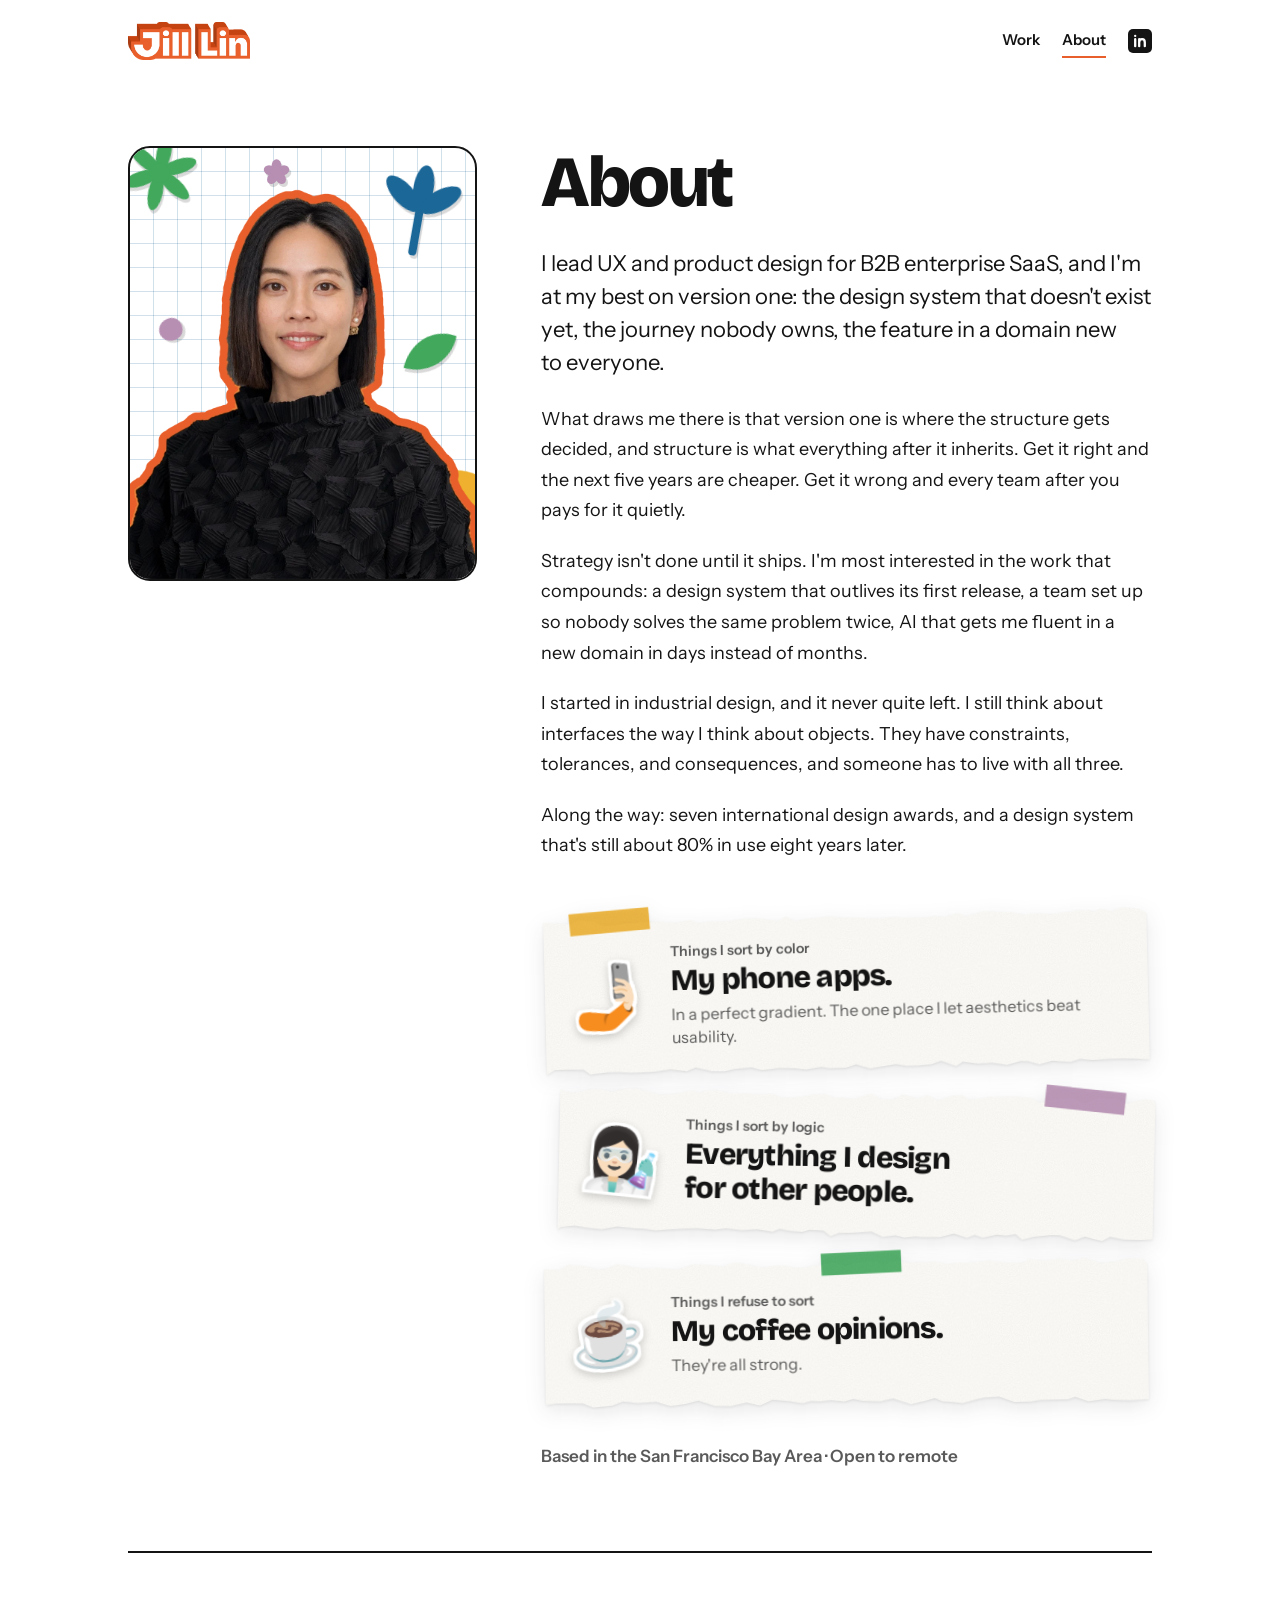
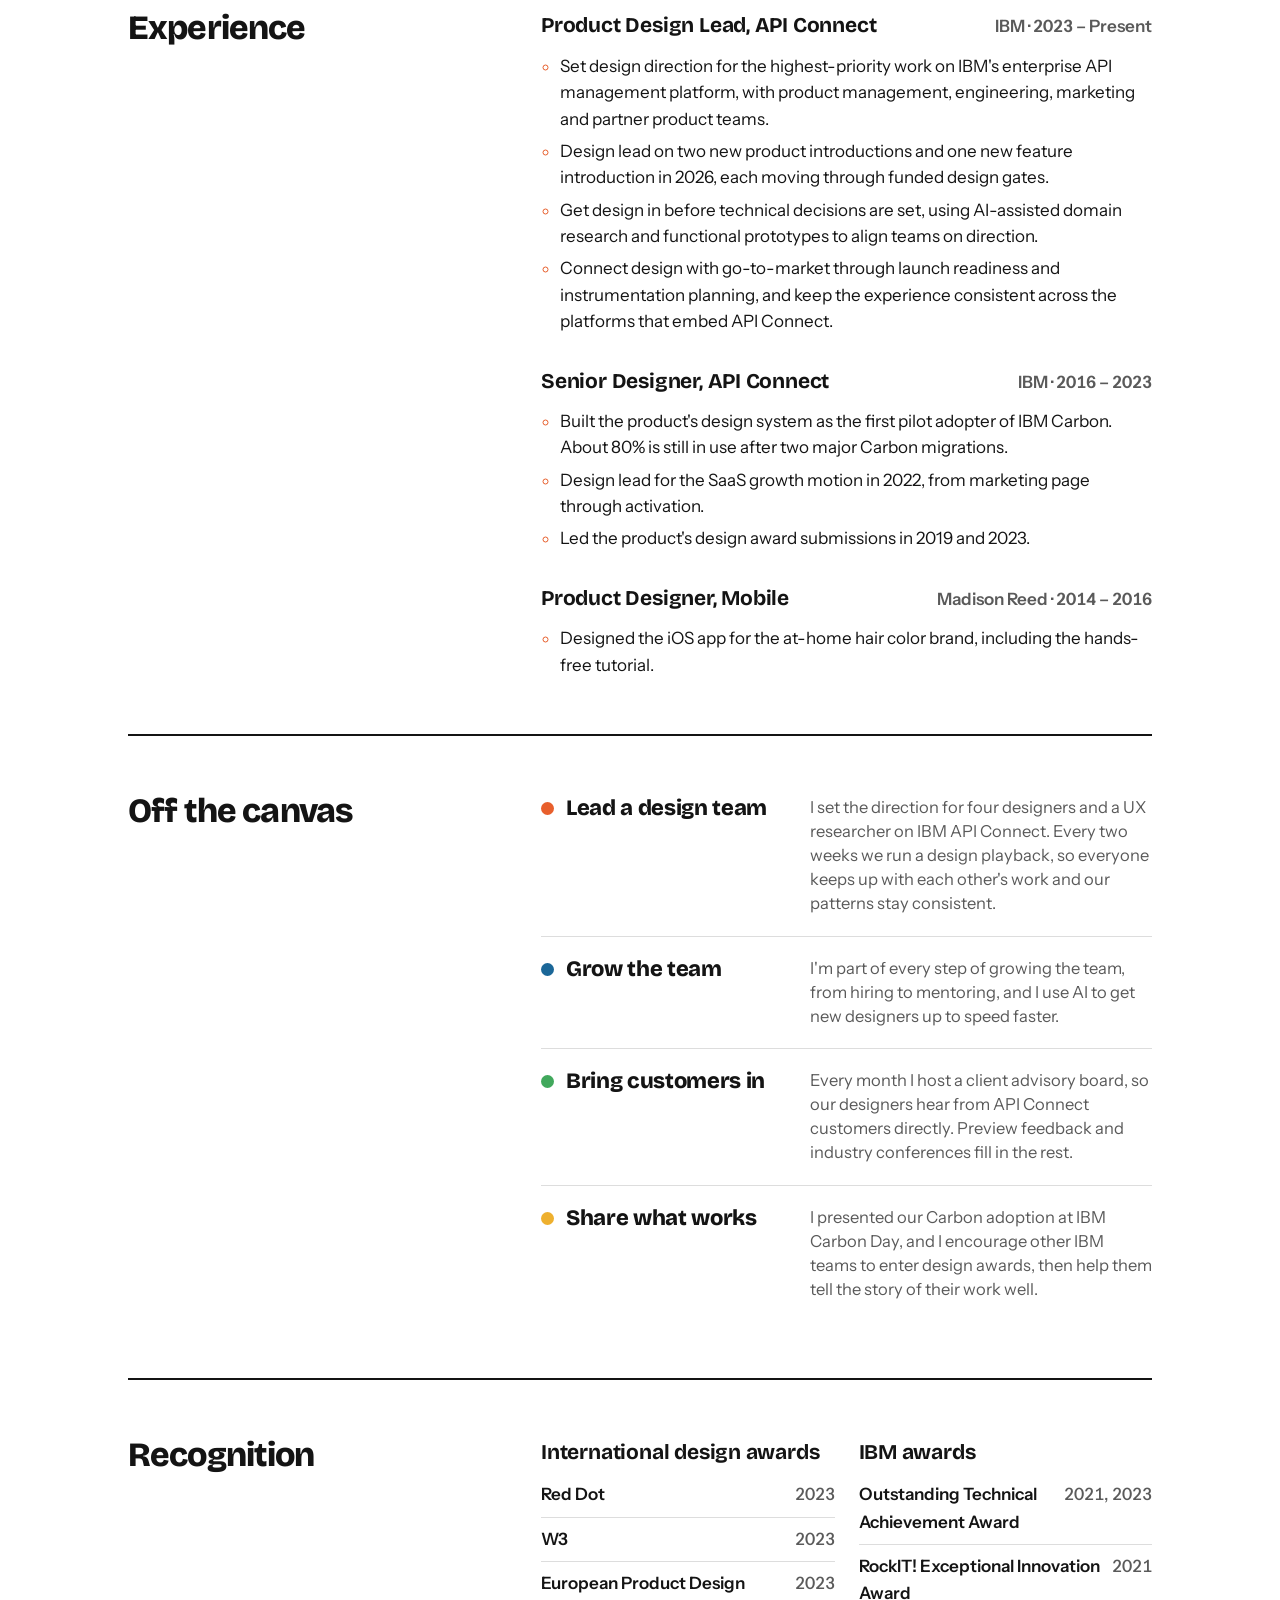
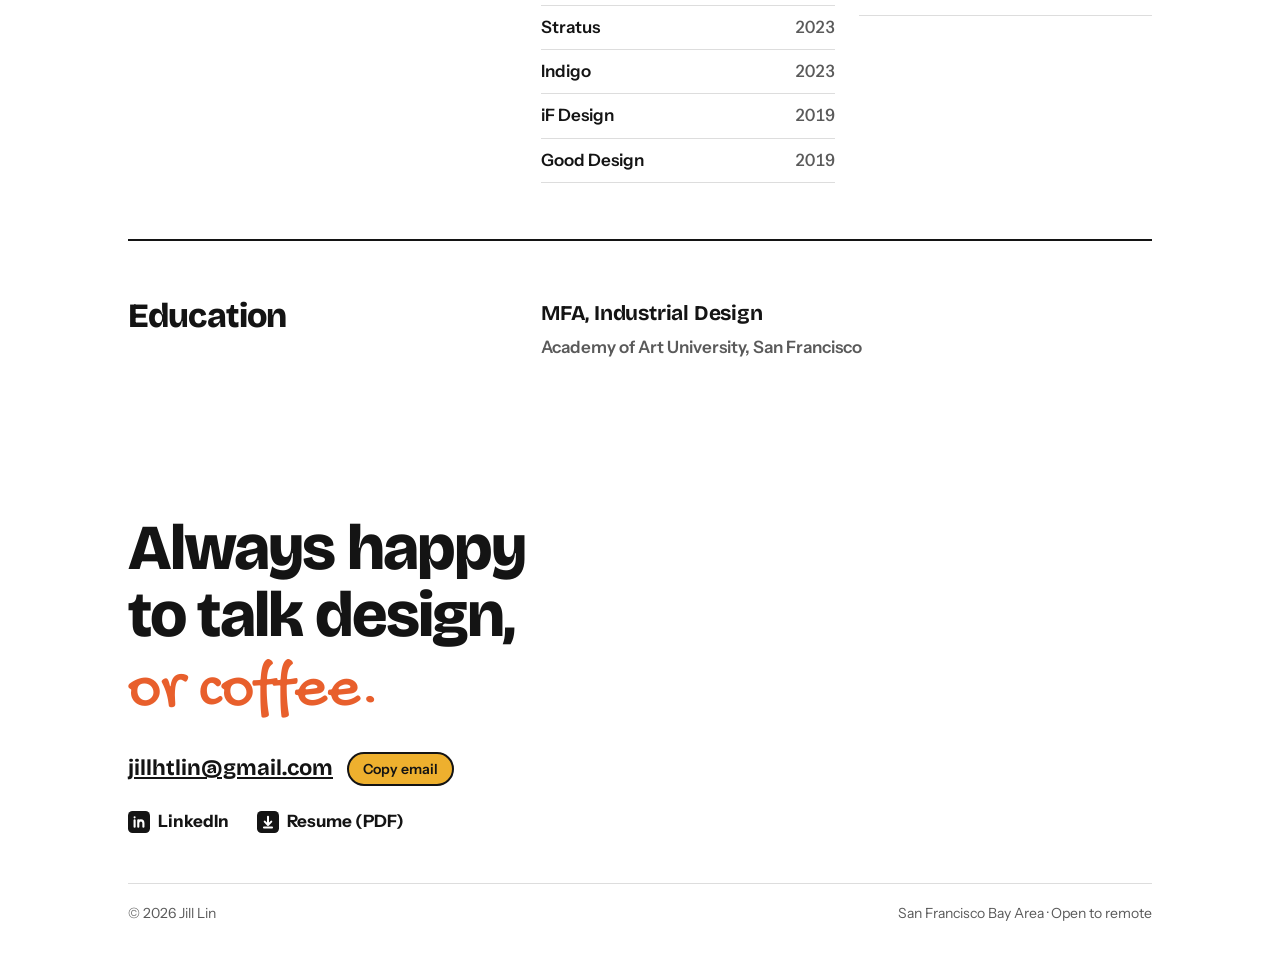
==== commit 8a3e82f5: "Remove the speaker toggle; sounds are always on Drops the nav button, its styles, and the saved mute" ====
--- a/about.html
+++ b/about.html
@@ -1 +1 @@
-<!doctype html><html lang="en"><head><script async src="https://www.googletagmanager.com/gtag/js?id=G-94MTSWLYVD"></script><script>window.dataLayer=window.dataLayer||[];function gtag(){dataLayer.push(arguments);}gtag("js",new Date());gtag("config","G-94MTSWLYVD");</script><meta charset="utf-8"><meta name="viewport" content="width=device-width, initial-scale=1, viewport-fit=cover"><title>About · Jill Lin</title><meta name="description" content="I lead UX and product design for B2B enterprise SaaS, and I&#x27;m at my best on version one: the design system that doesn&#x27;t exist yet, the journey nobody owns, the feature in a domain new to everyone."><link rel="canonical" href="https://byjill.me/about"><meta property="og:type" content="website"><meta property="og:site_name" content="Jill Lin"><meta property="og:title" content="About · Jill Lin"><meta property="og:description" content="I lead UX and product design for B2B enterprise SaaS, and I&#x27;m at my best on version one: the design system that doesn&#x27;t exist yet, the journey nobody owns, the feature in a domain new to everyone."><meta property="og:url" content="https://byjill.me/about"><meta property="og:image" content="https://byjill.me/assets/og.png"><meta property="og:image:width" content="1200"><meta property="og:image:height" content="630"><meta name="twitter:card" content="summary_large_image"><link rel="icon" href="assets/favicon-32.png" sizes="32x32" type="image/png"><link rel="icon" href="assets/favicon-48.png" sizes="48x48" type="image/png"><link rel="apple-touch-icon" href="assets/apple-touch-icon.png"><meta name="theme-color" content="#FFFFFF"><link rel="preconnect" href="https://fonts.googleapis.com"><link rel="preconnect" href="https://fonts.gstatic.com" crossorigin><link rel="stylesheet" href="https://fonts.googleapis.com/css2?family=Bricolage+Grotesque:opsz,wght@12..96,600;12..96,700;12..96,800&family=Gochi+Hand&family=IBM+Plex+Mono:wght@500&family=IBM+Plex+Sans:wght@300;400;600&family=Instrument+Sans:ital,wght@0,400;0,600;0,700;1,400&display=swap"><link rel="stylesheet" href="assets/style.css"></head><body><div class="page " data-hl="a" style="--c:var(--pink);--on-c:var(--deep);--qc:#B85C17"><a class="skip" href="#main">Skip to content</a><header class="site-head"><div class="wrap"><a class="logo" href="index.html"><img src="assets/logo.png" alt="Jill Lin" width="120" height="38"></a><nav class="nav" aria-label="Main"><a href="index.html#work">Work</a><a href="about.html" aria-current="page">About</a><a class="li" href="https://www.linkedin.com/in/jillhtlin" target="_blank" rel="noopener" aria-label="LinkedIn" title="LinkedIn"><svg class="li-ic" viewBox="0 0 24 24" aria-hidden="true"><rect width="24" height="24" rx="5" fill="currentColor"/><path d="M7.2 10.2v7M7.2 6.8v.1M11.2 17.2v-7M11.2 13.4c0-2.1 1.3-3.2 2.9-3.2s2.7 1.1 2.7 3.2v3.8" fill="none" stroke="var(--paper)" stroke-width="2.3" stroke-linecap="round"/></svg></a><button class="sound-toggle" type="button" aria-pressed="false" aria-label="Turn sound on" title="Sound off" hidden><svg viewBox="0 0 24 24" aria-hidden="true"><path class="spk" d="M4 9.5h3.2L12 5.5v13l-4.8-4H4z"/><path class="wave" d="M15.5 9a4 4 0 0 1 0 6M18 6.5a7.5 7.5 0 0 1 0 11"/><path class="mute" d="M16 9.5l5 5M21 9.5l-5 5"/></svg></button></nav></div></header><main id="main"><div class="wrap"><div class="about-grid"><div class="photo"><div class="photo-card"><svg class="shape ph-0" viewBox="0 0 120 120" aria-hidden="true"><ellipse cx="60" cy="30" rx="11" ry="28" fill="var(--mint)" transform="rotate(0 60 60)"/><ellipse cx="60" cy="30" rx="11" ry="28" fill="var(--mint)" transform="rotate(60 60 60)"/><ellipse cx="60" cy="30" rx="11" ry="28" fill="var(--mint)" transform="rotate(120 60 60)"/><ellipse cx="60" cy="30" rx="11" ry="28" fill="var(--mint)" transform="rotate(180 60 60)"/><ellipse cx="60" cy="30" rx="11" ry="28" fill="var(--mint)" transform="rotate(240 60 60)"/><ellipse cx="60" cy="30" rx="11" ry="28" fill="var(--mint)" transform="rotate(300 60 60)"/><circle cx="60" cy="60" r="15" fill="var(--mint)"/></svg><svg class="shape ph-1" viewBox="0 0 120 150" aria-hidden="true"><path d="M60 144 V74" fill="none" stroke="var(--cobalt)" stroke-width="13" stroke-linecap="round"/><ellipse cx="60" cy="42" rx="16" ry="36" fill="var(--cobalt)" transform="rotate(-52 60 80)"/><ellipse cx="60" cy="42" rx="16" ry="36" fill="var(--cobalt)" transform="rotate(0 60 80)"/><ellipse cx="60" cy="42" rx="16" ry="36" fill="var(--cobalt)" transform="rotate(52 60 80)"/></svg><svg class="shape ph-2" viewBox="0 0 60 54" aria-hidden="true"><path d="M10 30 C8 12 26 2 40 6 C56 10 60 30 50 42 C38 54 14 50 10 30 Z" fill="var(--blush)"/></svg><svg class="shape ph-3" viewBox="0 0 100 110" aria-hidden="true"><path d="M8 104 C4 50 40 6 92 8 C98 58 62 102 8 104 Z" fill="var(--orange)"/></svg><svg class="shape ph-4" viewBox="0 0 120 70" aria-hidden="true"><path d="M6 66 C2 66 2 60 3 54 C10 24 32 4 60 4 C88 4 110 24 117 54 C118 60 118 66 114 66 Z" fill="var(--yellow)"/></svg><svg class="shape ph-5" viewBox="0 0 120 120" aria-hidden="true"><ellipse cx="60" cy="33" rx="19" ry="24" fill="var(--blush)" transform="rotate(0 60 60)"/><ellipse cx="60" cy="33" rx="19" ry="24" fill="var(--blush)" transform="rotate(72 60 60)"/><ellipse cx="60" cy="33" rx="19" ry="24" fill="var(--blush)" transform="rotate(144 60 60)"/><ellipse cx="60" cy="33" rx="19" ry="24" fill="var(--blush)" transform="rotate(216 60 60)"/><ellipse cx="60" cy="33" rx="19" ry="24" fill="var(--blush)" transform="rotate(288 60 60)"/><circle cx="60" cy="60" r="22" fill="var(--blush)"/></svg><picture><source media="(max-width: 820px)" srcset="assets/img/about-cutout-sq.webp" width="1000" height="1000"><img src="assets/img/about-cutout.webp" alt="Portrait of Jill Lin" width="1000" height="1250"></picture></div></div><div><h1>About</h1><div class="prose"><p>I lead UX and product design for B2B enterprise SaaS, and I&#x27;m at my best on version one: the design system that doesn&#x27;t exist yet, the journey nobody owns, the feature in a domain new to everyone.</p><p>What draws me there is that version one is where the structure gets decided, and structure is what everything after it inherits. Get it right and the next five years are cheaper. Get it wrong and every team after you pays for it quietly.</p><p>Strategy isn&#x27;t done until it ships. I&#x27;m most interested in the work that compounds: a design system that outlives its first release, a team set up so nobody solves the same problem twice, AI that gets me fluent in a new domain in days instead of months.</p><p>I started in industrial design, and it never quite left. I still think about interfaces the way I think about objects. They have constraints, tolerances, and consequences, and someone has to live with all three.</p><p>Along the way: seven international design awards, and a design system that&#x27;s still about 80% in use eight years later.</p></div><div class="sorts"><div class="sort"><div class="sort-paper" style="clip-path:polygon(0.0% 1.5px, 2.2% 2.4px, 4.5% 4.0px, 5.7% 0.1px, 8.5% 1.7px, 10.0% 6.4px, 12.1% 5.4px, 14.1% 4.1px, 15.5% 4.1px, 18.3% 3.3px, 20.9% 4.3px, 22.1% 4.9px, 24.4% 1.9px, 25.5% 5.5px, 27.6% 4.6px, 30.4% 4.6px, 33.3% 2.5px, 36.0% 2.8px, 39.0% 5.6px, 40.3% 0.9px, 41.8% 6.2px, 43.8% 4.0px, 45.5% 3.2px, 47.3% 2.2px, 49.6% 3.7px, 52.5% 4.4px, 55.4% 5.5px, 58.5% 4.3px, 59.9% 5.5px, 62.9% 5.8px, 65.1% 4.6px, 66.7% 5.3px, 68.9% 1.8px, 70.1% 5.5px, 73.2% 0.6px, 75.9% 2.6px, 77.3% 1.9px, 79.9% 5.6px, 81.1% 3.9px, 82.3% 4.6px, 84.0% 5.6px, 87.1% 3.2px, 90.1% 2.0px, 91.4% 3.8px, 92.5% 1.3px, 94.5% 3.9px, 95.9% 0.3px, 98.7% 2.0px, 100% 5.7px, 100.0% calc(100% - 2.4px), 98.0% calc(100% - 3.3px), 95.6% calc(100% - 3.8px), 93.4% calc(100% - 4.0px), 90.4% calc(100% - 3.2px), 88.5% calc(100% - 4.6px), 86.9% calc(100% - 1.9px), 83.9% calc(100% - 3.3px), 81.7% calc(100% - 0.1px), 79.8% calc(100% - 3.7px), 78.6% calc(100% - 3.9px), 76.3% calc(100% - 0.4px), 73.9% calc(100% - 3.0px), 71.5% calc(100% - 2.3px), 69.0% calc(100% - 4.7px), 67.9% calc(100% - 0.4px), 65.4% calc(100% - 6.2px), 63.8% calc(100% - 2.9px), 61.5% calc(100% - 2.0px), 59.7% calc(100% - 2.0px), 57.9% calc(100% - 3.8px), 56.2% calc(100% - 2.4px), 53.6% calc(100% - 0.2px), 51.3% calc(100% - 4.7px), 49.6% calc(100% - 1.4px), 46.9% calc(100% - 1.5px), 45.5% calc(100% - 2.8px), 43.0% calc(100% - 0.7px), 41.2% calc(100% - 2.1px), 38.5% calc(100% - 2.8px), 35.7% calc(100% - 1.1px), 33.9% calc(100% - 4.2px), 31.1% calc(100% - 2.9px), 29.5% calc(100% - 0.8px), 27.4% calc(100% - 1.2px), 24.7% calc(100% - 5.4px), 23.2% calc(100% - 1.8px), 20.5% calc(100% - 4.1px), 17.8% calc(100% - 2.2px), 16.5% calc(100% - 1.9px), 13.8% calc(100% - 1.7px), 12.0% calc(100% - 2.7px), 10.1% calc(100% - 2.6px), 7.2% calc(100% - 1.0px), 6.1% calc(100% - 6.0px), 3.2% calc(100% - 6.3px), 1.3% calc(100% - 6.1px), 0% calc(100% - 1.4px))"><span class="sort-emoji" aria-hidden="true">🤳🏻</span><div><small>Things I sort by color</small><b>My phone apps.</b><span>In a perfect gradient. The one place I let aesthetics beat usability.</span></div></div></div><div class="sort"><div class="sort-paper" style="clip-path:polygon(0.0% 2.9px, 2.2% 5.9px, 4.2% 3.3px, 6.5% 1.2px, 8.6% 4.0px, 11.3% 0.6px, 13.0% 0.6px, 15.7% 4.4px, 16.9% 6.3px, 19.9% 4.2px, 22.2% 1.0px, 23.3% 3.4px, 24.5% 1.2px, 26.1% 0.2px, 28.1% 2.8px, 30.9% 3.3px, 33.3% 3.2px, 35.7% 2.9px, 37.3% 6.4px, 40.4% 5.4px, 42.9% 2.0px, 44.5% 1.8px, 45.7% 4.9px, 47.6% 5.4px, 49.5% 6.1px, 52.2% 0.0px, 53.8% 5.8px, 55.8% 6.3px, 57.7% 0.5px, 60.0% 5.0px, 61.7% 0.6px, 63.4% 6.2px, 66.0% 0.8px, 67.6% 0.6px, 68.8% 5.1px, 70.3% 3.6px, 72.3% 1.2px, 74.8% 0.8px, 77.2% 0.7px, 79.1% 1.4px, 80.7% 6.2px, 83.4% 1.9px, 86.3% 1.3px, 88.2% 5.5px, 90.5% 0.6px, 93.6% 1.4px, 95.2% 4.9px, 97.0% 1.9px, 98.2% 0.6px, 100% 1.6px, 100.0% calc(100% - 3.8px), 98.2% calc(100% - 2.9px), 95.2% calc(100% - 3.1px), 92.9% calc(100% - 5.5px), 91.5% calc(100% - 1.0px), 88.6% calc(100% - 5.2px), 87.0% calc(100% - 1.2px), 84.4% calc(100% - 6.0px), 82.9% calc(100% - 6.1px), 80.1% calc(100% - 3.9px), 78.1% calc(100% - 0.7px), 77.0% calc(100% - 6.2px), 75.4% calc(100% - 4.5px), 73.8% calc(100% - 5.3px), 71.5% calc(100% - 1.9px), 70.1% calc(100% - 4.6px), 68.8% calc(100% - 1.5px), 66.6% calc(100% - 5.5px), 64.3% calc(100% - 1.8px), 61.4% calc(100% - 1.3px), 60.2% calc(100% - 1.7px), 58.3% calc(100% - 0.4px), 56.8% calc(100% - 2.4px), 54.6% calc(100% - 0.8px), 52.8% calc(100% - 5.7px), 49.7% calc(100% - 4.2px), 47.3% calc(100% - 3.7px), 45.9% calc(100% - 0.2px), 44.7% calc(100% - 5.8px), 42.3% calc(100% - 6.2px), 41.1% calc(100% - 4.1px), 39.1% calc(100% - 4.7px), 37.3% calc(100% - 6.4px), 36.1% calc(100% - 3.5px), 33.5% calc(100% - 5.8px), 31.0% calc(100% - 4.5px), 28.3% calc(100% - 5.9px), 26.5% calc(100% - 4.4px), 23.6% calc(100% - 5.6px), 21.7% calc(100% - 5.1px), 18.9% calc(100% - 3.7px), 16.5% calc(100% - 2.4px), 14.3% calc(100% - 3.9px), 13.0% calc(100% - 4.1px), 10.0% calc(100% - 5.6px), 7.4% calc(100% - 2.5px), 4.9% calc(100% - 3.7px), 2.9% calc(100% - 5.4px), 1.6% calc(100% - 4.8px), 0.5% calc(100% - 3.8px), 0% calc(100% - 1.5px))"><span class="sort-emoji" aria-hidden="true">👩🏻‍🔬</span><div><small>Things I sort by logic</small><b>Everything I design for other people.</b></div></div></div><div class="sort"><div class="sort-paper" style="clip-path:polygon(0.0% 4.2px, 2.5% 6.1px, 4.0% 0.4px, 6.7% 2.1px, 8.5% 5.2px, 10.0% 5.8px, 12.1% 0.5px, 15.0% 3.7px, 16.3% 5.4px, 18.9% 4.7px, 21.3% 6.4px, 22.4% 6.2px, 24.8% 1.6px, 27.1% 2.2px, 29.5% 4.5px, 31.6% 0.6px, 33.5% 1.9px, 36.1% 6.0px, 38.7% 3.4px, 40.2% 4.5px, 41.8% 6.4px, 43.2% 6.2px, 44.4% 5.0px, 46.1% 3.7px, 48.1% 2.0px, 50.0% 5.2px, 51.8% 2.3px, 54.5% 1.1px, 56.3% 3.3px, 58.4% 1.1px, 61.0% 3.1px, 62.3% 2.2px, 63.5% 2.2px, 64.8% 1.6px, 67.0% 4.4px, 68.7% 3.0px, 70.9% 3.7px, 73.7% 1.4px, 76.4% 3.5px, 79.3% 4.4px, 80.4% 0.4px, 83.0% 1.9px, 85.4% 0.6px, 87.6% 2.6px, 89.6% 0.0px, 92.5% 5.4px, 95.0% 4.0px, 96.6% 1.2px, 99.3% 2.1px, 100% 5.6px, 100.0% calc(100% - 2.2px), 96.9% calc(100% - 1.2px), 94.1% calc(100% - 1.9px), 92.8% calc(100% - 3.0px), 90.0% calc(100% - 0.7px), 87.8% calc(100% - 5.5px), 86.6% calc(100% - 3.1px), 84.9% calc(100% - 3.0px), 82.1% calc(100% - 2.8px), 80.4% calc(100% - 1.3px), 77.7% calc(100% - 1.0px), 75.2% calc(100% - 6.4px), 72.7% calc(100% - 5.8px), 71.4% calc(100% - 3.9px), 69.1% calc(100% - 0.5px), 67.1% calc(100% - 2.0px), 65.8% calc(100% - 2.6px), 64.5% calc(100% - 5.9px), 63.1% calc(100% - 3.5px), 60.6% calc(100% - 0.1px), 57.6% calc(100% - 5.9px), 55.4% calc(100% - 3.3px), 52.6% calc(100% - 3.9px), 51.0% calc(100% - 6.0px), 49.5% calc(100% - 3.6px), 47.4% calc(100% - 4.9px), 45.5% calc(100% - 4.1px), 44.0% calc(100% - 4.5px), 42.6% calc(100% - 2.2px), 40.5% calc(100% - 4.6px), 37.6% calc(100% - 6.2px), 35.5% calc(100% - 0.4px), 33.3% calc(100% - 3.7px), 30.7% calc(100% - 0.3px), 28.0% calc(100% - 0.8px), 25.3% calc(100% - 6.3px), 23.1% calc(100% - 2.9px), 20.7% calc(100% - 0.9px), 18.3% calc(100% - 5.4px), 15.3% calc(100% - 4.5px), 12.8% calc(100% - 6.2px), 11.0% calc(100% - 2.2px), 7.9% calc(100% - 0.4px), 6.1% calc(100% - 4.8px), 3.2% calc(100% - 5.1px), 1.7% calc(100% - 5.1px), 0.1% calc(100% - 3.4px), 0% calc(100% - 6.3px))"><span class="sort-emoji" aria-hidden="true">☕</span><div><small>Things I refuse to sort</small><b>My coffee opinions.</b><span>They&#x27;re all strong.</span></div></div></div></div><p class="loc">Based in the San Francisco Bay Area · Open to remote</p></div></div><section class="cv"><h2>Experience</h2><ol class="jobs"><li class="job"><div class="job-head"><h3>Product Design Lead, API Connect</h3><span class="job-meta">IBM · 2023 – Present</span></div><ul><li>Set design direction for the highest-priority work on IBM&#x27;s enterprise API management platform, with product management, engineering, marketing and partner product teams.</li><li>Design lead on two new product introductions and one new feature introduction in 2026, each moving through funded design gates.</li><li>Get design in before technical decisions are set, using AI-assisted domain research and functional prototypes to align teams on direction.</li><li>Connect design with go-to-market through launch readiness and instrumentation planning, and keep the experience consistent across the platforms that embed API Connect.</li></ul></li><li class="job"><div class="job-head"><h3>Senior Designer, API Connect</h3><span class="job-meta">IBM · 2016 – 2023</span></div><ul><li>Built the product&#x27;s design system as the first pilot adopter of IBM Carbon. About 80% is still in use after two major Carbon migrations.</li><li>Design lead for the SaaS growth motion in 2022, from marketing page through activation.</li><li>Led the product&#x27;s design award submissions in 2019 and 2023.</li></ul></li><li class="job"><div class="job-head"><h3>Product Designer, Mobile</h3><span class="job-meta">Madison Reed · 2014 – 2016</span></div><ul><li>Designed the iOS app for the at-home hair color brand, including the hands-free tutorial.</li></ul></li></ol></section><section class="cv"><h2>Off the canvas</h2><div class="hls"><div class="hl"><b>Lead a design team</b><span>I set the direction for four designers and a UX researcher on IBM API Connect. Every two weeks we run a design playback, so everyone keeps up with each other&#x27;s work and our patterns stay consistent.</span></div><div class="hl"><b>Grow the team</b><span>I&#x27;m part of every step of growing the team, from hiring to mentoring, and I use AI to get new designers up to speed faster.</span></div><div class="hl"><b>Bring customers in</b><span>Every month I host a client advisory board, so our designers hear from API Connect customers directly. Preview feedback and industry conferences fill in the rest.</span></div><div class="hl"><b>Share what works</b><span>I presented our Carbon adoption at IBM Carbon Day, and I encourage other IBM teams to enter design awards, then help them tell the story of their work well.</span></div></div></section><section class="cv"><h2>Recognition</h2><div class="awd"><div><h3>International design awards</h3><ul><li><span>Red Dot</span><span class="yr">2023</span></li><li><span>W3</span><span class="yr">2023</span></li><li><span>European Product Design</span><span class="yr">2023</span></li><li><span>Stratus</span><span class="yr">2023</span></li><li><span>Indigo</span><span class="yr">2023</span></li><li><span>iF Design</span><span class="yr">2019</span></li><li><span>Good Design</span><span class="yr">2019</span></li></ul></div><div><h3>IBM awards</h3><ul><li><span>Outstanding Technical Achievement Award</span><span class="yr">2021, 2023</span></li><li><span>RockIT! Exceptional Innovation Award</span><span class="yr">2021</span></li></ul></div></div></section><section class="cv"><h2>Education</h2><div class="edu"><h3>MFA, Industrial Design</h3><span class="job-meta">Academy of Art University, San Francisco</span></div></section></div></main><footer class="site-foot" id="contact"><div class="wrap"><p class="big">Always happy to talk design, <span class="hand">or coffee.</span></p><div class="contact"><a class="email" href="mailto:jillhtlin@gmail.com">jillhtlin@gmail.com</a><button class="copy" type="button" data-copy="jillhtlin@gmail.com">Copy email</button></div><div class="foot-links"><a class="li" href="https://www.linkedin.com/in/jillhtlin" target="_blank" rel="noopener"><svg class="li-ic" viewBox="0 0 24 24" aria-hidden="true"><rect width="24" height="24" rx="5" fill="currentColor"/><path d="M7.2 10.2v7M7.2 6.8v.1M11.2 17.2v-7M11.2 13.4c0-2.1 1.3-3.2 2.9-3.2s2.7 1.1 2.7 3.2v3.8" fill="none" stroke="var(--paper)" stroke-width="2.3" stroke-linecap="round"/></svg>LinkedIn</a><a class="li" href="assets/Jill-Lin-Resume.pdf" download="Jill-Lin-Resume.pdf"><svg class="li-ic" viewBox="0 0 24 24" aria-hidden="true"><rect width="24" height="24" rx="5" fill="currentColor"/><path d="M12 6.4v8.4M8.4 11.6l3.6 3.6 3.6-3.6M7.6 18h8.8" fill="none" stroke="var(--paper)" stroke-width="2.2" stroke-linecap="round" stroke-linejoin="round"/></svg>Resume (PDF)</a></div><div class="fine"><span>© 2026 Jill Lin</span><span>San Francisco Bay Area · Open to remote</span></div></div></footer><script>document.querySelectorAll("[data-copy]").forEach(function(b){b.addEventListener("click",function(){var t=b.getAttribute("data-copy"),done=function(){b.textContent="Copied";setTimeout(function(){b.textContent="Copy email"},1600)};try{navigator.clipboard.writeText(t).then(done,function(){sel()})}catch(e){sel()}function sel(){var r=document.createRange(),e=document.querySelector(".email");r.selectNodeContents(e);var s=getSelection();s.removeAllRanges();s.addRange(r);b.textContent="Selected"}})});</script></div><script>(function(){if(location.hash)return;var n=(performance.getEntriesByType&&performance.getEntriesByType("navigation")[0])||{};if(n.type==="back_forward")return;function up(){window.scrollTo(0,0);try{document.documentElement.scrollIntoView({block:"start"})}catch(e){}}up();document.addEventListener("DOMContentLoaded",up);window.addEventListener("load",function(){up();setTimeout(up,80)})})();</script><script src="assets/sound.js" defer></script></body></html>+<!doctype html><html lang="en"><head><script async src="https://www.googletagmanager.com/gtag/js?id=G-94MTSWLYVD"></script><script>window.dataLayer=window.dataLayer||[];function gtag(){dataLayer.push(arguments);}gtag("js",new Date());gtag("config","G-94MTSWLYVD");</script><meta charset="utf-8"><meta name="viewport" content="width=device-width, initial-scale=1, viewport-fit=cover"><title>About · Jill Lin</title><meta name="description" content="I lead UX and product design for B2B enterprise SaaS, and I&#x27;m at my best on version one: the design system that doesn&#x27;t exist yet, the journey nobody owns, the feature in a domain new to everyone."><link rel="canonical" href="https://byjill.me/about"><meta property="og:type" content="website"><meta property="og:site_name" content="Jill Lin"><meta property="og:title" content="About · Jill Lin"><meta property="og:description" content="I lead UX and product design for B2B enterprise SaaS, and I&#x27;m at my best on version one: the design system that doesn&#x27;t exist yet, the journey nobody owns, the feature in a domain new to everyone."><meta property="og:url" content="https://byjill.me/about"><meta property="og:image" content="https://byjill.me/assets/og.png"><meta property="og:image:width" content="1200"><meta property="og:image:height" content="630"><meta name="twitter:card" content="summary_large_image"><link rel="icon" href="assets/favicon-32.png" sizes="32x32" type="image/png"><link rel="icon" href="assets/favicon-48.png" sizes="48x48" type="image/png"><link rel="apple-touch-icon" href="assets/apple-touch-icon.png"><meta name="theme-color" content="#FFFFFF"><link rel="preconnect" href="https://fonts.googleapis.com"><link rel="preconnect" href="https://fonts.gstatic.com" crossorigin><link rel="stylesheet" href="https://fonts.googleapis.com/css2?family=Bricolage+Grotesque:opsz,wght@12..96,600;12..96,700;12..96,800&family=Gochi+Hand&family=IBM+Plex+Mono:wght@500&family=IBM+Plex+Sans:wght@300;400;600&family=Instrument+Sans:ital,wght@0,400;0,600;0,700;1,400&display=swap"><link rel="stylesheet" href="assets/style.css?v=20261020b"></head><body><div class="page " data-hl="a" style="--c:var(--pink);--on-c:var(--deep);--qc:#B85C17"><a class="skip" href="#main">Skip to content</a><header class="site-head"><div class="wrap"><a class="logo" href="index.html"><img src="assets/logo.png" alt="Jill Lin" width="120" height="38"></a><nav class="nav" aria-label="Main"><a href="index.html#work">Work</a><a href="about.html" aria-current="page">About</a><a class="li" href="https://www.linkedin.com/in/jillhtlin" target="_blank" rel="noopener" aria-label="LinkedIn" title="LinkedIn"><svg class="li-ic" viewBox="0 0 24 24" aria-hidden="true"><rect width="24" height="24" rx="5" fill="currentColor"/><path d="M7.2 10.2v7M7.2 6.8v.1M11.2 17.2v-7M11.2 13.4c0-2.1 1.3-3.2 2.9-3.2s2.7 1.1 2.7 3.2v3.8" fill="none" stroke="var(--paper)" stroke-width="2.3" stroke-linecap="round"/></svg></a></nav></div></header><main id="main"><div class="wrap"><div class="about-grid"><div class="photo"><div class="photo-card"><svg class="shape ph-0" viewBox="0 0 120 120" aria-hidden="true"><ellipse cx="60" cy="30" rx="11" ry="28" fill="var(--mint)" transform="rotate(0 60 60)"/><ellipse cx="60" cy="30" rx="11" ry="28" fill="var(--mint)" transform="rotate(60 60 60)"/><ellipse cx="60" cy="30" rx="11" ry="28" fill="var(--mint)" transform="rotate(120 60 60)"/><ellipse cx="60" cy="30" rx="11" ry="28" fill="var(--mint)" transform="rotate(180 60 60)"/><ellipse cx="60" cy="30" rx="11" ry="28" fill="var(--mint)" transform="rotate(240 60 60)"/><ellipse cx="60" cy="30" rx="11" ry="28" fill="var(--mint)" transform="rotate(300 60 60)"/><circle cx="60" cy="60" r="15" fill="var(--mint)"/></svg><svg class="shape ph-1" viewBox="0 0 120 150" aria-hidden="true"><path d="M60 144 V74" fill="none" stroke="var(--cobalt)" stroke-width="13" stroke-linecap="round"/><ellipse cx="60" cy="42" rx="16" ry="36" fill="var(--cobalt)" transform="rotate(-52 60 80)"/><ellipse cx="60" cy="42" rx="16" ry="36" fill="var(--cobalt)" transform="rotate(0 60 80)"/><ellipse cx="60" cy="42" rx="16" ry="36" fill="var(--cobalt)" transform="rotate(52 60 80)"/></svg><svg class="shape ph-2" viewBox="0 0 60 54" aria-hidden="true"><path d="M10 30 C8 12 26 2 40 6 C56 10 60 30 50 42 C38 54 14 50 10 30 Z" fill="var(--blush)"/></svg><svg class="shape ph-3" viewBox="0 0 100 110" aria-hidden="true"><path d="M8 104 C4 50 40 6 92 8 C98 58 62 102 8 104 Z" fill="var(--orange)"/></svg><svg class="shape ph-4" viewBox="0 0 120 70" aria-hidden="true"><path d="M6 66 C2 66 2 60 3 54 C10 24 32 4 60 4 C88 4 110 24 117 54 C118 60 118 66 114 66 Z" fill="var(--yellow)"/></svg><svg class="shape ph-5" viewBox="0 0 120 120" aria-hidden="true"><ellipse cx="60" cy="33" rx="19" ry="24" fill="var(--blush)" transform="rotate(0 60 60)"/><ellipse cx="60" cy="33" rx="19" ry="24" fill="var(--blush)" transform="rotate(72 60 60)"/><ellipse cx="60" cy="33" rx="19" ry="24" fill="var(--blush)" transform="rotate(144 60 60)"/><ellipse cx="60" cy="33" rx="19" ry="24" fill="var(--blush)" transform="rotate(216 60 60)"/><ellipse cx="60" cy="33" rx="19" ry="24" fill="var(--blush)" transform="rotate(288 60 60)"/><circle cx="60" cy="60" r="22" fill="var(--blush)"/></svg><picture><source media="(max-width: 820px)" srcset="assets/img/about-cutout-sq.webp" width="1000" height="1000"><img src="assets/img/about-cutout.webp" alt="Portrait of Jill Lin" width="1000" height="1250"></picture></div></div><div><h1>About</h1><div class="prose"><p>I lead UX and product design for B2B enterprise SaaS, and I&#x27;m at my best on version one: the design system that doesn&#x27;t exist yet, the journey nobody owns, the feature in a domain new to everyone.</p><p>What draws me there is that version one is where the structure gets decided, and structure is what everything after it inherits. Get it right and the next five years are cheaper. Get it wrong and every team after you pays for it quietly.</p><p>Strategy isn&#x27;t done until it ships. I&#x27;m most interested in the work that compounds: a design system that outlives its first release, a team set up so nobody solves the same problem twice, AI that gets me fluent in a new domain in days instead of months.</p><p>I started in industrial design, and it never quite left. I still think about interfaces the way I think about objects. They have constraints, tolerances, and consequences, and someone has to live with all three.</p><p>Along the way: seven international design awards, and a design system that&#x27;s still about 80% in use eight years later.</p></div><div class="sorts"><div class="sort"><div class="sort-paper" style="clip-path:polygon(0.0% 1.5px, 2.2% 2.4px, 4.5% 4.0px, 5.7% 0.1px, 8.5% 1.7px, 10.0% 6.4px, 12.1% 5.4px, 14.1% 4.1px, 15.5% 4.1px, 18.3% 3.3px, 20.9% 4.3px, 22.1% 4.9px, 24.4% 1.9px, 25.5% 5.5px, 27.6% 4.6px, 30.4% 4.6px, 33.3% 2.5px, 36.0% 2.8px, 39.0% 5.6px, 40.3% 0.9px, 41.8% 6.2px, 43.8% 4.0px, 45.5% 3.2px, 47.3% 2.2px, 49.6% 3.7px, 52.5% 4.4px, 55.4% 5.5px, 58.5% 4.3px, 59.9% 5.5px, 62.9% 5.8px, 65.1% 4.6px, 66.7% 5.3px, 68.9% 1.8px, 70.1% 5.5px, 73.2% 0.6px, 75.9% 2.6px, 77.3% 1.9px, 79.9% 5.6px, 81.1% 3.9px, 82.3% 4.6px, 84.0% 5.6px, 87.1% 3.2px, 90.1% 2.0px, 91.4% 3.8px, 92.5% 1.3px, 94.5% 3.9px, 95.9% 0.3px, 98.7% 2.0px, 100% 5.7px, 100.0% calc(100% - 2.4px), 98.0% calc(100% - 3.3px), 95.6% calc(100% - 3.8px), 93.4% calc(100% - 4.0px), 90.4% calc(100% - 3.2px), 88.5% calc(100% - 4.6px), 86.9% calc(100% - 1.9px), 83.9% calc(100% - 3.3px), 81.7% calc(100% - 0.1px), 79.8% calc(100% - 3.7px), 78.6% calc(100% - 3.9px), 76.3% calc(100% - 0.4px), 73.9% calc(100% - 3.0px), 71.5% calc(100% - 2.3px), 69.0% calc(100% - 4.7px), 67.9% calc(100% - 0.4px), 65.4% calc(100% - 6.2px), 63.8% calc(100% - 2.9px), 61.5% calc(100% - 2.0px), 59.7% calc(100% - 2.0px), 57.9% calc(100% - 3.8px), 56.2% calc(100% - 2.4px), 53.6% calc(100% - 0.2px), 51.3% calc(100% - 4.7px), 49.6% calc(100% - 1.4px), 46.9% calc(100% - 1.5px), 45.5% calc(100% - 2.8px), 43.0% calc(100% - 0.7px), 41.2% calc(100% - 2.1px), 38.5% calc(100% - 2.8px), 35.7% calc(100% - 1.1px), 33.9% calc(100% - 4.2px), 31.1% calc(100% - 2.9px), 29.5% calc(100% - 0.8px), 27.4% calc(100% - 1.2px), 24.7% calc(100% - 5.4px), 23.2% calc(100% - 1.8px), 20.5% calc(100% - 4.1px), 17.8% calc(100% - 2.2px), 16.5% calc(100% - 1.9px), 13.8% calc(100% - 1.7px), 12.0% calc(100% - 2.7px), 10.1% calc(100% - 2.6px), 7.2% calc(100% - 1.0px), 6.1% calc(100% - 6.0px), 3.2% calc(100% - 6.3px), 1.3% calc(100% - 6.1px), 0% calc(100% - 1.4px))"><span class="sort-emoji" aria-hidden="true">🤳🏻</span><div><small>Things I sort by color</small><b>My phone apps.</b><span>In a perfect gradient. The one place I let aesthetics beat usability.</span></div></div></div><div class="sort"><div class="sort-paper" style="clip-path:polygon(0.0% 2.9px, 2.2% 5.9px, 4.2% 3.3px, 6.5% 1.2px, 8.6% 4.0px, 11.3% 0.6px, 13.0% 0.6px, 15.7% 4.4px, 16.9% 6.3px, 19.9% 4.2px, 22.2% 1.0px, 23.3% 3.4px, 24.5% 1.2px, 26.1% 0.2px, 28.1% 2.8px, 30.9% 3.3px, 33.3% 3.2px, 35.7% 2.9px, 37.3% 6.4px, 40.4% 5.4px, 42.9% 2.0px, 44.5% 1.8px, 45.7% 4.9px, 47.6% 5.4px, 49.5% 6.1px, 52.2% 0.0px, 53.8% 5.8px, 55.8% 6.3px, 57.7% 0.5px, 60.0% 5.0px, 61.7% 0.6px, 63.4% 6.2px, 66.0% 0.8px, 67.6% 0.6px, 68.8% 5.1px, 70.3% 3.6px, 72.3% 1.2px, 74.8% 0.8px, 77.2% 0.7px, 79.1% 1.4px, 80.7% 6.2px, 83.4% 1.9px, 86.3% 1.3px, 88.2% 5.5px, 90.5% 0.6px, 93.6% 1.4px, 95.2% 4.9px, 97.0% 1.9px, 98.2% 0.6px, 100% 1.6px, 100.0% calc(100% - 3.8px), 98.2% calc(100% - 2.9px), 95.2% calc(100% - 3.1px), 92.9% calc(100% - 5.5px), 91.5% calc(100% - 1.0px), 88.6% calc(100% - 5.2px), 87.0% calc(100% - 1.2px), 84.4% calc(100% - 6.0px), 82.9% calc(100% - 6.1px), 80.1% calc(100% - 3.9px), 78.1% calc(100% - 0.7px), 77.0% calc(100% - 6.2px), 75.4% calc(100% - 4.5px), 73.8% calc(100% - 5.3px), 71.5% calc(100% - 1.9px), 70.1% calc(100% - 4.6px), 68.8% calc(100% - 1.5px), 66.6% calc(100% - 5.5px), 64.3% calc(100% - 1.8px), 61.4% calc(100% - 1.3px), 60.2% calc(100% - 1.7px), 58.3% calc(100% - 0.4px), 56.8% calc(100% - 2.4px), 54.6% calc(100% - 0.8px), 52.8% calc(100% - 5.7px), 49.7% calc(100% - 4.2px), 47.3% calc(100% - 3.7px), 45.9% calc(100% - 0.2px), 44.7% calc(100% - 5.8px), 42.3% calc(100% - 6.2px), 41.1% calc(100% - 4.1px), 39.1% calc(100% - 4.7px), 37.3% calc(100% - 6.4px), 36.1% calc(100% - 3.5px), 33.5% calc(100% - 5.8px), 31.0% calc(100% - 4.5px), 28.3% calc(100% - 5.9px), 26.5% calc(100% - 4.4px), 23.6% calc(100% - 5.6px), 21.7% calc(100% - 5.1px), 18.9% calc(100% - 3.7px), 16.5% calc(100% - 2.4px), 14.3% calc(100% - 3.9px), 13.0% calc(100% - 4.1px), 10.0% calc(100% - 5.6px), 7.4% calc(100% - 2.5px), 4.9% calc(100% - 3.7px), 2.9% calc(100% - 5.4px), 1.6% calc(100% - 4.8px), 0.5% calc(100% - 3.8px), 0% calc(100% - 1.5px))"><span class="sort-emoji" aria-hidden="true">👩🏻‍🔬</span><div><small>Things I sort by logic</small><b>Everything I design for other people.</b></div></div></div><div class="sort"><div class="sort-paper" style="clip-path:polygon(0.0% 4.2px, 2.5% 6.1px, 4.0% 0.4px, 6.7% 2.1px, 8.5% 5.2px, 10.0% 5.8px, 12.1% 0.5px, 15.0% 3.7px, 16.3% 5.4px, 18.9% 4.7px, 21.3% 6.4px, 22.4% 6.2px, 24.8% 1.6px, 27.1% 2.2px, 29.5% 4.5px, 31.6% 0.6px, 33.5% 1.9px, 36.1% 6.0px, 38.7% 3.4px, 40.2% 4.5px, 41.8% 6.4px, 43.2% 6.2px, 44.4% 5.0px, 46.1% 3.7px, 48.1% 2.0px, 50.0% 5.2px, 51.8% 2.3px, 54.5% 1.1px, 56.3% 3.3px, 58.4% 1.1px, 61.0% 3.1px, 62.3% 2.2px, 63.5% 2.2px, 64.8% 1.6px, 67.0% 4.4px, 68.7% 3.0px, 70.9% 3.7px, 73.7% 1.4px, 76.4% 3.5px, 79.3% 4.4px, 80.4% 0.4px, 83.0% 1.9px, 85.4% 0.6px, 87.6% 2.6px, 89.6% 0.0px, 92.5% 5.4px, 95.0% 4.0px, 96.6% 1.2px, 99.3% 2.1px, 100% 5.6px, 100.0% calc(100% - 2.2px), 96.9% calc(100% - 1.2px), 94.1% calc(100% - 1.9px), 92.8% calc(100% - 3.0px), 90.0% calc(100% - 0.7px), 87.8% calc(100% - 5.5px), 86.6% calc(100% - 3.1px), 84.9% calc(100% - 3.0px), 82.1% calc(100% - 2.8px), 80.4% calc(100% - 1.3px), 77.7% calc(100% - 1.0px), 75.2% calc(100% - 6.4px), 72.7% calc(100% - 5.8px), 71.4% calc(100% - 3.9px), 69.1% calc(100% - 0.5px), 67.1% calc(100% - 2.0px), 65.8% calc(100% - 2.6px), 64.5% calc(100% - 5.9px), 63.1% calc(100% - 3.5px), 60.6% calc(100% - 0.1px), 57.6% calc(100% - 5.9px), 55.4% calc(100% - 3.3px), 52.6% calc(100% - 3.9px), 51.0% calc(100% - 6.0px), 49.5% calc(100% - 3.6px), 47.4% calc(100% - 4.9px), 45.5% calc(100% - 4.1px), 44.0% calc(100% - 4.5px), 42.6% calc(100% - 2.2px), 40.5% calc(100% - 4.6px), 37.6% calc(100% - 6.2px), 35.5% calc(100% - 0.4px), 33.3% calc(100% - 3.7px), 30.7% calc(100% - 0.3px), 28.0% calc(100% - 0.8px), 25.3% calc(100% - 6.3px), 23.1% calc(100% - 2.9px), 20.7% calc(100% - 0.9px), 18.3% calc(100% - 5.4px), 15.3% calc(100% - 4.5px), 12.8% calc(100% - 6.2px), 11.0% calc(100% - 2.2px), 7.9% calc(100% - 0.4px), 6.1% calc(100% - 4.8px), 3.2% calc(100% - 5.1px), 1.7% calc(100% - 5.1px), 0.1% calc(100% - 3.4px), 0% calc(100% - 6.3px))"><span class="sort-emoji" aria-hidden="true">☕</span><div><small>Things I refuse to sort</small><b>My coffee opinions.</b><span>They&#x27;re all strong.</span></div></div></div></div><p class="loc">Based in the San Francisco Bay Area · Open to remote</p></div></div><section class="cv"><h2>Experience</h2><ol class="jobs"><li class="job"><div class="job-head"><h3>Product Design Lead, API Connect</h3><span class="job-meta">IBM · 2023 – Present</span></div><ul><li>Set design direction for the highest-priority work on IBM&#x27;s enterprise API management platform, with product management, engineering, marketing and partner product teams.</li><li>Design lead on two new product introductions and one new feature introduction in 2026, each moving through funded design gates.</li><li>Get design in before technical decisions are set, using AI-assisted domain research and functional prototypes to align teams on direction.</li><li>Connect design with go-to-market through launch readiness and instrumentation planning, and keep the experience consistent across the platforms that embed API Connect.</li></ul></li><li class="job"><div class="job-head"><h3>Senior Designer, API Connect</h3><span class="job-meta">IBM · 2016 – 2023</span></div><ul><li>Built the product&#x27;s design system as the first pilot adopter of IBM Carbon. About 80% is still in use after two major Carbon migrations.</li><li>Design lead for the SaaS growth motion in 2022, from marketing page through activation.</li><li>Led the product&#x27;s design award submissions in 2019 and 2023.</li></ul></li><li class="job"><div class="job-head"><h3>Product Designer, Mobile</h3><span class="job-meta">Madison Reed · 2014 – 2016</span></div><ul><li>Designed the iOS app for the at-home hair color brand, including the hands-free tutorial.</li></ul></li></ol></section><section class="cv"><h2>Off the canvas</h2><div class="hls"><div class="hl"><b>Lead a design team</b><span>I set the direction for four designers and a UX researcher on IBM API Connect. Every two weeks we run a design playback, so everyone keeps up with each other&#x27;s work and our patterns stay consistent.</span></div><div class="hl"><b>Grow the team</b><span>I&#x27;m part of every step of growing the team, from hiring to mentoring, and I use AI to get new designers up to speed faster.</span></div><div class="hl"><b>Bring customers in</b><span>Every month I host a client advisory board, so our designers hear from API Connect customers directly. Preview feedback and industry conferences fill in the rest.</span></div><div class="hl"><b>Share what works</b><span>I presented our Carbon adoption at IBM Carbon Day, and I encourage other IBM teams to enter design awards, then help them tell the story of their work well.</span></div></div></section><section class="cv"><h2>Recognition</h2><div class="awd"><div><h3>International design awards</h3><ul><li><span>Red Dot</span><span class="yr">2023</span></li><li><span>W3</span><span class="yr">2023</span></li><li><span>European Product Design</span><span class="yr">2023</span></li><li><span>Stratus</span><span class="yr">2023</span></li><li><span>Indigo</span><span class="yr">2023</span></li><li><span>iF Design</span><span class="yr">2019</span></li><li><span>Good Design</span><span class="yr">2019</span></li></ul></div><div><h3>IBM awards</h3><ul><li><span>Outstanding Technical Achievement Award</span><span class="yr">2021, 2023</span></li><li><span>RockIT! Exceptional Innovation Award</span><span class="yr">2021</span></li></ul></div></div></section><section class="cv"><h2>Education</h2><div class="edu"><h3>MFA, Industrial Design</h3><span class="job-meta">Academy of Art University, San Francisco</span></div></section></div></main><footer class="site-foot" id="contact"><div class="wrap"><p class="big">Always happy to talk design, <span class="hand">or coffee.</span></p><div class="contact"><a class="email" href="mailto:jillhtlin@gmail.com">jillhtlin@gmail.com</a><button class="copy" type="button" data-copy="jillhtlin@gmail.com">Copy email</button></div><div class="foot-links"><a class="li" href="https://www.linkedin.com/in/jillhtlin" target="_blank" rel="noopener"><svg class="li-ic" viewBox="0 0 24 24" aria-hidden="true"><rect width="24" height="24" rx="5" fill="currentColor"/><path d="M7.2 10.2v7M7.2 6.8v.1M11.2 17.2v-7M11.2 13.4c0-2.1 1.3-3.2 2.9-3.2s2.7 1.1 2.7 3.2v3.8" fill="none" stroke="var(--paper)" stroke-width="2.3" stroke-linecap="round"/></svg>LinkedIn</a><a class="li" href="assets/Jill-Lin-Resume.pdf" download="Jill-Lin-Resume.pdf"><svg class="li-ic" viewBox="0 0 24 24" aria-hidden="true"><rect width="24" height="24" rx="5" fill="currentColor"/><path d="M12 6.4v8.4M8.4 11.6l3.6 3.6 3.6-3.6M7.6 18h8.8" fill="none" stroke="var(--paper)" stroke-width="2.2" stroke-linecap="round" stroke-linejoin="round"/></svg>Resume (PDF)</a></div><div class="fine"><span>© 2026 Jill Lin</span><span>San Francisco Bay Area · Open to remote</span></div></div></footer><script>document.querySelectorAll("[data-copy]").forEach(function(b){b.addEventListener("click",function(){var t=b.getAttribute("data-copy"),done=function(){b.textContent="Copied";setTimeout(function(){b.textContent="Copy email"},1600)};try{navigator.clipboard.writeText(t).then(done,function(){sel()})}catch(e){sel()}function sel(){var r=document.createRange(),e=document.querySelector(".email");r.selectNodeContents(e);var s=getSelection();s.removeAllRanges();s.addRange(r);b.textContent="Selected"}})});</script></div><script>(function(){if(location.hash)return;var n=(performance.getEntriesByType&&performance.getEntriesByType("navigation")[0])||{};if(n.type==="back_forward")return;function up(){window.scrollTo(0,0);try{document.documentElement.scrollIntoView({block:"start"})}catch(e){}}up();document.addEventListener("DOMContentLoaded",up);window.addEventListener("load",function(){up();setTimeout(up,80)})})();</script><script src="assets/sound.js?v=2" defer></script></body></html>
--- a/assets/style.css
+++ b/assets/style.css
@@ -757,15 +757,6 @@
 /* Small laptops and landscape tablets: keep the stamp inside the page so nothing scrolls sideways */
 @media (min-width: 1001px) and (max-width: 1240px) { .proof-b { right: 2.5%; } }
 
-/* Sound toggle (home page, opt-in tile click) */
-.sound-toggle { display: inline-flex; align-items: center; justify-content: center; width: 32px; height: 32px; margin: -4px 0; padding: 0; border: 0; border-radius: 50%; background: transparent; color: inherit; cursor: pointer; }
-.sound-toggle:hover { background: var(--paper-2); }
-.sound-toggle:focus-visible { outline: 2px solid currentColor; outline-offset: 2px; }
-.sound-toggle svg { width: 22px; height: 22px; fill: none; stroke: currentColor; stroke-width: 1.8; stroke-linecap: round; stroke-linejoin: round; }
-.sound-toggle .spk { fill: currentColor; }
-.sound-toggle .wave { display: none; }
-.sound-toggle[aria-pressed="true"] .wave { display: inline; }
-.sound-toggle[aria-pressed="true"] .mute { display: none; }
 .nav { align-items: center; }
 
 /* ---- Subtle motion (reduced-motion users get none: see the global rule above) ---- */
@@ -793,18 +784,22 @@
 .a-pop, .a-cur, .a-press, .a-knob, .a-prog { transform-box: fill-box; transform-origin: center; }
 .a-prog { transform-origin: left center; }
 .a-draw { stroke-dasharray: 100; }
-@media (hover: hover) {
-  .card:hover .a-draw, .card:focus-visible .a-draw { animation: a-draw .7s ease-out both; }
-  .card:hover .a-pop, .card:focus-visible .a-pop { animation: a-pop .45s .5s ease-out; }
-  .card:hover .a-cur, .card:focus-visible .a-cur { animation: a-cur .9s cubic-bezier(.3, 1.2, .5, 1) both; }
-  .card:hover .a-press, .card:focus-visible .a-press { animation: a-press .9s ease-out; }
-  .card:hover .a-knob, .card:focus-visible .a-knob { animation: a-knob .35s .1s cubic-bezier(.3, 1.4, .5, 1) both; }
-  .card:hover .a-prog, .card:focus-visible .a-prog { animation: a-prog 1.2s ease-in-out both; }
-  .card:hover .a-wave, .card:focus-visible .a-wave { animation: a-wave 1.2s ease-in-out 2; }
-  .card:hover .a-wave2, .card:focus-visible .a-wave2 { animation-delay: .2s; }
-}
+/* Tile animations play while the card has .in-view. The home page script sets it:
+   desktop on hover or keyboard focus (replaying after a 1s pause while the pointer stays),
+   touch screens when the tile scrolls into view */
+.card.in-view .a-draw { animation: a-draw .7s ease-out both; }
+.card.in-view .a-pop { animation: a-pop .45s .5s ease-out; }
+.card.in-view .a-cur { animation: a-cur .9s cubic-bezier(.3, 1.2, .5, 1) both; }
+.card.in-view .a-press { animation: a-press .9s ease-out; }
+.card.in-view .a-knob { animation: a-knob .35s .1s cubic-bezier(.3, 1.4, .5, 1) both; }
+.card.in-view .a-prog { animation: a-prog 1.2s ease-in-out both; }
+.card.in-view .a-wave { animation: a-wave 1.2s ease-in-out 2; }
+.card.in-view .a-wave2 { animation-delay: .2s; }
 
 /* Header logo: 3D Jill Lin mark */
 .logo img { display: block; height: 38px; width: auto; transition: transform .18s ease; }
 @media (hover: hover) { .logo:hover img { transform: rotate(-2deg) scale(1.03); } }
 @media (max-width: 600px) { .logo img { height: 30px; } }
+
+/* Desktop only: the hero description matches the title's width (the title is 104px, or 8.4vw below 1238px) */
+@media (min-width: 1001px) { .collage .scrap { max-width: min(53vw, 655px); } }
